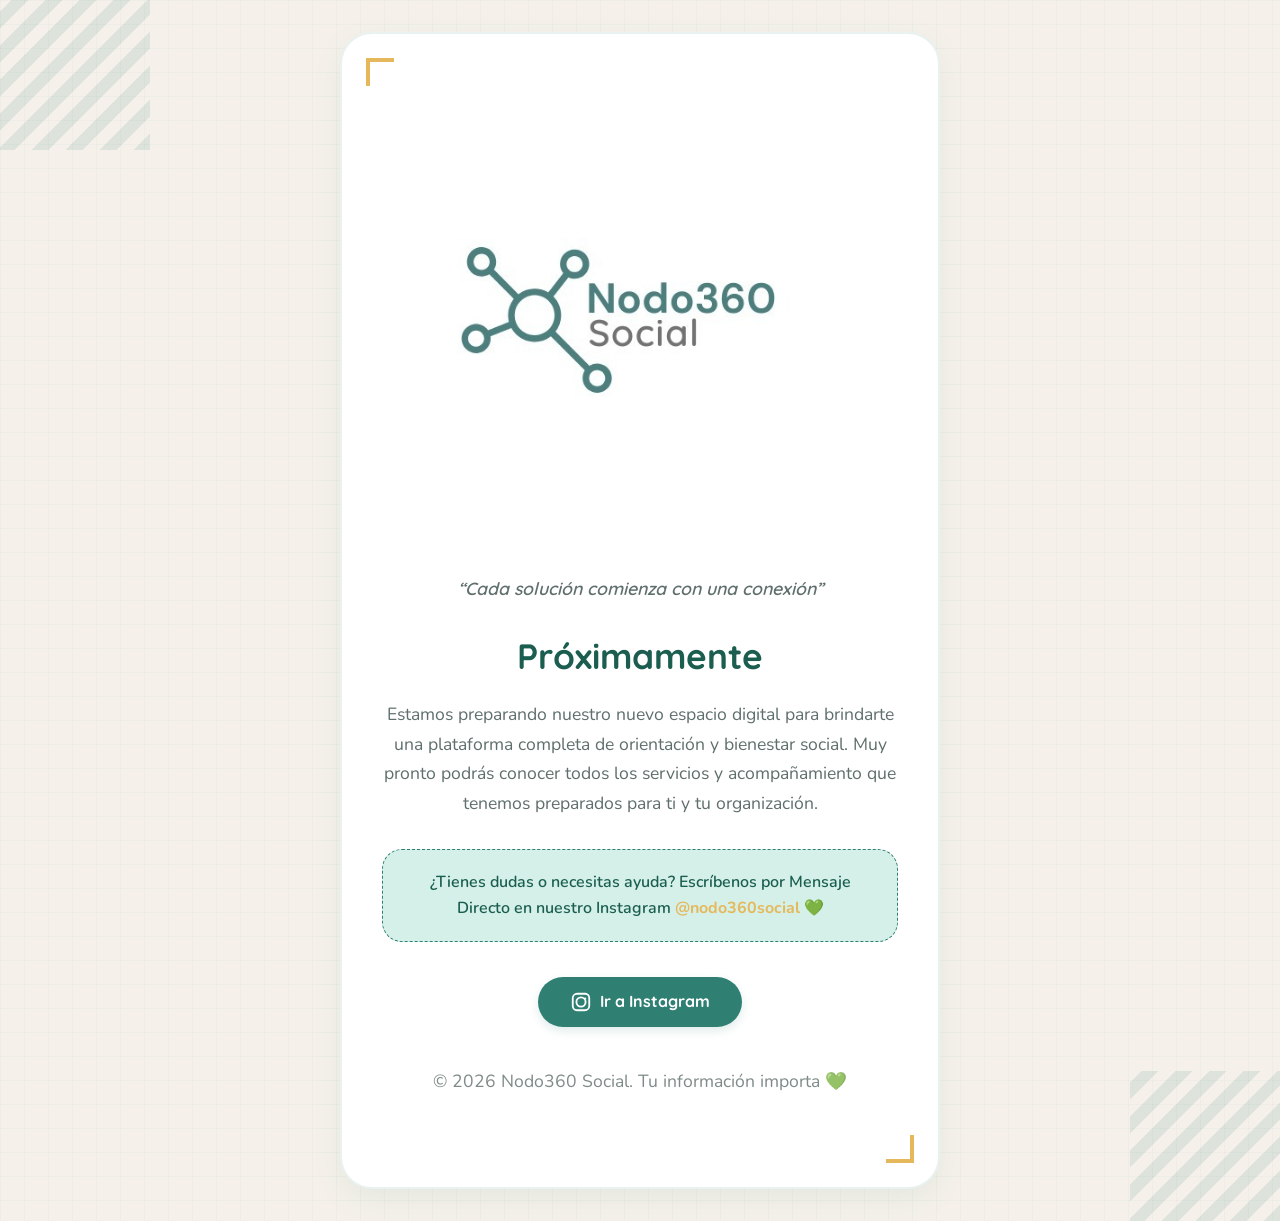
==== index.html @ fc12c1a2 "style: Increase logo size 5x on waiting page" ====
<!DOCTYPE html>
<html lang="es">
<head>
    <meta charset="UTF-8">
    <meta name="viewport" content="width=device-width, initial-scale=1.0">
    <title>Nodo360 Social - Próximamente</title>
    <meta name="description" content="Estamos preparando un espacio dedicado a la orientación y el bienestar social. Muy pronto conocerás todas nuestras novedades.">
    
    <!-- Google Fonts -->
    <link rel="preconnect" href="https://fonts.googleapis.com">
    <link rel="preconnect" href="https://fonts.gstatic.com" crossorigin>
    
    <link rel="stylesheet" href="style.css">
    <link rel="icon" type="image/png" href="assets/logo.png">

    <style>
        .waiting-container {
            min-height: 100vh;
            display: flex;
            align-items: center;
            justify-content: center;
            padding: 2rem;
            position: relative;
            z-index: 2;
        }

        .waiting-card {
            background-color: var(--white);
            border-radius: 32px;
            padding: 60px 40px;
            max-width: 600px;
            width: 100%;
            text-align: center;
            box-shadow: var(--shadow);
            position: relative;
            border: 2px solid rgba(47, 127, 115, 0.1);
        }

        /* L Brackets inside card */
        .waiting-card::before, .waiting-card::after {
            content: '';
            position: absolute;
            width: 24px;
            height: 24px;
            border: 4px solid var(--accent);
        }

        .waiting-card::before {
            top: 24px;
            left: 24px;
            border-right: none;
            border-bottom: none;
        }

        .waiting-card::after {
            bottom: 24px;
            right: 24px;
            border-left: none;
            border-top: none;
        }

        .waiting-logo {
            max-height: 450px;
            width: auto;
            margin: 0 auto 30px;
        }

        .waiting-tagline {
            font-family: 'Quicksand', sans-serif;
            font-size: 1.3rem;
            font-style: italic;
            font-weight: 600;
            color: var(--primary);
            margin-bottom: 20px;
        }

        .waiting-card h1 {
            font-size: 2.2rem;
            margin-bottom: 20px;
            line-height: 1.3;
        }

        .waiting-card p {
            font-size: 1.1rem;
            color: var(--text-color);
            margin-bottom: 30px;
            line-height: 1.7;
        }

        .social-box {
            background-color: var(--light-mint);
            border: 1.5px dashed var(--primary);
            border-radius: 20px;
            padding: 20px;
            margin-bottom: 35px;
            font-weight: 600;
            color: var(--primary-dark);
        }

        .social-box span {
            color: var(--accent);
            font-weight: 700;
        }

        .waiting-footer {
            margin-top: 40px;
            font-size: 0.9rem;
            opacity: 0.8;
        }
    </style>
</head>
<body>

    <div class="waiting-container">
        <div class="diagonal-stripes stripes-top-left"></div>
        <div class="diagonal-stripes stripes-bottom-right"></div>
        
        <div class="waiting-card">
            <img src="./assets/logo.png" alt="Nodo360 Social Logo" class="waiting-logo">
            <p class="waiting-tagline">“Cada solución comienza con una conexión”</p>
            
            <h1>Próximamente</h1>
            
            <p>
                Estamos preparando nuestro nuevo espacio digital para brindarte una plataforma completa de orientación y bienestar social. Muy pronto podrás conocer todos los servicios y acompañamiento que tenemos preparados para ti y tu organización.
            </p>
            
            <div class="social-box">
                ¿Tienes dudas o necesitas ayuda? 
                Escríbenos por Mensaje Directo en nuestro Instagram <span>@nodo360social</span> 💚
            </div>

            <div class="hero-ctas" style="justify-content: center;">
                <a href="https://www.instagram.com/nodo360social/" target="_blank" class="btn btn-primary">
                    <svg class="instagram-icon" viewBox="0 0 24 24" style="margin-right: 8px;"><path fill="currentColor" d="M7.8 2h8.4C19.4 2 22 4.6 22 7.8v8.4a5.8 5.8 0 0 1-5.8 5.8H7.8C4.6 22 2 19.4 2 16.2V7.8A5.8 5.8 0 0 1 7.8 2m-.2 2A3.6 3.6 0 0 0 4 7.6v8.8A3.6 3.6 0 0 0 7.6 20h8.8a3.6 3.6 0 0 0 3.6-3.6V7.6A3.6 3.6 0 0 0 16.4 4H7.6m4.4 2a6 6 0 0 1 6 6 6 6 0 0 1-6 6 6 6 0 0 1-6-6 6 6 0 0 1 6-6m0 2a4 4 0 0 0-4 4 4 4 0 0 0 4 4 4 4 0 0 0 4-4 4 4 0 0 0-4-4m4.5-1A1.25 1.25 0 1 1 15.25 8 1.25 1.25 0 0 1 16.5 7z"/></svg>
                    Ir a Instagram
                </a>
            </div>

            <div class="waiting-footer">
                <p>&copy; 2026 Nodo360 Social. Tu información importa 💚</p>
            </div>
        </div>
    </div>

</body>
</html>
---- style.css ----
/* 
    Nodo360 Social - Global Brand Styles
    Colores Oficiales:
    - Verde Nodo: #2F7F73
    - Verde Suave: #6FAFA3
    - Verde Oscuro: #1B5E50
    - Amarillo Acento (Oro): #E6B85C
    - Fondo Beige: #F5F1EA
    - Menta Claro: #D4F0E8
    - Gris Texto: #5F6F6C
*/

@import url('https://fonts.googleapis.com/css2?family=Nunito:ital,wght@0,300;0,400;0,600;0,700;1,400&family=Quicksand:wght@500;600;700&display=swap');

:root {
    --primary: #2F7F73;
    --primary-soft: #6FAFA3;
    --primary-dark: #1B5E50;
    --accent: #E6B85C;
    --accent-hover: #D4A843;
    --bg-color: #F5F1EA;
    --text-color: #5F6F6C;
    --white: #ffffff;
    --light-mint: #D4F0E8;
    --transition: all 0.3s cubic-bezier(0.25, 0.8, 0.25, 1);
    --container-width: 1200px;
    --shadow: 0 10px 30px rgba(47, 127, 115, 0.08);
    --shadow-hover: 0 20px 40px rgba(47, 127, 115, 0.15);
}

/* Reset & Base */
* {
    margin: 0;
    padding: 0;
    box-sizing: border-box;
}

html {
    scroll-behavior: smooth;
}

body {
    font-family: 'Nunito', sans-serif;
    background-color: var(--bg-color);
    color: var(--text-color);
    line-height: 1.6;
    overflow-x: hidden;
    /* Notebook paper grid pattern */
    background-image: 
        linear-gradient(rgba(47, 127, 115, 0.035) 1px, transparent 1px),
        linear-gradient(90deg, rgba(47, 127, 115, 0.035) 1px, transparent 1px);
    background-size: 24px 24px;
}

h1, h2, h3, h4 {
    font-family: 'Quicksand', sans-serif;
    font-weight: 700;
    color: var(--primary-dark);
}

a {
    text-decoration: none;
    color: inherit;
    transition: var(--transition);
}

ul {
    list-style: none;
}

img {
    max-width: 100%;
    height: auto;
    display: block;
}

.container {
    max-width: var(--container-width);
    margin: 0 auto;
    padding: 0 2rem;
}

.section {
    padding: 100px 0;
    position: relative;
}

.section-bg {
    padding: 100px 0;
    background-color: var(--white);
    position: relative;
    box-shadow: inset 0 20px 40px rgba(0, 0, 0, 0.01), inset 0 -20px 40px rgba(0, 0, 0, 0.01);
}

/* Buttons */
.btn {
    display: inline-flex;
    align-items: center;
    justify-content: center;
    padding: 12px 32px;
    border-radius: 50px;
    font-weight: 700;
    font-family: 'Quicksand', sans-serif;
    cursor: pointer;
    transition: var(--transition);
    border: none;
    font-size: 1rem;
    box-shadow: 0 4px 10px rgba(47, 127, 115, 0.15);
}

.btn-primary {
    background-color: var(--primary);
    color: var(--white);
}

.btn-primary:hover {
    background-color: var(--primary-dark);
    transform: translateY(-3px);
    box-shadow: 0 8px 20px rgba(47, 127, 115, 0.3);
}

.btn-secondary {
    background-color: var(--accent);
    color: var(--white);
}

.btn-secondary:hover {
    background-color: var(--accent-hover);
    transform: translateY(-3px);
    box-shadow: 0 8px 20px rgba(230, 184, 92, 0.3);
}

.btn-outline {
    background-color: transparent;
    color: var(--primary);
    border: 2px solid var(--primary);
    box-shadow: none;
}

.btn-outline:hover {
    background-color: var(--primary);
    color: var(--white);
    transform: translateY(-3px);
}

/* Header & Nav */
header {
    background-color: rgba(245, 241, 234, 0.85);
    backdrop-filter: blur(12px);
    -webkit-backdrop-filter: blur(12px);
    padding: 20px 0;
    position: fixed;
    width: 100%;
    top: 0;
    z-index: 1000;
    box-shadow: 0 2px 20px rgba(47, 127, 115, 0.05);
    transition: var(--transition);
}

header.scrolled {
    padding: 12px 0;
    background-color: rgba(245, 241, 234, 0.95);
    box-shadow: 0 5px 25px rgba(47, 127, 115, 0.08);
}

header nav {
    display: flex;
    justify-content: space-between;
    align-items: center;
}

.logo {
    display: flex;
    align-items: center;
}

.brand-logo {
    max-height: 50px;
    width: auto;
    transition: var(--transition);
}

header.scrolled .brand-logo {
    max-height: 42px;
}

.nav-links {
    display: flex;
    gap: 32px;
    align-items: center;
}

.nav-links li a {
    font-size: 1rem;
    font-weight: 600;
    color: var(--text-color);
    position: relative;
    padding: 6px 0;
}

.nav-links li a:hover {
    color: var(--primary);
}

.nav-links li a::after {
    content: '';
    position: absolute;
    bottom: 0;
    left: 0;
    width: 0;
    height: 3px;
    background-color: var(--accent);
    border-radius: 2px;
    transition: var(--transition);
}

.nav-links li a:hover::after {
    width: 100%;
}

.mobile-menu-icon {
    display: none;
    cursor: pointer;
    width: 30px;
    height: 20px;
    position: relative;
    z-index: 1001;
}

.mobile-menu-icon span {
    display: block;
    position: absolute;
    height: 3px;
    width: 100%;
    background-color: var(--primary-dark);
    border-radius: 9px;
    opacity: 1;
    left: 0;
    transform: rotate(0deg);
    transition: 0.25s ease-in-out;
}

.mobile-menu-icon span:nth-child(1) { top: 0px; }
.mobile-menu-icon span:nth-child(2) { top: 8px; }
.mobile-menu-icon span:nth-child(3) { top: 16px; }

.mobile-menu-icon.active span:nth-child(1) {
    top: 8px;
    transform: rotate(135deg);
}
.mobile-menu-icon.active span:nth-child(2) {
    opacity: 0;
    left: -60px;
}
.mobile-menu-icon.active span:nth-child(3) {
    top: 8px;
    transform: rotate(-135deg);
}

/* Decorative Design Elements */
.diagonal-stripes {
    position: absolute;
    width: 150px;
    height: 150px;
    opacity: 0.12;
    pointer-events: none;
    z-index: 1;
}

.stripes-top-left {
    top: 0;
    left: 0;
    background: repeating-linear-gradient(
        -45deg,
        var(--primary),
        var(--primary) 12px,
        transparent 12px,
        transparent 24px
    );
}

.stripes-bottom-right {
    bottom: 0;
    right: 0;
    background: repeating-linear-gradient(
        -45deg,
        var(--primary),
        var(--primary) 12px,
        transparent 12px,
        transparent 24px
    );
}

.title-with-line {
    position: relative;
    display: inline-block;
    margin-bottom: 35px;
    font-size: 2.5rem;
}

.title-with-line::after {
    content: '';
    position: absolute;
    bottom: -15px;
    left: 50%;
    transform: translateX(-50%);
    width: 140px;
    height: 10px;
    background: url("data:image/svg+xml;utf8,<svg xmlns='http://www.w3.org/2000/svg' viewBox='0 0 100 10' preserveAspectRatio='none'><path d='M0,5 Q50,1 100,5 Q50,9 0,5' fill='%23E6B85C' stroke='%23E6B85C' stroke-width='1'/></svg>") no-repeat;
    background-size: 100% 100%;
}

.title-left .title-with-line::after {
    left: 0;
    transform: translateX(0);
}

/* Hero Section */
#hero {
    min-height: 100vh;
    padding-top: 120px;
    display: flex;
    align-items: center;
    position: relative;
    overflow: hidden;
}

.hero-grid {
    display: grid;
    grid-template-columns: 1.1fr 0.9fr;
    gap: 60px;
    align-items: center;
    position: relative;
    z-index: 2;
}

.accent-badge {
    display: inline-flex;
    align-items: center;
    gap: 8px;
    padding: 6px 16px;
    background-color: var(--light-mint);
    color: var(--primary-dark);
    border-radius: 50px;
    font-size: 0.9rem;
    font-weight: 700;
    font-family: 'Quicksand', sans-serif;
    margin-bottom: 24px;
    border: 1.5px dashed var(--primary);
}

.hero-content h1 {
    font-size: 3.8rem;
    line-height: 1.15;
    margin-bottom: 24px;
}

.hero-content h1 span {
    color: var(--primary);
    position: relative;
}

.hero-content h1 span::after {
    content: '';
    position: absolute;
    bottom: 4px;
    left: 0;
    width: 100%;
    height: 8px;
    background-color: rgba(230, 184, 92, 0.4);
    z-index: -1;
    border-radius: 4px;
}

.hero-tagline {
    font-family: 'Quicksand', sans-serif;
    font-size: 1.4rem;
    font-style: italic;
    font-weight: 600;
    color: var(--primary);
    margin-bottom: 16px;
}

.hero-content p {
    font-size: 1.15rem;
    margin-bottom: 40px;
    max-width: 540px;
    color: var(--text-color);
}

.hero-ctas {
    display: flex;
    align-items: center;
    gap: 24px;
    flex-wrap: wrap;
}

.instagram-link {
    display: inline-flex;
    align-items: center;
    gap: 8px;
    font-weight: 700;
    font-family: 'Quicksand', sans-serif;
    color: var(--primary);
    padding: 10px 0;
    border-bottom: 2px solid transparent;
}

.instagram-link:hover {
    color: var(--accent);
    border-color: var(--accent);
}

.instagram-icon {
    width: 22px;
    height: 22px;
}

.hero-image {
    position: relative;
    display: flex;
    justify-content: center;
    align-items: center;
}

.hero-image::before {
    content: '';
    position: absolute;
    width: 110%;
    height: 110%;
    background-color: var(--light-mint);
    border-radius: 50%;
    filter: blur(40px);
    z-index: -1;
    opacity: 0.6;
}

.floating-img {
    border-radius: 40px;
    box-shadow: 0 20px 50px rgba(47, 127, 115, 0.12);
    animation: float 6s ease-in-out infinite;
    border: 8px solid var(--white);
    max-width: 100%;
}

@keyframes float {
    0%, 100% { transform: translateY(0) rotate(0deg); }
    50% { transform: translateY(-15px) rotate(1deg); }
}

/* About Section */
.about-grid {
    display: grid;
    grid-template-columns: 1fr 1fr;
    gap: 60px;
    align-items: center;
}

.about-text {
    position: relative;
}

.about-highlights {
    display: grid;
    grid-template-columns: 1fr 1fr;
    gap: 24px;
    margin-top: 40px;
}

.highlight-box {
    background-color: var(--white);
    padding: 24px;
    border-radius: 20px;
    box-shadow: var(--shadow);
    border-left: 5px solid var(--primary);
    transition: var(--transition);
}

.highlight-box:hover {
    transform: translateY(-5px);
    box-shadow: var(--shadow-hover);
}

.highlight-box h4 {
    font-size: 1.15rem;
    margin-bottom: 8px;
    color: var(--primary-dark);
}

.highlight-box p {
    font-size: 0.95rem;
}

.about-image {
    position: relative;
}

.collage-container {
    position: relative;
    width: 100%;
    height: 400px;
}

.collage-img {
    position: absolute;
    border-radius: 24px;
    border: 6px solid var(--white);
    box-shadow: var(--shadow);
    transition: var(--transition);
}

.collage-img:hover {
    transform: scale(1.05) translateY(-5px);
    z-index: 10;
}

.collage-img-1 {
    width: 75%;
    top: 0;
    left: 0;
    z-index: 1;
}

.collage-img-2 {
    width: 60%;
    bottom: 0;
    right: 0;
    z-index: 2;
}

/* Audience Toggle / Section Selection */
.audience-tabs {
    display: flex;
    justify-content: center;
    gap: 20px;
    margin-bottom: 50px;
}

.tab-btn {
    padding: 12px 28px;
    border-radius: 50px;
    font-weight: 700;
    font-family: 'Quicksand', sans-serif;
    background-color: var(--white);
    border: 2px solid rgba(47, 127, 115, 0.15);
    color: var(--text-color);
    cursor: pointer;
    font-size: 1.05rem;
    transition: var(--transition);
}

.tab-btn.active, .tab-btn:hover {
    background-color: var(--primary);
    border-color: var(--primary);
    color: var(--white);
    box-shadow: 0 6px 15px rgba(47, 127, 115, 0.2);
}

/* Services Section */
.section-header {
    text-align: center;
    max-width: 700px;
    margin: 0 auto 60px;
}

.section-header h2 {
    font-size: 2.8rem;
    margin-bottom: 16px;
}

.section-header p {
    font-size: 1.15rem;
}

.services-grid {
    display: grid;
    grid-template-columns: repeat(auto-fit, minmax(280px, 1fr));
    gap: 32px;
}

.service-card {
    background-color: var(--white);
    padding: 40px 30px;
    border-radius: 24px;
    position: relative;
    transition: var(--transition);
    border: 2px solid transparent;
    box-shadow: var(--shadow);
}

.service-card::before, .service-card::after {
    content: '';
    position: absolute;
    width: 20px;
    height: 20px;
    border: 3px solid var(--accent);
    opacity: 0;
    transition: var(--transition);
}

.service-card::before {
    top: 20px;
    left: 20px;
    border-right: none;
    border-bottom: none;
}

.service-card::after {
    bottom: 20px;
    right: 20px;
    border-left: none;
    border-top: none;
}

.service-card:hover {
    transform: translateY(-8px);
    box-shadow: var(--shadow-hover);
    border-color: rgba(47, 127, 115, 0.1);
}

.service-card:hover::before, .service-card:hover::after {
    opacity: 1;
}

.icon-wrap {
    width: 65px;
    height: 65px;
    display: inline-flex;
    align-items: center;
    justify-content: center;
    font-size: 2.2rem;
    border-radius: 18px;
    margin-bottom: 24px;
    background-color: var(--light-mint);
    border: 1.5px solid var(--primary-soft);
    transition: var(--transition);
}

.service-card:hover .icon-wrap {
    transform: scale(1.1) rotate(5deg);
    background-color: var(--primary);
    color: var(--white);
    border-color: var(--primary);
}

.service-card h3 {
    font-size: 1.4rem;
    margin-bottom: 14px;
    color: var(--primary-dark);
}

.service-card p {
    font-size: 1rem;
    line-height: 1.6;
}

/* Interactive Mitos y Realidades Section */
.myr-intro {
    text-align: center;
    max-width: 600px;
    margin: 0 auto 50px;
}

.myr-grid {
    display: grid;
    grid-template-columns: repeat(auto-fit, minmax(340px, 1fr));
    gap: 30px;
}

.myr-card {
    background: var(--primary);
    color: var(--white);
    border-radius: 24px;
    padding: 35px;
    position: relative;
    box-shadow: var(--shadow);
    overflow: hidden;
    transition: var(--transition);
    border: 2px solid var(--primary-soft);
}

.myr-card:hover {
    transform: translateY(-5px);
    box-shadow: var(--shadow-hover);
}

.myr-card .badge-mito {
    display: inline-flex;
    align-items: center;
    gap: 6px;
    background-color: rgba(255, 255, 255, 0.15);
    color: var(--white);
    padding: 4px 14px;
    border-radius: 50px;
    font-weight: 700;
    font-family: 'Quicksand', sans-serif;
    font-size: 0.85rem;
    margin-bottom: 16px;
    border: 1px solid rgba(255, 255, 255, 0.3);
}

.myr-card .badge-mito span {
    color: #ff6b6b;
    font-weight: 900;
}

.myr-card h3.myth-text {
    font-family: 'Quicksand', sans-serif;
    font-size: 1.3rem;
    font-weight: 600;
    line-height: 1.5;
    margin-bottom: 25px;
    color: var(--white);
    position: relative;
    display: inline-block;
}

/* Hand drawn circle around myth text */
.myr-card h3.myth-text::before {
    content: '';
    position: absolute;
    top: -5px;
    left: -10px;
    right: -10px;
    bottom: -5px;
    border: 2px solid var(--accent);
    border-radius: 50% / 15%;
    pointer-events: none;
    transform: rotate(-1deg);
    opacity: 0.85;
}

.arrow-divider {
    display: flex;
    justify-content: center;
    margin: 10px 0 20px;
    color: var(--accent);
}

.arrow-divider svg {
    width: 32px;
    height: 32px;
    transform: rotate(90deg);
    filter: drop-shadow(0 2px 5px rgba(0,0,0,0.1));
}

.reality-box {
    background-color: var(--white);
    color: var(--text-color);
    border-radius: 18px;
    padding: 24px;
    position: relative;
    box-shadow: 0 5px 15px rgba(0,0,0,0.1);
}

/* L Brackets inside reality box */
.reality-box::before, .reality-box::after {
    content: '';
    position: absolute;
    width: 14px;
    height: 14px;
    border: 2px solid var(--accent);
}

.reality-box::before {
    top: 10px;
    left: 10px;
    border-right: none;
    border-bottom: none;
}

.reality-box::after {
    bottom: 10px;
    right: 10px;
    border-left: none;
    border-top: none;
}

.reality-box h4 {
    font-size: 1.1rem;
    color: var(--primary);
    margin-bottom: 8px;
    display: flex;
    align-items: center;
    gap: 6px;
    font-weight: 700;
}

.reality-box h4 span {
    color: #2ecc71;
    font-weight: 900;
}

.reality-box p {
    font-size: 0.95rem;
    line-height: 1.5;
}

/* Community / Instagram Section */
#instagram {
    padding-bottom: 100px;
    overflow: hidden;
}

.splide__slide {
    padding: 15px;
}

.ig-card {
    display: block;
    position: relative;
    border-radius: 24px;
    overflow: hidden;
    box-shadow: var(--shadow);
    transition: var(--transition);
    border: 5px solid var(--white);
    background-color: var(--white);
}

.ig-card img {
    width: 100%;
    display: block;
    border-radius: 18px;
    transition: transform 0.5s ease;
}

.ig-view {
    position: absolute;
    bottom: -50px;
    left: 0;
    width: 100%;
    background-color: rgba(47, 127, 115, 0.95);
    color: var(--white);
    text-align: center;
    padding: 12px;
    font-weight: 700;
    font-family: 'Quicksand', sans-serif;
    font-size: 0.95rem;
    transition: var(--transition);
    display: flex;
    align-items: center;
    justify-content: center;
    gap: 8px;
}

.ig-card:hover {
    transform: translateY(-5px) scale(1.01);
    box-shadow: var(--shadow-hover);
}

.ig-card:hover img {
    transform: scale(1.04);
}

.ig-card:hover .ig-view {
    bottom: 0;
}

/* Contact / B2B Form Section */
.contact-box {
    background-color: var(--primary);
    background-image: 
        linear-gradient(rgba(255, 255, 255, 0.05) 1px, transparent 1px),
        linear-gradient(90deg, rgba(255, 255, 255, 0.05) 1px, transparent 1px);
    background-size: 20px 20px;
    border-radius: 40px;
    padding: 80px 60px;
    color: var(--white);
    position: relative;
    box-shadow: 0 20px 50px rgba(47, 127, 115, 0.2);
    overflow: hidden;
}

.contact-box::after {
    content: '';
    position: absolute;
    top: 0;
    right: 0;
    width: 150px;
    height: 150px;
    background: repeating-linear-gradient(
        -45deg,
        rgba(255, 255, 255, 0.1),
        rgba(255, 255, 255, 0.1) 12px,
        transparent 12px,
        transparent 24px
    );
    pointer-events: none;
}

.contact-grid {
    display: grid;
    grid-template-columns: 1fr 1fr;
    gap: 60px;
    align-items: center;
}

.contact-info h2 {
    color: var(--white);
    font-size: 3rem;
    line-height: 1.15;
    margin-bottom: 20px;
}

.contact-info p {
    margin-bottom: 35px;
    font-size: 1.15rem;
    opacity: 0.95;
    line-height: 1.7;
}

.speech-bubble {
    position: relative;
    background-color: rgba(255, 255, 255, 0.12);
    border: 2px dashed rgba(255, 255, 255, 0.3);
    border-radius: 24px;
    padding: 24px;
    color: var(--white);
    font-weight: 600;
    font-size: 1.05rem;
    margin-bottom: 30px;
}

.speech-bubble::after {
    content: '';
    position: absolute;
    bottom: -15px;
    left: 40px;
    border-width: 15px 15px 0;
    border-style: solid;
    border-color: rgba(255, 255, 255, 0.12) transparent;
    display: block;
    width: 0;
}

.speech-bubble span {
    color: var(--accent);
    font-weight: 700;
}

.contact-form-container {
    background-color: var(--white);
    border-radius: 28px;
    padding: 40px;
    box-shadow: 0 15px 35px rgba(0, 0, 0, 0.1);
    color: var(--text-color);
}

.contact-form-container h3 {
    margin-bottom: 24px;
    font-size: 1.5rem;
    text-align: center;
}

.form-group {
    margin-bottom: 20px;
}

.form-group label {
    display: block;
    font-weight: 700;
    font-family: 'Quicksand', sans-serif;
    margin-bottom: 8px;
    color: var(--primary-dark);
}

.form-control {
    width: 100%;
    padding: 12px 18px;
    border-radius: 12px;
    border: 2px solid rgba(47, 127, 115, 0.15);
    font-family: 'Nunito', sans-serif;
    font-size: 1rem;
    transition: var(--transition);
    background-color: #faf9f6;
}

.form-control:focus {
    outline: none;
    border-color: var(--primary);
    background-color: var(--white);
    box-shadow: 0 0 0 4px rgba(47, 127, 115, 0.1);
}

.btn-form {
    width: 100%;
    margin-top: 10px;
}

/* Footer Styling */
footer {
    padding: 80px 0 30px;
    background-color: #1E2E2A;
    color: rgba(255, 255, 255, 0.8);
    position: relative;
}

footer::before {
    content: '';
    position: absolute;
    top: 0;
    left: 0;
    width: 100%;
    height: 6px;
    background-color: var(--accent);
}

.footer-grid {
    display: grid;
    grid-template-columns: 1.5fr 1fr 1fr;
    gap: 50px;
    margin-bottom: 60px;
}

.footer-brand h3 {
    color: var(--white);
    font-size: 1.8rem;
    margin-bottom: 18px;
}

.footer-brand h3 span {
    color: var(--accent);
    font-weight: 300;
}

.footer-brand p {
    font-size: 1.05rem;
    line-height: 1.6;
    max-width: 350px;
    margin-bottom: 20px;
}

.footer-social-links {
    display: flex;
    gap: 15px;
}

.social-icon-btn {
    width: 40px;
    height: 40px;
    border-radius: 50%;
    background-color: rgba(255, 255, 255, 0.08);
    color: var(--white);
    display: flex;
    align-items: center;
    justify-content: center;
    transition: var(--transition);
}

.social-icon-btn:hover {
    background-color: var(--primary);
    transform: translateY(-3px);
}

.footer-links h4 {
    color: var(--white);
    font-size: 1.2rem;
    margin-bottom: 20px;
    position: relative;
    padding-bottom: 8px;
}

.footer-links h4::after {
    content: '';
    position: absolute;
    bottom: 0;
    left: 0;
    width: 40px;
    height: 2px;
    background-color: var(--accent);
}

.footer-links ul li {
    margin-bottom: 12px;
}

.footer-links ul li a {
    transition: var(--transition);
}

.footer-links ul li a:hover {
    color: var(--accent);
    padding-left: 5px;
}

.footer-bottom {
    text-align: center;
    border-top: 1px solid rgba(255, 255, 255, 0.08);
    padding-top: 30px;
    font-size: 0.95rem;
}

.footer-bottom p span {
    color: #2ecc71;
}

/* Mobile Menu Active Class */
.nav-links.active {
    display: flex !important;
    flex-direction: column;
    position: fixed;
    top: 80px;
    left: 0;
    width: 100%;
    background-color: var(--bg-color);
    padding: 40px 20px;
    border-bottom: 4px solid var(--primary);
    box-shadow: 0 15px 30px rgba(0,0,0,0.1);
    z-index: 999;
    animation: slideDown 0.3s ease-out forwards;
}

@keyframes slideDown {
    from { opacity: 0; transform: translateY(-20px); }
    to { opacity: 1; transform: translateY(0); }
}

.nav-links.active li {
    width: 100%;
    text-align: center;
}

.nav-links.active li a {
    font-size: 1.2rem;
    display: block;
    padding: 10px 0;
}

/* Responsive Styles */
@media (max-width: 992px) {
    .hero-grid {
        grid-template-columns: 1fr;
        text-align: center;
        gap: 40px;
    }
    .hero-content h1 {
        font-size: 3rem;
    }
    .hero-content p {
        margin: 0 auto 35px;
    }
    .hero-ctas {
        justify-content: center;
    }
    .hero-image {
        order: -1;
    }
    .hero-image img {
        max-width: 80%;
    }
    .about-grid {
        grid-template-columns: 1fr;
        gap: 40px;
    }
    .collage-container {
        height: 350px;
        max-width: 500px;
        margin: 0 auto;
    }
    .contact-grid {
        grid-template-columns: 1fr;
        gap: 40px;
    }
    .contact-info {
        text-align: center;
    }
    .speech-bubble::after {
        left: 50%;
        transform: translateX(-50%);
    }
    .footer-grid {
        grid-template-columns: 1fr 1fr;
    }
}

@media (max-width: 768px) {
    .nav-links {
        display: none;
    }
    .mobile-menu-icon {
        display: block;
    }
    .section {
        padding: 70px 0;
    }
    .section-bg {
        padding: 70px 0;
    }
    .contact-box {
        padding: 40px 20px;
    }
    .contact-form-container {
        padding: 24px;
    }
    .footer-grid {
        grid-template-columns: 1fr;
        gap: 30px;
    }
}
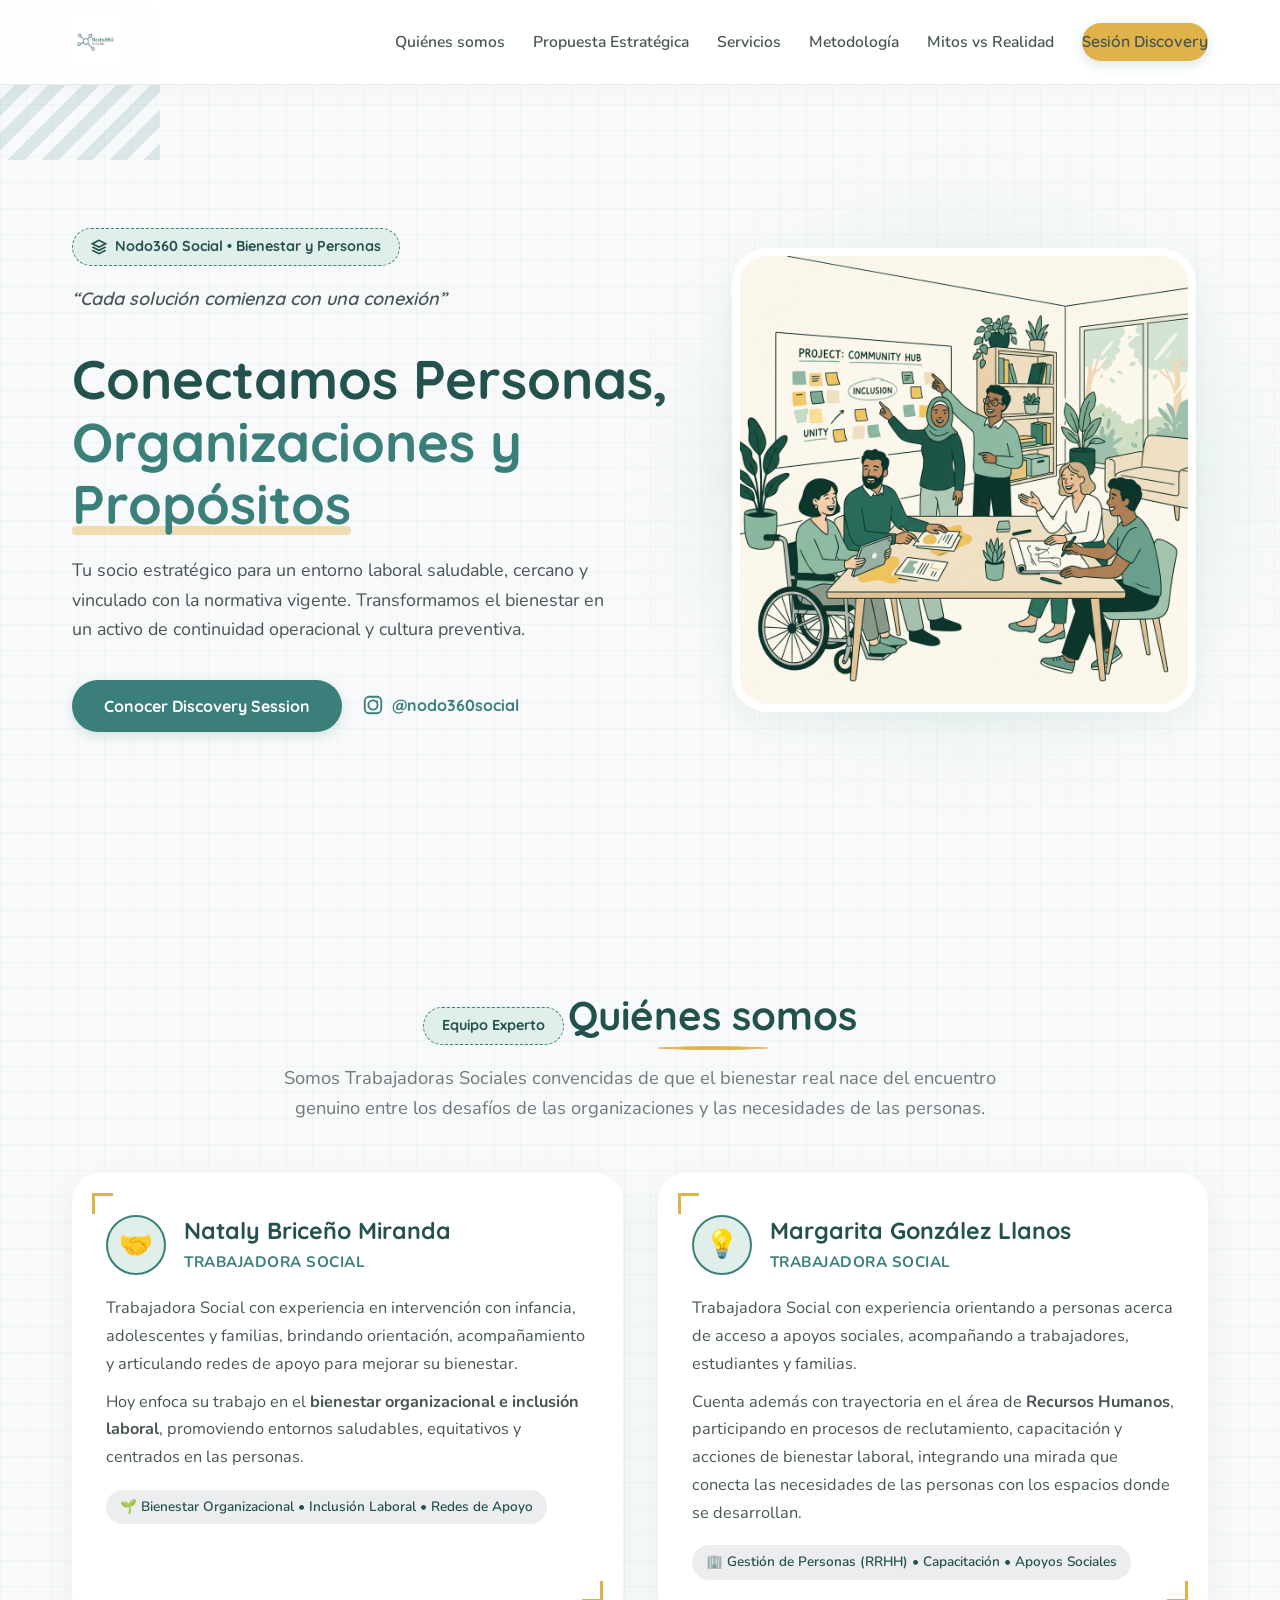
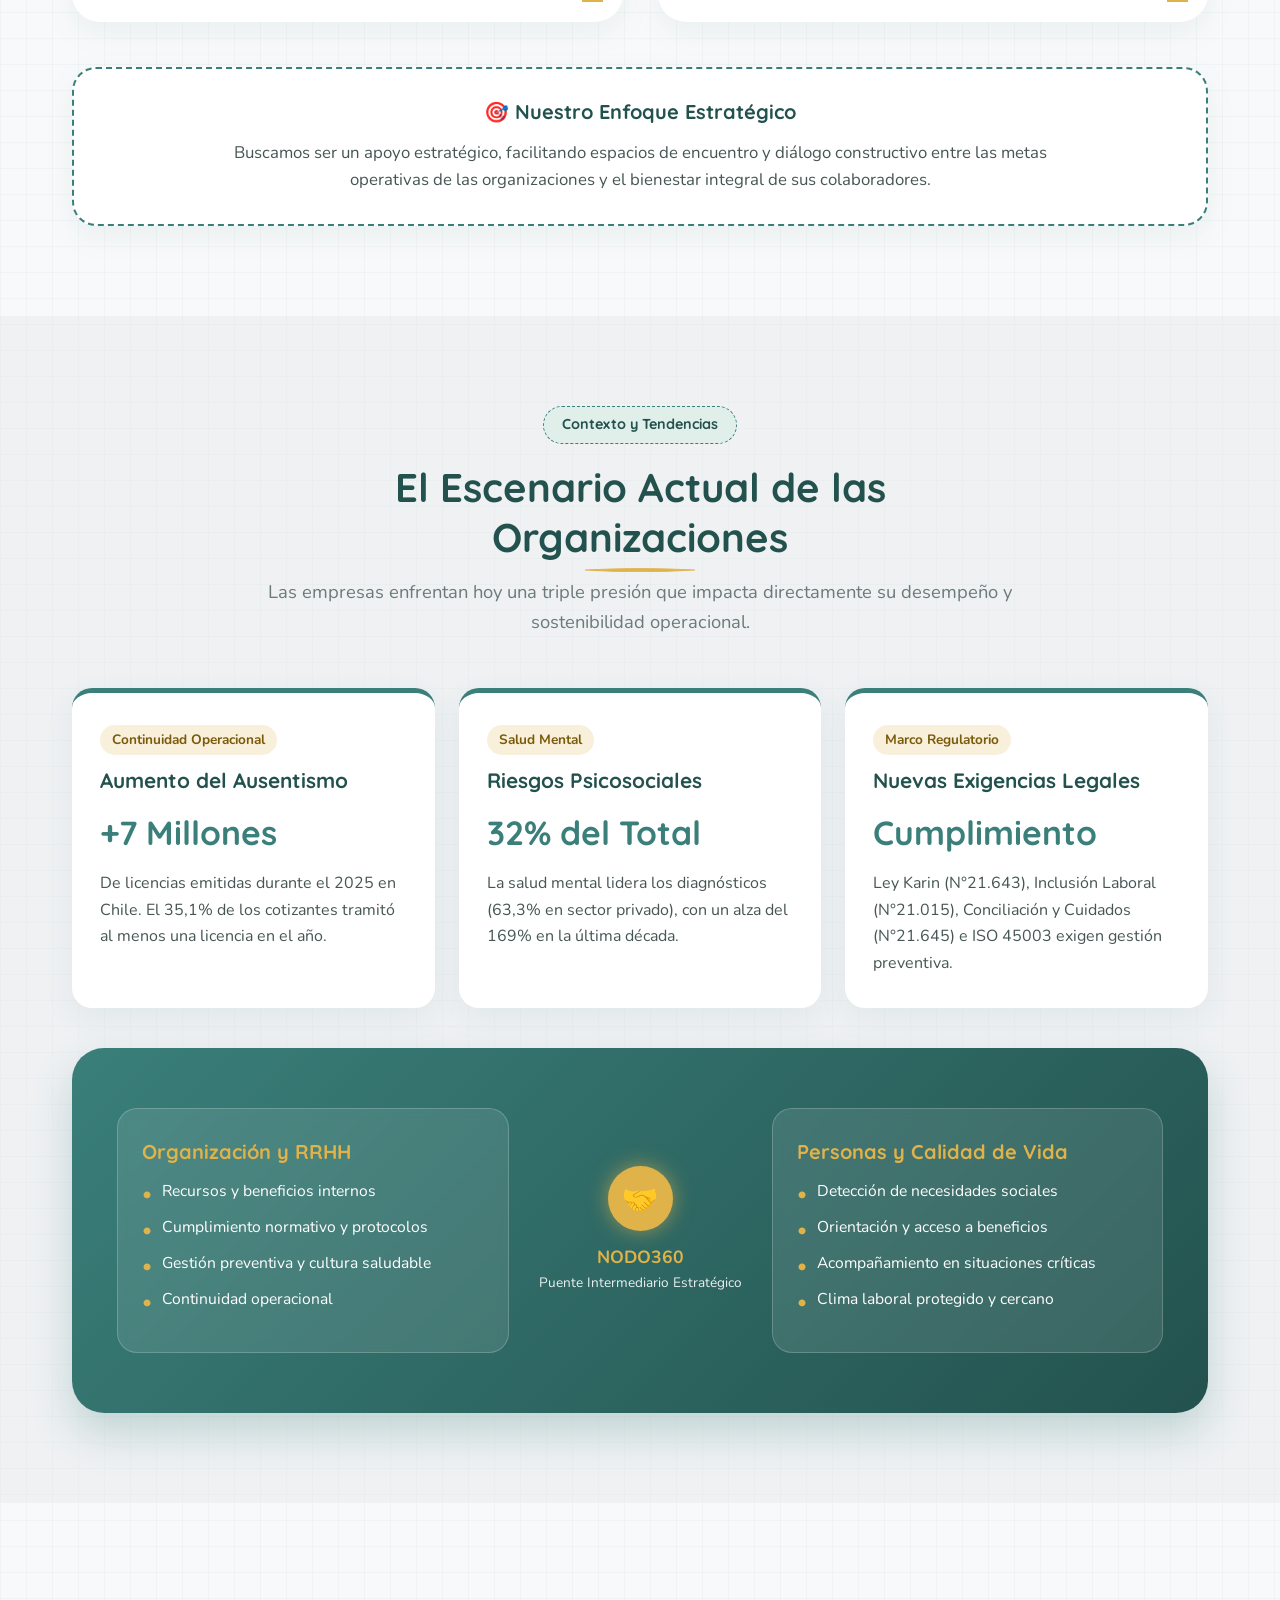
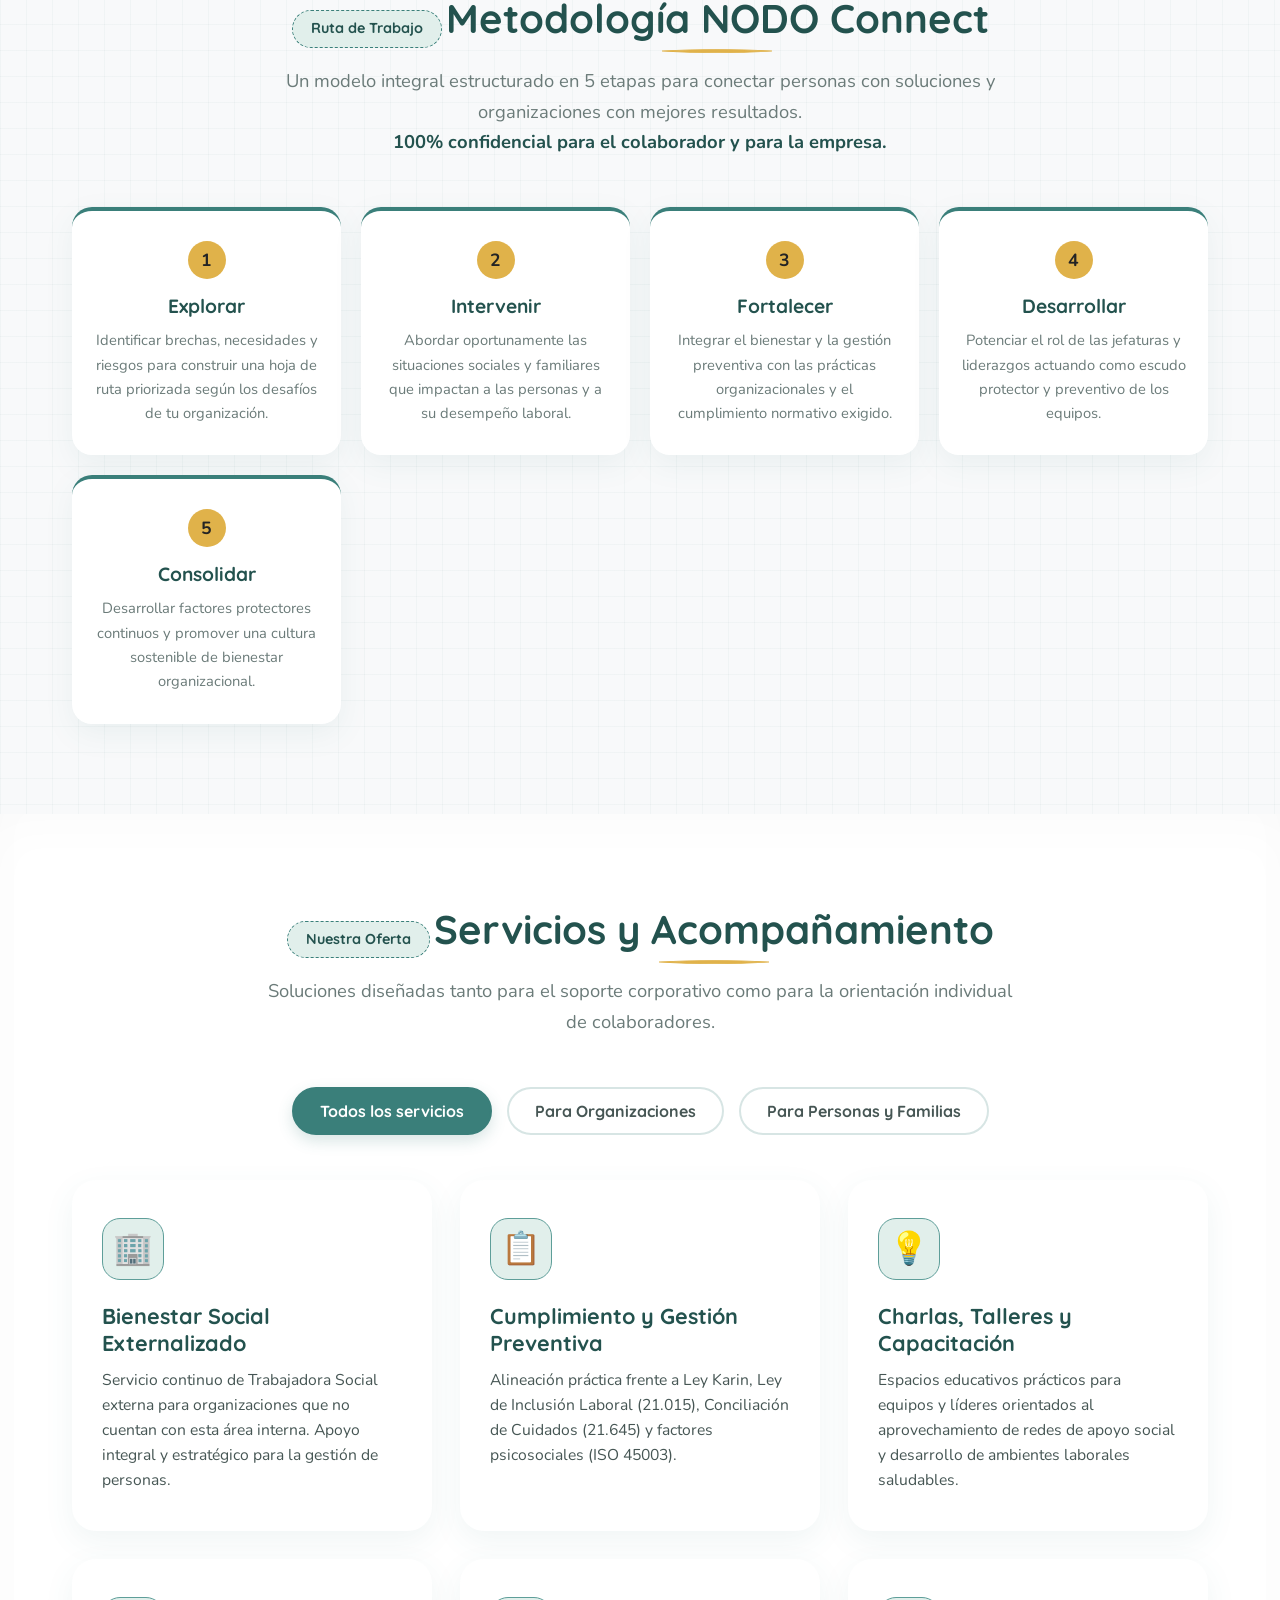
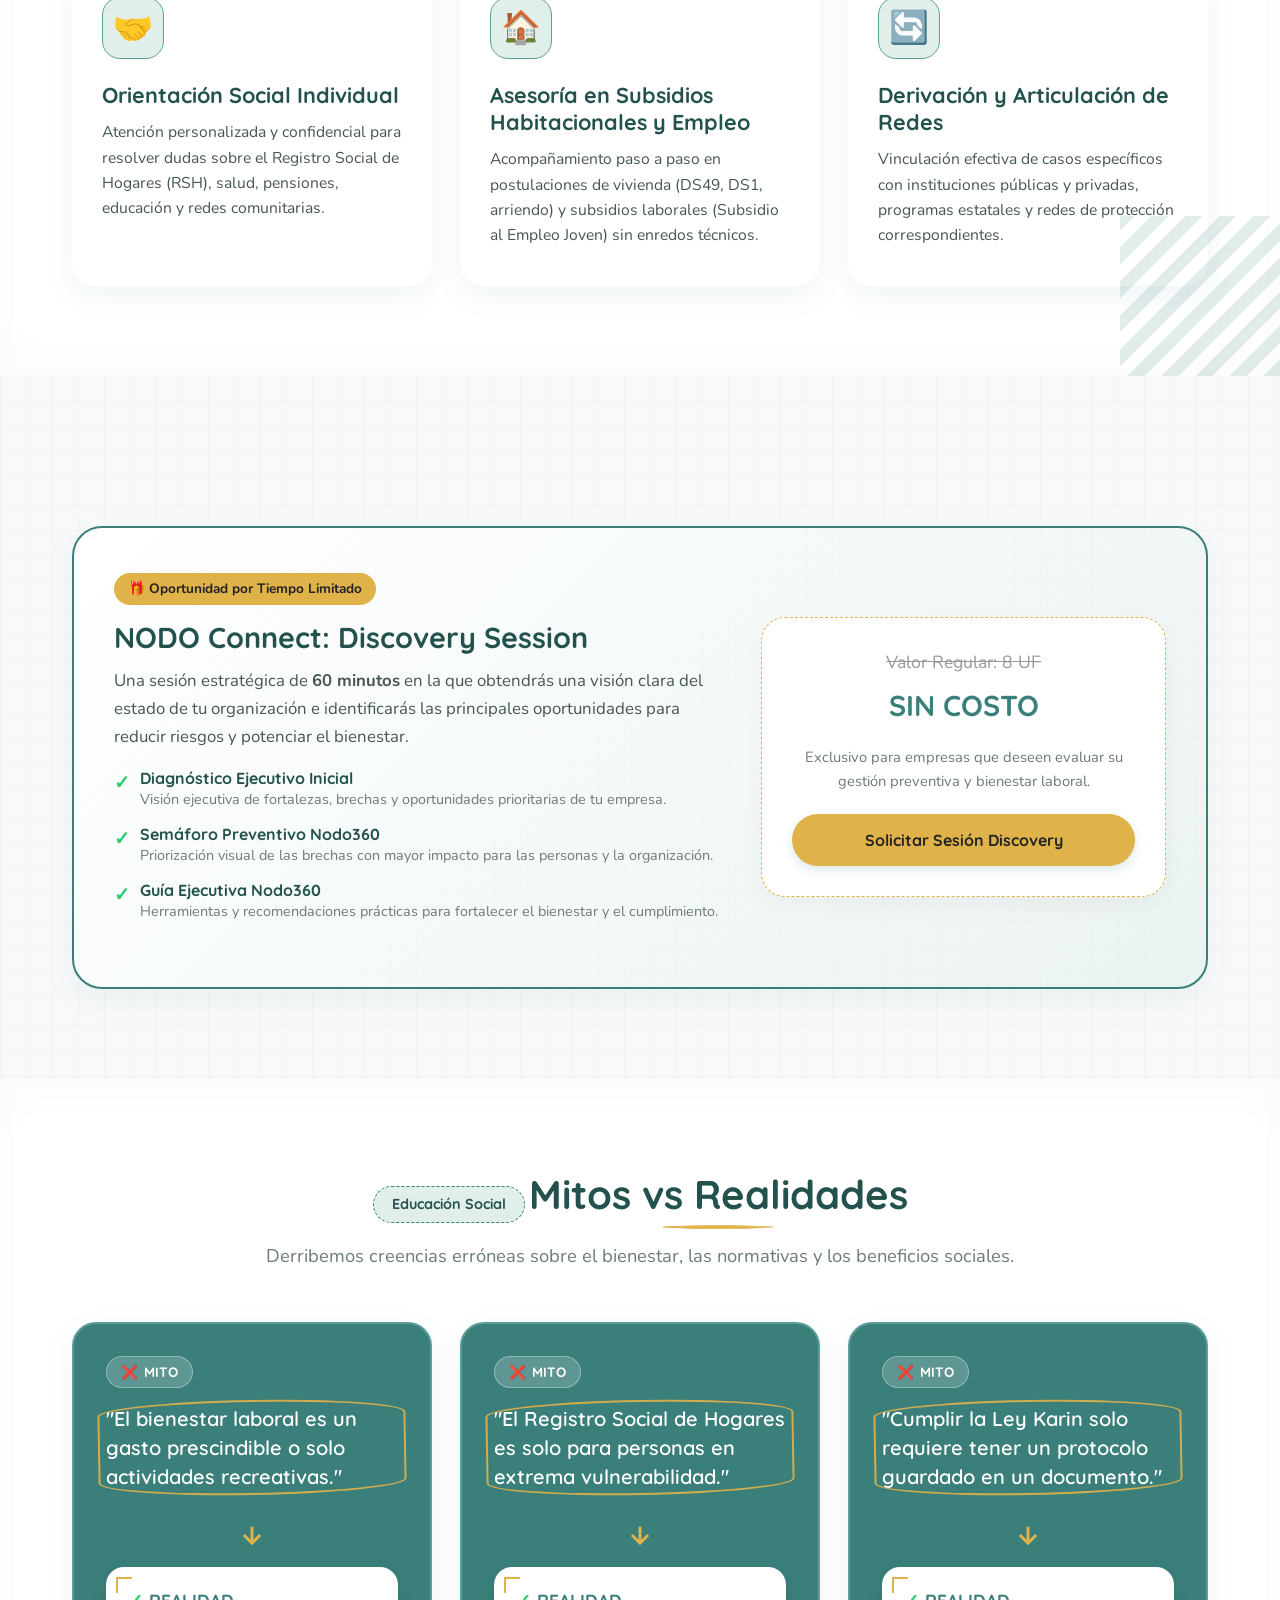
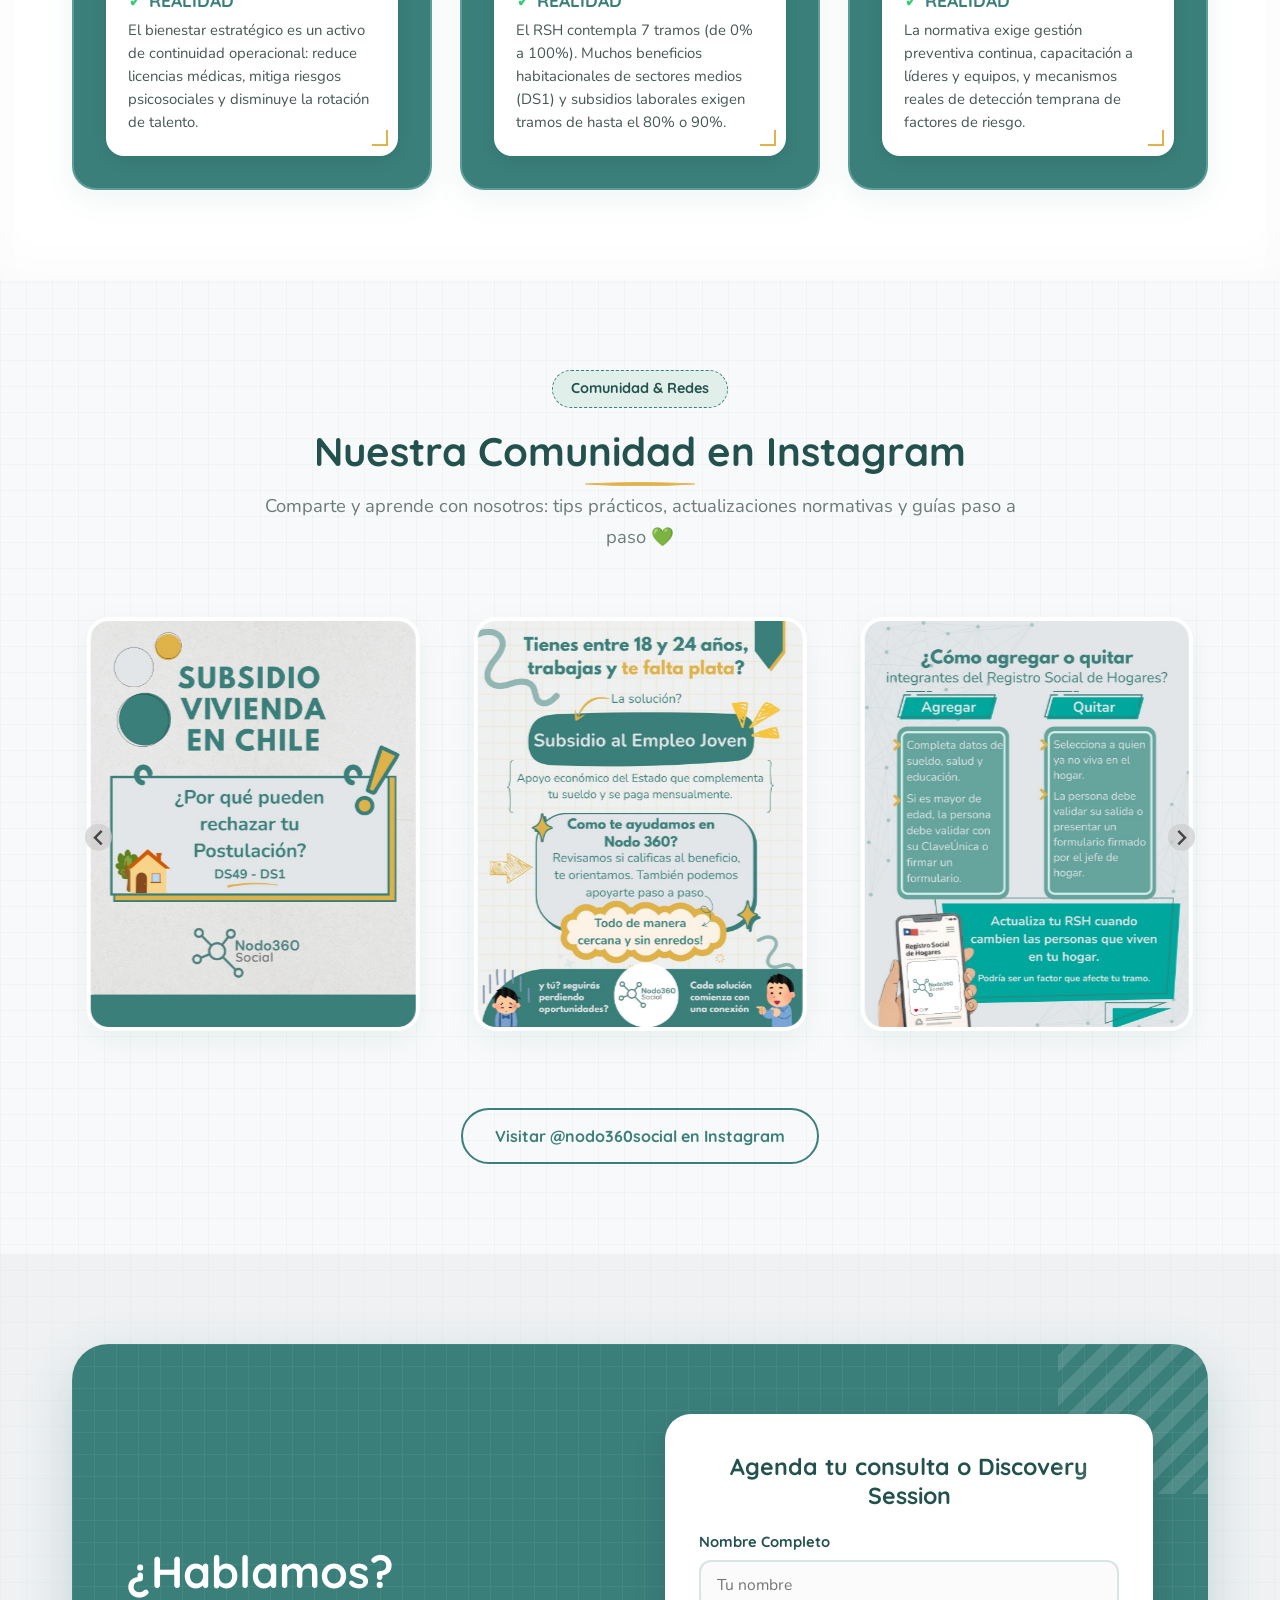
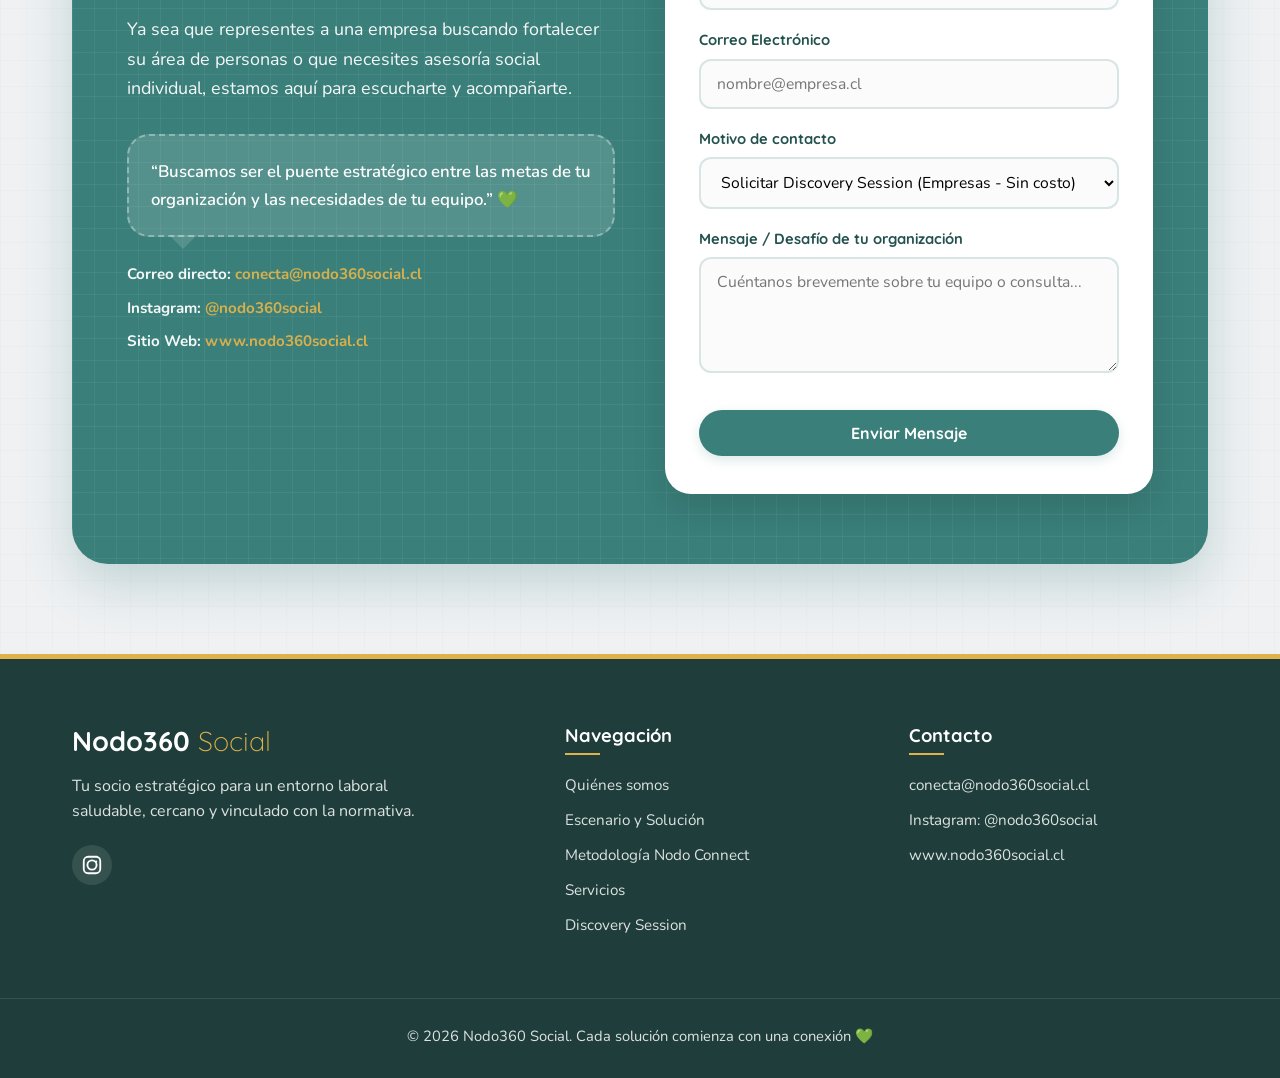
==== commit 1a76a211: "feat: Complete official landing page redesign with Dossier NODO Connect, corporate palette and team " ====
--- a/index.html
+++ b/index.html
@@ -3,145 +3,585 @@
 <head>
     <meta charset="UTF-8">
     <meta name="viewport" content="width=device-width, initial-scale=1.0">
-    <title>Nodo360 Social - Próximamente</title>
-    <meta name="description" content="Estamos preparando un espacio dedicado a la orientación y el bienestar social. Muy pronto conocerás todas nuestras novedades.">
+    <title>Nodo360 Social - Tu Socio Estratégico en Bienestar Laboral</title>
+    <meta name="description" content="Conectamos personas, organizaciones y propósitos. Acompañamiento cercano, humano y estratégico en bienestar laboral y cumplimiento normativo.">
     
     <!-- Google Fonts -->
     <link rel="preconnect" href="https://fonts.googleapis.com">
     <link rel="preconnect" href="https://fonts.gstatic.com" crossorigin>
     
+    <!-- Scroll Animations -->
+    <link rel="stylesheet" href="https://unpkg.com/aos@next/dist/aos.css" />
+    
+    <!-- Splide.js CSS -->
+    <link rel="stylesheet" href="https://cdn.jsdelivr.net/npm/@splidejs/splide@4.1.4/dist/css/splide.min.css">
+    
     <link rel="stylesheet" href="style.css">
     <link rel="icon" type="image/png" href="assets/logo.png">
-
-    <style>
-        .waiting-container {
-            min-height: 100vh;
-            display: flex;
-            align-items: center;
-            justify-content: center;
-            padding: 2rem;
-            position: relative;
-            z-index: 2;
-        }
-
-        .waiting-card {
-            background-color: var(--white);
-            border-radius: 32px;
-            padding: 60px 40px;
-            max-width: 600px;
-            width: 100%;
-            text-align: center;
-            box-shadow: var(--shadow);
-            position: relative;
-            border: 2px solid rgba(47, 127, 115, 0.1);
-        }
-
-        /* L Brackets inside card */
-        .waiting-card::before, .waiting-card::after {
-            content: '';
-            position: absolute;
-            width: 24px;
-            height: 24px;
-            border: 4px solid var(--accent);
-        }
-
-        .waiting-card::before {
-            top: 24px;
-            left: 24px;
-            border-right: none;
-            border-bottom: none;
-        }
-
-        .waiting-card::after {
-            bottom: 24px;
-            right: 24px;
-            border-left: none;
-            border-top: none;
-        }
-
-        .waiting-logo {
-            max-height: 450px;
-            width: auto;
-            margin: 0 auto 30px;
-        }
-
-        .waiting-tagline {
-            font-family: 'Quicksand', sans-serif;
-            font-size: 1.3rem;
-            font-style: italic;
-            font-weight: 600;
-            color: var(--primary);
-            margin-bottom: 20px;
-        }
-
-        .waiting-card h1 {
-            font-size: 2.2rem;
-            margin-bottom: 20px;
-            line-height: 1.3;
-        }
-
-        .waiting-card p {
-            font-size: 1.1rem;
-            color: var(--text-color);
-            margin-bottom: 30px;
-            line-height: 1.7;
-        }
-
-        .social-box {
-            background-color: var(--light-mint);
-            border: 1.5px dashed var(--primary);
-            border-radius: 20px;
-            padding: 20px;
-            margin-bottom: 35px;
-            font-weight: 600;
-            color: var(--primary-dark);
-        }
-
-        .social-box span {
-            color: var(--accent);
-            font-weight: 700;
-        }
-
-        .waiting-footer {
-            margin-top: 40px;
-            font-size: 0.9rem;
-            opacity: 0.8;
-        }
-    </style>
 </head>
 <body>
 
-    <div class="waiting-container">
+    <!-- Header / Nav -->
+    <header id="header">
+        <div class="container">
+            <nav>
+                <a href="#" class="logo">
+                    <img src="./assets/logo.png" alt="Nodo360 Social Logo" class="brand-logo">
+                </a>
+                <ul class="nav-links">
+                    <li><a href="#about">Quiénes somos</a></li>
+                    <li><a href="#solucion">Propuesta Estratégica</a></li>
+                    <li><a href="#services">Servicios</a></li>
+                    <li><a href="#metodologia">Metodología</a></li>
+                    <li><a href="#mitos">Mitos vs Realidad</a></li>
+                    <li><a href="#discovery" class="btn btn-secondary">Sesión Discovery</a></li>
+                </ul>
+                <div class="mobile-menu-icon" id="mobile-menu-toggle">
+                    <span></span>
+                    <span></span>
+                    <span></span>
+                </div>
+            </nav>
+        </div>
+    </header>
+
+    <!-- Hero Section -->
+    <section id="hero">
         <div class="diagonal-stripes stripes-top-left"></div>
+        <div class="container hero-grid">
+            <div class="hero-content" data-aos="fade-right">
+                <span class="accent-badge">
+                    <svg width="16" height="16" viewBox="0 0 24 24" fill="none" stroke="currentColor" stroke-width="2.5"><path d="M12 2L2 7l10 5 10-5-10-5zM2 17l10 5 10-5M2 12l10 5 10-5"/></svg>
+                    Nodo360 Social • Bienestar y Personas
+                </span>
+                <p class="hero-tagline">“Cada solución comienza con una conexión”</p>
+                <h1>Conectamos Personas, <span>Organizaciones y Propósitos</span></h1>
+                <p>
+                    Tu socio estratégico para un entorno laboral saludable, cercano y vinculado con la normativa vigente. Transformamos el bienestar en un activo de continuidad operacional y cultura preventiva.
+                </p>
+                <div class="hero-ctas">
+                    <a href="#discovery" class="btn btn-primary">Conocer Discovery Session</a>
+                    <a href="https://www.instagram.com/nodo360social/" target="_blank" class="instagram-link">
+                        <svg class="instagram-icon" viewBox="0 0 24 24"><path fill="currentColor" d="M7.8 2h8.4C19.4 2 22 4.6 22 7.8v8.4a5.8 5.8 0 0 1-5.8 5.8H7.8C4.6 22 2 19.4 2 16.2V7.8A5.8 5.8 0 0 1 7.8 2m-.2 2A3.6 3.6 0 0 0 4 7.6v8.8A3.6 3.6 0 0 0 7.6 20h8.8a3.6 3.6 0 0 0 3.6-3.6V7.6A3.6 3.6 0 0 0 16.4 4H7.6m4.4 2a6 6 0 0 1 6 6 6 6 0 0 1-6 6 6 6 0 0 1-6-6 6 6 0 0 1 6-6m0 2a4 4 0 0 0-4 4 4 4 0 0 0 4 4 4 4 0 0 0 4-4 4 4 0 0 0-4-4m4.5-1A1.25 1.25 0 1 1 15.25 8 1.25 1.25 0 0 1 16.5 7z"/></svg>
+                        @nodo360social
+                    </a>
+                </div>
+            </div>
+            <div class="hero-image" data-aos="zoom-in" data-aos-delay="100">
+                <img src="./assets/hero-social.png" alt="Acompañamiento y Bienestar Social Nodo360" class="floating-img">
+            </div>
+        </div>
+    </section>
+
+    <!-- Quienes Somos / Equipo Fundador -->
+    <section id="about" class="section">
+        <div class="container">
+            <div class="section-header" data-aos="fade-up">
+                <span class="accent-badge">Equipo Experto</span>
+                <h2 class="title-with-line">Quiénes somos</h2>
+                <p>
+                    Somos Trabajadoras Sociales convencidas de que el bienestar real nace del encuentro genuino entre los desafíos de las organizaciones y las necesidades de las personas.
+                </p>
+            </div>
+
+            <div class="team-grid">
+                <!-- Nataly Briceño Miranda -->
+                <div class="team-card" data-aos="fade-up" data-aos-delay="100">
+                    <div class="team-header">
+                        <div class="team-avatar-badge">🤝</div>
+                        <div>
+                            <h3>Nataly Briceño Miranda</h3>
+                            <span class="team-role">Trabajadora Social</span>
+                        </div>
+                    </div>
+                    <p class="team-bio">
+                        Trabajadora Social con experiencia en intervención con infancia, adolescentes y familias, brindando orientación, acompañamiento y articulando redes de apoyo para mejorar su bienestar.
+                    </p>
+                    <p class="team-bio" style="margin-top: 10px;">
+                        Hoy enfoca su trabajo en el <strong>bienestar organizacional e inclusión laboral</strong>, promoviendo entornos saludables, equitativos y centrados en las personas.
+                    </p>
+                    <span class="team-pill">🌱 Bienestar Organizacional • Inclusión Laboral • Redes de Apoyo</span>
+                </div>
+
+                <!-- Margarita González Llanos -->
+                <div class="team-card" data-aos="fade-up" data-aos-delay="200">
+                    <div class="team-header">
+                        <div class="team-avatar-badge">💡</div>
+                        <div>
+                            <h3>Margarita González Llanos</h3>
+                            <span class="team-role">Trabajadora Social</span>
+                        </div>
+                    </div>
+                    <p class="team-bio">
+                        Trabajadora Social con experiencia orientando a personas acerca de acceso a apoyos sociales, acompañando a trabajadores, estudiantes y familias.
+                    </p>
+                    <p class="team-bio" style="margin-top: 10px;">
+                        Cuenta además con trayectoria en el área de <strong>Recursos Humanos</strong>, participando en procesos de reclutamiento, capacitación y acciones de bienestar laboral, integrando una mirada que conecta las necesidades de las personas con los espacios donde se desarrollan.
+                    </p>
+                    <span class="team-pill">🏢 Gestión de Personas (RRHH) • Capacitación • Apoyos Sociales</span>
+                </div>
+            </div>
+
+            <!-- Filosofía Puente -->
+            <div class="impact-banner" style="margin-top: 45px;" data-aos="fade-up">
+                <h4>🎯 Nuestro Enfoque Estratégico</h4>
+                <p style="max-width: 820px; margin: 0 auto; color: var(--text-color); font-size: 1.05rem;">
+                    Buscamos ser un apoyo estratégico, facilitando espacios de encuentro y diálogo constructivo entre las metas operativas de las organizaciones y el bienestar integral de sus colaboradores.
+                </p>
+            </div>
+        </div>
+    </section>
+
+    <!-- Escenario Actual & Desafíos Organizacionales (Dossier) -->
+    <section id="solucion" class="section-secondary">
+        <div class="container">
+            <div class="section-header" data-aos="fade-up">
+                <span class="accent-badge">Contexto y Tendencias</span>
+                <h2 class="title-with-line">El Escenario Actual de las Organizaciones</h2>
+                <p>Las empresas enfrentan hoy una triple presión que impacta directamente su desempeño y sostenibilidad operacional.</p>
+            </div>
+
+            <div class="pressure-grid">
+                <!-- Ausentismo -->
+                <div class="pressure-card" data-aos="fade-up" data-aos-delay="100">
+                    <span class="pressure-badge">Continuidad Operacional</span>
+                    <h3>Aumento del Ausentismo</h3>
+                    <div class="pressure-stat">+7 Millones</div>
+                    <p>De licencias emitidas durante el 2025 en Chile. El 35,1% de los cotizantes tramitó al menos una licencia en el año.</p>
+                </div>
+
+                <!-- Riesgos Psicosociales -->
+                <div class="pressure-card" data-aos="fade-up" data-aos-delay="200">
+                    <span class="pressure-badge">Salud Mental</span>
+                    <h3>Riesgos Psicosociales</h3>
+                    <div class="pressure-stat">32% del Total</div>
+                    <p>La salud mental lidera los diagnósticos (63,3% en sector privado), con un alza del 169% en la última década.</p>
+                </div>
+
+                <!-- Nuevas Exigencias Regulatorias -->
+                <div class="pressure-card" data-aos="fade-up" data-aos-delay="300">
+                    <span class="pressure-badge">Marco Regulatorio</span>
+                    <h3>Nuevas Exigencias Legales</h3>
+                    <div class="pressure-stat">Cumplimiento</div>
+                    <p>Ley Karin (N°21.643), Inclusión Laboral (N°21.015), Conciliación y Cuidados (N°21.645) e ISO 45003 exigen gestión preventiva.</p>
+                </div>
+            </div>
+
+            <!-- El Puente de Nodo360 -->
+            <div class="bridge-box" data-aos="zoom-in">
+                <div class="bridge-grid">
+                    <div class="bridge-col">
+                        <h4>Organización y RRHH</h4>
+                        <ul>
+                            <li>Recursos y beneficios internos</li>
+                            <li>Cumplimiento normativo y protocolos</li>
+                            <li>Gestión preventiva y cultura saludable</li>
+                            <li>Continuidad operacional</li>
+                        </ul>
+                    </div>
+
+                    <div class="bridge-center">
+                        <div class="bridge-node-icon">🤝</div>
+                        <p style="font-weight: 700; color: var(--accent); font-size: 1.1rem;">NODO360</p>
+                        <p style="font-size: 0.85rem; color: #FFF; opacity: 0.9;">Puente Intermediario Estratégico</p>
+                    </div>
+
+                    <div class="bridge-col">
+                        <h4>Personas y Calidad de Vida</h4>
+                        <ul>
+                            <li>Detección de necesidades sociales</li>
+                            <li>Orientación y acceso a beneficios</li>
+                            <li>Acompañamiento en situaciones críticas</li>
+                            <li>Clima laboral protegido y cercano</li>
+                        </ul>
+                    </div>
+                </div>
+            </div>
+        </div>
+    </section>
+
+    <!-- Metodología NODO Connect -->
+    <section id="metodologia" class="section">
+        <div class="container">
+            <div class="section-header" data-aos="fade-up">
+                <span class="accent-badge">Ruta de Trabajo</span>
+                <h2 class="title-with-line">Metodología NODO Connect</h2>
+                <p>
+                    Un modelo integral estructurado en 5 etapas para conectar personas con soluciones y organizaciones con mejores resultados. 
+                    <br><strong style="color: var(--primary-dark);">100% confidencial para el colaborador y para la empresa.</strong>
+                </p>
+            </div>
+
+            <div class="method-grid">
+                <!-- Paso 1 -->
+                <div class="method-step" data-aos="fade-up" data-aos-delay="100">
+                    <div class="step-num">1</div>
+                    <h4>Explorar</h4>
+                    <p>Identificar brechas, necesidades y riesgos para construir una hoja de ruta priorizada según los desafíos de tu organización.</p>
+                </div>
+
+                <!-- Paso 2 -->
+                <div class="method-step" data-aos="fade-up" data-aos-delay="200">
+                    <div class="step-num">2</div>
+                    <h4>Intervenir</h4>
+                    <p>Abordar oportunamente las situaciones sociales y familiares que impactan a las personas y a su desempeño laboral.</p>
+                </div>
+
+                <!-- Paso 3 -->
+                <div class="method-step" data-aos="fade-up" data-aos-delay="300">
+                    <div class="step-num">3</div>
+                    <h4>Fortalecer</h4>
+                    <p>Integrar el bienestar y la gestión preventiva con las prácticas organizacionales y el cumplimiento normativo exigido.</p>
+                </div>
+
+                <!-- Paso 4 -->
+                <div class="method-step" data-aos="fade-up" data-aos-delay="400">
+                    <div class="step-num">4</div>
+                    <h4>Desarrollar</h4>
+                    <p>Potenciar el rol de las jefaturas y liderazgos actuando como escudo protector y preventivo de los equipos.</p>
+                </div>
+
+                <!-- Paso 5 -->
+                <div class="method-step" data-aos="fade-up" data-aos-delay="500">
+                    <div class="step-num">5</div>
+                    <h4>Consolidar</h4>
+                    <p>Desarrollar factores protectores continuos y promover una cultura sostenible de bienestar organizacional.</p>
+                </div>
+            </div>
+        </div>
+    </section>
+
+    <!-- Servicios Nodo360 -->
+    <section id="services" class="section-bg">
         <div class="diagonal-stripes stripes-bottom-right"></div>
-        
-        <div class="waiting-card">
-            <img src="./assets/logo.png" alt="Nodo360 Social Logo" class="waiting-logo">
-            <p class="waiting-tagline">“Cada solución comienza con una conexión”</p>
+        <div class="container">
+            <div class="section-header" data-aos="fade-up">
+                <span class="accent-badge">Nuestra Oferta</span>
+                <h2 class="title-with-line">Servicios y Acompañamiento</h2>
+                <p>Soluciones diseñadas tanto para el soporte corporativo como para la orientación individual de colaboradores.</p>
+            </div>
             
-            <h1>Próximamente</h1>
+            <div class="audience-tabs" data-aos="fade-up" data-aos-delay="100">
+                <button class="tab-btn active" onclick="filterServices('all')">Todos los servicios</button>
+                <button class="tab-btn" onclick="filterServices('organizaciones')">Para Organizaciones</button>
+                <button class="tab-btn" onclick="filterServices('personas')">Para Personas y Familias</button>
+            </div>
+
+            <div class="services-grid">
+                <!-- Org 1: Bienestar Externalizado -->
+                <div class="service-card" data-service="organizaciones" data-aos="fade-up" data-aos-delay="100">
+                    <div class="icon-wrap">🏢</div>
+                    <h3>Bienestar Social Externalizado</h3>
+                    <p>Servicio continuo de Trabajadora Social externa para organizaciones que no cuentan con esta área interna. Apoyo integral y estratégico para la gestión de personas.</p>
+                </div>
+
+                <!-- Org 2: Gestión Preventiva y Normativa -->
+                <div class="service-card" data-service="organizaciones" data-aos="fade-up" data-aos-delay="200">
+                    <div class="icon-wrap">📋</div>
+                    <h3>Cumplimiento y Gestión Preventiva</h3>
+                    <p>Alineación práctica frente a Ley Karin, Ley de Inclusión Laboral (21.015), Conciliación de Cuidados (21.645) y factores psicosociales (ISO 45003).</p>
+                </div>
+
+                <!-- Org 3: Charlas y Talleres -->
+                <div class="service-card" data-service="organizaciones" data-aos="fade-up" data-aos-delay="300">
+                    <div class="icon-wrap">💡</div>
+                    <h3>Charlas, Talleres y Capacitación</h3>
+                    <p>Espacios educativos prácticos para equipos y líderes orientados al aprovechamiento de redes de apoyo social y desarrollo de ambientes laborales saludables.</p>
+                </div>
+
+                <!-- Persona 1: Diagnóstico y RSH -->
+                <div class="service-card" data-service="personas" data-aos="fade-up" data-aos-delay="100">
+                    <div class="icon-wrap">🤝</div>
+                    <h3>Orientación Social Individual</h3>
+                    <p>Atención personalizada y confidencial para resolver dudas sobre el Registro Social de Hogares (RSH), salud, pensiones, educación y redes comunitarias.</p>
+                </div>
+                
+                <!-- Persona 2: Postulación a Subsidios -->
+                <div class="service-card" data-service="personas" data-aos="fade-up" data-aos-delay="200">
+                    <div class="icon-wrap">🏠</div>
+                    <h3>Asesoría en Subsidios Habitacionales y Empleo</h3>
+                    <p>Acompañamiento paso a paso en postulaciones de vivienda (DS49, DS1, arriendo) y subsidios laborales (Subsidio al Empleo Joven) sin enredos técnicos.</p>
+                </div>
+
+                <!-- Org/Persona: Derivación a Redes -->
+                <div class="service-card" data-service="organizaciones" data-aos="fade-up" data-aos-delay="300">
+                    <div class="icon-wrap">🔄</div>
+                    <h3>Derivación y Articulación de Redes</h3>
+                    <p>Vinculación efectiva de casos específicos con instituciones públicas y privadas, programas estatales y redes de protección correspondientes.</p>
+                </div>
+            </div>
+        </div>
+    </section>
+
+    <!-- Sección Discovery Session (Oferta Especial Dossier) -->
+    <section id="discovery" class="section">
+        <div class="container">
+            <div class="discovery-banner" data-aos="zoom-in">
+                <div class="discovery-content">
+                    <span class="discovery-badge">🎁 Oportunidad por Tiempo Limitado</span>
+                    <h3>NODO Connect: Discovery Session</h3>
+                    <p style="font-size: 1.05rem; color: var(--text-color); margin-bottom: 18px;">
+                        Una sesión estratégica de <strong>60 minutos</strong> en la que obtendrás una visión clara del estado de tu organización e identificarás las principales oportunidades para reducir riesgos y potenciar el bienestar.
+                    </p>
+
+                    <div class="discovery-deliverables">
+                        <div class="discovery-item">
+                            <span class="check">✓</span>
+                            <div>
+                                <h5>Diagnóstico Ejecutivo Inicial</h5>
+                                <p>Visión ejecutiva de fortalezas, brechas y oportunidades prioritarias de tu empresa.</p>
+                            </div>
+                        </div>
+
+                        <div class="discovery-item">
+                            <span class="check">✓</span>
+                            <div>
+                                <h5>Semáforo Preventivo Nodo360</h5>
+                                <p>Priorización visual de las brechas con mayor impacto para las personas y la organización.</p>
+                            </div>
+                        </div>
+
+                        <div class="discovery-item">
+                            <span class="check">✓</span>
+                            <div>
+                                <h5>Guía Ejecutiva Nodo360</h5>
+                                <p>Herramientas y recomendaciones prácticas para fortalecer el bienestar y el cumplimiento.</p>
+                            </div>
+                        </div>
+                    </div>
+                </div>
+
+                <div class="discovery-cta-box">
+                    <span class="price-strike">Valor Regular: 8 UF</span>
+                    <div class="free-tag">SIN COSTO</div>
+                    <p style="font-size: 0.92rem; color: var(--text-muted); margin-bottom: 20px;">
+                        Exclusivo para empresas que deseen evaluar su gestión preventiva y bienestar laboral.
+                    </p>
+                    <a href="#contact" class="btn btn-secondary" style="width: 100%;">Solicitar Sesión Discovery</a>
+                </div>
+            </div>
+        </div>
+    </section>
+
+    <!-- Mitos vs Realidad -->
+    <section id="mitos" class="section-bg">
+        <div class="container">
+            <div class="section-header" data-aos="fade-up">
+                <span class="accent-badge">Educación Social</span>
+                <h2 class="title-with-line">Mitos vs Realidades</h2>
+                <p>Derribemos creencias erróneas sobre el bienestar, las normativas y los beneficios sociales.</p>
+            </div>
+
+            <div class="myr-grid">
+                <!-- Mito 1 -->
+                <div class="myr-card" data-aos="fade-up" data-aos-delay="100">
+                    <div class="badge-mito">
+                        <span>❌</span> MITO
+                    </div>
+                    <h3 class="myth-text">"El bienestar laboral es un gasto prescindible o solo actividades recreativas."</h3>
+                    
+                    <div class="arrow-divider">
+                        <svg viewBox="0 0 24 24" fill="none" stroke="currentColor" stroke-width="2.5"><path d="M5 12h14M12 5l7 7-7 7"/></svg>
+                    </div>
+
+                    <div class="reality-box">
+                        <h4><span>✓</span> REALIDAD</h4>
+                        <p>El bienestar estratégico es un activo de continuidad operacional: reduce licencias médicas, mitiga riesgos psicosociales y disminuye la rotación de talento.</p>
+                    </div>
+                </div>
+
+                <!-- Mito 2 -->
+                <div class="myr-card" data-aos="fade-up" data-aos-delay="200">
+                    <div class="badge-mito">
+                        <span>❌</span> MITO
+                    </div>
+                    <h3 class="myth-text">"El Registro Social de Hogares es solo para personas en extrema vulnerabilidad."</h3>
+                    
+                    <div class="arrow-divider">
+                        <svg viewBox="0 0 24 24" fill="none" stroke="currentColor" stroke-width="2.5"><path d="M5 12h14M12 5l7 7-7 7"/></svg>
+                    </div>
+
+                    <div class="reality-box">
+                        <h4><span>✓</span> REALIDAD</h4>
+                        <p>El RSH contempla 7 tramos (de 0% a 100%). Muchos beneficios habitacionales de sectores medios (DS1) y subsidios laborales exigen tramos de hasta el 80% o 90%.</p>
+                    </div>
+                </div>
+
+                <!-- Mito 3 -->
+                <div class="myr-card" data-aos="fade-up" data-aos-delay="300">
+                    <div class="badge-mito">
+                        <span>❌</span> MITO
+                    </div>
+                    <h3 class="myth-text">"Cumplir la Ley Karin solo requiere tener un protocolo guardado en un documento."</h3>
+                    
+                    <div class="arrow-divider">
+                        <svg viewBox="0 0 24 24" fill="none" stroke="currentColor" stroke-width="2.5"><path d="M5 12h14M12 5l7 7-7 7"/></svg>
+                    </div>
+
+                    <div class="reality-box">
+                        <h4><span>✓</span> REALIDAD</h4>
+                        <p>La normativa exige gestión preventiva continua, capacitación a líderes y equipos, y mecanismos reales de detección temprana de factores de riesgo.</p>
+                    </div>
+                </div>
+            </div>
+        </div>
+    </section>
+
+    <!-- Instagram Community Carousel -->
+    <section id="instagram" class="section">
+        <div class="container">
+            <div class="section-header" data-aos="fade-up">
+                <span class="accent-badge">Comunidad & Redes</span>
+                <h2 class="title-with-line">Nuestra Comunidad en Instagram</h2>
+                <p>Comparte y aprende con nosotros: tips prácticos, actualizaciones normativas y guías paso a paso 💚</p>
+            </div>
             
-            <p>
-                Estamos preparando nuestro nuevo espacio digital para brindarte una plataforma completa de orientación y bienestar social. Muy pronto podrás conocer todos los servicios y acompañamiento que tenemos preparados para ti y tu organización.
-            </p>
-            
-            <div class="social-box">
-                ¿Tienes dudas o necesitas ayuda? 
-                Escríbenos por Mensaje Directo en nuestro Instagram <span>@nodo360social</span> 💚
-            </div>
-
-            <div class="hero-ctas" style="justify-content: center;">
-                <a href="https://www.instagram.com/nodo360social/" target="_blank" class="btn btn-primary">
-                    <svg class="instagram-icon" viewBox="0 0 24 24" style="margin-right: 8px;"><path fill="currentColor" d="M7.8 2h8.4C19.4 2 22 4.6 22 7.8v8.4a5.8 5.8 0 0 1-5.8 5.8H7.8C4.6 22 2 19.4 2 16.2V7.8A5.8 5.8 0 0 1 7.8 2m-.2 2A3.6 3.6 0 0 0 4 7.6v8.8A3.6 3.6 0 0 0 7.6 20h8.8a3.6 3.6 0 0 0 3.6-3.6V7.6A3.6 3.6 0 0 0 16.4 4H7.6m4.4 2a6 6 0 0 1 6 6 6 6 0 0 1-6 6 6 6 0 0 1-6-6 6 6 0 0 1 6-6m0 2a4 4 0 0 0-4 4 4 4 0 0 0 4 4 4 4 0 0 0 4-4 4 4 0 0 0-4-4m4.5-1A1.25 1.25 0 1 1 15.25 8 1.25 1.25 0 0 1 16.5 7z"/></svg>
-                    Ir a Instagram
+            <div id="image-carousel" class="splide" aria-label="Instagram Posts Carousel" data-aos="fade-up" data-aos-delay="100">
+                <div class="splide__track">
+                    <ul class="splide__list">
+                        <li class="splide__slide">
+                            <a href="https://www.instagram.com/nodo360social/" target="_blank" class="ig-card">
+                                <img src="./assets/ig-1.jpg" alt="Post RSH y Orientación">
+                                <span class="ig-view">Ver en Instagram</span>
+                            </a>
+                        </li>
+                        <li class="splide__slide">
+                            <a href="https://www.instagram.com/nodo360social/" target="_blank" class="ig-card">
+                                <img src="./assets/ig-2.jpg" alt="Post Ahorro Vivienda">
+                                <span class="ig-view">Ver en Instagram</span>
+                            </a>
+                        </li>
+                        <li class="splide__slide">
+                            <a href="https://www.instagram.com/nodo360social/" target="_blank" class="ig-card">
+                                <img src="./assets/ig-3.jpg" alt="Post Acompañamiento Social">
+                                <span class="ig-view">Ver en Instagram</span>
+                            </a>
+                        </li>
+                        <li class="splide__slide">
+                            <a href="https://www.instagram.com/nodo360social/" target="_blank" class="ig-card">
+                                <img src="./assets/ig-4.jpg" alt="Post Mitos y Realidades">
+                                <span class="ig-view">Ver en Instagram</span>
+                            </a>
+                        </li>
+                        <li class="splide__slide">
+                            <a href="https://www.instagram.com/nodo360social/" target="_blank" class="ig-card">
+                                <img src="./assets/ig-5.jpg" alt="Post Subsidios 2026">
+                                <span class="ig-view">Ver en Instagram</span>
+                            </a>
+                        </li>
+                        <li class="splide__slide">
+                            <a href="https://www.instagram.com/nodo360social/" target="_blank" class="ig-card">
+                                <img src="./assets/ig-6.jpg" alt="Post Guías de Apoyo">
+                                <span class="ig-view">Ver en Instagram</span>
+                            </a>
+                        </li>
+                    </ul>
+                </div>
+            </div>
+
+            <div style="text-align: center; margin-top: 35px;" data-aos="fade-up">
+                <a href="https://www.instagram.com/nodo360social/" target="_blank" class="btn btn-outline">
+                    Visitar @nodo360social en Instagram
                 </a>
             </div>
-
-            <div class="waiting-footer">
-                <p>&copy; 2026 Nodo360 Social. Tu información importa 💚</p>
-            </div>
-        </div>
-    </div>
-
+        </div>
+    </section>
+
+    <!-- Contact Section -->
+    <section id="contact" class="section-secondary">
+        <div class="container">
+            <div class="contact-box" data-aos="flip-up">
+                <div class="contact-grid">
+                    <div class="contact-info">
+                        <h2>¿Hablamos?</h2>
+                        <p>
+                            Ya sea que representes a una empresa buscando fortalecer su área de personas o que necesites asesoría social individual, estamos aquí para escucharte y acompañarte.
+                        </p>
+                        
+                        <div class="speech-bubble">
+                            “Buscamos ser el puente estratégico entre las metas de tu organización y las necesidades de tu equipo.” 💚
+                        </div>
+
+                        <div class="contact-direct-links">
+                            <p><strong>Correo directo:</strong> <a href="mailto:conecta@nodo360social.cl">conecta@nodo360social.cl</a></p>
+                            <p><strong>Instagram:</strong> <a href="https://www.instagram.com/nodo360social/" target="_blank">@nodo360social</a></p>
+                            <p><strong>Sitio Web:</strong> <a href="https://www.nodo360social.cl" target="_blank">www.nodo360social.cl</a></p>
+                        </div>
+                    </div>
+
+                    <div class="contact-form-container">
+                        <h3>Agenda tu consulta o Discovery Session</h3>
+                        <form id="social-contact-form">
+                            <div class="form-group">
+                                <label for="name">Nombre Completo</label>
+                                <input type="text" id="name" class="form-control" placeholder="Tu nombre" required>
+                            </div>
+                            <div class="form-group">
+                                <label for="email">Correo Electrónico</label>
+                                <input type="email" id="email" class="form-control" placeholder="nombre@empresa.cl" required>
+                            </div>
+                            <div class="form-group">
+                                <label for="type">Motivo de contacto</label>
+                                <select id="type" class="form-control" required>
+                                    <option value="discovery">Solicitar Discovery Session (Empresas - Sin costo)</option>
+                                    <option value="organizacion">Bienestar Externalizado / Capacitación</option>
+                                    <option value="individual">Asesoría Social Individual (RSH / Subsidios)</option>
+                                    <option value="otro">Otro tipo de consulta</option>
+                                </select>
+                            </div>
+                            <div class="form-group">
+                                <label for="message">Mensaje / Desafío de tu organización</label>
+                                <textarea id="message" rows="4" class="form-control" placeholder="Cuéntanos brevemente sobre tu equipo o consulta..." required></textarea>
+                            </div>
+                            <button type="submit" class="btn btn-primary btn-form">Enviar Mensaje</button>
+                        </form>
+                    </div>
+                </div>
+            </div>
+        </div>
+    </section>
+
+    <!-- Footer -->
+    <footer>
+        <div class="container footer-grid">
+            <div class="footer-brand">
+                <h3>Nodo360 <span>Social</span></h3>
+                <p>
+                    Tu socio estratégico para un entorno laboral saludable, cercano y vinculado con la normativa.
+                </p>
+                <div class="footer-social-links">
+                    <a href="https://www.instagram.com/nodo360social/" target="_blank" class="social-icon-btn">
+                        <svg class="instagram-icon" viewBox="0 0 24 24" fill="currentColor"><path d="M7.8 2h8.4C19.4 2 22 4.6 22 7.8v8.4a5.8 5.8 0 0 1-5.8 5.8H7.8C4.6 22 2 19.4 2 16.2V7.8A5.8 5.8 0 0 1 7.8 2m-.2 2A3.6 3.6 0 0 0 4 7.6v8.8A3.6 3.6 0 0 0 7.6 20h8.8a3.6 3.6 0 0 0 3.6-3.6V7.6A3.6 3.6 0 0 0 16.4 4H7.6m4.4 2a6 6 0 0 1 6 6 6 6 0 0 1-6 6 6 6 0 0 1-6-6 6 6 0 0 1 6-6m0 2a4 4 0 0 0-4 4 4 4 0 0 0 4 4 4 4 0 0 0 4-4 4 4 0 0 0-4-4m4.5-1A1.25 1.25 0 1 1 15.25 8 1.25 1.25 0 0 1 16.5 7z"/></svg>
+                    </a>
+                </div>
+            </div>
+            <div class="footer-links">
+                <h4>Navegación</h4>
+                <ul>
+                    <li><a href="#about">Quiénes somos</a></li>
+                    <li><a href="#solucion">Escenario y Solución</a></li>
+                    <li><a href="#metodologia">Metodología Nodo Connect</a></li>
+                    <li><a href="#services">Servicios</a></li>
+                    <li><a href="#discovery">Discovery Session</a></li>
+                </ul>
+            </div>
+            <div class="footer-links">
+                <h4>Contacto</h4>
+                <ul>
+                    <li><a href="mailto:conecta@nodo360social.cl">conecta@nodo360social.cl</a></li>
+                    <li><a href="https://www.instagram.com/nodo360social/" target="_blank">Instagram: @nodo360social</a></li>
+                    <li><a href="https://www.nodo360social.cl" target="_blank">www.nodo360social.cl</a></li>
+                </ul>
+            </div>
+        </div>
+        <div class="footer-bottom">
+            <p>&copy; 2026 Nodo360 Social. Cada solución comienza con una conexión <span>💚</span></p>
+        </div>
+    </footer>
+
+    <!-- Scripts -->
+    <script src="https://unpkg.com/aos@next/dist/aos.js"></script>
+    <script src="https://cdn.jsdelivr.net/npm/@splidejs/splide@4.1.4/dist/js/splide.min.js"></script>
+    <script src="main.js"></script>
 </body>
 </html>
--- a/style.css
+++ b/style.css
@@ -1,31 +1,34 @@
 /* 
     Nodo360 Social - Global Brand Styles
-    Colores Oficiales:
-    - Verde Nodo: #2F7F73
-    - Verde Suave: #6FAFA3
-    - Verde Oscuro: #1B5E50
-    - Amarillo Acento (Oro): #E6B85C
-    - Fondo Beige: #F5F1EA
-    - Menta Claro: #D4F0E8
-    - Gris Texto: #5F6F6C
+    Paleta Oficial Actualizada:
+    - Color Principal: #3A7F7A
+    - Color Secundario (Fondos y superficies neutras): #E3E6E8
+    - Color Detalles Pequeños (Acentos dorados): #E0B24A
+    - Verde Oscuro (Títulos y énfasis): #23524E
+    - Blanco: #FFFFFF
+    - Texto Principal: #465654
+    - Acentos Suaves / Pills: #D2E4E2
 */
 
 @import url('https://fonts.googleapis.com/css2?family=Nunito:ital,wght@0,300;0,400;0,600;0,700;1,400&family=Quicksand:wght@500;600;700&display=swap');
 
 :root {
-    --primary: #2F7F73;
-    --primary-soft: #6FAFA3;
-    --primary-dark: #1B5E50;
-    --accent: #E6B85C;
-    --accent-hover: #D4A843;
-    --bg-color: #F5F1EA;
-    --text-color: #5F6F6C;
-    --white: #ffffff;
-    --light-mint: #D4F0E8;
+    --primary: #3A7F7A;
+    --primary-soft: #5E9E99;
+    --primary-dark: #23524E;
+    --secondary: #E3E6E8;
+    --accent: #E0B24A;
+    --accent-hover: #C99B35;
+    --bg-color: #F8F9FA;
+    --card-bg: #FFFFFF;
+    --text-color: #465654;
+    --text-muted: #6B7B79;
+    --white: #FFFFFF;
+    --light-mint: #E1EFEB;
     --transition: all 0.3s cubic-bezier(0.25, 0.8, 0.25, 1);
     --container-width: 1200px;
-    --shadow: 0 10px 30px rgba(47, 127, 115, 0.08);
-    --shadow-hover: 0 20px 40px rgba(47, 127, 115, 0.15);
+    --shadow: 0 10px 30px rgba(58, 127, 122, 0.08);
+    --shadow-hover: 0 20px 40px rgba(58, 127, 122, 0.16);
 }
 
 /* Reset & Base */
@@ -43,19 +46,20 @@
     font-family: 'Nunito', sans-serif;
     background-color: var(--bg-color);
     color: var(--text-color);
-    line-height: 1.6;
+    line-height: 1.65;
     overflow-x: hidden;
-    /* Notebook paper grid pattern */
+    /* Cuadrícula sutil de cuaderno */
     background-image: 
-        linear-gradient(rgba(47, 127, 115, 0.035) 1px, transparent 1px),
-        linear-gradient(90deg, rgba(47, 127, 115, 0.035) 1px, transparent 1px);
-    background-size: 24px 24px;
-}
-
-h1, h2, h3, h4 {
+        linear-gradient(rgba(58, 127, 122, 0.04) 1px, transparent 1px),
+        linear-gradient(90deg, rgba(58, 127, 122, 0.04) 1px, transparent 1px);
+    background-size: 26px 26px;
+}
+
+h1, h2, h3, h4, h5 {
     font-family: 'Quicksand', sans-serif;
     font-weight: 700;
     color: var(--primary-dark);
+    line-height: 1.25;
 }
 
 a {
@@ -81,15 +85,21 @@
 }
 
 .section {
-    padding: 100px 0;
+    padding: 90px 0;
     position: relative;
 }
 
 .section-bg {
-    padding: 100px 0;
+    padding: 90px 0;
     background-color: var(--white);
     position: relative;
-    box-shadow: inset 0 20px 40px rgba(0, 0, 0, 0.01), inset 0 -20px 40px rgba(0, 0, 0, 0.01);
+    box-shadow: inset 0 20px 40px rgba(0, 0, 0, 0.015), inset 0 -20px 40px rgba(0, 0, 0, 0.015);
+}
+
+.section-secondary {
+    padding: 90px 0;
+    background-color: rgba(227, 230, 232, 0.45);
+    position: relative;
 }
 
 /* Buttons */
@@ -97,7 +107,8 @@
     display: inline-flex;
     align-items: center;
     justify-content: center;
-    padding: 12px 32px;
+    gap: 8px;
+    padding: 13px 32px;
     border-radius: 50px;
     font-weight: 700;
     font-family: 'Quicksand', sans-serif;
@@ -105,7 +116,7 @@
     transition: var(--transition);
     border: none;
     font-size: 1rem;
-    box-shadow: 0 4px 10px rgba(47, 127, 115, 0.15);
+    box-shadow: 0 4px 12px rgba(58, 127, 122, 0.18);
 }
 
 .btn-primary {
@@ -116,18 +127,18 @@
 .btn-primary:hover {
     background-color: var(--primary-dark);
     transform: translateY(-3px);
-    box-shadow: 0 8px 20px rgba(47, 127, 115, 0.3);
+    box-shadow: 0 8px 22px rgba(58, 127, 122, 0.32);
 }
 
 .btn-secondary {
     background-color: var(--accent);
-    color: var(--white);
+    color: #242424;
 }
 
 .btn-secondary:hover {
     background-color: var(--accent-hover);
     transform: translateY(-3px);
-    box-shadow: 0 8px 20px rgba(230, 184, 92, 0.3);
+    box-shadow: 0 8px 20px rgba(224, 178, 74, 0.35);
 }
 
 .btn-outline {
@@ -145,22 +156,23 @@
 
 /* Header & Nav */
 header {
-    background-color: rgba(245, 241, 234, 0.85);
+    background-color: rgba(255, 255, 255, 0.92);
     backdrop-filter: blur(12px);
     -webkit-backdrop-filter: blur(12px);
-    padding: 20px 0;
+    padding: 16px 0;
     position: fixed;
     width: 100%;
     top: 0;
     z-index: 1000;
-    box-shadow: 0 2px 20px rgba(47, 127, 115, 0.05);
+    border-bottom: 1px solid rgba(227, 230, 232, 0.8);
+    box-shadow: 0 2px 18px rgba(58, 127, 122, 0.05);
     transition: var(--transition);
 }
 
 header.scrolled {
-    padding: 12px 0;
-    background-color: rgba(245, 241, 234, 0.95);
-    box-shadow: 0 5px 25px rgba(47, 127, 115, 0.08);
+    padding: 10px 0;
+    background-color: rgba(255, 255, 255, 0.98);
+    box-shadow: 0 4px 20px rgba(58, 127, 122, 0.1);
 }
 
 header nav {
@@ -175,23 +187,23 @@
 }
 
 .brand-logo {
-    max-height: 50px;
+    max-height: 52px;
     width: auto;
     transition: var(--transition);
 }
 
 header.scrolled .brand-logo {
-    max-height: 42px;
+    max-height: 44px;
 }
 
 .nav-links {
     display: flex;
-    gap: 32px;
+    gap: 28px;
     align-items: center;
 }
 
 .nav-links li a {
-    font-size: 1rem;
+    font-size: 0.98rem;
     font-weight: 600;
     color: var(--text-color);
     position: relative;
@@ -260,9 +272,9 @@
 /* Decorative Design Elements */
 .diagonal-stripes {
     position: absolute;
-    width: 150px;
-    height: 150px;
-    opacity: 0.12;
+    width: 160px;
+    height: 160px;
+    opacity: 0.15;
     pointer-events: none;
     z-index: 1;
 }
@@ -294,19 +306,19 @@
 .title-with-line {
     position: relative;
     display: inline-block;
-    margin-bottom: 35px;
-    font-size: 2.5rem;
+    margin-bottom: 28px;
+    font-size: 2.3rem;
 }
 
 .title-with-line::after {
     content: '';
     position: absolute;
-    bottom: -15px;
+    bottom: -12px;
     left: 50%;
     transform: translateX(-50%);
-    width: 140px;
-    height: 10px;
-    background: url("data:image/svg+xml;utf8,<svg xmlns='http://www.w3.org/2000/svg' viewBox='0 0 100 10' preserveAspectRatio='none'><path d='M0,5 Q50,1 100,5 Q50,9 0,5' fill='%23E6B85C' stroke='%23E6B85C' stroke-width='1'/></svg>") no-repeat;
+    width: 110px;
+    height: 8px;
+    background: url("data:image/svg+xml;utf8,<svg xmlns='http://www.w3.org/2000/svg' viewBox='0 0 100 10' preserveAspectRatio='none'><path d='M0,5 Q50,1 100,5 Q50,9 0,5' fill='%23E0B24A' stroke='%23E0B24A' stroke-width='1'/></svg>") no-repeat;
     background-size: 100% 100%;
 }
 
@@ -315,10 +327,28 @@
     transform: translateX(0);
 }
 
+/* Section Header */
+.section-header {
+    text-align: center;
+    max-width: 760px;
+    margin: 0 auto 50px;
+}
+
+.section-header h2 {
+    font-size: 2.5rem;
+    margin-bottom: 15px;
+}
+
+.section-header p {
+    font-size: 1.15rem;
+    color: var(--text-muted);
+}
+
 /* Hero Section */
 #hero {
     min-height: 100vh;
-    padding-top: 120px;
+    padding-top: 130px;
+    padding-bottom: 70px;
     display: flex;
     align-items: center;
     position: relative;
@@ -328,7 +358,7 @@
 .hero-grid {
     display: grid;
     grid-template-columns: 1.1fr 0.9fr;
-    gap: 60px;
+    gap: 50px;
     align-items: center;
     position: relative;
     z-index: 2;
@@ -338,21 +368,21 @@
     display: inline-flex;
     align-items: center;
     gap: 8px;
-    padding: 6px 16px;
+    padding: 6px 18px;
     background-color: var(--light-mint);
     color: var(--primary-dark);
     border-radius: 50px;
     font-size: 0.9rem;
     font-weight: 700;
     font-family: 'Quicksand', sans-serif;
-    margin-bottom: 24px;
+    margin-bottom: 18px;
     border: 1.5px dashed var(--primary);
 }
 
 .hero-content h1 {
-    font-size: 3.8rem;
+    font-size: 3.4rem;
     line-height: 1.15;
-    margin-bottom: 24px;
+    margin-bottom: 20px;
 }
 
 .hero-content h1 span {
@@ -363,18 +393,18 @@
 .hero-content h1 span::after {
     content: '';
     position: absolute;
-    bottom: 4px;
+    bottom: 3px;
     left: 0;
     width: 100%;
-    height: 8px;
-    background-color: rgba(230, 184, 92, 0.4);
+    height: 9px;
+    background-color: rgba(224, 178, 74, 0.4);
     z-index: -1;
     border-radius: 4px;
 }
 
 .hero-tagline {
     font-family: 'Quicksand', sans-serif;
-    font-size: 1.4rem;
+    font-size: 1.35rem;
     font-style: italic;
     font-weight: 600;
     color: var(--primary);
@@ -382,16 +412,16 @@
 }
 
 .hero-content p {
-    font-size: 1.15rem;
-    margin-bottom: 40px;
-    max-width: 540px;
+    font-size: 1.12rem;
+    margin-bottom: 35px;
+    max-width: 550px;
     color: var(--text-color);
 }
 
 .hero-ctas {
     display: flex;
     align-items: center;
-    gap: 24px;
+    gap: 20px;
     flex-wrap: wrap;
 }
 
@@ -407,7 +437,7 @@
 }
 
 .instagram-link:hover {
-    color: var(--accent);
+    color: var(--accent-hover);
     border-color: var(--accent);
 }
 
@@ -426,126 +456,422 @@
 .hero-image::before {
     content: '';
     position: absolute;
-    width: 110%;
-    height: 110%;
+    width: 105%;
+    height: 105%;
     background-color: var(--light-mint);
     border-radius: 50%;
     filter: blur(40px);
     z-index: -1;
-    opacity: 0.6;
+    opacity: 0.7;
 }
 
 .floating-img {
-    border-radius: 40px;
-    box-shadow: 0 20px 50px rgba(47, 127, 115, 0.12);
+    border-radius: 36px;
+    box-shadow: var(--shadow);
     animation: float 6s ease-in-out infinite;
     border: 8px solid var(--white);
-    max-width: 100%;
+    max-width: 95%;
 }
 
 @keyframes float {
     0%, 100% { transform: translateY(0) rotate(0deg); }
-    50% { transform: translateY(-15px) rotate(1deg); }
-}
-
-/* About Section */
-.about-grid {
+    50% { transform: translateY(-12px) rotate(0.8deg); }
+}
+
+/* Escenario Actual (Dossier Pressure Box) */
+.pressure-grid {
     display: grid;
-    grid-template-columns: 1fr 1fr;
-    gap: 60px;
-    align-items: center;
-}
-
-.about-text {
-    position: relative;
-}
-
-.about-highlights {
-    display: grid;
-    grid-template-columns: 1fr 1fr;
+    grid-template-columns: repeat(auto-fit, minmax(300px, 1fr));
     gap: 24px;
-    margin-top: 40px;
-}
-
-.highlight-box {
-    background-color: var(--white);
-    padding: 24px;
+    margin-bottom: 40px;
+}
+
+.pressure-card {
+    background: var(--white);
+    padding: 32px 28px;
     border-radius: 20px;
+    border-top: 5px solid var(--primary);
     box-shadow: var(--shadow);
-    border-left: 5px solid var(--primary);
-    transition: var(--transition);
-}
-
-.highlight-box:hover {
+    transition: var(--transition);
+    position: relative;
+}
+
+.pressure-card:hover {
     transform: translateY(-5px);
     box-shadow: var(--shadow-hover);
 }
 
-.highlight-box h4 {
-    font-size: 1.15rem;
-    margin-bottom: 8px;
+.pressure-badge {
+    display: inline-block;
+    background: rgba(224, 178, 74, 0.2);
+    color: #7A5B0B;
+    font-weight: 700;
+    font-size: 0.85rem;
+    padding: 4px 12px;
+    border-radius: 20px;
+    margin-bottom: 12px;
+}
+
+.pressure-card h3 {
+    font-size: 1.3rem;
+    margin-bottom: 12px;
     color: var(--primary-dark);
 }
 
-.highlight-box p {
+.pressure-stat {
+    font-size: 2.1rem;
+    font-weight: 700;
+    color: var(--primary);
+    font-family: 'Quicksand', sans-serif;
+    margin: 10px 0;
+}
+
+.impact-banner {
+    background: var(--white);
+    border: 2px dashed var(--primary);
+    border-radius: 24px;
+    padding: 30px;
+    text-align: center;
+    box-shadow: var(--shadow);
+}
+
+.impact-banner h4 {
+    font-size: 1.25rem;
+    color: var(--primary-dark);
+    margin-bottom: 15px;
+}
+
+.impact-tags {
+    display: flex;
+    justify-content: center;
+    gap: 12px;
+    flex-wrap: wrap;
+}
+
+.impact-tag {
+    background: var(--light-mint);
+    color: var(--primary-dark);
+    font-weight: 600;
+    padding: 8px 18px;
+    border-radius: 50px;
     font-size: 0.95rem;
 }
 
-.about-image {
-    position: relative;
-}
-
-.collage-container {
-    position: relative;
-    width: 100%;
-    height: 400px;
-}
-
-.collage-img {
+/* Puente Estratégico (Value Proposition) */
+.bridge-box {
+    background: linear-gradient(135deg, var(--primary) 0%, var(--primary-dark) 100%);
+    color: var(--white);
+    border-radius: 32px;
+    padding: 60px 45px;
+    position: relative;
+    box-shadow: 0 20px 40px rgba(58, 127, 122, 0.25);
+    margin-top: 40px;
+}
+
+.bridge-grid {
+    display: grid;
+    grid-template-columns: 1fr auto 1fr;
+    gap: 30px;
+    align-items: center;
+}
+
+.bridge-col {
+    background: rgba(255, 255, 255, 0.1);
+    backdrop-filter: blur(5px);
+    border-radius: 20px;
+    padding: 30px 24px;
+    border: 1px solid rgba(255, 255, 255, 0.2);
+}
+
+.bridge-col h4 {
+    color: var(--accent);
+    font-size: 1.25rem;
+    margin-bottom: 15px;
+}
+
+.bridge-col ul li {
+    margin-bottom: 10px;
+    padding-left: 20px;
+    position: relative;
+    font-size: 0.98rem;
+}
+
+.bridge-col ul li::before {
+    content: '•';
     position: absolute;
+    left: 0;
+    color: var(--accent);
+    font-weight: bold;
+    font-size: 1.2rem;
+}
+
+.bridge-center {
+    text-align: center;
+}
+
+.bridge-node-icon {
+    width: 65px;
+    height: 65px;
+    background: var(--accent);
+    color: var(--primary-dark);
+    border-radius: 50%;
+    display: flex;
+    align-items: center;
+    justify-content: center;
+    font-size: 1.8rem;
+    font-weight: bold;
+    margin: 0 auto 12px;
+    box-shadow: 0 0 20px rgba(224, 178, 74, 0.6);
+}
+
+/* Quienes Somos (Team Profiles) */
+.team-grid {
+    display: grid;
+    grid-template-columns: repeat(auto-fit, minmax(360px, 1fr));
+    gap: 35px;
+    margin-top: 30px;
+}
+
+.team-card {
+    background: var(--white);
+    border-radius: 28px;
+    padding: 40px 32px;
+    box-shadow: var(--shadow);
+    transition: var(--transition);
+    border: 2px solid transparent;
+    position: relative;
+}
+
+.team-card:hover {
+    transform: translateY(-6px);
+    box-shadow: var(--shadow-hover);
+    border-color: rgba(58, 127, 122, 0.2);
+}
+
+/* Corner bracket accents */
+.team-card::before, .team-card::after {
+    content: '';
+    position: absolute;
+    width: 18px;
+    height: 18px;
+    border: 3px solid var(--accent);
+    transition: var(--transition);
+}
+
+.team-card::before {
+    top: 18px;
+    left: 18px;
+    border-right: none;
+    border-bottom: none;
+}
+
+.team-card::after {
+    bottom: 18px;
+    right: 18px;
+    border-left: none;
+    border-top: none;
+}
+
+.team-header {
+    display: flex;
+    align-items: center;
+    gap: 18px;
+    margin-bottom: 20px;
+}
+
+.team-avatar-badge {
+    width: 60px;
+    height: 60px;
+    border-radius: 50%;
+    background: var(--light-mint);
+    color: var(--primary);
+    display: flex;
+    align-items: center;
+    justify-content: center;
+    font-size: 1.7rem;
+    border: 2px solid var(--primary);
+}
+
+.team-header h3 {
+    font-size: 1.45rem;
+    color: var(--primary-dark);
+    margin-bottom: 4px;
+}
+
+.team-role {
+    font-size: 0.95rem;
+    font-weight: 700;
+    color: var(--primary);
+    text-transform: uppercase;
+    letter-spacing: 0.5px;
+}
+
+.team-bio {
+    font-size: 1.02rem;
+    line-height: 1.7;
+    color: var(--text-color);
+}
+
+.team-pill {
+    display: inline-block;
+    background: rgba(227, 230, 232, 0.7);
+    color: var(--primary-dark);
+    font-weight: 600;
+    font-size: 0.85rem;
+    padding: 6px 14px;
+    border-radius: 20px;
+    margin-top: 18px;
+}
+
+/* Metodología Nodo Connect */
+.method-grid {
+    display: grid;
+    grid-template-columns: repeat(auto-fit, minmax(220px, 1fr));
+    gap: 20px;
+    margin-top: 40px;
+}
+
+.method-step {
+    background: var(--white);
+    border-radius: 20px;
+    padding: 30px 22px;
+    text-align: center;
+    box-shadow: var(--shadow);
+    position: relative;
+    border-top: 4px solid var(--primary);
+    transition: var(--transition);
+}
+
+.method-step:hover {
+    transform: translateY(-5px);
+    box-shadow: var(--shadow-hover);
+}
+
+.step-num {
+    width: 38px;
+    height: 38px;
+    background: var(--accent);
+    color: #242424;
+    font-weight: 700;
+    border-radius: 50%;
+    display: flex;
+    align-items: center;
+    justify-content: center;
+    margin: 0 auto 15px;
+    font-size: 1.1rem;
+}
+
+.method-step h4 {
+    font-size: 1.2rem;
+    color: var(--primary-dark);
+    margin-bottom: 10px;
+}
+
+.method-step p {
+    font-size: 0.92rem;
+    color: var(--text-muted);
+}
+
+/* Discovery Session Banner (Dossier Call to Action) */
+.discovery-banner {
+    background: linear-gradient(135deg, var(--white) 0%, rgba(225, 239, 235, 0.6) 100%);
+    border: 2px solid var(--primary);
+    border-radius: 30px;
+    padding: 45px 40px;
+    box-shadow: var(--shadow);
+    margin-top: 60px;
+    display: grid;
+    grid-template-columns: 1.2fr 0.8fr;
+    gap: 40px;
+    align-items: center;
+}
+
+.discovery-content h3 {
+    font-size: 1.8rem;
+    color: var(--primary-dark);
+    margin-bottom: 12px;
+}
+
+.discovery-badge {
+    display: inline-block;
+    background: var(--accent);
+    color: #242424;
+    font-weight: 700;
+    font-size: 0.85rem;
+    padding: 5px 14px;
+    border-radius: 20px;
+    margin-bottom: 14px;
+}
+
+.discovery-deliverables {
+    margin: 18px 0;
+}
+
+.discovery-item {
+    display: flex;
+    align-items: flex-start;
+    gap: 10px;
+    margin-bottom: 12px;
+}
+
+.discovery-item span.check {
+    color: #2ECC71;
+    font-weight: 900;
+    font-size: 1.2rem;
+}
+
+.discovery-item h5 {
+    font-size: 1rem;
+    color: var(--primary-dark);
+}
+
+.discovery-item p {
+    font-size: 0.9rem;
+    color: var(--text-muted);
+}
+
+.discovery-cta-box {
+    background: var(--white);
     border-radius: 24px;
-    border: 6px solid var(--white);
-    box-shadow: var(--shadow);
-    transition: var(--transition);
-}
-
-.collage-img:hover {
-    transform: scale(1.05) translateY(-5px);
-    z-index: 10;
-}
-
-.collage-img-1 {
-    width: 75%;
-    top: 0;
-    left: 0;
-    z-index: 1;
-}
-
-.collage-img-2 {
-    width: 60%;
-    bottom: 0;
-    right: 0;
-    z-index: 2;
-}
-
-/* Audience Toggle / Section Selection */
+    padding: 30px;
+    text-align: center;
+    border: 1.5px dashed var(--accent);
+    box-shadow: 0 8px 20px rgba(0,0,0,0.04);
+}
+
+.discovery-cta-box .price-strike {
+    text-decoration: line-through;
+    color: #999;
+    font-size: 1.1rem;
+}
+
+.discovery-cta-box .free-tag {
+    font-size: 1.8rem;
+    font-weight: 800;
+    color: var(--primary);
+    font-family: 'Quicksand', sans-serif;
+    margin: 5px 0 15px;
+}
+
+/* Services Tabs */
 .audience-tabs {
     display: flex;
     justify-content: center;
-    gap: 20px;
-    margin-bottom: 50px;
+    gap: 15px;
+    margin-bottom: 45px;
+    flex-wrap: wrap;
 }
 
 .tab-btn {
-    padding: 12px 28px;
+    padding: 12px 26px;
     border-radius: 50px;
     font-weight: 700;
     font-family: 'Quicksand', sans-serif;
     background-color: var(--white);
-    border: 2px solid rgba(47, 127, 115, 0.15);
+    border: 2px solid rgba(58, 127, 122, 0.2);
     color: var(--text-color);
     cursor: pointer;
-    font-size: 1.05rem;
+    font-size: 1rem;
     transition: var(--transition);
 }
 
@@ -553,34 +879,18 @@
     background-color: var(--primary);
     border-color: var(--primary);
     color: var(--white);
-    box-shadow: 0 6px 15px rgba(47, 127, 115, 0.2);
-}
-
-/* Services Section */
-.section-header {
-    text-align: center;
-    max-width: 700px;
-    margin: 0 auto 60px;
-}
-
-.section-header h2 {
-    font-size: 2.8rem;
-    margin-bottom: 16px;
-}
-
-.section-header p {
-    font-size: 1.15rem;
+    box-shadow: 0 6px 15px rgba(58, 127, 122, 0.2);
 }
 
 .services-grid {
     display: grid;
-    grid-template-columns: repeat(auto-fit, minmax(280px, 1fr));
-    gap: 32px;
+    grid-template-columns: repeat(auto-fit, minmax(270px, 1fr));
+    gap: 28px;
 }
 
 .service-card {
     background-color: var(--white);
-    padding: 40px 30px;
+    padding: 36px 28px;
     border-radius: 24px;
     position: relative;
     transition: var(--transition);
@@ -588,90 +898,55 @@
     box-shadow: var(--shadow);
 }
 
-.service-card::before, .service-card::after {
-    content: '';
-    position: absolute;
-    width: 20px;
-    height: 20px;
-    border: 3px solid var(--accent);
-    opacity: 0;
-    transition: var(--transition);
-}
-
-.service-card::before {
-    top: 20px;
-    left: 20px;
-    border-right: none;
-    border-bottom: none;
-}
-
-.service-card::after {
-    bottom: 20px;
-    right: 20px;
-    border-left: none;
-    border-top: none;
-}
-
 .service-card:hover {
-    transform: translateY(-8px);
+    transform: translateY(-7px);
     box-shadow: var(--shadow-hover);
-    border-color: rgba(47, 127, 115, 0.1);
-}
-
-.service-card:hover::before, .service-card:hover::after {
-    opacity: 1;
+    border-color: rgba(58, 127, 122, 0.15);
 }
 
 .icon-wrap {
-    width: 65px;
-    height: 65px;
+    width: 62px;
+    height: 62px;
     display: inline-flex;
     align-items: center;
     justify-content: center;
-    font-size: 2.2rem;
+    font-size: 2rem;
     border-radius: 18px;
-    margin-bottom: 24px;
+    margin-bottom: 22px;
     background-color: var(--light-mint);
     border: 1.5px solid var(--primary-soft);
     transition: var(--transition);
 }
 
 .service-card:hover .icon-wrap {
-    transform: scale(1.1) rotate(5deg);
+    transform: scale(1.08) rotate(4deg);
     background-color: var(--primary);
     color: var(--white);
-    border-color: var(--primary);
 }
 
 .service-card h3 {
-    font-size: 1.4rem;
-    margin-bottom: 14px;
+    font-size: 1.35rem;
+    margin-bottom: 12px;
     color: var(--primary-dark);
 }
 
 .service-card p {
-    font-size: 1rem;
+    font-size: 0.98rem;
     line-height: 1.6;
 }
 
-/* Interactive Mitos y Realidades Section */
-.myr-intro {
-    text-align: center;
-    max-width: 600px;
-    margin: 0 auto 50px;
-}
-
+/* Mitos y Realidades Section */
 .myr-grid {
     display: grid;
-    grid-template-columns: repeat(auto-fit, minmax(340px, 1fr));
-    gap: 30px;
+    grid-template-columns: repeat(auto-fit, minmax(320px, 1fr));
+    gap: 28px;
 }
 
 .myr-card {
     background: var(--primary);
     color: var(--white);
     border-radius: 24px;
-    padding: 35px;
+    padding: 32px;
     position: relative;
     box-shadow: var(--shadow);
     overflow: hidden;
@@ -688,7 +963,7 @@
     display: inline-flex;
     align-items: center;
     gap: 6px;
-    background-color: rgba(255, 255, 255, 0.15);
+    background-color: rgba(255, 255, 255, 0.18);
     color: var(--white);
     padding: 4px 14px;
     border-radius: 50px;
@@ -696,64 +971,61 @@
     font-family: 'Quicksand', sans-serif;
     font-size: 0.85rem;
     margin-bottom: 16px;
-    border: 1px solid rgba(255, 255, 255, 0.3);
+    border: 1px solid rgba(255, 255, 255, 0.35);
 }
 
 .myr-card .badge-mito span {
-    color: #ff6b6b;
+    color: #FF7675;
     font-weight: 900;
 }
 
 .myr-card h3.myth-text {
     font-family: 'Quicksand', sans-serif;
-    font-size: 1.3rem;
+    font-size: 1.25rem;
     font-weight: 600;
-    line-height: 1.5;
-    margin-bottom: 25px;
+    line-height: 1.45;
+    margin-bottom: 22px;
     color: var(--white);
     position: relative;
     display: inline-block;
 }
 
-/* Hand drawn circle around myth text */
 .myr-card h3.myth-text::before {
     content: '';
     position: absolute;
-    top: -5px;
-    left: -10px;
-    right: -10px;
-    bottom: -5px;
+    top: -4px;
+    left: -8px;
+    right: -8px;
+    bottom: -4px;
     border: 2px solid var(--accent);
     border-radius: 50% / 15%;
     pointer-events: none;
     transform: rotate(-1deg);
-    opacity: 0.85;
+    opacity: 0.9;
 }
 
 .arrow-divider {
     display: flex;
     justify-content: center;
-    margin: 10px 0 20px;
+    margin: 8px 0 18px;
     color: var(--accent);
 }
 
 .arrow-divider svg {
-    width: 32px;
-    height: 32px;
+    width: 28px;
+    height: 28px;
     transform: rotate(90deg);
-    filter: drop-shadow(0 2px 5px rgba(0,0,0,0.1));
 }
 
 .reality-box {
     background-color: var(--white);
     color: var(--text-color);
     border-radius: 18px;
-    padding: 24px;
-    position: relative;
-    box-shadow: 0 5px 15px rgba(0,0,0,0.1);
-}
-
-/* L Brackets inside reality box */
+    padding: 22px;
+    position: relative;
+    box-shadow: 0 4px 15px rgba(0,0,0,0.08);
+}
+
 .reality-box::before, .reality-box::after {
     content: '';
     position: absolute;
@@ -787,18 +1059,18 @@
 }
 
 .reality-box h4 span {
-    color: #2ecc71;
+    color: #2ECC71;
     font-weight: 900;
 }
 
 .reality-box p {
-    font-size: 0.95rem;
-    line-height: 1.5;
-}
-
-/* Community / Instagram Section */
+    font-size: 0.93rem;
+    line-height: 1.55;
+}
+
+/* Instagram Carousel */
 #instagram {
-    padding-bottom: 100px;
+    padding-bottom: 90px;
     overflow: hidden;
 }
 
@@ -809,18 +1081,18 @@
 .ig-card {
     display: block;
     position: relative;
-    border-radius: 24px;
+    border-radius: 22px;
     overflow: hidden;
     box-shadow: var(--shadow);
     transition: var(--transition);
-    border: 5px solid var(--white);
+    border: 4px solid var(--white);
     background-color: var(--white);
 }
 
 .ig-card img {
     width: 100%;
     display: block;
-    border-radius: 18px;
+    border-radius: 16px;
     transition: transform 0.5s ease;
 }
 
@@ -829,7 +1101,7 @@
     bottom: -50px;
     left: 0;
     width: 100%;
-    background-color: rgba(47, 127, 115, 0.95);
+    background-color: rgba(58, 127, 122, 0.95);
     color: var(--white);
     text-align: center;
     padding: 12px;
@@ -844,7 +1116,7 @@
 }
 
 .ig-card:hover {
-    transform: translateY(-5px) scale(1.01);
+    transform: translateY(-5px);
     box-shadow: var(--shadow-hover);
 }
 
@@ -856,18 +1128,18 @@
     bottom: 0;
 }
 
-/* Contact / B2B Form Section */
+/* Contact Section */
 .contact-box {
     background-color: var(--primary);
     background-image: 
         linear-gradient(rgba(255, 255, 255, 0.05) 1px, transparent 1px),
         linear-gradient(90deg, rgba(255, 255, 255, 0.05) 1px, transparent 1px);
-    background-size: 20px 20px;
-    border-radius: 40px;
-    padding: 80px 60px;
+    background-size: 22px 22px;
+    border-radius: 36px;
+    padding: 70px 55px;
     color: var(--white);
     position: relative;
-    box-shadow: 0 20px 50px rgba(47, 127, 115, 0.2);
+    box-shadow: 0 20px 50px rgba(58, 127, 122, 0.25);
     overflow: hidden;
 }
 
@@ -880,8 +1152,8 @@
     height: 150px;
     background: repeating-linear-gradient(
         -45deg,
-        rgba(255, 255, 255, 0.1),
-        rgba(255, 255, 255, 0.1) 12px,
+        rgba(255, 255, 255, 0.12),
+        rgba(255, 255, 255, 0.12) 12px,
         transparent 12px,
         transparent 24px
     );
@@ -891,44 +1163,44 @@
 .contact-grid {
     display: grid;
     grid-template-columns: 1fr 1fr;
-    gap: 60px;
+    gap: 50px;
     align-items: center;
 }
 
 .contact-info h2 {
     color: var(--white);
-    font-size: 3rem;
+    font-size: 2.8rem;
     line-height: 1.15;
-    margin-bottom: 20px;
+    margin-bottom: 18px;
 }
 
 .contact-info p {
-    margin-bottom: 35px;
-    font-size: 1.15rem;
+    margin-bottom: 30px;
+    font-size: 1.12rem;
     opacity: 0.95;
-    line-height: 1.7;
+    line-height: 1.65;
 }
 
 .speech-bubble {
     position: relative;
-    background-color: rgba(255, 255, 255, 0.12);
-    border: 2px dashed rgba(255, 255, 255, 0.3);
-    border-radius: 24px;
-    padding: 24px;
+    background-color: rgba(255, 255, 255, 0.14);
+    border: 2px dashed rgba(255, 255, 255, 0.35);
+    border-radius: 22px;
+    padding: 22px;
     color: var(--white);
     font-weight: 600;
     font-size: 1.05rem;
-    margin-bottom: 30px;
+    margin-bottom: 25px;
 }
 
 .speech-bubble::after {
     content: '';
     position: absolute;
-    bottom: -15px;
+    bottom: -14px;
     left: 40px;
-    border-width: 15px 15px 0;
+    border-width: 14px 14px 0;
     border-style: solid;
-    border-color: rgba(255, 255, 255, 0.12) transparent;
+    border-color: rgba(255, 255, 255, 0.14) transparent;
     display: block;
     width: 0;
 }
@@ -938,48 +1210,64 @@
     font-weight: 700;
 }
 
+.contact-direct-links {
+    margin-top: 25px;
+}
+
+.contact-direct-links p {
+    font-size: 0.95rem;
+    margin-bottom: 8px;
+}
+
+.contact-direct-links a {
+    color: var(--accent);
+    font-weight: 700;
+}
+
 .contact-form-container {
     background-color: var(--white);
-    border-radius: 28px;
-    padding: 40px;
-    box-shadow: 0 15px 35px rgba(0, 0, 0, 0.1);
+    border-radius: 26px;
+    padding: 38px 34px;
+    box-shadow: 0 15px 35px rgba(0, 0, 0, 0.12);
     color: var(--text-color);
 }
 
 .contact-form-container h3 {
-    margin-bottom: 24px;
-    font-size: 1.5rem;
+    margin-bottom: 20px;
+    font-size: 1.45rem;
     text-align: center;
+    color: var(--primary-dark);
 }
 
 .form-group {
-    margin-bottom: 20px;
+    margin-bottom: 18px;
 }
 
 .form-group label {
     display: block;
     font-weight: 700;
     font-family: 'Quicksand', sans-serif;
-    margin-bottom: 8px;
+    margin-bottom: 6px;
+    font-size: 0.92rem;
     color: var(--primary-dark);
 }
 
 .form-control {
     width: 100%;
-    padding: 12px 18px;
+    padding: 12px 16px;
     border-radius: 12px;
-    border: 2px solid rgba(47, 127, 115, 0.15);
+    border: 2px solid rgba(58, 127, 122, 0.18);
     font-family: 'Nunito', sans-serif;
-    font-size: 1rem;
-    transition: var(--transition);
-    background-color: #faf9f6;
+    font-size: 0.98rem;
+    transition: var(--transition);
+    background-color: #FBFBFC;
 }
 
 .form-control:focus {
     outline: none;
     border-color: var(--primary);
     background-color: var(--white);
-    box-shadow: 0 0 0 4px rgba(47, 127, 115, 0.1);
+    box-shadow: 0 0 0 4px rgba(58, 127, 122, 0.12);
 }
 
 .btn-form {
@@ -989,9 +1277,9 @@
 
 /* Footer Styling */
 footer {
-    padding: 80px 0 30px;
-    background-color: #1E2E2A;
-    color: rgba(255, 255, 255, 0.8);
+    padding: 70px 0 30px;
+    background-color: #1F3E3B;
+    color: rgba(255, 255, 255, 0.85);
     position: relative;
 }
 
@@ -1001,21 +1289,21 @@
     top: 0;
     left: 0;
     width: 100%;
-    height: 6px;
+    height: 5px;
     background-color: var(--accent);
 }
 
 .footer-grid {
     display: grid;
     grid-template-columns: 1.5fr 1fr 1fr;
-    gap: 50px;
-    margin-bottom: 60px;
+    gap: 45px;
+    margin-bottom: 50px;
 }
 
 .footer-brand h3 {
     color: var(--white);
-    font-size: 1.8rem;
-    margin-bottom: 18px;
+    font-size: 1.7rem;
+    margin-bottom: 16px;
 }
 
 .footer-brand h3 span {
@@ -1024,22 +1312,22 @@
 }
 
 .footer-brand p {
-    font-size: 1.05rem;
+    font-size: 1rem;
     line-height: 1.6;
-    max-width: 350px;
+    max-width: 360px;
     margin-bottom: 20px;
 }
 
 .footer-social-links {
     display: flex;
-    gap: 15px;
+    gap: 12px;
 }
 
 .social-icon-btn {
     width: 40px;
     height: 40px;
     border-radius: 50%;
-    background-color: rgba(255, 255, 255, 0.08);
+    background-color: rgba(255, 255, 255, 0.1);
     color: var(--white);
     display: flex;
     align-items: center;
@@ -1048,14 +1336,15 @@
 }
 
 .social-icon-btn:hover {
-    background-color: var(--primary);
+    background-color: var(--accent);
+    color: #242424;
     transform: translateY(-3px);
 }
 
 .footer-links h4 {
     color: var(--white);
-    font-size: 1.2rem;
-    margin-bottom: 20px;
+    font-size: 1.15rem;
+    margin-bottom: 18px;
     position: relative;
     padding-bottom: 8px;
 }
@@ -1065,13 +1354,14 @@
     position: absolute;
     bottom: 0;
     left: 0;
-    width: 40px;
+    width: 35px;
     height: 2px;
     background-color: var(--accent);
 }
 
 .footer-links ul li {
-    margin-bottom: 12px;
+    margin-bottom: 10px;
+    font-size: 0.95rem;
 }
 
 .footer-links ul li a {
@@ -1080,18 +1370,18 @@
 
 .footer-links ul li a:hover {
     color: var(--accent);
-    padding-left: 5px;
+    padding-left: 4px;
 }
 
 .footer-bottom {
     text-align: center;
-    border-top: 1px solid rgba(255, 255, 255, 0.08);
-    padding-top: 30px;
-    font-size: 0.95rem;
+    border-top: 1px solid rgba(255, 255, 255, 0.1);
+    padding-top: 25px;
+    font-size: 0.92rem;
 }
 
 .footer-bottom p span {
-    color: #2ecc71;
+    color: var(--accent);
 }
 
 /* Mobile Menu Active Class */
@@ -1099,11 +1389,11 @@
     display: flex !important;
     flex-direction: column;
     position: fixed;
-    top: 80px;
+    top: 75px;
     left: 0;
     width: 100%;
-    background-color: var(--bg-color);
-    padding: 40px 20px;
+    background-color: var(--white);
+    padding: 35px 20px;
     border-bottom: 4px solid var(--primary);
     box-shadow: 0 15px 30px rgba(0,0,0,0.1);
     z-index: 999;
@@ -1111,7 +1401,7 @@
 }
 
 @keyframes slideDown {
-    from { opacity: 0; transform: translateY(-20px); }
+    from { opacity: 0; transform: translateY(-15px); }
     to { opacity: 1; transform: translateY(0); }
 }
 
@@ -1121,7 +1411,7 @@
 }
 
 .nav-links.active li a {
-    font-size: 1.2rem;
+    font-size: 1.15rem;
     display: block;
     padding: 10px 0;
 }
@@ -1131,13 +1421,13 @@
     .hero-grid {
         grid-template-columns: 1fr;
         text-align: center;
-        gap: 40px;
+        gap: 35px;
     }
     .hero-content h1 {
-        font-size: 3rem;
+        font-size: 2.8rem;
     }
     .hero-content p {
-        margin: 0 auto 35px;
+        margin: 0 auto 30px;
     }
     .hero-ctas {
         justify-content: center;
@@ -1148,14 +1438,11 @@
     .hero-image img {
         max-width: 80%;
     }
-    .about-grid {
+    .bridge-grid {
         grid-template-columns: 1fr;
-        gap: 40px;
-    }
-    .collage-container {
-        height: 350px;
-        max-width: 500px;
-        margin: 0 auto;
+    }
+    .discovery-banner {
+        grid-template-columns: 1fr;
     }
     .contact-grid {
         grid-template-columns: 1fr;
@@ -1180,20 +1467,17 @@
     .mobile-menu-icon {
         display: block;
     }
-    .section {
-        padding: 70px 0;
-    }
-    .section-bg {
-        padding: 70px 0;
+    .section, .section-bg, .section-secondary {
+        padding: 65px 0;
     }
     .contact-box {
-        padding: 40px 20px;
+        padding: 40px 22px;
     }
     .contact-form-container {
-        padding: 24px;
+        padding: 24px 18px;
     }
     .footer-grid {
         grid-template-columns: 1fr;
-        gap: 30px;
-    }
-}
+        gap: 25px;
+    }
+}
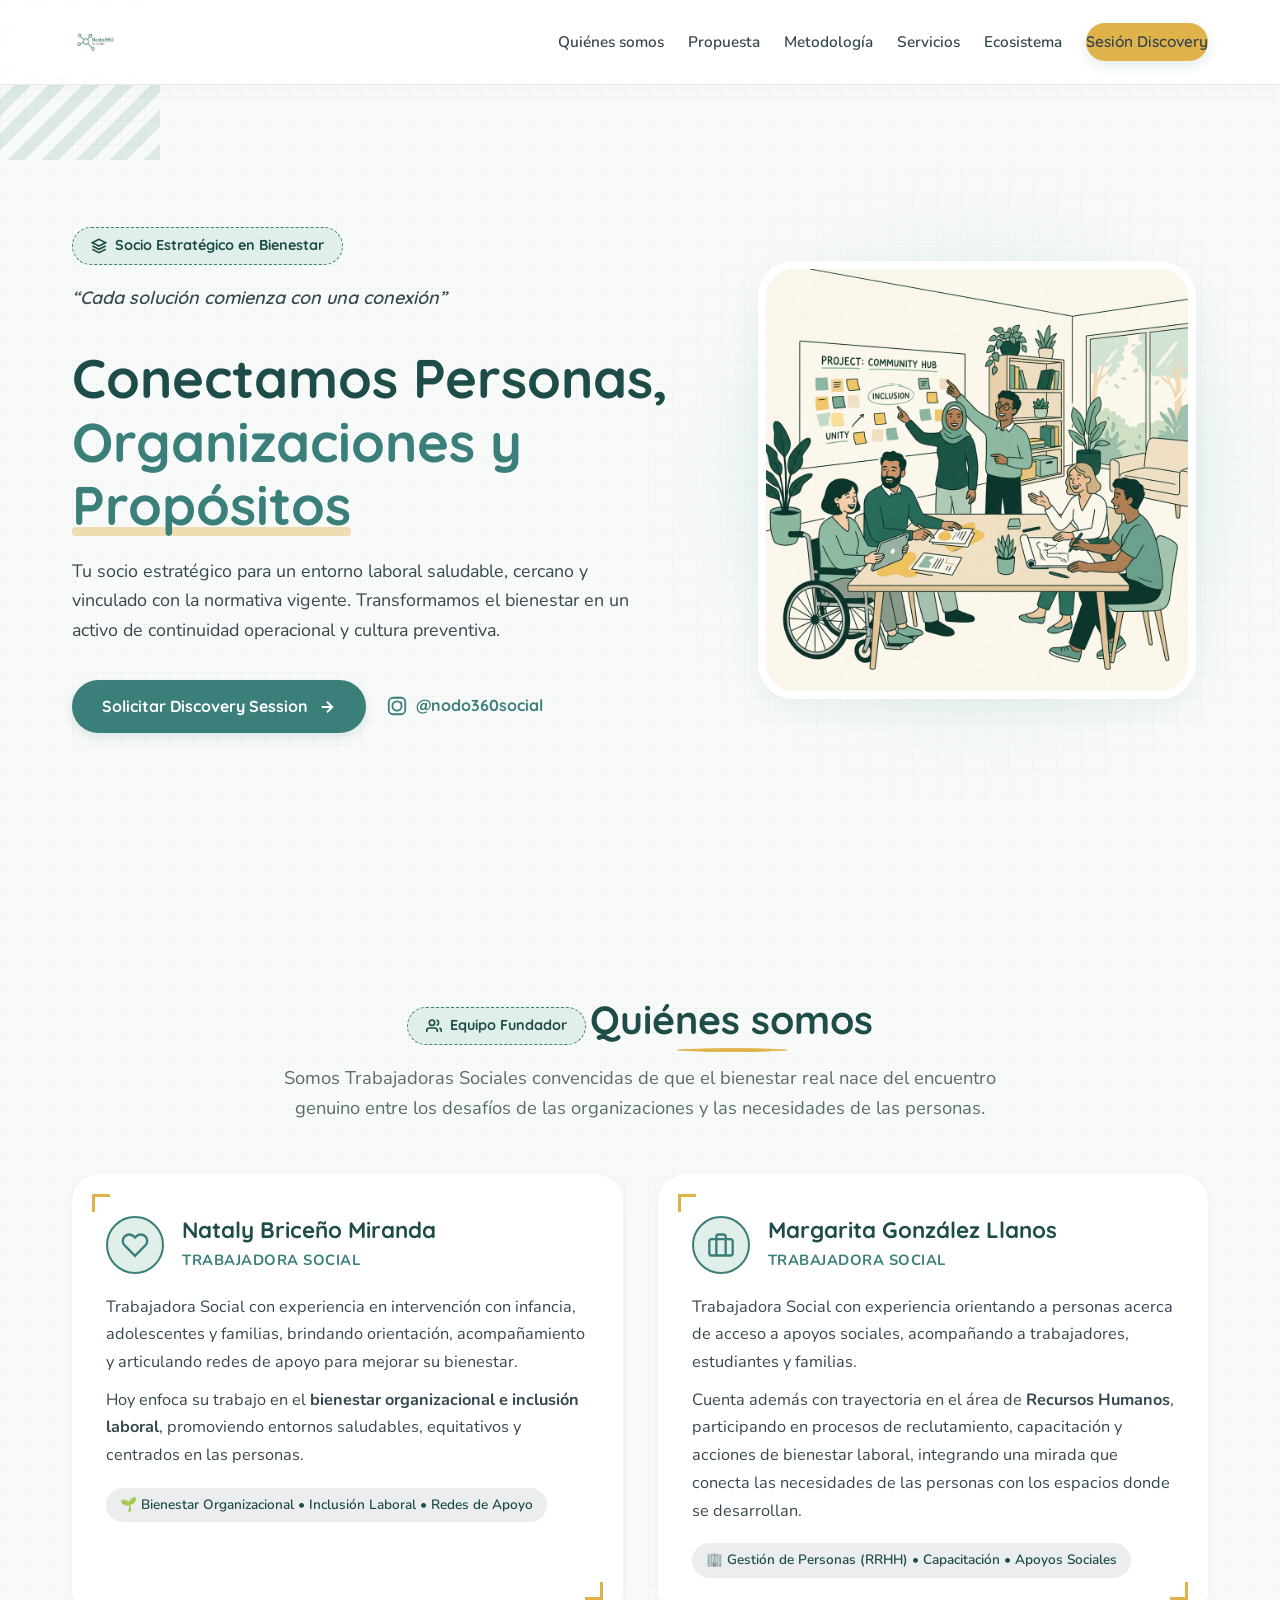
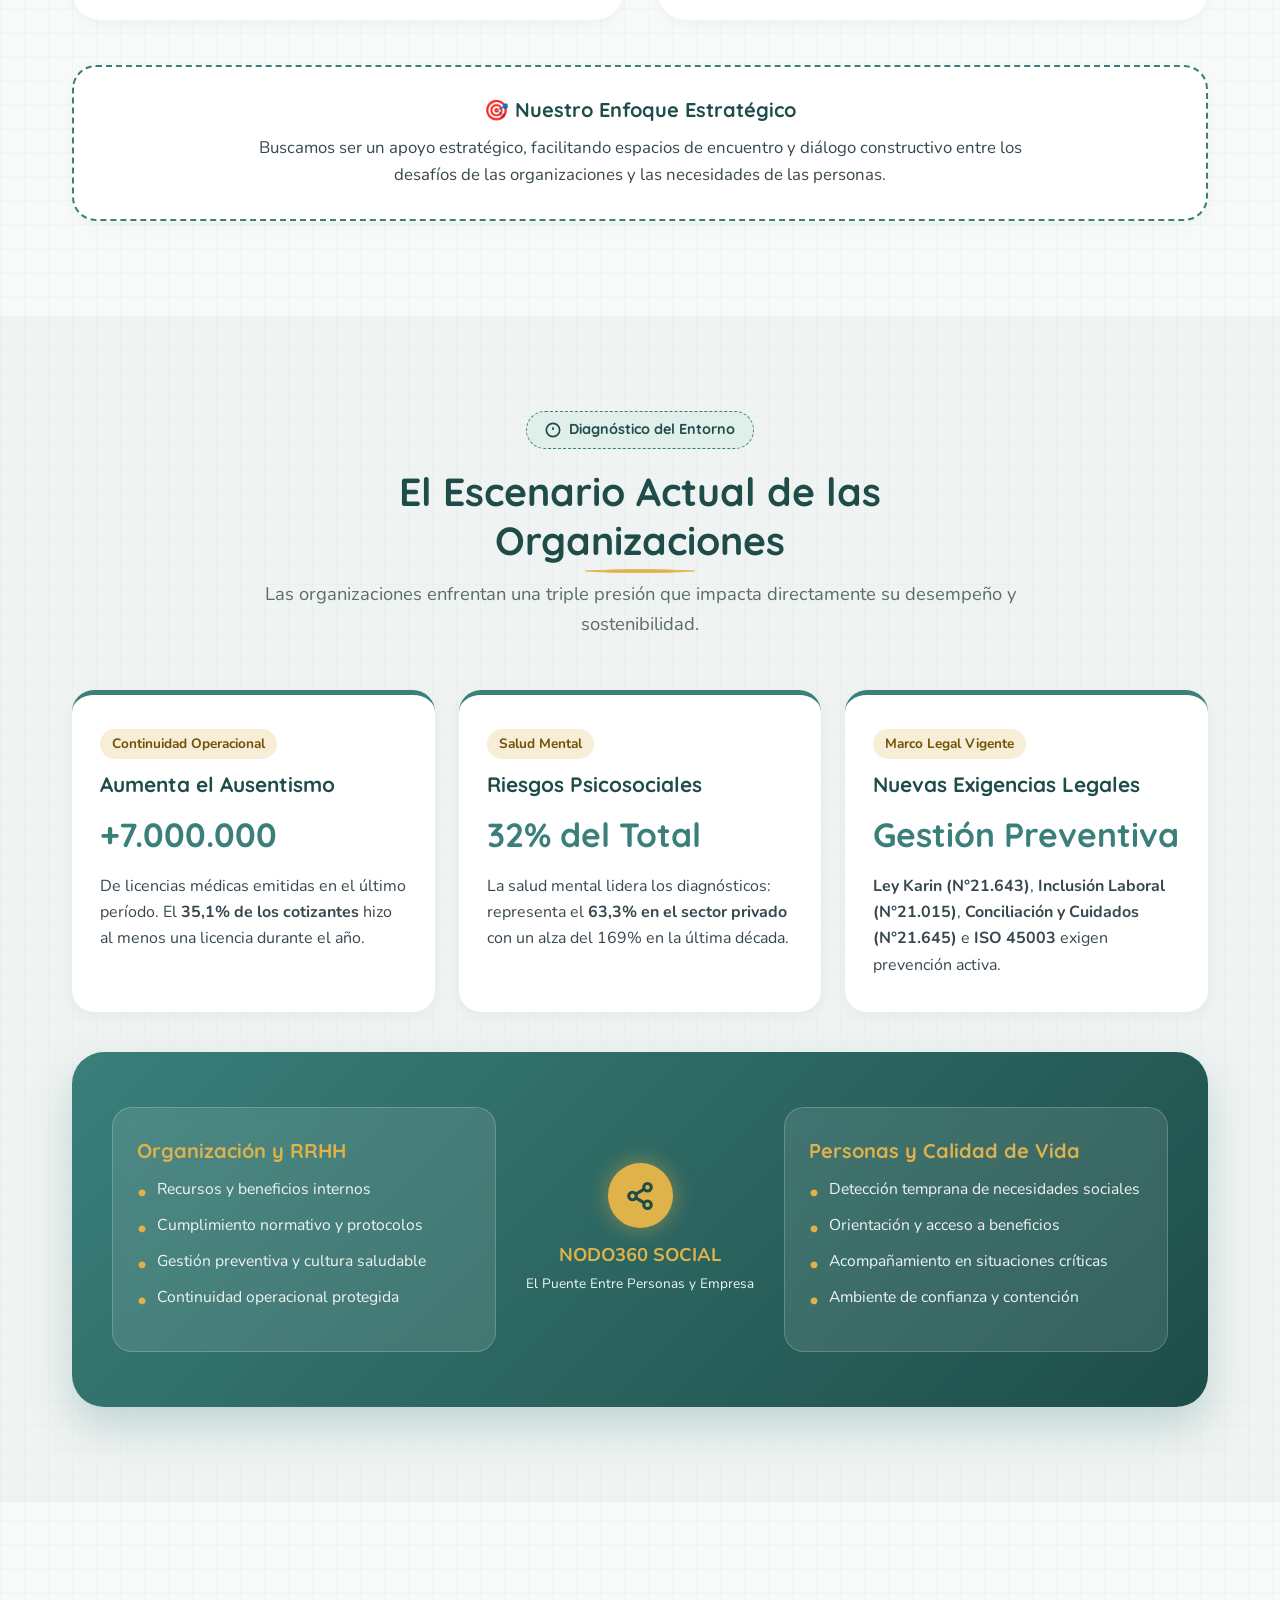
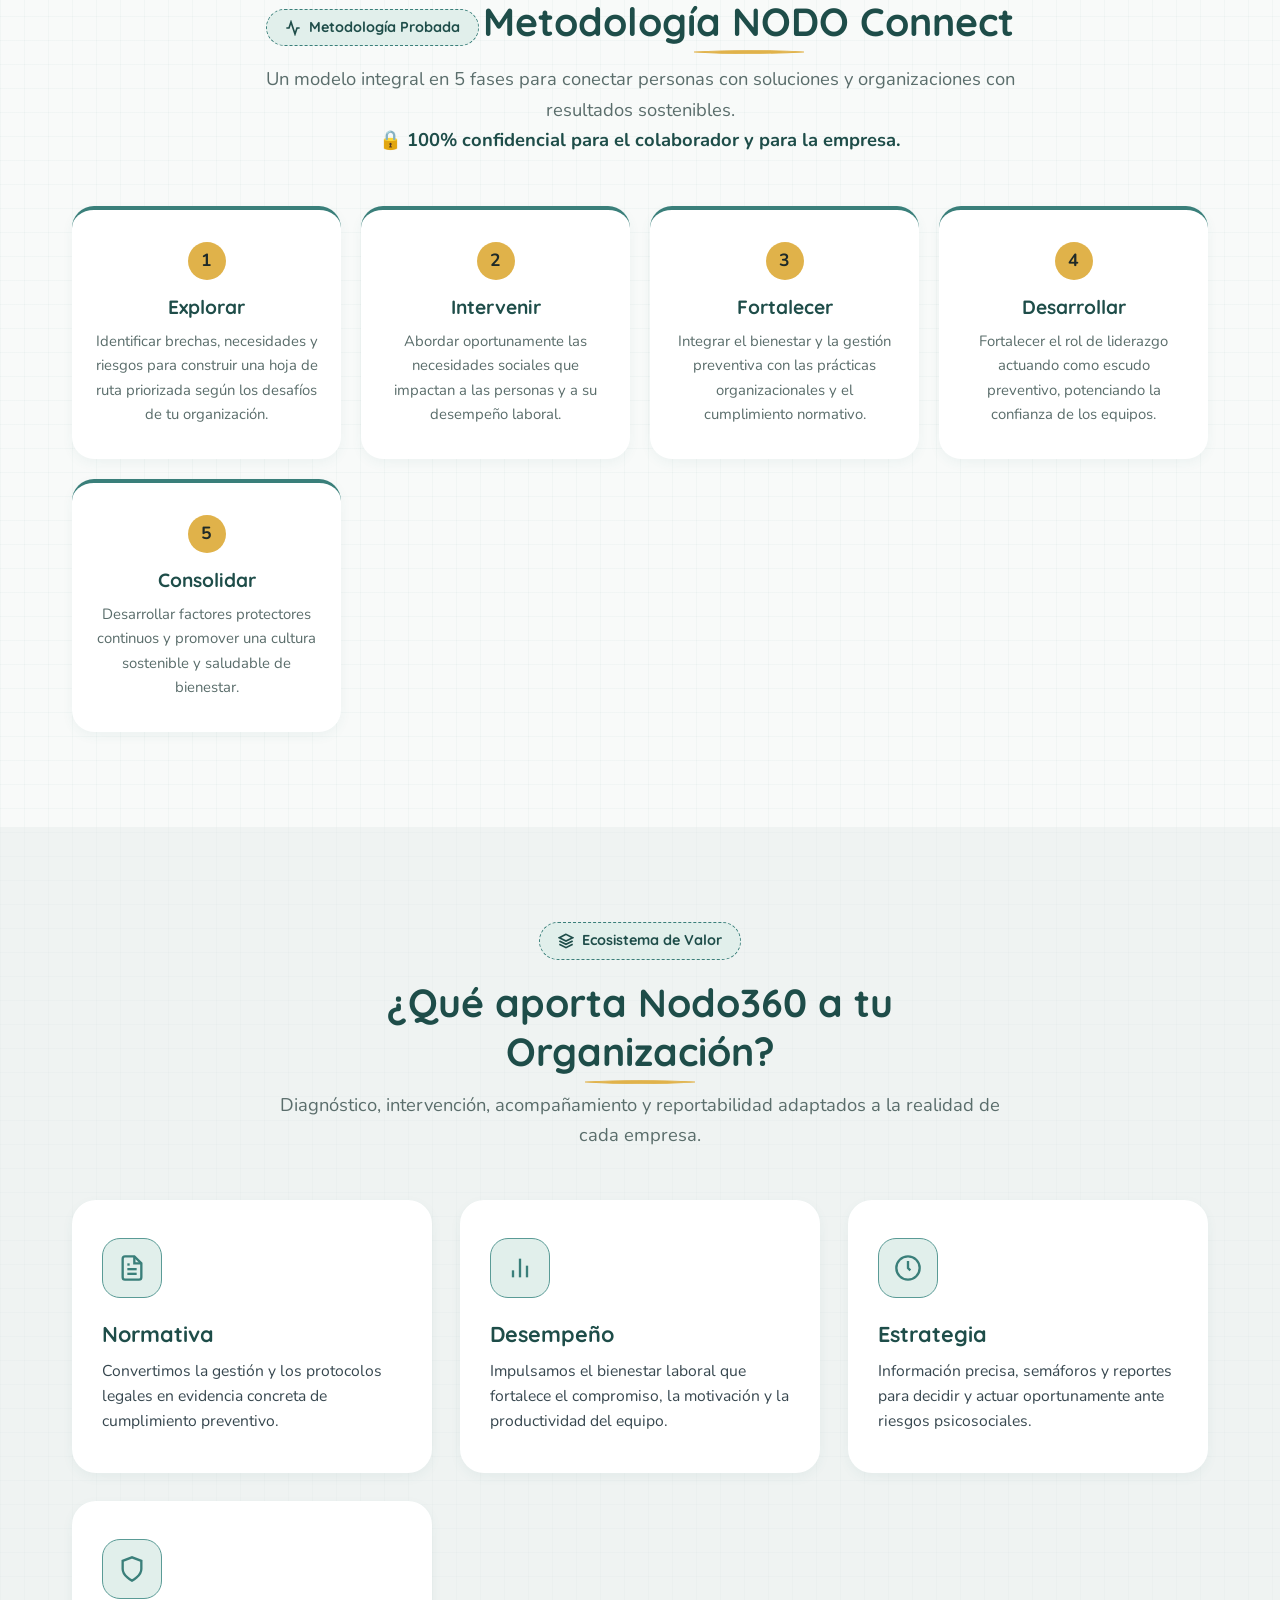
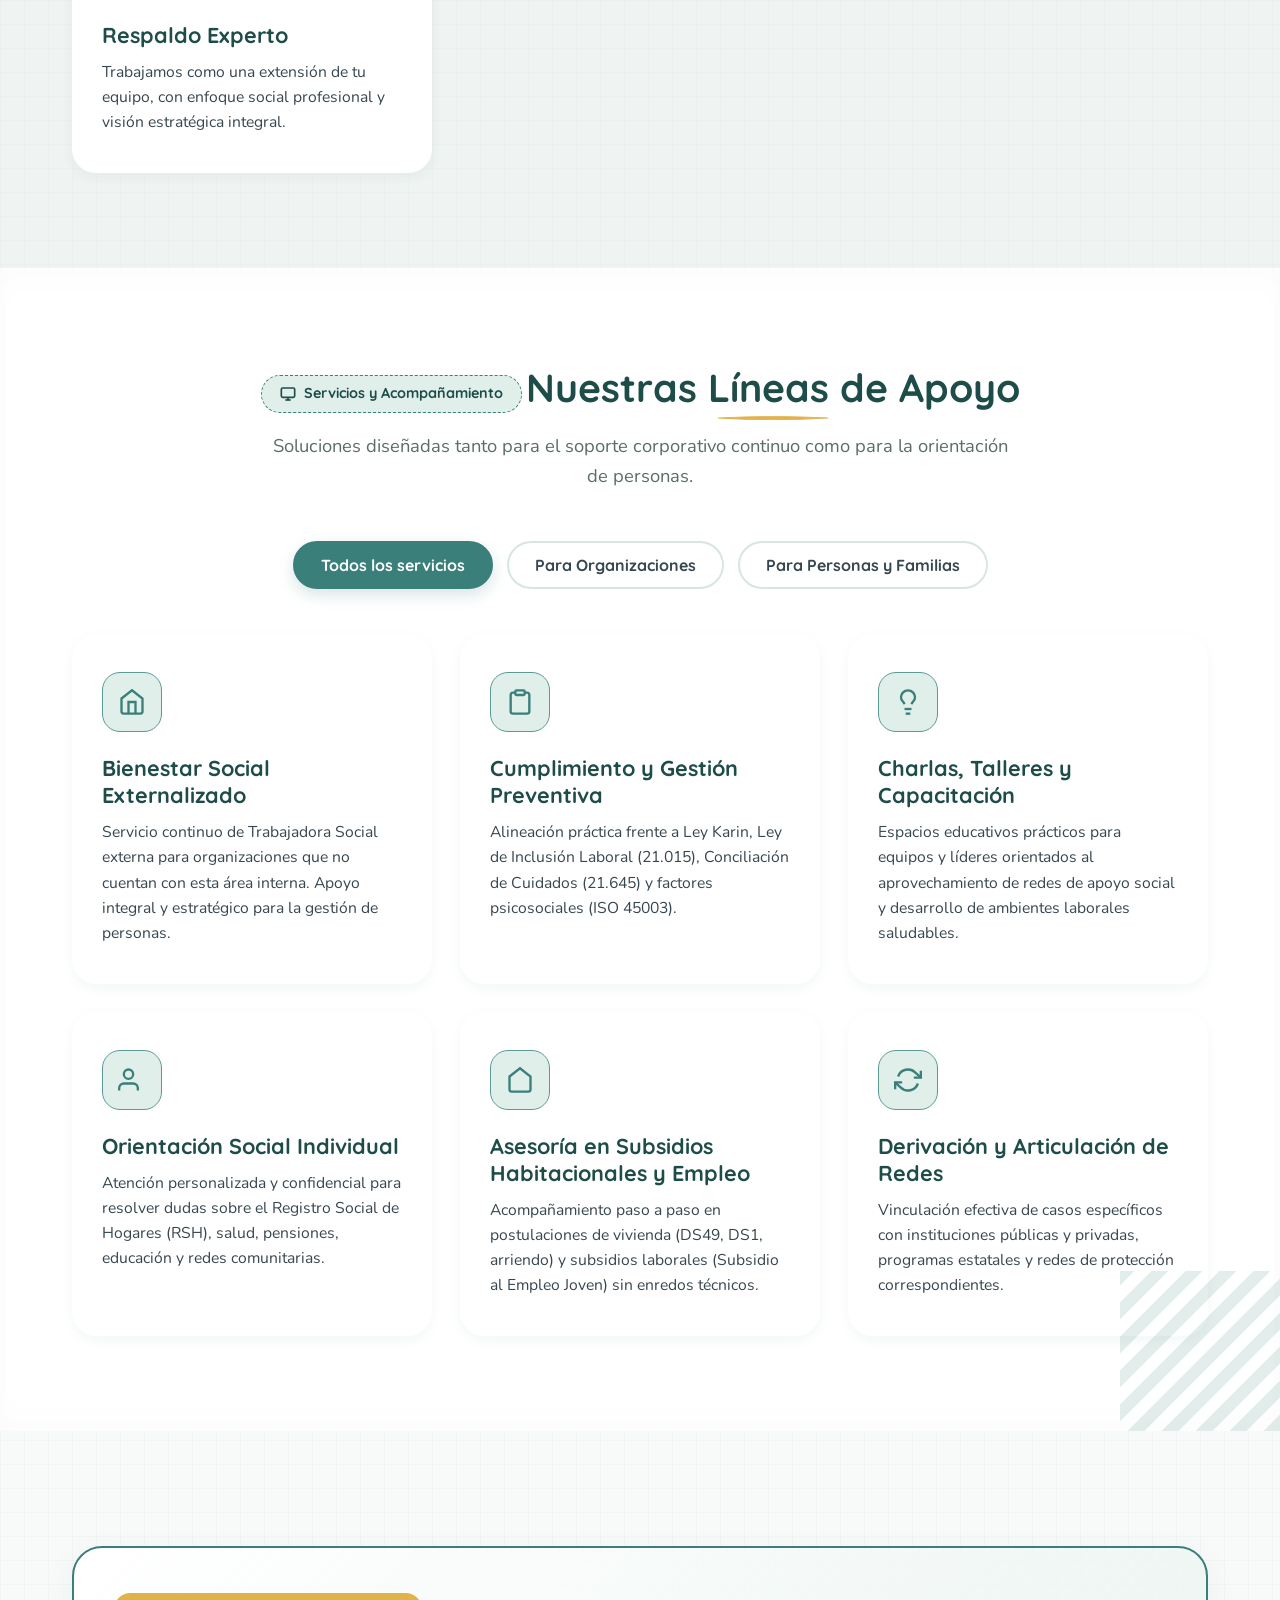
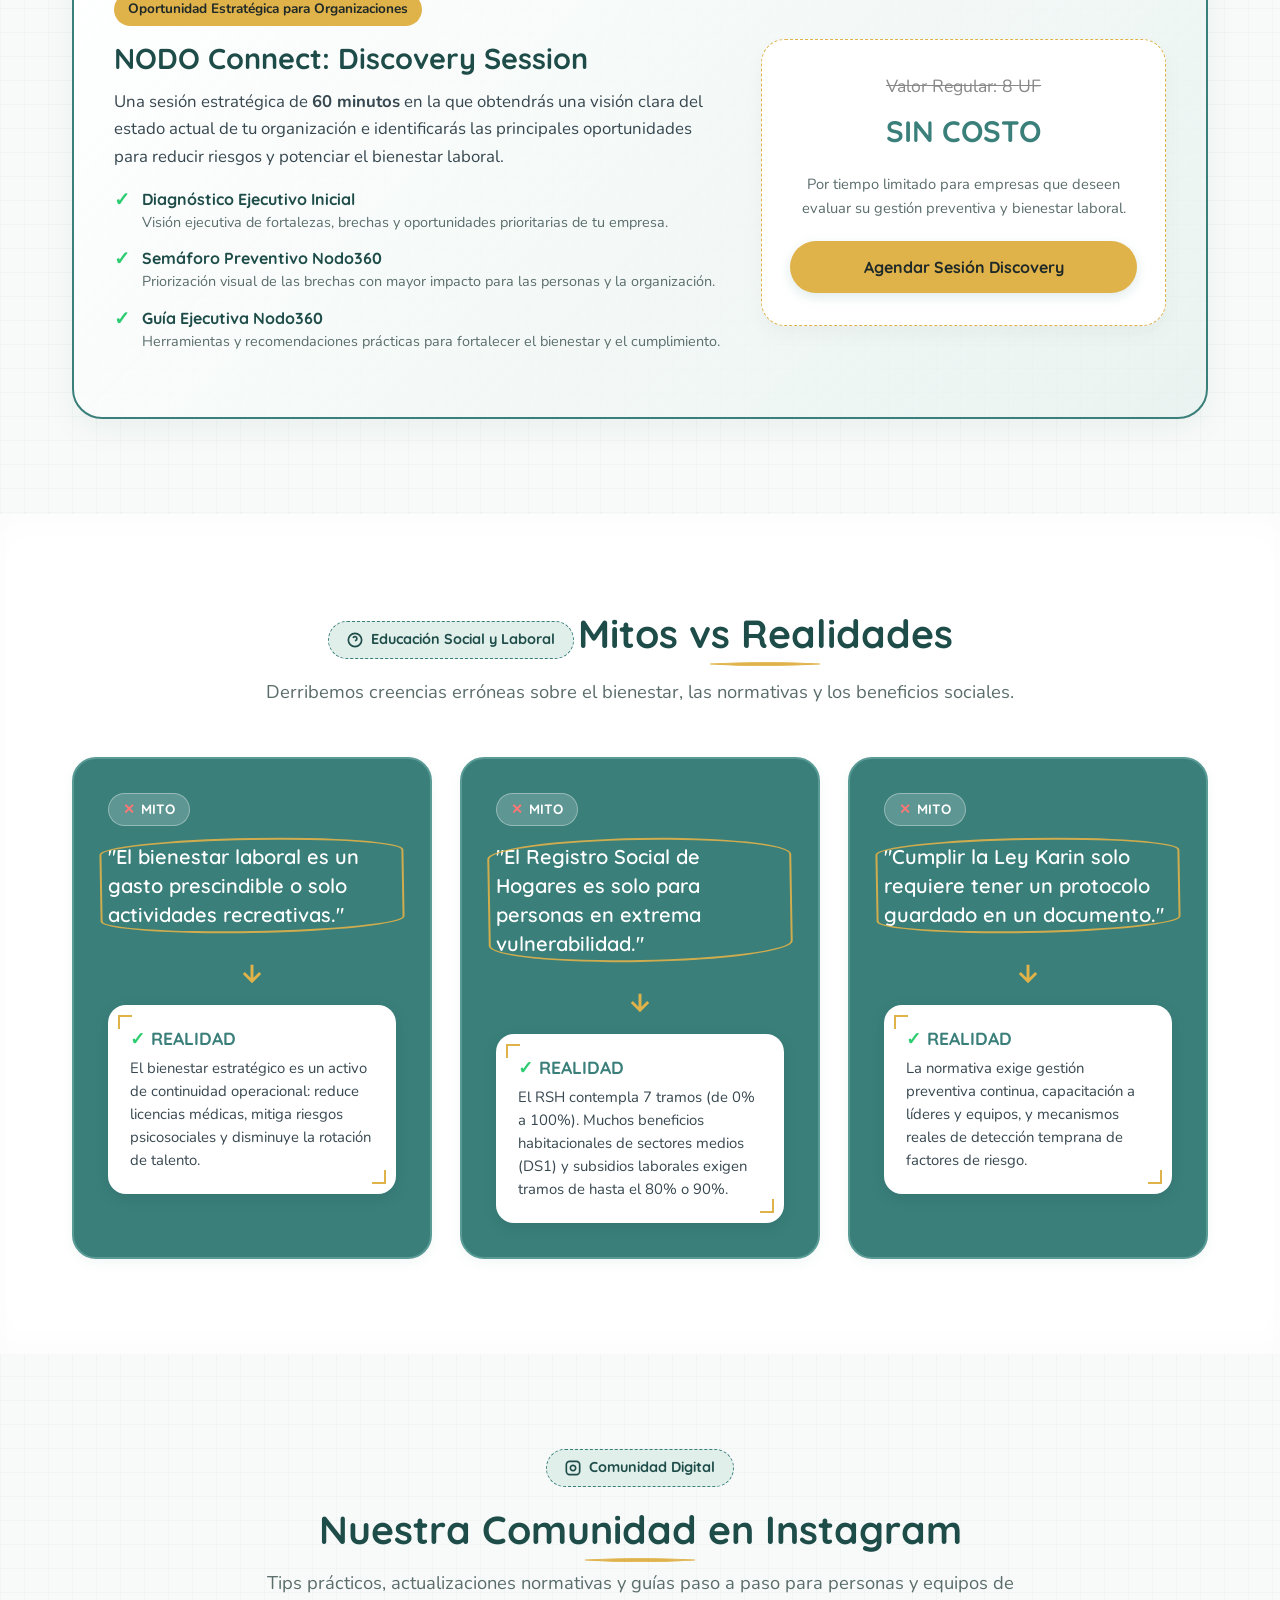
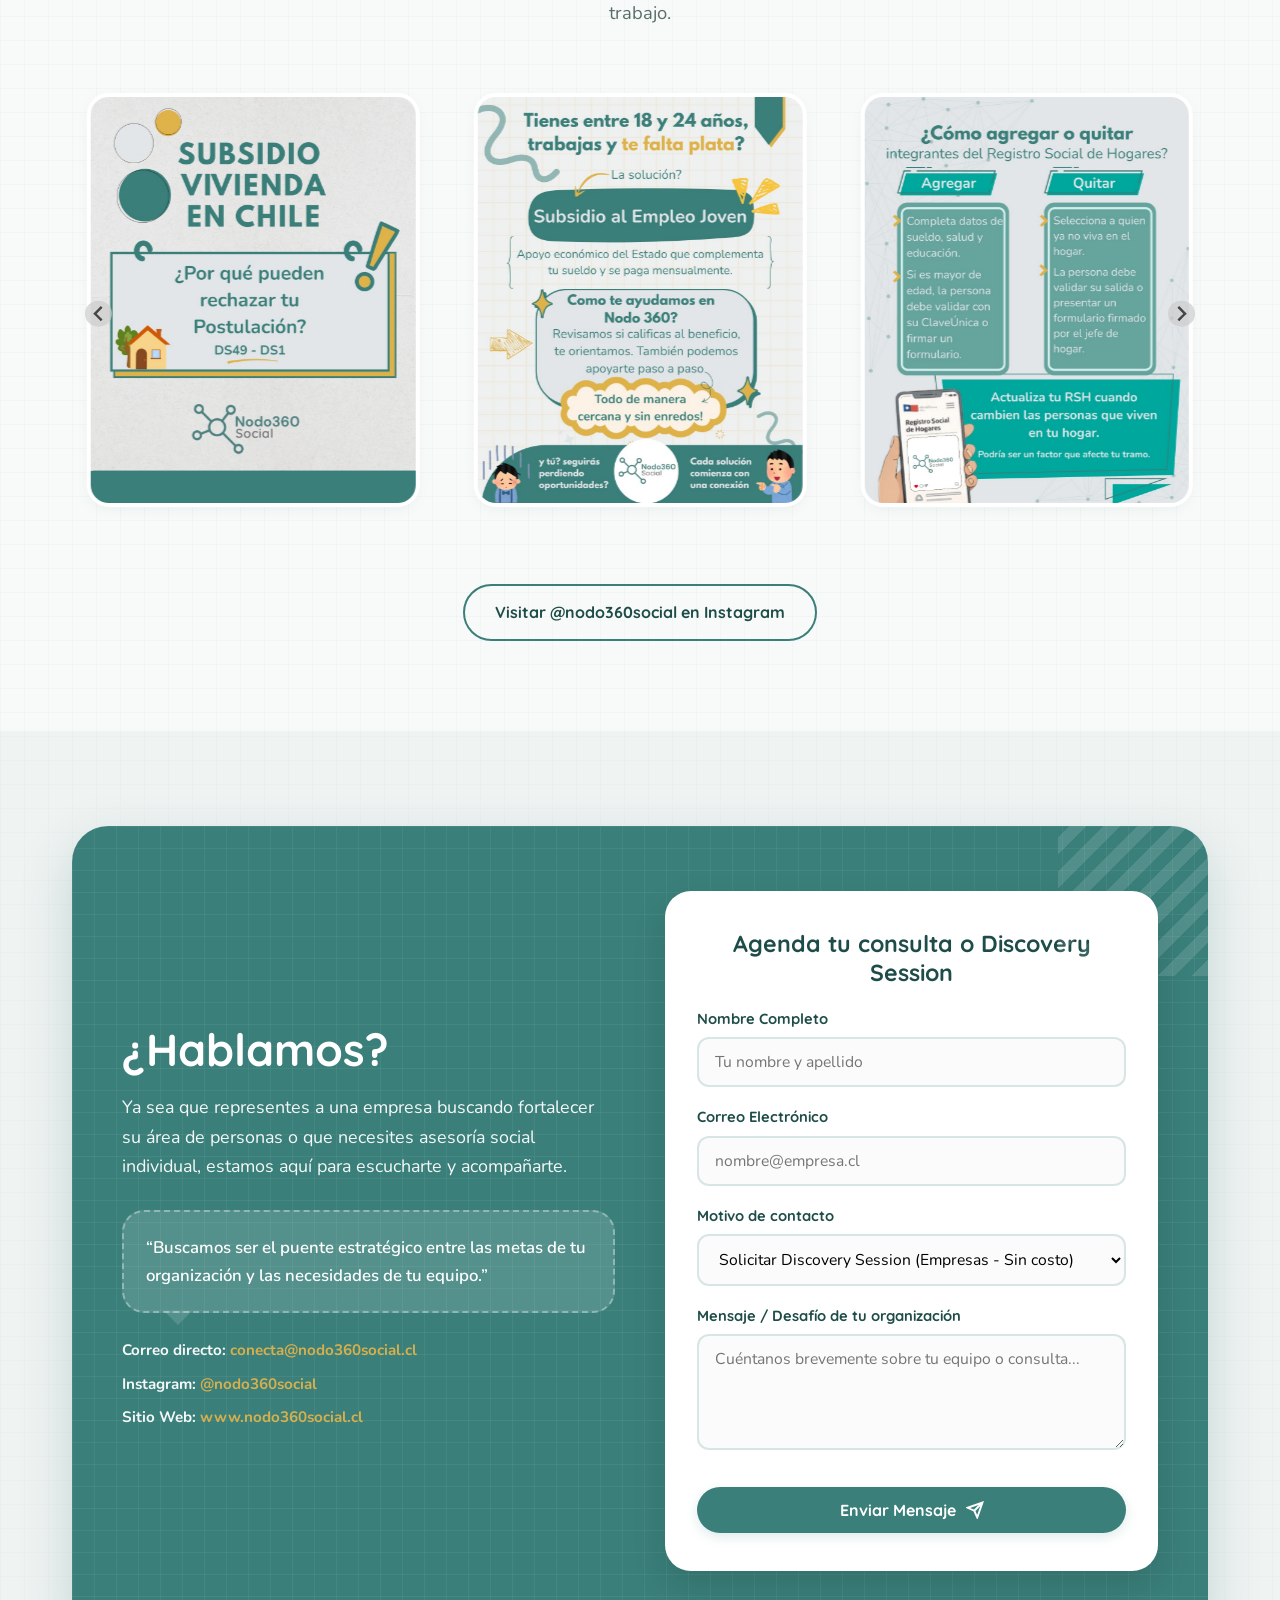
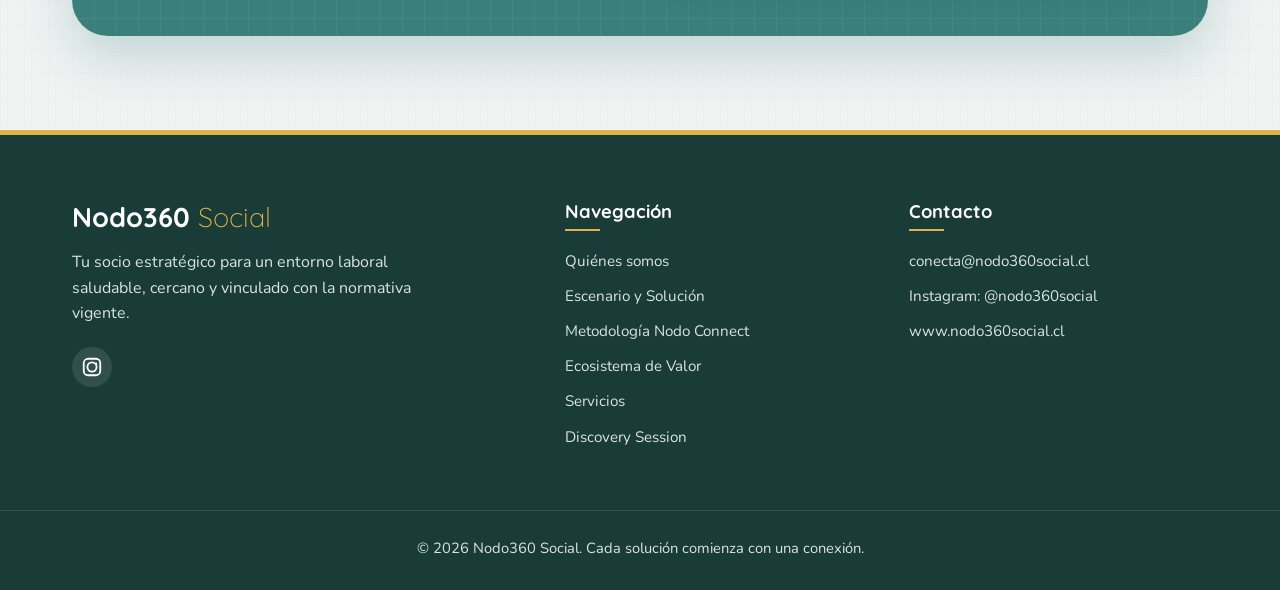
==== commit a4c657d0: "refactor: Apply UI/UX Pro Max design intelligence, complete Dossier alignment and SVG icon system" ====
--- a/index.html
+++ b/index.html
@@ -4,16 +4,17 @@
     <meta charset="UTF-8">
     <meta name="viewport" content="width=device-width, initial-scale=1.0">
     <title>Nodo360 Social - Tu Socio Estratégico en Bienestar Laboral</title>
-    <meta name="description" content="Conectamos personas, organizaciones y propósitos. Acompañamiento cercano, humano y estratégico en bienestar laboral y cumplimiento normativo.">
+    <meta name="description" content="Conectamos personas, organizaciones y propósitos. Acompañamiento cercano, humano y estratégico en bienestar laboral, gestión preventiva y cumplimiento normativo.">
     
-    <!-- Google Fonts -->
+    <!-- Google Fonts: Quicksand (Encabezados amigables) + Nunito (Cuerpo legible) -->
     <link rel="preconnect" href="https://fonts.googleapis.com">
     <link rel="preconnect" href="https://fonts.gstatic.com" crossorigin>
+    <link href="https://fonts.googleapis.com/css2?family=Nunito:ital,wght@0,300;0,400;0,600;0,700;1,400&family=Quicksand:wght@500;600;700&display=swap" rel="stylesheet">
     
-    <!-- Scroll Animations -->
+    <!-- Scroll Animations (AOS) -->
     <link rel="stylesheet" href="https://unpkg.com/aos@next/dist/aos.css" />
     
-    <!-- Splide.js CSS -->
+    <!-- Splide.js CSS (Carousel) -->
     <link rel="stylesheet" href="https://cdn.jsdelivr.net/npm/@splidejs/splide@4.1.4/dist/css/splide.min.css">
     
     <link rel="stylesheet" href="style.css">
@@ -21,537 +22,638 @@
 </head>
 <body>
 
-    <!-- Header / Nav -->
-    <header id="header">
+    <!-- Header / Navbar Accesible y Sticky -->
+    <header id="header" role="banner">
         <div class="container">
-            <nav>
-                <a href="#" class="logo">
-                    <img src="./assets/logo.png" alt="Nodo360 Social Logo" class="brand-logo">
+            <nav role="navigation" aria-label="Navegación principal">
+                <a href="#" class="logo" aria-label="Nodo360 Social Inicio">
+                    <img src="./assets/logo.png" alt="Logotipo oficial de Nodo360 Social" class="brand-logo">
                 </a>
-                <ul class="nav-links">
+                <ul class="nav-links" id="main-nav-links">
                     <li><a href="#about">Quiénes somos</a></li>
-                    <li><a href="#solucion">Propuesta Estratégica</a></li>
+                    <li><a href="#solucion">Propuesta</a></li>
+                    <li><a href="#metodologia">Metodología</a></li>
                     <li><a href="#services">Servicios</a></li>
-                    <li><a href="#metodologia">Metodología</a></li>
-                    <li><a href="#mitos">Mitos vs Realidad</a></li>
+                    <li><a href="#ecosistema">Ecosistema</a></li>
                     <li><a href="#discovery" class="btn btn-secondary">Sesión Discovery</a></li>
                 </ul>
-                <div class="mobile-menu-icon" id="mobile-menu-toggle">
+                <button class="mobile-menu-icon" id="mobile-menu-toggle" aria-label="Abrir o cerrar menú de navegación" aria-expanded="false" aria-controls="main-nav-links">
                     <span></span>
                     <span></span>
                     <span></span>
-                </div>
+                </button>
             </nav>
         </div>
     </header>
 
-    <!-- Hero Section -->
-    <section id="hero">
-        <div class="diagonal-stripes stripes-top-left"></div>
-        <div class="container hero-grid">
-            <div class="hero-content" data-aos="fade-right">
-                <span class="accent-badge">
-                    <svg width="16" height="16" viewBox="0 0 24 24" fill="none" stroke="currentColor" stroke-width="2.5"><path d="M12 2L2 7l10 5 10-5-10-5zM2 17l10 5 10-5M2 12l10 5 10-5"/></svg>
-                    Nodo360 Social • Bienestar y Personas
-                </span>
-                <p class="hero-tagline">“Cada solución comienza con una conexión”</p>
-                <h1>Conectamos Personas, <span>Organizaciones y Propósitos</span></h1>
-                <p>
-                    Tu socio estratégico para un entorno laboral saludable, cercano y vinculado con la normativa vigente. Transformamos el bienestar en un activo de continuidad operacional y cultura preventiva.
-                </p>
-                <div class="hero-ctas">
-                    <a href="#discovery" class="btn btn-primary">Conocer Discovery Session</a>
-                    <a href="https://www.instagram.com/nodo360social/" target="_blank" class="instagram-link">
-                        <svg class="instagram-icon" viewBox="0 0 24 24"><path fill="currentColor" d="M7.8 2h8.4C19.4 2 22 4.6 22 7.8v8.4a5.8 5.8 0 0 1-5.8 5.8H7.8C4.6 22 2 19.4 2 16.2V7.8A5.8 5.8 0 0 1 7.8 2m-.2 2A3.6 3.6 0 0 0 4 7.6v8.8A3.6 3.6 0 0 0 7.6 20h8.8a3.6 3.6 0 0 0 3.6-3.6V7.6A3.6 3.6 0 0 0 16.4 4H7.6m4.4 2a6 6 0 0 1 6 6 6 6 0 0 1-6 6 6 6 0 0 1-6-6 6 6 0 0 1 6-6m0 2a4 4 0 0 0-4 4 4 4 0 0 0 4 4 4 4 0 0 0 4-4 4 4 0 0 0-4-4m4.5-1A1.25 1.25 0 1 1 15.25 8 1.25 1.25 0 0 1 16.5 7z"/></svg>
-                        @nodo360social
+    <!-- Main Content -->
+    <main id="main-content">
+
+        <!-- Hero Section: Conexión Estratégica -->
+        <section id="hero" class="section-hero">
+            <div class="diagonal-stripes stripes-top-left" aria-hidden="true"></div>
+            <div class="container hero-grid">
+                <div class="hero-content" data-aos="fade-right">
+                    <div class="accent-badge">
+                        <svg class="ui-icon" width="16" height="16" viewBox="0 0 24 24" fill="none" stroke="currentColor" stroke-width="2.5" aria-hidden="true"><path d="M12 2L2 7l10 5 10-5-10-5zM2 17l10 5 10-5M2 12l10 5 10-5"/></svg>
+                        <span>Socio Estratégico en Bienestar</span>
+                    </div>
+                    <p class="hero-tagline">“Cada solución comienza con una conexión”</p>
+                    <h1>Conectamos Personas, <span>Organizaciones y Propósitos</span></h1>
+                    <p>
+                        Tu socio estratégico para un entorno laboral saludable, cercano y vinculado con la normativa vigente. Transformamos el bienestar en un activo de continuidad operacional y cultura preventiva.
+                    </p>
+                    <div class="hero-ctas">
+                        <a href="#discovery" class="btn btn-primary">
+                            <span>Solicitar Discovery Session</span>
+                            <svg class="ui-icon" width="18" height="18" viewBox="0 0 24 24" fill="none" stroke="currentColor" stroke-width="2.5" aria-hidden="true"><path d="M5 12h14M12 5l7 7-7 7"/></svg>
+                        </a>
+                        <a href="https://www.instagram.com/nodo360social/" target="_blank" rel="noopener noreferrer" class="instagram-link" aria-label="Visitar perfil de Instagram @nodo360social">
+                            <svg class="instagram-icon" viewBox="0 0 24 24" aria-hidden="true"><path fill="currentColor" d="M7.8 2h8.4C19.4 2 22 4.6 22 7.8v8.4a5.8 5.8 0 0 1-5.8 5.8H7.8C4.6 22 2 19.4 2 16.2V7.8A5.8 5.8 0 0 1 7.8 2m-.2 2A3.6 3.6 0 0 0 4 7.6v8.8A3.6 3.6 0 0 0 7.6 20h8.8a3.6 3.6 0 0 0 3.6-3.6V7.6A3.6 3.6 0 0 0 16.4 4H7.6m4.4 2a6 6 0 0 1 6 6 6 6 0 0 1-6 6 6 6 0 0 1-6-6 6 6 0 0 1 6-6m0 2a4 4 0 0 0-4 4 4 4 0 0 0 4 4 4 4 0 0 0 4-4 4 4 0 0 0-4-4m4.5-1A1.25 1.25 0 1 1 15.25 8 1.25 1.25 0 0 1 16.5 7z"/></svg>
+                            <span>@nodo360social</span>
+                        </a>
+                    </div>
+                </div>
+                <div class="hero-image" data-aos="zoom-in" data-aos-delay="100">
+                    <img src="./assets/hero-social.png" alt="Ilustración representativa de acompañamiento y orientación social en Nodo360" class="floating-img">
+                </div>
+            </div>
+        </section>
+
+        <!-- Quienes Somos: Nataly & Margarita -->
+        <section id="about" class="section">
+            <div class="container">
+                <div class="section-header" data-aos="fade-up">
+                    <div class="accent-badge">
+                        <svg class="ui-icon" width="16" height="16" viewBox="0 0 24 24" fill="none" stroke="currentColor" stroke-width="2.5" aria-hidden="true"><path d="M17 21v-2a4 4 0 0 0-4-4H5a4 4 0 0 0-4 4v2"></path><circle cx="9" cy="7" r="4"></circle><path d="M23 21v-2a4 4 0 0 0-3-3.87"></path><path d="M16 3.13a4 4 0 0 1 0 7.75"></path></svg>
+                        <span>Equipo Fundador</span>
+                    </div>
+                    <h2 class="title-with-line">Quiénes somos</h2>
+                    <p>
+                        Somos Trabajadoras Sociales convencidas de que el bienestar real nace del encuentro genuino entre los desafíos de las organizaciones y las necesidades de las personas.
+                    </p>
+                </div>
+
+                <div class="team-grid">
+                    <!-- Perfil 1: Nataly Briceño Miranda -->
+                    <article class="team-card" data-aos="fade-up" data-aos-delay="100">
+                        <div class="team-header">
+                            <div class="team-avatar-badge" aria-hidden="true">
+                                <svg class="ui-icon" width="28" height="28" viewBox="0 0 24 24" fill="none" stroke="currentColor" stroke-width="2"><path d="M20.84 4.61a5.5 5.5 0 0 0-7.78 0L12 5.67l-1.06-1.06a5.5 5.5 0 0 0-7.78 7.78l1.06 1.06L12 21.23l7.78-7.78 1.06-1.06a5.5 5.5 0 0 0 0-7.78z"></path></svg>
+                            </div>
+                            <div>
+                                <h3>Nataly Briceño Miranda</h3>
+                                <span class="team-role">Trabajadora Social</span>
+                            </div>
+                        </div>
+                        <p class="team-bio">
+                            Trabajadora Social con experiencia en intervención con infancia, adolescentes y familias, brindando orientación, acompañamiento y articulando redes de apoyo para mejorar su bienestar.
+                        </p>
+                        <p class="team-bio" style="margin-top: 10px;">
+                            Hoy enfoca su trabajo en el <strong>bienestar organizacional e inclusión laboral</strong>, promoviendo entornos saludables, equitativos y centrados en las personas.
+                        </p>
+                        <div class="team-pill">
+                            <span>🌱 Bienestar Organizacional • Inclusión Laboral • Redes de Apoyo</span>
+                        </div>
+                    </article>
+
+                    <!-- Perfil 2: Margarita González Llanos -->
+                    <article class="team-card" data-aos="fade-up" data-aos-delay="200">
+                        <div class="team-header">
+                            <div class="team-avatar-badge" aria-hidden="true">
+                                <svg class="ui-icon" width="28" height="28" viewBox="0 0 24 24" fill="none" stroke="currentColor" stroke-width="2"><rect x="2" y="7" width="20" height="14" rx="2" ry="2"></rect><path d="M16 21V5a2 2 0 0 0-2-2h-4a2 2 0 0 0-2 2v16"></path></svg>
+                            </div>
+                            <div>
+                                <h3>Margarita González Llanos</h3>
+                                <span class="team-role">Trabajadora Social</span>
+                            </div>
+                        </div>
+                        <p class="team-bio">
+                            Trabajadora Social con experiencia orientando a personas acerca de acceso a apoyos sociales, acompañando a trabajadores, estudiantes y familias.
+                        </p>
+                        <p class="team-bio" style="margin-top: 10px;">
+                            Cuenta además con trayectoria en el área de <strong>Recursos Humanos</strong>, participando en procesos de reclutamiento, capacitación y acciones de bienestar laboral, integrando una mirada que conecta las necesidades de las personas con los espacios donde se desarrollan.
+                        </p>
+                        <div class="team-pill">
+                            <span>🏢 Gestión de Personas (RRHH) • Capacitación • Apoyos Sociales</span>
+                        </div>
+                    </article>
+                </div>
+
+                <!-- Enfoque Puente -->
+                <div class="impact-banner" style="margin-top: 45px;" data-aos="fade-up">
+                    <h4>🎯 Nuestro Enfoque Estratégico</h4>
+                    <p style="max-width: 820px; margin: 0 auto; color: var(--text-color); font-size: 1.05rem;">
+                        Buscamos ser un apoyo estratégico, facilitando espacios de encuentro y diálogo constructivo entre los desafíos de las organizaciones y las necesidades de las personas.
+                    </p>
+                </div>
+            </div>
+        </section>
+
+        <!-- Escenario Actual: Triple Presión Organizacional (Dossier) -->
+        <section id="solucion" class="section-secondary">
+            <div class="container">
+                <div class="section-header" data-aos="fade-up">
+                    <div class="accent-badge">
+                        <svg class="ui-icon" width="16" height="16" viewBox="0 0 24 24" fill="none" stroke="currentColor" stroke-width="2.5" aria-hidden="true"><circle cx="12" cy="12" r="10"></circle><line x1="12" y1="8" x2="12" y2="12"></line><line x1="12" y1="16" x2="12.01" y2="16"></line></svg>
+                        <span>Diagnóstico del Entorno</span>
+                    </div>
+                    <h2 class="title-with-line">El Escenario Actual de las Organizaciones</h2>
+                    <p>Las organizaciones enfrentan una triple presión que impacta directamente su desempeño y sostenibilidad.</p>
+                </div>
+
+                <div class="pressure-grid">
+                    <!-- Ausentismo -->
+                    <article class="pressure-card" data-aos="fade-up" data-aos-delay="100">
+                        <span class="pressure-badge">Continuidad Operacional</span>
+                        <h3>Aumenta el Ausentismo</h3>
+                        <div class="pressure-stat">+7.000.000</div>
+                        <p>De licencias médicas emitidas en el último período. El <strong>35,1% de los cotizantes</strong> hizo al menos una licencia durante el año.</p>
+                    </article>
+
+                    <!-- Riesgos Psicosociales -->
+                    <article class="pressure-card" data-aos="fade-up" data-aos-delay="200">
+                        <span class="pressure-badge">Salud Mental</span>
+                        <h3>Riesgos Psicosociales</h3>
+                        <div class="pressure-stat">32% del Total</div>
+                        <p>La salud mental lidera los diagnósticos: representa el <strong>63,3% en el sector privado</strong> con un alza del 169% en la última década.</p>
+                    </article>
+
+                    <!-- Exigencias Regulatorias -->
+                    <article class="pressure-card" data-aos="fade-up" data-aos-delay="300">
+                        <span class="pressure-badge">Marco Legal Vigente</span>
+                        <h3>Nuevas Exigencias Legales</h3>
+                        <div class="pressure-stat">Gestión Preventiva</div>
+                        <p><strong>Ley Karin (N°21.643)</strong>, <strong>Inclusión Laboral (N°21.015)</strong>, <strong>Conciliación y Cuidados (N°21.645)</strong> e <strong>ISO 45003</strong> exigen prevención activa.</p>
+                    </article>
+                </div>
+
+                <!-- Puente Estratégico Nodo360 -->
+                <div class="bridge-box" data-aos="zoom-in">
+                    <div class="bridge-grid">
+                        <div class="bridge-col">
+                            <h4>Organización y RRHH</h4>
+                            <ul>
+                                <li>Recursos y beneficios internos</li>
+                                <li>Cumplimiento normativo y protocolos</li>
+                                <li>Gestión preventiva y cultura saludable</li>
+                                <li>Continuidad operacional protegida</li>
+                            </ul>
+                        </div>
+
+                        <div class="bridge-center">
+                            <div class="bridge-node-icon" aria-hidden="true">
+                                <svg class="ui-icon" width="30" height="30" viewBox="0 0 24 24" fill="none" stroke="currentColor" stroke-width="2.5"><circle cx="18" cy="5" r="3"></circle><circle cx="6" cy="12" r="3"></circle><circle cx="18" cy="19" r="3"></circle><line x1="8.59" y1="13.51" x2="15.42" y2="17.49"></line><line x1="15.41" y1="6.51" x2="8.59" y2="10.49"></line></svg>
+                            </div>
+                            <p style="font-weight: 700; color: var(--accent); font-size: 1.15rem; margin-bottom: 2px;">NODO360 SOCIAL</p>
+                            <p style="font-size: 0.85rem; color: #FFF; opacity: 0.95;">El Puente Entre Personas y Empresa</p>
+                        </div>
+
+                        <div class="bridge-col">
+                            <h4>Personas y Calidad de Vida</h4>
+                            <ul>
+                                <li>Detección temprana de necesidades sociales</li>
+                                <li>Orientación y acceso a beneficios</li>
+                                <li>Acompañamiento en situaciones críticas</li>
+                                <li>Ambiente de confianza y contención</li>
+                            </ul>
+                        </div>
+                    </div>
+                </div>
+            </div>
+        </section>
+
+        <!-- Metodología NODO Connect -->
+        <section id="metodologia" class="section">
+            <div class="container">
+                <div class="section-header" data-aos="fade-up">
+                    <div class="accent-badge">
+                        <svg class="ui-icon" width="16" height="16" viewBox="0 0 24 24" fill="none" stroke="currentColor" stroke-width="2.5" aria-hidden="true"><polyline points="22 12 18 12 15 21 9 3 6 12 2 12"></polyline></svg>
+                        <span>Metodología Probada</span>
+                    </div>
+                    <h2 class="title-with-line">Metodología NODO Connect</h2>
+                    <p>
+                        Un modelo integral en 5 fases para conectar personas con soluciones y organizaciones con resultados sostenibles.
+                        <br><strong style="color: var(--primary-dark);">🔒 100% confidencial para el colaborador y para la empresa.</strong>
+                    </p>
+                </div>
+
+                <div class="method-grid">
+                    <!-- Fase 1 -->
+                    <div class="method-step" data-aos="fade-up" data-aos-delay="100">
+                        <div class="step-num" aria-hidden="true">1</div>
+                        <h4>Explorar</h4>
+                        <p>Identificar brechas, necesidades y riesgos para construir una hoja de ruta priorizada según los desafíos de tu organización.</p>
+                    </div>
+
+                    <!-- Fase 2 -->
+                    <div class="method-step" data-aos="fade-up" data-aos-delay="200">
+                        <div class="step-num" aria-hidden="true">2</div>
+                        <h4>Intervenir</h4>
+                        <p>Abordar oportunamente las necesidades sociales que impactan a las personas y a su desempeño laboral.</p>
+                    </div>
+
+                    <!-- Fase 3 -->
+                    <div class="method-step" data-aos="fade-up" data-aos-delay="300">
+                        <div class="step-num" aria-hidden="true">3</div>
+                        <h4>Fortalecer</h4>
+                        <p>Integrar el bienestar y la gestión preventiva con las prácticas organizacionales y el cumplimiento normativo.</p>
+                    </div>
+
+                    <!-- Fase 4 -->
+                    <div class="method-step" data-aos="fade-up" data-aos-delay="400">
+                        <div class="step-num" aria-hidden="true">4</div>
+                        <h4>Desarrollar</h4>
+                        <p>Fortalecer el rol de liderazgo actuando como escudo preventivo, potenciando la confianza de los equipos.</p>
+                    </div>
+
+                    <!-- Fase 5 -->
+                    <div class="method-step" data-aos="fade-up" data-aos-delay="500">
+                        <div class="step-num" aria-hidden="true">5</div>
+                        <h4>Consolidar</h4>
+                        <p>Desarrollar factores protectores continuos y promover una cultura sostenible y saludable de bienestar.</p>
+                    </div>
+                </div>
+            </div>
+        </section>
+
+        <!-- Ecosistema de Valor Nodo360 (Dossier Page 6) -->
+        <section id="ecosistema" class="section-secondary">
+            <div class="container">
+                <div class="section-header" data-aos="fade-up">
+                    <div class="accent-badge">
+                        <svg class="ui-icon" width="16" height="16" viewBox="0 0 24 24" fill="none" stroke="currentColor" stroke-width="2.5" aria-hidden="true"><polygon points="12 2 2 7 12 12 22 7 12 2"></polygon><polyline points="2 17 12 22 22 17"></polyline><polyline points="2 12 12 17 22 12"></polyline></svg>
+                        <span>Ecosistema de Valor</span>
+                    </div>
+                    <h2 class="title-with-line">¿Qué aporta Nodo360 a tu Organización?</h2>
+                    <p>Diagnóstico, intervención, acompañamiento y reportabilidad adaptados a la realidad de cada empresa.</p>
+                </div>
+
+                <div class="services-grid">
+                    <div class="service-card" data-aos="fade-up" data-aos-delay="100">
+                        <div class="icon-wrap" aria-hidden="true">
+                            <svg class="ui-icon" width="28" height="28" viewBox="0 0 24 24" fill="none" stroke="currentColor" stroke-width="2"><path d="M14 2H6a2 2 0 0 0-2 2v16a2 2 0 0 0 2 2h12a2 2 0 0 0 2-2V8z"></path><polyline points="14 2 14 8 20 8"></polyline><line x1="16" y1="13" x2="8" y2="13"></line><line x1="16" y1="17" x2="8" y2="17"></line><polyline points="10 9 9 9 8 9"></polyline></svg>
+                        </div>
+                        <h3>Normativa</h3>
+                        <p>Convertimos la gestión y los protocolos legales en evidencia concreta de cumplimiento preventivo.</p>
+                    </div>
+
+                    <div class="service-card" data-aos="fade-up" data-aos-delay="200">
+                        <div class="icon-wrap" aria-hidden="true">
+                            <svg class="ui-icon" width="28" height="28" viewBox="0 0 24 24" fill="none" stroke="currentColor" stroke-width="2"><line x1="18" y1="20" x2="18" y2="10"></line><line x1="12" y1="20" x2="12" y2="4"></line><line x1="6" y1="20" x2="6" y2="14"></line></svg>
+                        </div>
+                        <h3>Desempeño</h3>
+                        <p>Impulsamos el bienestar laboral que fortalece el compromiso, la motivación y la productividad del equipo.</p>
+                    </div>
+
+                    <div class="service-card" data-aos="fade-up" data-aos-delay="300">
+                        <div class="icon-wrap" aria-hidden="true">
+                            <svg class="ui-icon" width="28" height="28" viewBox="0 0 24 24" fill="none" stroke="currentColor" stroke-width="2"><circle cx="12" cy="12" r="10"></circle><polyline points="12 6 12 12 14 14"></polyline></svg>
+                        </div>
+                        <h3>Estrategia</h3>
+                        <p>Información precisa, semáforos y reportes para decidir y actuar oportunamente ante riesgos psicosociales.</p>
+                    </div>
+
+                    <div class="service-card" data-aos="fade-up" data-aos-delay="400">
+                        <div class="icon-wrap" aria-hidden="true">
+                            <svg class="ui-icon" width="28" height="28" viewBox="0 0 24 24" fill="none" stroke="currentColor" stroke-width="2"><path d="M12 22s8-4 8-10V5l-8-3-8 3v7c0 6 8 10 8 10z"></path></svg>
+                        </div>
+                        <h3>Respaldo Experto</h3>
+                        <p>Trabajamos como una extensión de tu equipo, con enfoque social profesional y visión estratégica integral.</p>
+                    </div>
+                </div>
+            </div>
+        </section>
+
+        <!-- Servicios Nodo360 -->
+        <section id="services" class="section-bg">
+            <div class="diagonal-stripes stripes-bottom-right" aria-hidden="true"></div>
+            <div class="container">
+                <div class="section-header" data-aos="fade-up">
+                    <div class="accent-badge">
+                        <svg class="ui-icon" width="16" height="16" viewBox="0 0 24 24" fill="none" stroke="currentColor" stroke-width="2.5" aria-hidden="true"><rect x="2" y="3" width="20" height="14" rx="2" ry="2"></rect><line x1="8" y1="21" x2="16" y2="21"></line><line x1="12" y1="17" x2="12" y2="21"></line></svg>
+                        <span>Servicios y Acompañamiento</span>
+                    </div>
+                    <h2 class="title-with-line">Nuestras Líneas de Apoyo</h2>
+                    <p>Soluciones diseñadas tanto para el soporte corporativo continuo como para la orientación de personas.</p>
+                </div>
+                
+                <div class="audience-tabs" data-aos="fade-up" data-aos-delay="100" role="tablist" aria-label="Filtrar servicios">
+                    <button class="tab-btn active" role="tab" aria-selected="true" onclick="filterServices('all')">Todos los servicios</button>
+                    <button class="tab-btn" role="tab" aria-selected="false" onclick="filterServices('organizaciones')">Para Organizaciones</button>
+                    <button class="tab-btn" role="tab" aria-selected="false" onclick="filterServices('personas')">Para Personas y Familias</button>
+                </div>
+
+                <div class="services-grid">
+                    <!-- Org 1: Bienestar Externalizado -->
+                    <div class="service-card" data-service="organizaciones" data-aos="fade-up" data-aos-delay="100">
+                        <div class="icon-wrap" aria-hidden="true">
+                            <svg class="ui-icon" width="28" height="28" viewBox="0 0 24 24" fill="none" stroke="currentColor" stroke-width="2"><path d="M3 9l9-7 9 7v11a2 2 0 0 1-2 2H5a2 2 0 0 1-2-2z"></path><polyline points="9 22 9 12 15 12 15 22"></polyline></svg>
+                        </div>
+                        <h3>Bienestar Social Externalizado</h3>
+                        <p>Servicio continuo de Trabajadora Social externa para organizaciones que no cuentan con esta área interna. Apoyo integral y estratégico para la gestión de personas.</p>
+                    </div>
+
+                    <!-- Org 2: Gestión Preventiva y Normativa -->
+                    <div class="service-card" data-service="organizaciones" data-aos="fade-up" data-aos-delay="200">
+                        <div class="icon-wrap" aria-hidden="true">
+                            <svg class="ui-icon" width="28" height="28" viewBox="0 0 24 24" fill="none" stroke="currentColor" stroke-width="2"><path d="M16 4h2a2 2 0 0 1 2 2v14a2 2 0 0 1-2 2H6a2 2 0 0 1-2-2V6a2 2 0 0 1 2-2h2"></path><rect x="8" y="2" width="8" height="4" rx="1" ry="1"></rect></svg>
+                        </div>
+                        <h3>Cumplimiento y Gestión Preventiva</h3>
+                        <p>Alineación práctica frente a Ley Karin, Ley de Inclusión Laboral (21.015), Conciliación de Cuidados (21.645) y factores psicosociales (ISO 45003).</p>
+                    </div>
+
+                    <!-- Org 3: Charlas y Talleres -->
+                    <div class="service-card" data-service="organizaciones" data-aos="fade-up" data-aos-delay="300">
+                        <div class="icon-wrap" aria-hidden="true">
+                            <svg class="ui-icon" width="28" height="28" viewBox="0 0 24 24" fill="none" stroke="currentColor" stroke-width="2"><line x1="9" y1="18" x2="15" y2="18"></line><line x1="10" y1="22" x2="14" y2="22"></line><path d="M15.09 14c.18-.98.65-1.74 1.41-2.5A4.65 4.65 0 0 0 18 8 6 6 0 0 0 6 8c0 1 .23 2.23 1.5 3.5A4.61 4.61 0 0 1 8.91 14"></path></svg>
+                        </div>
+                        <h3>Charlas, Talleres y Capacitación</h3>
+                        <p>Espacios educativos prácticos para equipos y líderes orientados al aprovechamiento de redes de apoyo social y desarrollo de ambientes laborales saludables.</p>
+                    </div>
+
+                    <!-- Persona 1: Diagnóstico y RSH -->
+                    <div class="service-card" data-service="personas" data-aos="fade-up" data-aos-delay="100">
+                        <div class="icon-wrap" aria-hidden="true">
+                            <svg class="ui-icon" width="28" height="28" viewBox="0 0 24 24" fill="none" stroke="currentColor" stroke-width="2"><path d="M17 21v-2a4 4 0 0 0-4-4H5a4 4 0 0 0-4 4v2"></path><circle cx="9" cy="7" r="4"></circle></svg>
+                        </div>
+                        <h3>Orientación Social Individual</h3>
+                        <p>Atención personalizada y confidencial para resolver dudas sobre el Registro Social de Hogares (RSH), salud, pensiones, educación y redes comunitarias.</p>
+                    </div>
+                    
+                    <!-- Persona 2: Postulación a Subsidios -->
+                    <div class="service-card" data-service="personas" data-aos="fade-up" data-aos-delay="200">
+                        <div class="icon-wrap" aria-hidden="true">
+                            <svg class="ui-icon" width="28" height="28" viewBox="0 0 24 24" fill="none" stroke="currentColor" stroke-width="2"><path d="M3 9l9-7 9 7v11a2 2 0 0 1-2 2H5a2 2 0 0 1-2-2z"></path></svg>
+                        </div>
+                        <h3>Asesoría en Subsidios Habitacionales y Empleo</h3>
+                        <p>Acompañamiento paso a paso en postulaciones de vivienda (DS49, DS1, arriendo) y subsidios laborales (Subsidio al Empleo Joven) sin enredos técnicos.</p>
+                    </div>
+
+                    <!-- Org/Persona: Derivación a Redes -->
+                    <div class="service-card" data-service="organizaciones" data-aos="fade-up" data-aos-delay="300">
+                        <div class="icon-wrap" aria-hidden="true">
+                            <svg class="ui-icon" width="28" height="28" viewBox="0 0 24 24" fill="none" stroke="currentColor" stroke-width="2"><polyline points="23 4 23 10 17 10"></polyline><polyline points="1 20 1 14 7 14"></polyline><path d="M3.51 9a9 9 0 0 1 14.85-3.36L23 10M1 14l4.64 4.36A9 9 0 0 0 20.49 15"></path></svg>
+                        </div>
+                        <h3>Derivación y Articulación de Redes</h3>
+                        <p>Vinculación efectiva de casos específicos con instituciones públicas y privadas, programas estatales y redes de protección correspondientes.</p>
+                    </div>
+                </div>
+            </div>
+        </section>
+
+        <!-- Discovery Session (Dossier Page 7) -->
+        <section id="discovery" class="section">
+            <div class="container">
+                <div class="discovery-banner" data-aos="zoom-in">
+                    <div class="discovery-content">
+                        <span class="discovery-badge">Oportunidad Estratégica para Organizaciones</span>
+                        <h3>NODO Connect: Discovery Session</h3>
+                        <p style="font-size: 1.05rem; color: var(--text-color); margin-bottom: 18px;">
+                            Una sesión estratégica de <strong>60 minutos</strong> en la que obtendrás una visión clara del estado actual de tu organización e identificarás las principales oportunidades para reducir riesgos y potenciar el bienestar laboral.
+                        </p>
+
+                        <div class="discovery-deliverables">
+                            <div class="discovery-item">
+                                <span class="check" aria-hidden="true">✓</span>
+                                <div>
+                                    <h5>Diagnóstico Ejecutivo Inicial</h5>
+                                    <p>Visión ejecutiva de fortalezas, brechas y oportunidades prioritarias de tu empresa.</p>
+                                </div>
+                            </div>
+
+                            <div class="discovery-item">
+                                <span class="check" aria-hidden="true">✓</span>
+                                <div>
+                                    <h5>Semáforo Preventivo Nodo360</h5>
+                                    <p>Priorización visual de las brechas con mayor impacto para las personas y la organización.</p>
+                                </div>
+                            </div>
+
+                            <div class="discovery-item">
+                                <span class="check" aria-hidden="true">✓</span>
+                                <div>
+                                    <h5>Guía Ejecutiva Nodo360</h5>
+                                    <p>Herramientas y recomendaciones prácticas para fortalecer el bienestar y el cumplimiento.</p>
+                                </div>
+                            </div>
+                        </div>
+                    </div>
+
+                    <div class="discovery-cta-box">
+                        <span class="price-strike">Valor Regular: 8 UF</span>
+                        <div class="free-tag">SIN COSTO</div>
+                        <p style="font-size: 0.92rem; color: var(--text-muted); margin-bottom: 20px;">
+                            Por tiempo limitado para empresas que deseen evaluar su gestión preventiva y bienestar laboral.
+                        </p>
+                        <a href="#contact" class="btn btn-secondary" style="width: 100%;">
+                            <span>Agendar Sesión Discovery</span>
+                        </a>
+                    </div>
+                </div>
+            </div>
+        </section>
+
+        <!-- Mitos vs Realidades -->
+        <section id="mitos" class="section-bg">
+            <div class="container">
+                <div class="section-header" data-aos="fade-up">
+                    <div class="accent-badge">
+                        <svg class="ui-icon" width="16" height="16" viewBox="0 0 24 24" fill="none" stroke="currentColor" stroke-width="2.5" aria-hidden="true"><circle cx="12" cy="12" r="10"></circle><path d="M9.09 9a3 3 0 0 1 5.83 1c0 2-3 3-3 3"></path><line x1="12" y1="17" x2="12.01" y2="17"></line></svg>
+                        <span>Educación Social y Laboral</span>
+                    </div>
+                    <h2 class="title-with-line">Mitos vs Realidades</h2>
+                    <p>Derribemos creencias erróneas sobre el bienestar, las normativas y los beneficios sociales.</p>
+                </div>
+
+                <div class="myr-grid">
+                    <!-- Mito 1 -->
+                    <div class="myr-card" data-aos="fade-up" data-aos-delay="100">
+                        <div class="badge-mito">
+                            <span>✕</span> MITO
+                        </div>
+                        <h3 class="myth-text">"El bienestar laboral es un gasto prescindible o solo actividades recreativas."</h3>
+                        
+                        <div class="arrow-divider" aria-hidden="true">
+                            <svg viewBox="0 0 24 24" fill="none" stroke="currentColor" stroke-width="2.5"><path d="M5 12h14M12 5l7 7-7 7"/></svg>
+                        </div>
+
+                        <div class="reality-box">
+                            <h4><span>✓</span> REALIDAD</h4>
+                            <p>El bienestar estratégico es un activo de continuidad operacional: reduce licencias médicas, mitiga riesgos psicosociales y disminuye la rotación de talento.</p>
+                        </div>
+                    </div>
+
+                    <!-- Mito 2 -->
+                    <div class="myr-card" data-aos="fade-up" data-aos-delay="200">
+                        <div class="badge-mito">
+                            <span>✕</span> MITO
+                        </div>
+                        <h3 class="myth-text">"El Registro Social de Hogares es solo para personas en extrema vulnerabilidad."</h3>
+                        
+                        <div class="arrow-divider" aria-hidden="true">
+                            <svg viewBox="0 0 24 24" fill="none" stroke="currentColor" stroke-width="2.5"><path d="M5 12h14M12 5l7 7-7 7"/></svg>
+                        </div>
+
+                        <div class="reality-box">
+                            <h4><span>✓</span> REALIDAD</h4>
+                            <p>El RSH contempla 7 tramos (de 0% a 100%). Muchos beneficios habitacionales de sectores medios (DS1) y subsidios laborales exigen tramos de hasta el 80% o 90%.</p>
+                        </div>
+                    </div>
+
+                    <!-- Mito 3 -->
+                    <div class="myr-card" data-aos="fade-up" data-aos-delay="300">
+                        <div class="badge-mito">
+                            <span>✕</span> MITO
+                        </div>
+                        <h3 class="myth-text">"Cumplir la Ley Karin solo requiere tener un protocolo guardado en un documento."</h3>
+                        
+                        <div class="arrow-divider" aria-hidden="true">
+                            <svg viewBox="0 0 24 24" fill="none" stroke="currentColor" stroke-width="2.5"><path d="M5 12h14M12 5l7 7-7 7"/></svg>
+                        </div>
+
+                        <div class="reality-box">
+                            <h4><span>✓</span> REALIDAD</h4>
+                            <p>La normativa exige gestión preventiva continua, capacitación a líderes y equipos, y mecanismos reales de detección temprana de factores de riesgo.</p>
+                        </div>
+                    </div>
+                </div>
+            </div>
+        </section>
+
+        <!-- Instagram Carousel -->
+        <section id="instagram" class="section">
+            <div class="container">
+                <div class="section-header" data-aos="fade-up">
+                    <div class="accent-badge">
+                        <svg class="ui-icon" width="16" height="16" viewBox="0 0 24 24" fill="none" stroke="currentColor" stroke-width="2.5" aria-hidden="true"><rect x="2" y="2" width="20" height="20" rx="5" ry="5"></rect><path d="M16 11.37A4 4 0 1 1 12.63 8 4 4 0 0 1 16 11.37z"></path><line x1="17.5" y1="6.5" x2="17.51" y2="6.5"></line></svg>
+                        <span>Comunidad Digital</span>
+                    </div>
+                    <h2 class="title-with-line">Nuestra Comunidad en Instagram</h2>
+                    <p>Tips prácticos, actualizaciones normativas y guías paso a paso para personas y equipos de trabajo.</p>
+                </div>
+                
+                <div id="image-carousel" class="splide" aria-label="Carrusel de publicaciones de Instagram" data-aos="fade-up" data-aos-delay="100">
+                    <div class="splide__track">
+                        <ul class="splide__list">
+                            <li class="splide__slide">
+                                <a href="https://www.instagram.com/nodo360social/" target="_blank" rel="noopener noreferrer" class="ig-card" aria-label="Ver post sobre Orientación RSH en Instagram">
+                                    <img src="./assets/ig-1.jpg" alt="Infografía sobre Registro Social de Hogares y tramos de vulnerabilidad">
+                                    <span class="ig-view">Ver en Instagram</span>
+                                </a>
+                            </li>
+                            <li class="splide__slide">
+                                <a href="https://www.instagram.com/nodo360social/" target="_blank" rel="noopener noreferrer" class="ig-card" aria-label="Ver post sobre Ahorro para Vivienda en Instagram">
+                                    <img src="./assets/ig-2.jpg" alt="Guía sobre cuentas de ahorro para la vivienda y subsidios habitacionales">
+                                    <span class="ig-view">Ver en Instagram</span>
+                                </a>
+                            </li>
+                            <li class="splide__slide">
+                                <a href="https://www.instagram.com/nodo360social/" target="_blank" rel="noopener noreferrer" class="ig-card" aria-label="Ver post sobre Acompañamiento Social en Instagram">
+                                    <img src="./assets/ig-3.jpg" alt="Acompañamiento y orientación social paso a paso">
+                                    <span class="ig-view">Ver en Instagram</span>
+                                </a>
+                            </li>
+                            <li class="splide__slide">
+                                <a href="https://www.instagram.com/nodo360social/" target="_blank" rel="noopener noreferrer" class="ig-card" aria-label="Ver post sobre Mitos y Realidades en Instagram">
+                                    <img src="./assets/ig-4.jpg" alt="Serie educativa de Mitos y Realidades en materias sociales">
+                                    <span class="ig-view">Ver en Instagram</span>
+                                </a>
+                            </li>
+                            <li class="splide__slide">
+                                <a href="https://www.instagram.com/nodo360social/" target="_blank" rel="noopener noreferrer" class="ig-card" aria-label="Ver post sobre Subsidios 2026 en Instagram">
+                                    <img src="./assets/ig-5.jpg" alt="Calendario y requisitos para subsidios habitacionales en Chile">
+                                    <span class="ig-view">Ver en Instagram</span>
+                                </a>
+                            </li>
+                            <li class="splide__slide">
+                                <a href="https://www.instagram.com/nodo360social/" target="_blank" rel="noopener noreferrer" class="ig-card" aria-label="Ver post sobre Guías de Apoyo en Instagram">
+                                    <img src="./assets/ig-6.jpg" alt="Consejos de ahorro y postulación sin rechazos">
+                                    <span class="ig-view">Ver en Instagram</span>
+                                </a>
+                            </li>
+                        </ul>
+                    </div>
+                </div>
+
+                <div style="text-align: center; margin-top: 35px;" data-aos="fade-up">
+                    <a href="https://www.instagram.com/nodo360social/" target="_blank" rel="noopener noreferrer" class="btn btn-outline">
+                        <span>Visitar @nodo360social en Instagram</span>
                     </a>
                 </div>
             </div>
-            <div class="hero-image" data-aos="zoom-in" data-aos-delay="100">
-                <img src="./assets/hero-social.png" alt="Acompañamiento y Bienestar Social Nodo360" class="floating-img">
-            </div>
-        </div>
-    </section>
-
-    <!-- Quienes Somos / Equipo Fundador -->
-    <section id="about" class="section">
-        <div class="container">
-            <div class="section-header" data-aos="fade-up">
-                <span class="accent-badge">Equipo Experto</span>
-                <h2 class="title-with-line">Quiénes somos</h2>
-                <p>
-                    Somos Trabajadoras Sociales convencidas de que el bienestar real nace del encuentro genuino entre los desafíos de las organizaciones y las necesidades de las personas.
-                </p>
-            </div>
-
-            <div class="team-grid">
-                <!-- Nataly Briceño Miranda -->
-                <div class="team-card" data-aos="fade-up" data-aos-delay="100">
-                    <div class="team-header">
-                        <div class="team-avatar-badge">🤝</div>
-                        <div>
-                            <h3>Nataly Briceño Miranda</h3>
-                            <span class="team-role">Trabajadora Social</span>
-                        </div>
-                    </div>
-                    <p class="team-bio">
-                        Trabajadora Social con experiencia en intervención con infancia, adolescentes y familias, brindando orientación, acompañamiento y articulando redes de apoyo para mejorar su bienestar.
-                    </p>
-                    <p class="team-bio" style="margin-top: 10px;">
-                        Hoy enfoca su trabajo en el <strong>bienestar organizacional e inclusión laboral</strong>, promoviendo entornos saludables, equitativos y centrados en las personas.
-                    </p>
-                    <span class="team-pill">🌱 Bienestar Organizacional • Inclusión Laboral • Redes de Apoyo</span>
-                </div>
-
-                <!-- Margarita González Llanos -->
-                <div class="team-card" data-aos="fade-up" data-aos-delay="200">
-                    <div class="team-header">
-                        <div class="team-avatar-badge">💡</div>
-                        <div>
-                            <h3>Margarita González Llanos</h3>
-                            <span class="team-role">Trabajadora Social</span>
-                        </div>
-                    </div>
-                    <p class="team-bio">
-                        Trabajadora Social con experiencia orientando a personas acerca de acceso a apoyos sociales, acompañando a trabajadores, estudiantes y familias.
-                    </p>
-                    <p class="team-bio" style="margin-top: 10px;">
-                        Cuenta además con trayectoria en el área de <strong>Recursos Humanos</strong>, participando en procesos de reclutamiento, capacitación y acciones de bienestar laboral, integrando una mirada que conecta las necesidades de las personas con los espacios donde se desarrollan.
-                    </p>
-                    <span class="team-pill">🏢 Gestión de Personas (RRHH) • Capacitación • Apoyos Sociales</span>
-                </div>
-            </div>
-
-            <!-- Filosofía Puente -->
-            <div class="impact-banner" style="margin-top: 45px;" data-aos="fade-up">
-                <h4>🎯 Nuestro Enfoque Estratégico</h4>
-                <p style="max-width: 820px; margin: 0 auto; color: var(--text-color); font-size: 1.05rem;">
-                    Buscamos ser un apoyo estratégico, facilitando espacios de encuentro y diálogo constructivo entre las metas operativas de las organizaciones y el bienestar integral de sus colaboradores.
-                </p>
-            </div>
-        </div>
-    </section>
-
-    <!-- Escenario Actual & Desafíos Organizacionales (Dossier) -->
-    <section id="solucion" class="section-secondary">
-        <div class="container">
-            <div class="section-header" data-aos="fade-up">
-                <span class="accent-badge">Contexto y Tendencias</span>
-                <h2 class="title-with-line">El Escenario Actual de las Organizaciones</h2>
-                <p>Las empresas enfrentan hoy una triple presión que impacta directamente su desempeño y sostenibilidad operacional.</p>
-            </div>
-
-            <div class="pressure-grid">
-                <!-- Ausentismo -->
-                <div class="pressure-card" data-aos="fade-up" data-aos-delay="100">
-                    <span class="pressure-badge">Continuidad Operacional</span>
-                    <h3>Aumento del Ausentismo</h3>
-                    <div class="pressure-stat">+7 Millones</div>
-                    <p>De licencias emitidas durante el 2025 en Chile. El 35,1% de los cotizantes tramitó al menos una licencia en el año.</p>
-                </div>
-
-                <!-- Riesgos Psicosociales -->
-                <div class="pressure-card" data-aos="fade-up" data-aos-delay="200">
-                    <span class="pressure-badge">Salud Mental</span>
-                    <h3>Riesgos Psicosociales</h3>
-                    <div class="pressure-stat">32% del Total</div>
-                    <p>La salud mental lidera los diagnósticos (63,3% en sector privado), con un alza del 169% en la última década.</p>
-                </div>
-
-                <!-- Nuevas Exigencias Regulatorias -->
-                <div class="pressure-card" data-aos="fade-up" data-aos-delay="300">
-                    <span class="pressure-badge">Marco Regulatorio</span>
-                    <h3>Nuevas Exigencias Legales</h3>
-                    <div class="pressure-stat">Cumplimiento</div>
-                    <p>Ley Karin (N°21.643), Inclusión Laboral (N°21.015), Conciliación y Cuidados (N°21.645) e ISO 45003 exigen gestión preventiva.</p>
-                </div>
-            </div>
-
-            <!-- El Puente de Nodo360 -->
-            <div class="bridge-box" data-aos="zoom-in">
-                <div class="bridge-grid">
-                    <div class="bridge-col">
-                        <h4>Organización y RRHH</h4>
-                        <ul>
-                            <li>Recursos y beneficios internos</li>
-                            <li>Cumplimiento normativo y protocolos</li>
-                            <li>Gestión preventiva y cultura saludable</li>
-                            <li>Continuidad operacional</li>
-                        </ul>
-                    </div>
-
-                    <div class="bridge-center">
-                        <div class="bridge-node-icon">🤝</div>
-                        <p style="font-weight: 700; color: var(--accent); font-size: 1.1rem;">NODO360</p>
-                        <p style="font-size: 0.85rem; color: #FFF; opacity: 0.9;">Puente Intermediario Estratégico</p>
-                    </div>
-
-                    <div class="bridge-col">
-                        <h4>Personas y Calidad de Vida</h4>
-                        <ul>
-                            <li>Detección de necesidades sociales</li>
-                            <li>Orientación y acceso a beneficios</li>
-                            <li>Acompañamiento en situaciones críticas</li>
-                            <li>Clima laboral protegido y cercano</li>
-                        </ul>
-                    </div>
-                </div>
-            </div>
-        </div>
-    </section>
-
-    <!-- Metodología NODO Connect -->
-    <section id="metodologia" class="section">
-        <div class="container">
-            <div class="section-header" data-aos="fade-up">
-                <span class="accent-badge">Ruta de Trabajo</span>
-                <h2 class="title-with-line">Metodología NODO Connect</h2>
-                <p>
-                    Un modelo integral estructurado en 5 etapas para conectar personas con soluciones y organizaciones con mejores resultados. 
-                    <br><strong style="color: var(--primary-dark);">100% confidencial para el colaborador y para la empresa.</strong>
-                </p>
-            </div>
-
-            <div class="method-grid">
-                <!-- Paso 1 -->
-                <div class="method-step" data-aos="fade-up" data-aos-delay="100">
-                    <div class="step-num">1</div>
-                    <h4>Explorar</h4>
-                    <p>Identificar brechas, necesidades y riesgos para construir una hoja de ruta priorizada según los desafíos de tu organización.</p>
-                </div>
-
-                <!-- Paso 2 -->
-                <div class="method-step" data-aos="fade-up" data-aos-delay="200">
-                    <div class="step-num">2</div>
-                    <h4>Intervenir</h4>
-                    <p>Abordar oportunamente las situaciones sociales y familiares que impactan a las personas y a su desempeño laboral.</p>
-                </div>
-
-                <!-- Paso 3 -->
-                <div class="method-step" data-aos="fade-up" data-aos-delay="300">
-                    <div class="step-num">3</div>
-                    <h4>Fortalecer</h4>
-                    <p>Integrar el bienestar y la gestión preventiva con las prácticas organizacionales y el cumplimiento normativo exigido.</p>
-                </div>
-
-                <!-- Paso 4 -->
-                <div class="method-step" data-aos="fade-up" data-aos-delay="400">
-                    <div class="step-num">4</div>
-                    <h4>Desarrollar</h4>
-                    <p>Potenciar el rol de las jefaturas y liderazgos actuando como escudo protector y preventivo de los equipos.</p>
-                </div>
-
-                <!-- Paso 5 -->
-                <div class="method-step" data-aos="fade-up" data-aos-delay="500">
-                    <div class="step-num">5</div>
-                    <h4>Consolidar</h4>
-                    <p>Desarrollar factores protectores continuos y promover una cultura sostenible de bienestar organizacional.</p>
-                </div>
-            </div>
-        </div>
-    </section>
-
-    <!-- Servicios Nodo360 -->
-    <section id="services" class="section-bg">
-        <div class="diagonal-stripes stripes-bottom-right"></div>
-        <div class="container">
-            <div class="section-header" data-aos="fade-up">
-                <span class="accent-badge">Nuestra Oferta</span>
-                <h2 class="title-with-line">Servicios y Acompañamiento</h2>
-                <p>Soluciones diseñadas tanto para el soporte corporativo como para la orientación individual de colaboradores.</p>
-            </div>
-            
-            <div class="audience-tabs" data-aos="fade-up" data-aos-delay="100">
-                <button class="tab-btn active" onclick="filterServices('all')">Todos los servicios</button>
-                <button class="tab-btn" onclick="filterServices('organizaciones')">Para Organizaciones</button>
-                <button class="tab-btn" onclick="filterServices('personas')">Para Personas y Familias</button>
-            </div>
-
-            <div class="services-grid">
-                <!-- Org 1: Bienestar Externalizado -->
-                <div class="service-card" data-service="organizaciones" data-aos="fade-up" data-aos-delay="100">
-                    <div class="icon-wrap">🏢</div>
-                    <h3>Bienestar Social Externalizado</h3>
-                    <p>Servicio continuo de Trabajadora Social externa para organizaciones que no cuentan con esta área interna. Apoyo integral y estratégico para la gestión de personas.</p>
-                </div>
-
-                <!-- Org 2: Gestión Preventiva y Normativa -->
-                <div class="service-card" data-service="organizaciones" data-aos="fade-up" data-aos-delay="200">
-                    <div class="icon-wrap">📋</div>
-                    <h3>Cumplimiento y Gestión Preventiva</h3>
-                    <p>Alineación práctica frente a Ley Karin, Ley de Inclusión Laboral (21.015), Conciliación de Cuidados (21.645) y factores psicosociales (ISO 45003).</p>
-                </div>
-
-                <!-- Org 3: Charlas y Talleres -->
-                <div class="service-card" data-service="organizaciones" data-aos="fade-up" data-aos-delay="300">
-                    <div class="icon-wrap">💡</div>
-                    <h3>Charlas, Talleres y Capacitación</h3>
-                    <p>Espacios educativos prácticos para equipos y líderes orientados al aprovechamiento de redes de apoyo social y desarrollo de ambientes laborales saludables.</p>
-                </div>
-
-                <!-- Persona 1: Diagnóstico y RSH -->
-                <div class="service-card" data-service="personas" data-aos="fade-up" data-aos-delay="100">
-                    <div class="icon-wrap">🤝</div>
-                    <h3>Orientación Social Individual</h3>
-                    <p>Atención personalizada y confidencial para resolver dudas sobre el Registro Social de Hogares (RSH), salud, pensiones, educación y redes comunitarias.</p>
-                </div>
-                
-                <!-- Persona 2: Postulación a Subsidios -->
-                <div class="service-card" data-service="personas" data-aos="fade-up" data-aos-delay="200">
-                    <div class="icon-wrap">🏠</div>
-                    <h3>Asesoría en Subsidios Habitacionales y Empleo</h3>
-                    <p>Acompañamiento paso a paso en postulaciones de vivienda (DS49, DS1, arriendo) y subsidios laborales (Subsidio al Empleo Joven) sin enredos técnicos.</p>
-                </div>
-
-                <!-- Org/Persona: Derivación a Redes -->
-                <div class="service-card" data-service="organizaciones" data-aos="fade-up" data-aos-delay="300">
-                    <div class="icon-wrap">🔄</div>
-                    <h3>Derivación y Articulación de Redes</h3>
-                    <p>Vinculación efectiva de casos específicos con instituciones públicas y privadas, programas estatales y redes de protección correspondientes.</p>
-                </div>
-            </div>
-        </div>
-    </section>
-
-    <!-- Sección Discovery Session (Oferta Especial Dossier) -->
-    <section id="discovery" class="section">
-        <div class="container">
-            <div class="discovery-banner" data-aos="zoom-in">
-                <div class="discovery-content">
-                    <span class="discovery-badge">🎁 Oportunidad por Tiempo Limitado</span>
-                    <h3>NODO Connect: Discovery Session</h3>
-                    <p style="font-size: 1.05rem; color: var(--text-color); margin-bottom: 18px;">
-                        Una sesión estratégica de <strong>60 minutos</strong> en la que obtendrás una visión clara del estado de tu organización e identificarás las principales oportunidades para reducir riesgos y potenciar el bienestar.
-                    </p>
-
-                    <div class="discovery-deliverables">
-                        <div class="discovery-item">
-                            <span class="check">✓</span>
-                            <div>
-                                <h5>Diagnóstico Ejecutivo Inicial</h5>
-                                <p>Visión ejecutiva de fortalezas, brechas y oportunidades prioritarias de tu empresa.</p>
-                            </div>
-                        </div>
-
-                        <div class="discovery-item">
-                            <span class="check">✓</span>
-                            <div>
-                                <h5>Semáforo Preventivo Nodo360</h5>
-                                <p>Priorización visual de las brechas con mayor impacto para las personas y la organización.</p>
-                            </div>
-                        </div>
-
-                        <div class="discovery-item">
-                            <span class="check">✓</span>
-                            <div>
-                                <h5>Guía Ejecutiva Nodo360</h5>
-                                <p>Herramientas y recomendaciones prácticas para fortalecer el bienestar y el cumplimiento.</p>
-                            </div>
-                        </div>
-                    </div>
-                </div>
-
-                <div class="discovery-cta-box">
-                    <span class="price-strike">Valor Regular: 8 UF</span>
-                    <div class="free-tag">SIN COSTO</div>
-                    <p style="font-size: 0.92rem; color: var(--text-muted); margin-bottom: 20px;">
-                        Exclusivo para empresas que deseen evaluar su gestión preventiva y bienestar laboral.
-                    </p>
-                    <a href="#contact" class="btn btn-secondary" style="width: 100%;">Solicitar Sesión Discovery</a>
-                </div>
-            </div>
-        </div>
-    </section>
-
-    <!-- Mitos vs Realidad -->
-    <section id="mitos" class="section-bg">
-        <div class="container">
-            <div class="section-header" data-aos="fade-up">
-                <span class="accent-badge">Educación Social</span>
-                <h2 class="title-with-line">Mitos vs Realidades</h2>
-                <p>Derribemos creencias erróneas sobre el bienestar, las normativas y los beneficios sociales.</p>
-            </div>
-
-            <div class="myr-grid">
-                <!-- Mito 1 -->
-                <div class="myr-card" data-aos="fade-up" data-aos-delay="100">
-                    <div class="badge-mito">
-                        <span>❌</span> MITO
-                    </div>
-                    <h3 class="myth-text">"El bienestar laboral es un gasto prescindible o solo actividades recreativas."</h3>
-                    
-                    <div class="arrow-divider">
-                        <svg viewBox="0 0 24 24" fill="none" stroke="currentColor" stroke-width="2.5"><path d="M5 12h14M12 5l7 7-7 7"/></svg>
-                    </div>
-
-                    <div class="reality-box">
-                        <h4><span>✓</span> REALIDAD</h4>
-                        <p>El bienestar estratégico es un activo de continuidad operacional: reduce licencias médicas, mitiga riesgos psicosociales y disminuye la rotación de talento.</p>
-                    </div>
-                </div>
-
-                <!-- Mito 2 -->
-                <div class="myr-card" data-aos="fade-up" data-aos-delay="200">
-                    <div class="badge-mito">
-                        <span>❌</span> MITO
-                    </div>
-                    <h3 class="myth-text">"El Registro Social de Hogares es solo para personas en extrema vulnerabilidad."</h3>
-                    
-                    <div class="arrow-divider">
-                        <svg viewBox="0 0 24 24" fill="none" stroke="currentColor" stroke-width="2.5"><path d="M5 12h14M12 5l7 7-7 7"/></svg>
-                    </div>
-
-                    <div class="reality-box">
-                        <h4><span>✓</span> REALIDAD</h4>
-                        <p>El RSH contempla 7 tramos (de 0% a 100%). Muchos beneficios habitacionales de sectores medios (DS1) y subsidios laborales exigen tramos de hasta el 80% o 90%.</p>
-                    </div>
-                </div>
-
-                <!-- Mito 3 -->
-                <div class="myr-card" data-aos="fade-up" data-aos-delay="300">
-                    <div class="badge-mito">
-                        <span>❌</span> MITO
-                    </div>
-                    <h3 class="myth-text">"Cumplir la Ley Karin solo requiere tener un protocolo guardado en un documento."</h3>
-                    
-                    <div class="arrow-divider">
-                        <svg viewBox="0 0 24 24" fill="none" stroke="currentColor" stroke-width="2.5"><path d="M5 12h14M12 5l7 7-7 7"/></svg>
-                    </div>
-
-                    <div class="reality-box">
-                        <h4><span>✓</span> REALIDAD</h4>
-                        <p>La normativa exige gestión preventiva continua, capacitación a líderes y equipos, y mecanismos reales de detección temprana de factores de riesgo.</p>
-                    </div>
-                </div>
-            </div>
-        </div>
-    </section>
-
-    <!-- Instagram Community Carousel -->
-    <section id="instagram" class="section">
-        <div class="container">
-            <div class="section-header" data-aos="fade-up">
-                <span class="accent-badge">Comunidad & Redes</span>
-                <h2 class="title-with-line">Nuestra Comunidad en Instagram</h2>
-                <p>Comparte y aprende con nosotros: tips prácticos, actualizaciones normativas y guías paso a paso 💚</p>
-            </div>
-            
-            <div id="image-carousel" class="splide" aria-label="Instagram Posts Carousel" data-aos="fade-up" data-aos-delay="100">
-                <div class="splide__track">
-                    <ul class="splide__list">
-                        <li class="splide__slide">
-                            <a href="https://www.instagram.com/nodo360social/" target="_blank" class="ig-card">
-                                <img src="./assets/ig-1.jpg" alt="Post RSH y Orientación">
-                                <span class="ig-view">Ver en Instagram</span>
-                            </a>
-                        </li>
-                        <li class="splide__slide">
-                            <a href="https://www.instagram.com/nodo360social/" target="_blank" class="ig-card">
-                                <img src="./assets/ig-2.jpg" alt="Post Ahorro Vivienda">
-                                <span class="ig-view">Ver en Instagram</span>
-                            </a>
-                        </li>
-                        <li class="splide__slide">
-                            <a href="https://www.instagram.com/nodo360social/" target="_blank" class="ig-card">
-                                <img src="./assets/ig-3.jpg" alt="Post Acompañamiento Social">
-                                <span class="ig-view">Ver en Instagram</span>
-                            </a>
-                        </li>
-                        <li class="splide__slide">
-                            <a href="https://www.instagram.com/nodo360social/" target="_blank" class="ig-card">
-                                <img src="./assets/ig-4.jpg" alt="Post Mitos y Realidades">
-                                <span class="ig-view">Ver en Instagram</span>
-                            </a>
-                        </li>
-                        <li class="splide__slide">
-                            <a href="https://www.instagram.com/nodo360social/" target="_blank" class="ig-card">
-                                <img src="./assets/ig-5.jpg" alt="Post Subsidios 2026">
-                                <span class="ig-view">Ver en Instagram</span>
-                            </a>
-                        </li>
-                        <li class="splide__slide">
-                            <a href="https://www.instagram.com/nodo360social/" target="_blank" class="ig-card">
-                                <img src="./assets/ig-6.jpg" alt="Post Guías de Apoyo">
-                                <span class="ig-view">Ver en Instagram</span>
-                            </a>
-                        </li>
-                    </ul>
-                </div>
-            </div>
-
-            <div style="text-align: center; margin-top: 35px;" data-aos="fade-up">
-                <a href="https://www.instagram.com/nodo360social/" target="_blank" class="btn btn-outline">
-                    Visitar @nodo360social en Instagram
-                </a>
-            </div>
-        </div>
-    </section>
-
-    <!-- Contact Section -->
-    <section id="contact" class="section-secondary">
-        <div class="container">
-            <div class="contact-box" data-aos="flip-up">
-                <div class="contact-grid">
-                    <div class="contact-info">
-                        <h2>¿Hablamos?</h2>
-                        <p>
-                            Ya sea que representes a una empresa buscando fortalecer su área de personas o que necesites asesoría social individual, estamos aquí para escucharte y acompañarte.
-                        </p>
-                        
-                        <div class="speech-bubble">
-                            “Buscamos ser el puente estratégico entre las metas de tu organización y las necesidades de tu equipo.” 💚
-                        </div>
-
-                        <div class="contact-direct-links">
-                            <p><strong>Correo directo:</strong> <a href="mailto:conecta@nodo360social.cl">conecta@nodo360social.cl</a></p>
-                            <p><strong>Instagram:</strong> <a href="https://www.instagram.com/nodo360social/" target="_blank">@nodo360social</a></p>
-                            <p><strong>Sitio Web:</strong> <a href="https://www.nodo360social.cl" target="_blank">www.nodo360social.cl</a></p>
-                        </div>
-                    </div>
-
-                    <div class="contact-form-container">
-                        <h3>Agenda tu consulta o Discovery Session</h3>
-                        <form id="social-contact-form">
-                            <div class="form-group">
-                                <label for="name">Nombre Completo</label>
-                                <input type="text" id="name" class="form-control" placeholder="Tu nombre" required>
-                            </div>
-                            <div class="form-group">
-                                <label for="email">Correo Electrónico</label>
-                                <input type="email" id="email" class="form-control" placeholder="nombre@empresa.cl" required>
-                            </div>
-                            <div class="form-group">
-                                <label for="type">Motivo de contacto</label>
-                                <select id="type" class="form-control" required>
-                                    <option value="discovery">Solicitar Discovery Session (Empresas - Sin costo)</option>
-                                    <option value="organizacion">Bienestar Externalizado / Capacitación</option>
-                                    <option value="individual">Asesoría Social Individual (RSH / Subsidios)</option>
-                                    <option value="otro">Otro tipo de consulta</option>
-                                </select>
-                            </div>
-                            <div class="form-group">
-                                <label for="message">Mensaje / Desafío de tu organización</label>
-                                <textarea id="message" rows="4" class="form-control" placeholder="Cuéntanos brevemente sobre tu equipo o consulta..." required></textarea>
-                            </div>
-                            <button type="submit" class="btn btn-primary btn-form">Enviar Mensaje</button>
-                        </form>
-                    </div>
-                </div>
-            </div>
-        </div>
-    </section>
+        </section>
+
+        <!-- Contact Section -->
+        <section id="contact" class="section-secondary">
+            <div class="container">
+                <div class="contact-box" data-aos="flip-up">
+                    <div class="contact-grid">
+                        <div class="contact-info">
+                            <h2>¿Hablamos?</h2>
+                            <p>
+                                Ya sea que representes a una empresa buscando fortalecer su área de personas o que necesites asesoría social individual, estamos aquí para escucharte y acompañarte.
+                            </p>
+                            
+                            <div class="speech-bubble">
+                                “Buscamos ser el puente estratégico entre las metas de tu organización y las necesidades de tu equipo.”
+                            </div>
+
+                            <div class="contact-direct-links">
+                                <p><strong>Correo directo:</strong> <a href="mailto:conecta@nodo360social.cl">conecta@nodo360social.cl</a></p>
+                                <p><strong>Instagram:</strong> <a href="https://www.instagram.com/nodo360social/" target="_blank" rel="noopener noreferrer">@nodo360social</a></p>
+                                <p><strong>Sitio Web:</strong> <a href="https://www.nodo360social.cl" target="_blank" rel="noopener noreferrer">www.nodo360social.cl</a></p>
+                            </div>
+                        </div>
+
+                        <div class="contact-form-container">
+                            <h3>Agenda tu consulta o Discovery Session</h3>
+                            <form id="social-contact-form" novalidate>
+                                <div class="form-group">
+                                    <label for="name">Nombre Completo</label>
+                                    <input type="text" id="name" class="form-control" placeholder="Tu nombre y apellido" required aria-required="true">
+                                </div>
+                                <div class="form-group">
+                                    <label for="email">Correo Electrónico</label>
+                                    <input type="email" id="email" class="form-control" placeholder="nombre@empresa.cl" required aria-required="true">
+                                </div>
+                                <div class="form-group">
+                                    <label for="type">Motivo de contacto</label>
+                                    <select id="type" class="form-control" required aria-required="true">
+                                        <option value="discovery">Solicitar Discovery Session (Empresas - Sin costo)</option>
+                                        <option value="organizacion">Bienestar Externalizado / Capacitación</option>
+                                        <option value="individual">Asesoría Social Individual (RSH / Subsidios)</option>
+                                        <option value="otro">Otro tipo de consulta</option>
+                                    </select>
+                                </div>
+                                <div class="form-group">
+                                    <label for="message">Mensaje / Desafío de tu organización</label>
+                                    <textarea id="message" rows="4" class="form-control" placeholder="Cuéntanos brevemente sobre tu equipo o consulta..." required aria-required="true"></textarea>
+                                </div>
+                                <button type="submit" class="btn btn-primary btn-form">
+                                    <span>Enviar Mensaje</span>
+                                    <svg class="ui-icon" width="18" height="18" viewBox="0 0 24 24" fill="none" stroke="currentColor" stroke-width="2.5" aria-hidden="true"><line x1="22" y1="2" x2="11" y2="13"></line><polygon points="22 2 15 22 11 13 2 9 22 2"></polygon></svg>
+                                </button>
+                            </form>
+                        </div>
+                    </div>
+                </div>
+            </div>
+        </section>
+
+    </main>
 
     <!-- Footer -->
-    <footer>
+    <footer role="contentinfo">
         <div class="container footer-grid">
             <div class="footer-brand">
                 <h3>Nodo360 <span>Social</span></h3>
                 <p>
-                    Tu socio estratégico para un entorno laboral saludable, cercano y vinculado con la normativa.
+                    Tu socio estratégico para un entorno laboral saludable, cercano y vinculado con la normativa vigente.
                 </p>
                 <div class="footer-social-links">
-                    <a href="https://www.instagram.com/nodo360social/" target="_blank" class="social-icon-btn">
-                        <svg class="instagram-icon" viewBox="0 0 24 24" fill="currentColor"><path d="M7.8 2h8.4C19.4 2 22 4.6 22 7.8v8.4a5.8 5.8 0 0 1-5.8 5.8H7.8C4.6 22 2 19.4 2 16.2V7.8A5.8 5.8 0 0 1 7.8 2m-.2 2A3.6 3.6 0 0 0 4 7.6v8.8A3.6 3.6 0 0 0 7.6 20h8.8a3.6 3.6 0 0 0 3.6-3.6V7.6A3.6 3.6 0 0 0 16.4 4H7.6m4.4 2a6 6 0 0 1 6 6 6 6 0 0 1-6 6 6 6 0 0 1-6-6 6 6 0 0 1 6-6m0 2a4 4 0 0 0-4 4 4 4 0 0 0 4 4 4 4 0 0 0 4-4 4 4 0 0 0-4-4m4.5-1A1.25 1.25 0 1 1 15.25 8 1.25 1.25 0 0 1 16.5 7z"/></svg>
+                    <a href="https://www.instagram.com/nodo360social/" target="_blank" rel="noopener noreferrer" class="social-icon-btn" aria-label="Instagram Nodo360 Social">
+                        <svg class="instagram-icon" viewBox="0 0 24 24" fill="currentColor" aria-hidden="true"><path d="M7.8 2h8.4C19.4 2 22 4.6 22 7.8v8.4a5.8 5.8 0 0 1-5.8 5.8H7.8C4.6 22 2 19.4 2 16.2V7.8A5.8 5.8 0 0 1 7.8 2m-.2 2A3.6 3.6 0 0 0 4 7.6v8.8A3.6 3.6 0 0 0 7.6 20h8.8a3.6 3.6 0 0 0 3.6-3.6V7.6A3.6 3.6 0 0 0 16.4 4H7.6m4.4 2a6 6 0 0 1 6 6 6 6 0 0 1-6 6 6 6 0 0 1-6-6 6 6 0 0 1 6-6m0 2a4 4 0 0 0-4 4 4 4 0 0 0 4 4 4 4 0 0 0 4-4 4 4 0 0 0-4-4m4.5-1A1.25 1.25 0 1 1 15.25 8 1.25 1.25 0 0 1 16.5 7z"/></svg>
                     </a>
                 </div>
             </div>
@@ -561,6 +663,7 @@
                     <li><a href="#about">Quiénes somos</a></li>
                     <li><a href="#solucion">Escenario y Solución</a></li>
                     <li><a href="#metodologia">Metodología Nodo Connect</a></li>
+                    <li><a href="#ecosistema">Ecosistema de Valor</a></li>
                     <li><a href="#services">Servicios</a></li>
                     <li><a href="#discovery">Discovery Session</a></li>
                 </ul>
@@ -569,13 +672,13 @@
                 <h4>Contacto</h4>
                 <ul>
                     <li><a href="mailto:conecta@nodo360social.cl">conecta@nodo360social.cl</a></li>
-                    <li><a href="https://www.instagram.com/nodo360social/" target="_blank">Instagram: @nodo360social</a></li>
-                    <li><a href="https://www.nodo360social.cl" target="_blank">www.nodo360social.cl</a></li>
+                    <li><a href="https://www.instagram.com/nodo360social/" target="_blank" rel="noopener noreferrer">Instagram: @nodo360social</a></li>
+                    <li><a href="https://www.nodo360social.cl" target="_blank" rel="noopener noreferrer">www.nodo360social.cl</a></li>
                 </ul>
             </div>
         </div>
         <div class="footer-bottom">
-            <p>&copy; 2026 Nodo360 Social. Cada solución comienza con una conexión <span>💚</span></p>
+            <p>&copy; 2026 Nodo360 Social. Cada solución comienza con una conexión.</p>
         </div>
     </footer>
 
--- a/style.css
+++ b/style.css
@@ -1,38 +1,41 @@
 /* 
-    Nodo360 Social - Global Brand Styles
-    Paleta Oficial Actualizada:
+    Nodo360 Social - Global Brand & UI/UX Pro Styles
+    Paleta Oficial:
     - Color Principal: #3A7F7A
-    - Color Secundario (Fondos y superficies neutras): #E3E6E8
-    - Color Detalles Pequeños (Acentos dorados): #E0B24A
-    - Verde Oscuro (Títulos y énfasis): #23524E
-    - Blanco: #FFFFFF
-    - Texto Principal: #465654
-    - Acentos Suaves / Pills: #D2E4E2
+    - Color Secundario: #E3E6E8
+    - Color Acento / Detalles: #E0B24A
+    - Dark Teal (Títulos): #1E4D49
+    - Background Tint: #F8FAF9
+    - White Card: #FFFFFF
+    - Text Main: #37474F (WCAG AAA 7.2:1 contrast)
+    - Text Muted: #5A6D6B (WCAG AA 4.6:1 contrast)
 */
 
 @import url('https://fonts.googleapis.com/css2?family=Nunito:ital,wght@0,300;0,400;0,600;0,700;1,400&family=Quicksand:wght@500;600;700&display=swap');
 
 :root {
     --primary: #3A7F7A;
-    --primary-soft: #5E9E99;
-    --primary-dark: #23524E;
+    --primary-soft: #5A9B96;
+    --primary-dark: #1E4D49;
     --secondary: #E3E6E8;
     --accent: #E0B24A;
     --accent-hover: #C99B35;
-    --bg-color: #F8F9FA;
+    --bg-color: #F8FAF9;
     --card-bg: #FFFFFF;
-    --text-color: #465654;
-    --text-muted: #6B7B79;
+    --text-color: #37474F;
+    --text-muted: #5A6D6B;
     --white: #FFFFFF;
     --light-mint: #E1EFEB;
-    --transition: all 0.3s cubic-bezier(0.25, 0.8, 0.25, 1);
+    --border-color: rgba(58, 127, 122, 0.16);
+    --transition: all 0.25s cubic-bezier(0.2, 0.8, 0.2, 1);
     --container-width: 1200px;
-    --shadow: 0 10px 30px rgba(58, 127, 122, 0.08);
-    --shadow-hover: 0 20px 40px rgba(58, 127, 122, 0.16);
-}
-
-/* Reset & Base */
-* {
+    --shadow-sm: 0 4px 12px rgba(58, 127, 122, 0.06);
+    --shadow-md: 0 10px 30px rgba(58, 127, 122, 0.08);
+    --shadow-hover: 0 16px 36px rgba(58, 127, 122, 0.16);
+}
+
+/* Reset & Base Accesible */
+*, *::before, *::after {
     margin: 0;
     padding: 0;
     box-sizing: border-box;
@@ -40,6 +43,18 @@
 
 html {
     scroll-behavior: smooth;
+    font-size: 16px;
+}
+
+@media (prefers-reduced-motion: reduce) {
+    html {
+        scroll-behavior: auto;
+    }
+    *, *::before, *::after {
+        animation-duration: 0.01ms !important;
+        animation-iteration-count: 1 !important;
+        transition-duration: 0.01ms !important;
+    }
 }
 
 body {
@@ -48,11 +63,11 @@
     color: var(--text-color);
     line-height: 1.65;
     overflow-x: hidden;
-    /* Cuadrícula sutil de cuaderno */
+    /* Grid Notebook sutil */
     background-image: 
-        linear-gradient(rgba(58, 127, 122, 0.04) 1px, transparent 1px),
-        linear-gradient(90deg, rgba(58, 127, 122, 0.04) 1px, transparent 1px);
-    background-size: 26px 26px;
+        linear-gradient(rgba(58, 127, 122, 0.035) 1px, transparent 1px),
+        linear-gradient(90deg, rgba(58, 127, 122, 0.035) 1px, transparent 1px);
+    background-size: 24px 24px;
 }
 
 h1, h2, h3, h4, h5 {
@@ -68,6 +83,11 @@
     transition: var(--transition);
 }
 
+a:focus-visible, button:focus-visible, input:focus-visible, select:focus-visible, textarea:focus-visible {
+    outline: 3px solid var(--accent);
+    outline-offset: 3px;
+}
+
 ul {
     list-style: none;
 }
@@ -85,21 +105,28 @@
 }
 
 .section {
-    padding: 90px 0;
+    padding: 95px 0;
     position: relative;
 }
 
 .section-bg {
-    padding: 90px 0;
+    padding: 95px 0;
     background-color: var(--white);
     position: relative;
-    box-shadow: inset 0 20px 40px rgba(0, 0, 0, 0.015), inset 0 -20px 40px rgba(0, 0, 0, 0.015);
+    box-shadow: inset 0 15px 30px rgba(0, 0, 0, 0.01), inset 0 -15px 30px rgba(0, 0, 0, 0.01);
 }
 
 .section-secondary {
-    padding: 90px 0;
-    background-color: rgba(227, 230, 232, 0.45);
-    position: relative;
+    padding: 95px 0;
+    background-color: rgba(227, 230, 232, 0.42);
+    position: relative;
+}
+
+/* UI Icons */
+.ui-icon {
+    display: inline-block;
+    vertical-align: middle;
+    flex-shrink: 0;
 }
 
 /* Buttons */
@@ -107,8 +134,8 @@
     display: inline-flex;
     align-items: center;
     justify-content: center;
-    gap: 8px;
-    padding: 13px 32px;
+    gap: 10px;
+    padding: 13px 30px;
     border-radius: 50px;
     font-weight: 700;
     font-family: 'Quicksand', sans-serif;
@@ -116,7 +143,7 @@
     transition: var(--transition);
     border: none;
     font-size: 1rem;
-    box-shadow: 0 4px 12px rgba(58, 127, 122, 0.18);
+    box-shadow: 0 4px 12px rgba(58, 127, 122, 0.16);
 }
 
 .btn-primary {
@@ -126,24 +153,24 @@
 
 .btn-primary:hover {
     background-color: var(--primary-dark);
-    transform: translateY(-3px);
-    box-shadow: 0 8px 22px rgba(58, 127, 122, 0.32);
+    transform: translateY(-2px);
+    box-shadow: 0 8px 22px rgba(58, 127, 122, 0.28);
 }
 
 .btn-secondary {
     background-color: var(--accent);
-    color: #242424;
+    color: #1F2A28;
 }
 
 .btn-secondary:hover {
     background-color: var(--accent-hover);
-    transform: translateY(-3px);
+    transform: translateY(-2px);
     box-shadow: 0 8px 20px rgba(224, 178, 74, 0.35);
 }
 
 .btn-outline {
     background-color: transparent;
-    color: var(--primary);
+    color: var(--primary-dark);
     border: 2px solid var(--primary);
     box-shadow: none;
 }
@@ -151,12 +178,12 @@
 .btn-outline:hover {
     background-color: var(--primary);
     color: var(--white);
-    transform: translateY(-3px);
+    transform: translateY(-2px);
 }
 
 /* Header & Nav */
 header {
-    background-color: rgba(255, 255, 255, 0.92);
+    background-color: rgba(255, 255, 255, 0.94);
     backdrop-filter: blur(12px);
     -webkit-backdrop-filter: blur(12px);
     padding: 16px 0;
@@ -164,8 +191,8 @@
     width: 100%;
     top: 0;
     z-index: 1000;
-    border-bottom: 1px solid rgba(227, 230, 232, 0.8);
-    box-shadow: 0 2px 18px rgba(58, 127, 122, 0.05);
+    border-bottom: 1px solid rgba(227, 230, 232, 0.85);
+    box-shadow: 0 2px 16px rgba(58, 127, 122, 0.05);
     transition: var(--transition);
 }
 
@@ -198,12 +225,12 @@
 
 .nav-links {
     display: flex;
-    gap: 28px;
+    gap: 24px;
     align-items: center;
 }
 
 .nav-links li a {
-    font-size: 0.98rem;
+    font-size: 0.96rem;
     font-weight: 600;
     color: var(--text-color);
     position: relative;
@@ -232,9 +259,11 @@
 
 .mobile-menu-icon {
     display: none;
+    background: transparent;
+    border: none;
     cursor: pointer;
-    width: 30px;
-    height: 20px;
+    width: 32px;
+    height: 22px;
     position: relative;
     z-index: 1001;
 }
@@ -253,19 +282,19 @@
 }
 
 .mobile-menu-icon span:nth-child(1) { top: 0px; }
-.mobile-menu-icon span:nth-child(2) { top: 8px; }
-.mobile-menu-icon span:nth-child(3) { top: 16px; }
+.mobile-menu-icon span:nth-child(2) { top: 9px; }
+.mobile-menu-icon span:nth-child(3) { top: 18px; }
 
 .mobile-menu-icon.active span:nth-child(1) {
-    top: 8px;
+    top: 9px;
     transform: rotate(135deg);
 }
 .mobile-menu-icon.active span:nth-child(2) {
     opacity: 0;
-    left: -60px;
+    left: -40px;
 }
 .mobile-menu-icon.active span:nth-child(3) {
-    top: 8px;
+    top: 9px;
     transform: rotate(-135deg);
 }
 
@@ -274,7 +303,7 @@
     position: absolute;
     width: 160px;
     height: 160px;
-    opacity: 0.15;
+    opacity: 0.14;
     pointer-events: none;
     z-index: 1;
 }
@@ -306,14 +335,14 @@
 .title-with-line {
     position: relative;
     display: inline-block;
-    margin-bottom: 28px;
+    margin-bottom: 26px;
     font-size: 2.3rem;
 }
 
 .title-with-line::after {
     content: '';
     position: absolute;
-    bottom: -12px;
+    bottom: -10px;
     left: 50%;
     transform: translateX(-50%);
     width: 110px;
@@ -322,11 +351,6 @@
     background-size: 100% 100%;
 }
 
-.title-left .title-with-line::after {
-    left: 0;
-    transform: translateX(0);
-}
-
 /* Section Header */
 .section-header {
     text-align: center;
@@ -335,8 +359,8 @@
 }
 
 .section-header h2 {
-    font-size: 2.5rem;
-    margin-bottom: 15px;
+    font-size: 2.45rem;
+    margin-bottom: 14px;
 }
 
 .section-header p {
@@ -345,7 +369,7 @@
 }
 
 /* Hero Section */
-#hero {
+.section-hero {
     min-height: 100vh;
     padding-top: 130px;
     padding-bottom: 70px;
@@ -357,7 +381,7 @@
 
 .hero-grid {
     display: grid;
-    grid-template-columns: 1.1fr 0.9fr;
+    grid-template-columns: 1.15fr 0.85fr;
     gap: 50px;
     align-items: center;
     position: relative;
@@ -381,7 +405,7 @@
 
 .hero-content h1 {
     font-size: 3.4rem;
-    line-height: 1.15;
+    line-height: 1.16;
     margin-bottom: 20px;
 }
 
@@ -414,7 +438,7 @@
 .hero-content p {
     font-size: 1.12rem;
     margin-bottom: 35px;
-    max-width: 550px;
+    max-width: 560px;
     color: var(--text-color);
 }
 
@@ -467,7 +491,7 @@
 
 .floating-img {
     border-radius: 36px;
-    box-shadow: var(--shadow);
+    box-shadow: var(--shadow-md);
     animation: float 6s ease-in-out infinite;
     border: 8px solid var(--white);
     max-width: 95%;
@@ -478,7 +502,7 @@
     50% { transform: translateY(-12px) rotate(0.8deg); }
 }
 
-/* Escenario Actual (Dossier Pressure Box) */
+/* Escenario Actual (Pressure Grid) */
 .pressure-grid {
     display: grid;
     grid-template-columns: repeat(auto-fit, minmax(300px, 1fr));
@@ -488,23 +512,23 @@
 
 .pressure-card {
     background: var(--white);
-    padding: 32px 28px;
-    border-radius: 20px;
+    padding: 34px 28px;
+    border-radius: 22px;
     border-top: 5px solid var(--primary);
-    box-shadow: var(--shadow);
+    box-shadow: var(--shadow-sm);
     transition: var(--transition);
     position: relative;
 }
 
 .pressure-card:hover {
-    transform: translateY(-5px);
+    transform: translateY(-4px);
     box-shadow: var(--shadow-hover);
 }
 
 .pressure-badge {
     display: inline-block;
-    background: rgba(224, 178, 74, 0.2);
-    color: #7A5B0B;
+    background: rgba(224, 178, 74, 0.22);
+    color: #705206;
     font-weight: 700;
     font-size: 0.85rem;
     padding: 4px 12px;
@@ -514,7 +538,7 @@
 
 .pressure-card h3 {
     font-size: 1.3rem;
-    margin-bottom: 12px;
+    margin-bottom: 10px;
     color: var(--primary-dark);
 }
 
@@ -532,37 +556,21 @@
     border-radius: 24px;
     padding: 30px;
     text-align: center;
-    box-shadow: var(--shadow);
+    box-shadow: var(--shadow-sm);
 }
 
 .impact-banner h4 {
     font-size: 1.25rem;
     color: var(--primary-dark);
-    margin-bottom: 15px;
-}
-
-.impact-tags {
-    display: flex;
-    justify-content: center;
-    gap: 12px;
-    flex-wrap: wrap;
-}
-
-.impact-tag {
-    background: var(--light-mint);
-    color: var(--primary-dark);
-    font-weight: 600;
-    padding: 8px 18px;
-    border-radius: 50px;
-    font-size: 0.95rem;
-}
-
-/* Puente Estratégico (Value Proposition) */
+    margin-bottom: 12px;
+}
+
+/* Puente Estratégico */
 .bridge-box {
     background: linear-gradient(135deg, var(--primary) 0%, var(--primary-dark) 100%);
     color: var(--white);
     border-radius: 32px;
-    padding: 60px 45px;
+    padding: 55px 40px;
     position: relative;
     box-shadow: 0 20px 40px rgba(58, 127, 122, 0.25);
     margin-top: 40px;
@@ -586,7 +594,7 @@
 .bridge-col h4 {
     color: var(--accent);
     font-size: 1.25rem;
-    margin-bottom: 15px;
+    margin-bottom: 14px;
 }
 
 .bridge-col ul li {
@@ -594,6 +602,7 @@
     padding-left: 20px;
     position: relative;
     font-size: 0.98rem;
+    color: #F0F5F4;
 }
 
 .bridge-col ul li::before {
@@ -618,13 +627,11 @@
     display: flex;
     align-items: center;
     justify-content: center;
-    font-size: 1.8rem;
-    font-weight: bold;
     margin: 0 auto 12px;
-    box-shadow: 0 0 20px rgba(224, 178, 74, 0.6);
-}
-
-/* Quienes Somos (Team Profiles) */
+    box-shadow: 0 0 22px rgba(224, 178, 74, 0.5);
+}
+
+/* Quienes Somos: Team Profiles */
 .team-grid {
     display: grid;
     grid-template-columns: repeat(auto-fit, minmax(360px, 1fr));
@@ -636,19 +643,18 @@
     background: var(--white);
     border-radius: 28px;
     padding: 40px 32px;
-    box-shadow: var(--shadow);
+    box-shadow: var(--shadow-sm);
     transition: var(--transition);
     border: 2px solid transparent;
     position: relative;
 }
 
 .team-card:hover {
-    transform: translateY(-6px);
+    transform: translateY(-5px);
     box-shadow: var(--shadow-hover);
     border-color: rgba(58, 127, 122, 0.2);
 }
 
-/* Corner bracket accents */
 .team-card::before, .team-card::after {
     content: '';
     position: absolute;
@@ -680,26 +686,26 @@
 }
 
 .team-avatar-badge {
-    width: 60px;
-    height: 60px;
+    width: 58px;
+    height: 58px;
     border-radius: 50%;
     background: var(--light-mint);
     color: var(--primary);
     display: flex;
     align-items: center;
     justify-content: center;
-    font-size: 1.7rem;
     border: 2px solid var(--primary);
+    flex-shrink: 0;
 }
 
 .team-header h3 {
-    font-size: 1.45rem;
+    font-size: 1.4rem;
     color: var(--primary-dark);
-    margin-bottom: 4px;
+    margin-bottom: 3px;
 }
 
 .team-role {
-    font-size: 0.95rem;
+    font-size: 0.92rem;
     font-weight: 700;
     color: var(--primary);
     text-transform: uppercase;
@@ -723,27 +729,27 @@
     margin-top: 18px;
 }
 
-/* Metodología Nodo Connect */
+/* Metodología NODO Connect */
 .method-grid {
     display: grid;
     grid-template-columns: repeat(auto-fit, minmax(220px, 1fr));
     gap: 20px;
-    margin-top: 40px;
+    margin-top: 35px;
 }
 
 .method-step {
     background: var(--white);
-    border-radius: 20px;
-    padding: 30px 22px;
+    border-radius: 22px;
+    padding: 32px 22px;
     text-align: center;
-    box-shadow: var(--shadow);
+    box-shadow: var(--shadow-sm);
     position: relative;
     border-top: 4px solid var(--primary);
     transition: var(--transition);
 }
 
 .method-step:hover {
-    transform: translateY(-5px);
+    transform: translateY(-4px);
     box-shadow: var(--shadow-hover);
 }
 
@@ -751,7 +757,7 @@
     width: 38px;
     height: 38px;
     background: var(--accent);
-    color: #242424;
+    color: #1F2A28;
     font-weight: 700;
     border-radius: 50%;
     display: flex;
@@ -768,18 +774,18 @@
 }
 
 .method-step p {
-    font-size: 0.92rem;
+    font-size: 0.93rem;
     color: var(--text-muted);
 }
 
-/* Discovery Session Banner (Dossier Call to Action) */
+/* Discovery Session Banner */
 .discovery-banner {
-    background: linear-gradient(135deg, var(--white) 0%, rgba(225, 239, 235, 0.6) 100%);
+    background: linear-gradient(135deg, var(--white) 0%, rgba(225, 239, 235, 0.65) 100%);
     border: 2px solid var(--primary);
     border-radius: 30px;
     padding: 45px 40px;
-    box-shadow: var(--shadow);
-    margin-top: 60px;
+    box-shadow: var(--shadow-md);
+    margin-top: 20px;
     display: grid;
     grid-template-columns: 1.2fr 0.8fr;
     gap: 40px;
@@ -795,7 +801,7 @@
 .discovery-badge {
     display: inline-block;
     background: var(--accent);
-    color: #242424;
+    color: #1F2A28;
     font-weight: 700;
     font-size: 0.85rem;
     padding: 5px 14px;
@@ -810,19 +816,21 @@
 .discovery-item {
     display: flex;
     align-items: flex-start;
-    gap: 10px;
-    margin-bottom: 12px;
+    gap: 12px;
+    margin-bottom: 14px;
 }
 
 .discovery-item span.check {
     color: #2ECC71;
     font-weight: 900;
     font-size: 1.2rem;
+    line-height: 1.2;
 }
 
 .discovery-item h5 {
     font-size: 1rem;
     color: var(--primary-dark);
+    margin-bottom: 2px;
 }
 
 .discovery-item p {
@@ -833,7 +841,7 @@
 .discovery-cta-box {
     background: var(--white);
     border-radius: 24px;
-    padding: 30px;
+    padding: 32px 28px;
     text-align: center;
     border: 1.5px dashed var(--accent);
     box-shadow: 0 8px 20px rgba(0,0,0,0.04);
@@ -841,23 +849,23 @@
 
 .discovery-cta-box .price-strike {
     text-decoration: line-through;
-    color: #999;
+    color: #888;
     font-size: 1.1rem;
 }
 
 .discovery-cta-box .free-tag {
-    font-size: 1.8rem;
+    font-size: 1.85rem;
     font-weight: 800;
     color: var(--primary);
     font-family: 'Quicksand', sans-serif;
-    margin: 5px 0 15px;
-}
-
-/* Services Tabs */
+    margin: 6px 0 16px;
+}
+
+/* Services Section */
 .audience-tabs {
     display: flex;
     justify-content: center;
-    gap: 15px;
+    gap: 14px;
     margin-bottom: 45px;
     flex-wrap: wrap;
 }
@@ -895,31 +903,31 @@
     position: relative;
     transition: var(--transition);
     border: 2px solid transparent;
-    box-shadow: var(--shadow);
+    box-shadow: var(--shadow-sm);
 }
 
 .service-card:hover {
-    transform: translateY(-7px);
+    transform: translateY(-5px);
     box-shadow: var(--shadow-hover);
-    border-color: rgba(58, 127, 122, 0.15);
+    border-color: rgba(58, 127, 122, 0.18);
 }
 
 .icon-wrap {
-    width: 62px;
-    height: 62px;
+    width: 60px;
+    height: 60px;
     display: inline-flex;
     align-items: center;
     justify-content: center;
-    font-size: 2rem;
     border-radius: 18px;
     margin-bottom: 22px;
     background-color: var(--light-mint);
+    color: var(--primary);
     border: 1.5px solid var(--primary-soft);
     transition: var(--transition);
 }
 
 .service-card:hover .icon-wrap {
-    transform: scale(1.08) rotate(4deg);
+    transform: scale(1.08) rotate(3deg);
     background-color: var(--primary);
     color: var(--white);
 }
@@ -933,9 +941,10 @@
 .service-card p {
     font-size: 0.98rem;
     line-height: 1.6;
-}
-
-/* Mitos y Realidades Section */
+    color: var(--text-color);
+}
+
+/* Mitos y Realidades */
 .myr-grid {
     display: grid;
     grid-template-columns: repeat(auto-fit, minmax(320px, 1fr));
@@ -946,16 +955,16 @@
     background: var(--primary);
     color: var(--white);
     border-radius: 24px;
-    padding: 32px;
-    position: relative;
-    box-shadow: var(--shadow);
+    padding: 34px;
+    position: relative;
+    box-shadow: var(--shadow-sm);
     overflow: hidden;
     transition: var(--transition);
     border: 2px solid var(--primary-soft);
 }
 
 .myr-card:hover {
-    transform: translateY(-5px);
+    transform: translateY(-4px);
     box-shadow: var(--shadow-hover);
 }
 
@@ -1066,6 +1075,7 @@
 .reality-box p {
     font-size: 0.93rem;
     line-height: 1.55;
+    color: var(--text-color);
 }
 
 /* Instagram Carousel */
@@ -1083,7 +1093,7 @@
     position: relative;
     border-radius: 22px;
     overflow: hidden;
-    box-shadow: var(--shadow);
+    box-shadow: var(--shadow-sm);
     transition: var(--transition);
     border: 4px solid var(--white);
     background-color: var(--white);
@@ -1093,7 +1103,7 @@
     width: 100%;
     display: block;
     border-radius: 16px;
-    transition: transform 0.5s ease;
+    transition: transform 0.4s ease;
 }
 
 .ig-view {
@@ -1116,7 +1126,7 @@
 }
 
 .ig-card:hover {
-    transform: translateY(-5px);
+    transform: translateY(-4px);
     box-shadow: var(--shadow-hover);
 }
 
@@ -1136,7 +1146,7 @@
         linear-gradient(90deg, rgba(255, 255, 255, 0.05) 1px, transparent 1px);
     background-size: 22px 22px;
     border-radius: 36px;
-    padding: 70px 55px;
+    padding: 65px 50px;
     color: var(--white);
     position: relative;
     box-shadow: 0 20px 50px rgba(58, 127, 122, 0.25);
@@ -1175,7 +1185,7 @@
 }
 
 .contact-info p {
-    margin-bottom: 30px;
+    margin-bottom: 28px;
     font-size: 1.12rem;
     opacity: 0.95;
     line-height: 1.65;
@@ -1205,15 +1215,6 @@
     width: 0;
 }
 
-.speech-bubble span {
-    color: var(--accent);
-    font-weight: 700;
-}
-
-.contact-direct-links {
-    margin-top: 25px;
-}
-
 .contact-direct-links p {
     font-size: 0.95rem;
     margin-bottom: 8px;
@@ -1227,7 +1228,7 @@
 .contact-form-container {
     background-color: var(--white);
     border-radius: 26px;
-    padding: 38px 34px;
+    padding: 38px 32px;
     box-shadow: 0 15px 35px rgba(0, 0, 0, 0.12);
     color: var(--text-color);
 }
@@ -1278,7 +1279,7 @@
 /* Footer Styling */
 footer {
     padding: 70px 0 30px;
-    background-color: #1F3E3B;
+    background-color: #1A3C38;
     color: rgba(255, 255, 255, 0.85);
     position: relative;
 }
@@ -1337,7 +1338,7 @@
 
 .social-icon-btn:hover {
     background-color: var(--accent);
-    color: #242424;
+    color: #1F2A28;
     transform: translateY(-3px);
 }
 
@@ -1378,10 +1379,6 @@
     border-top: 1px solid rgba(255, 255, 255, 0.1);
     padding-top: 25px;
     font-size: 0.92rem;
-}
-
-.footer-bottom p span {
-    color: var(--accent);
 }
 
 /* Mobile Menu Active Class */
@@ -1416,7 +1413,7 @@
     padding: 10px 0;
 }
 
-/* Responsive Styles */
+/* Responsive Breakpoints UI/UX Pro */
 @media (max-width: 992px) {
     .hero-grid {
         grid-template-columns: 1fr;
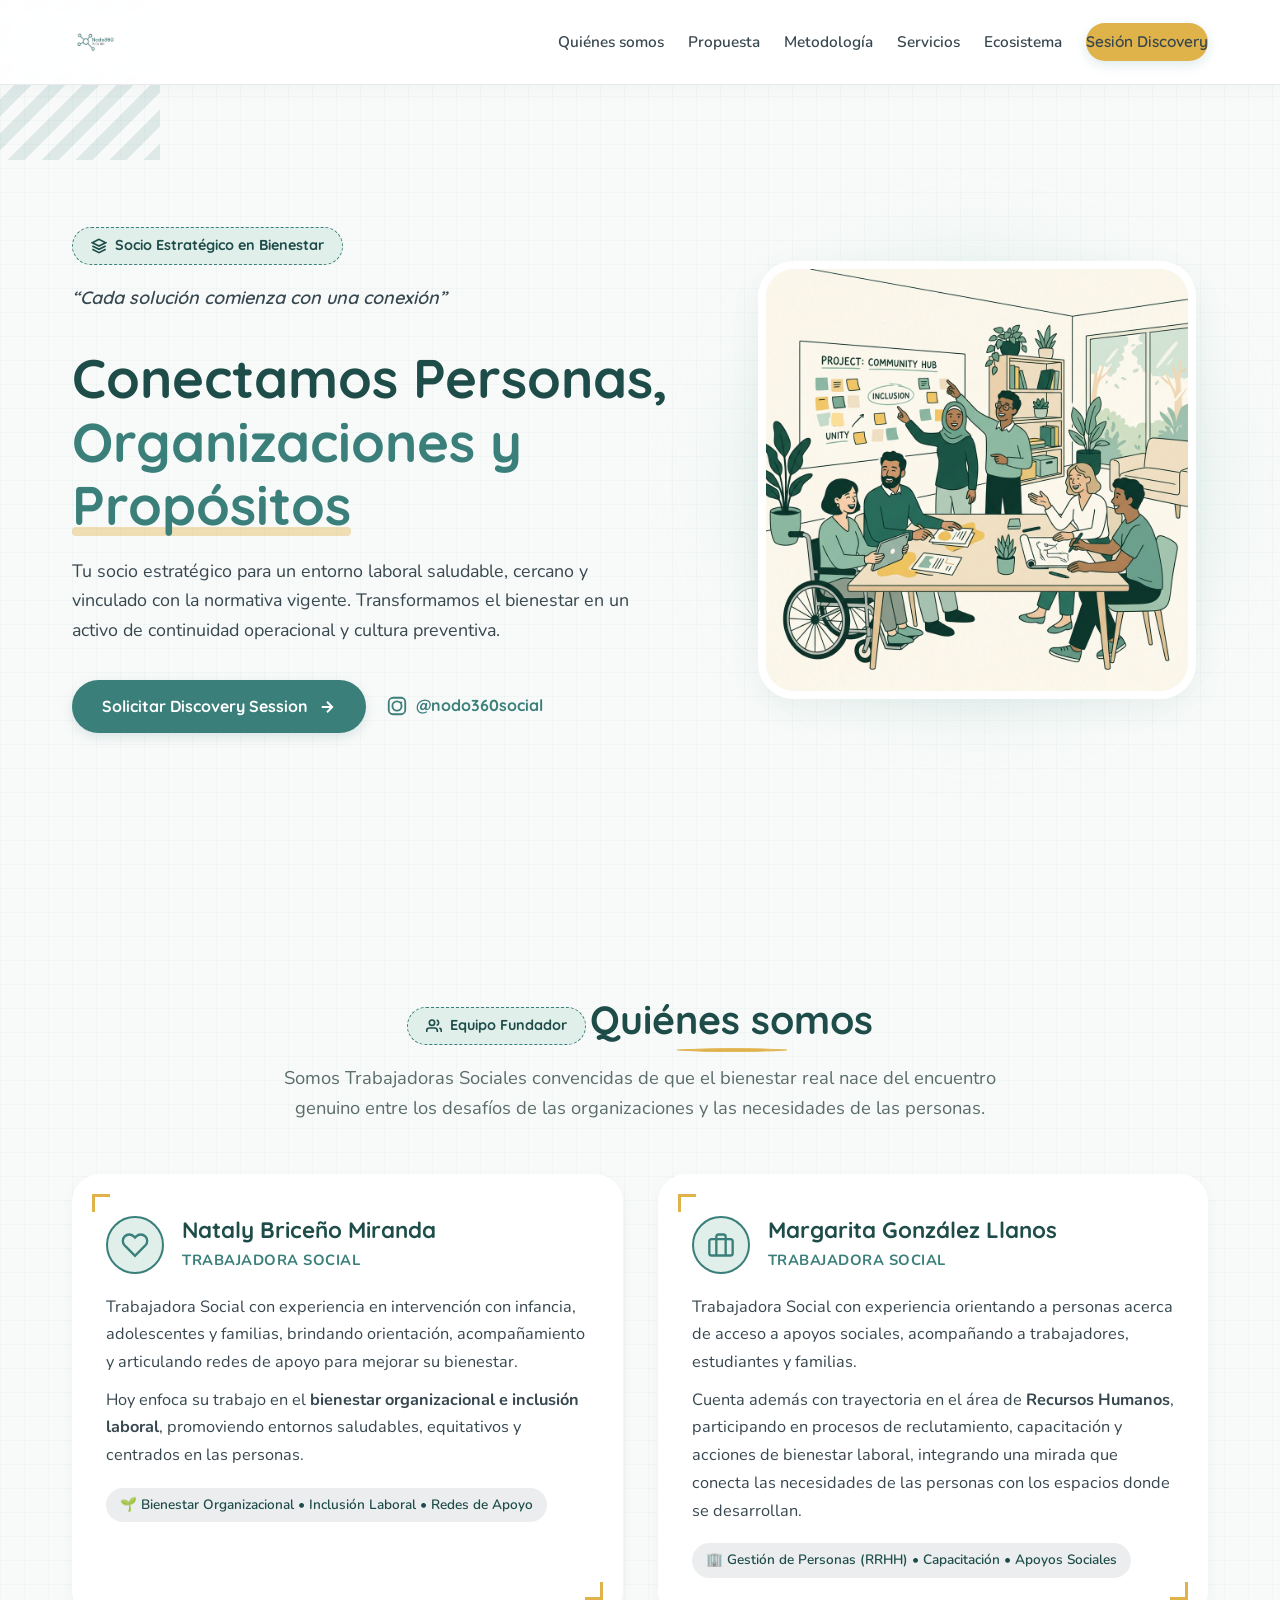
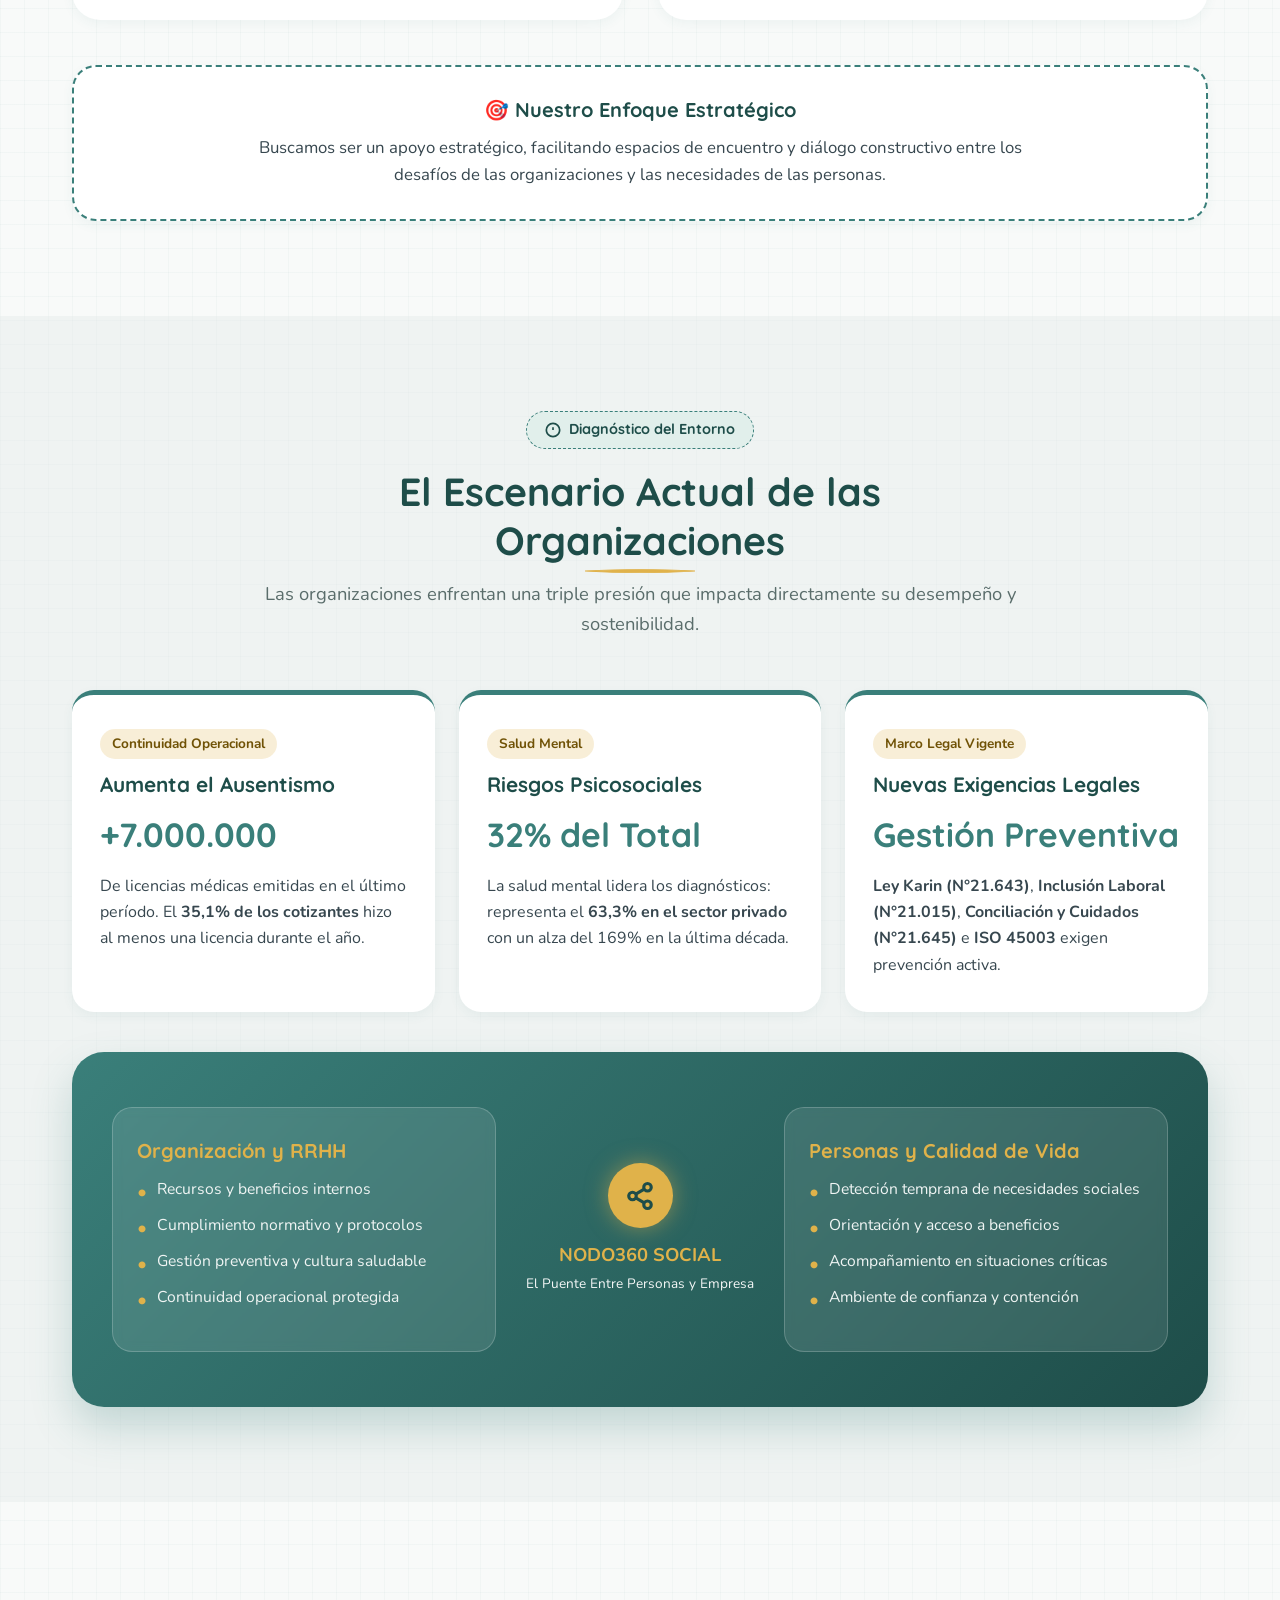
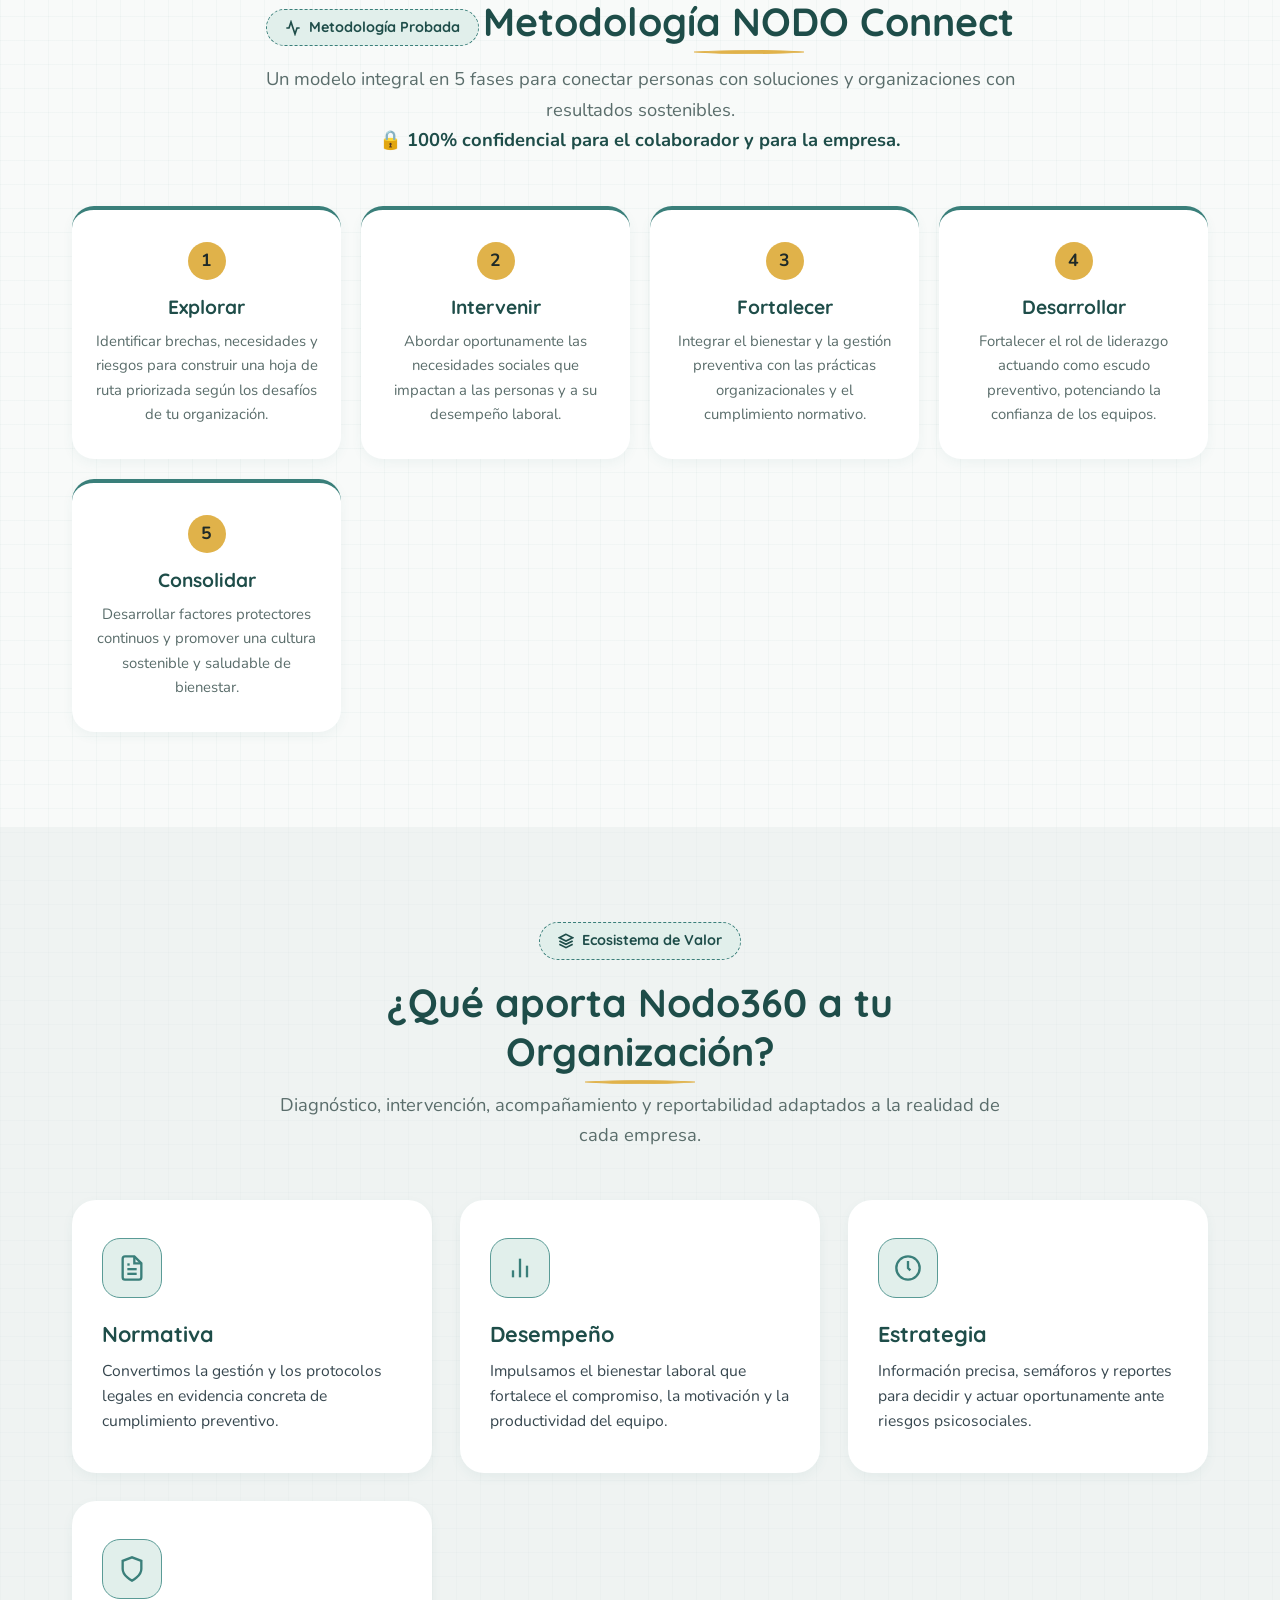
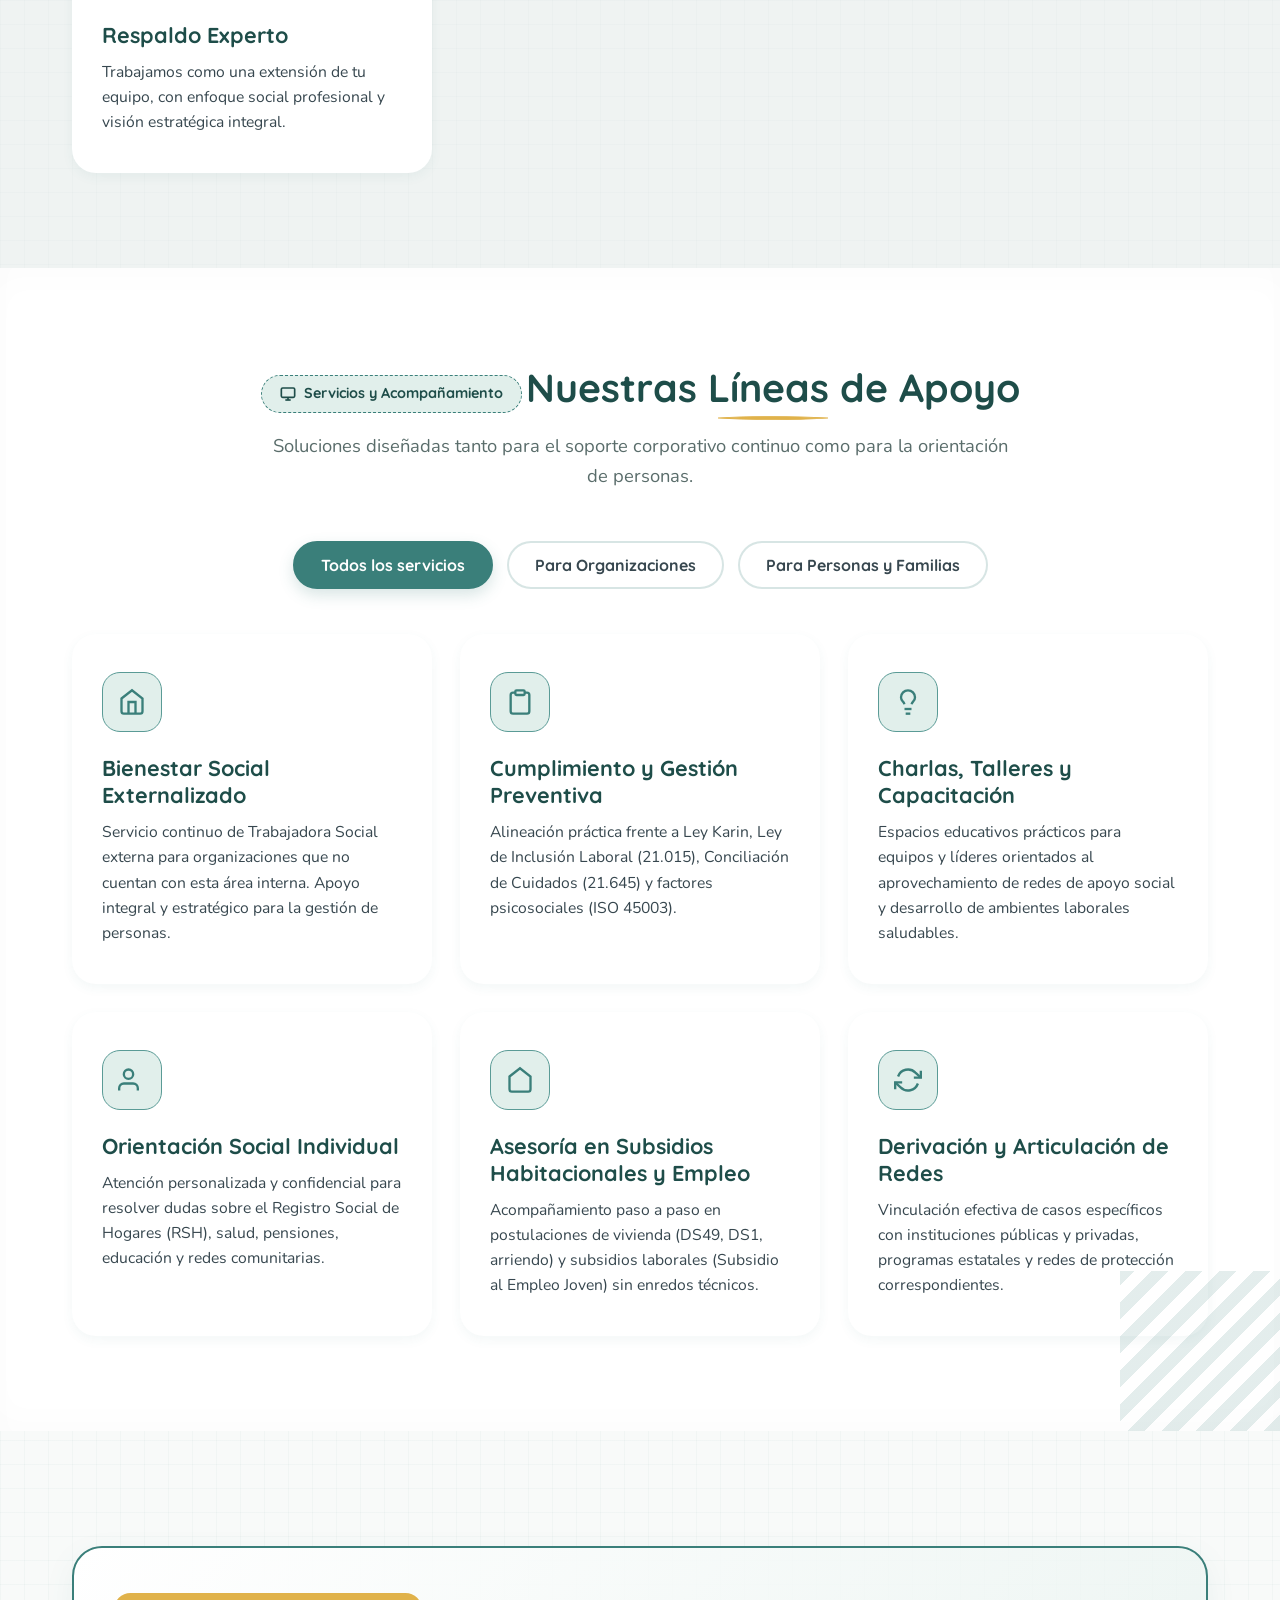
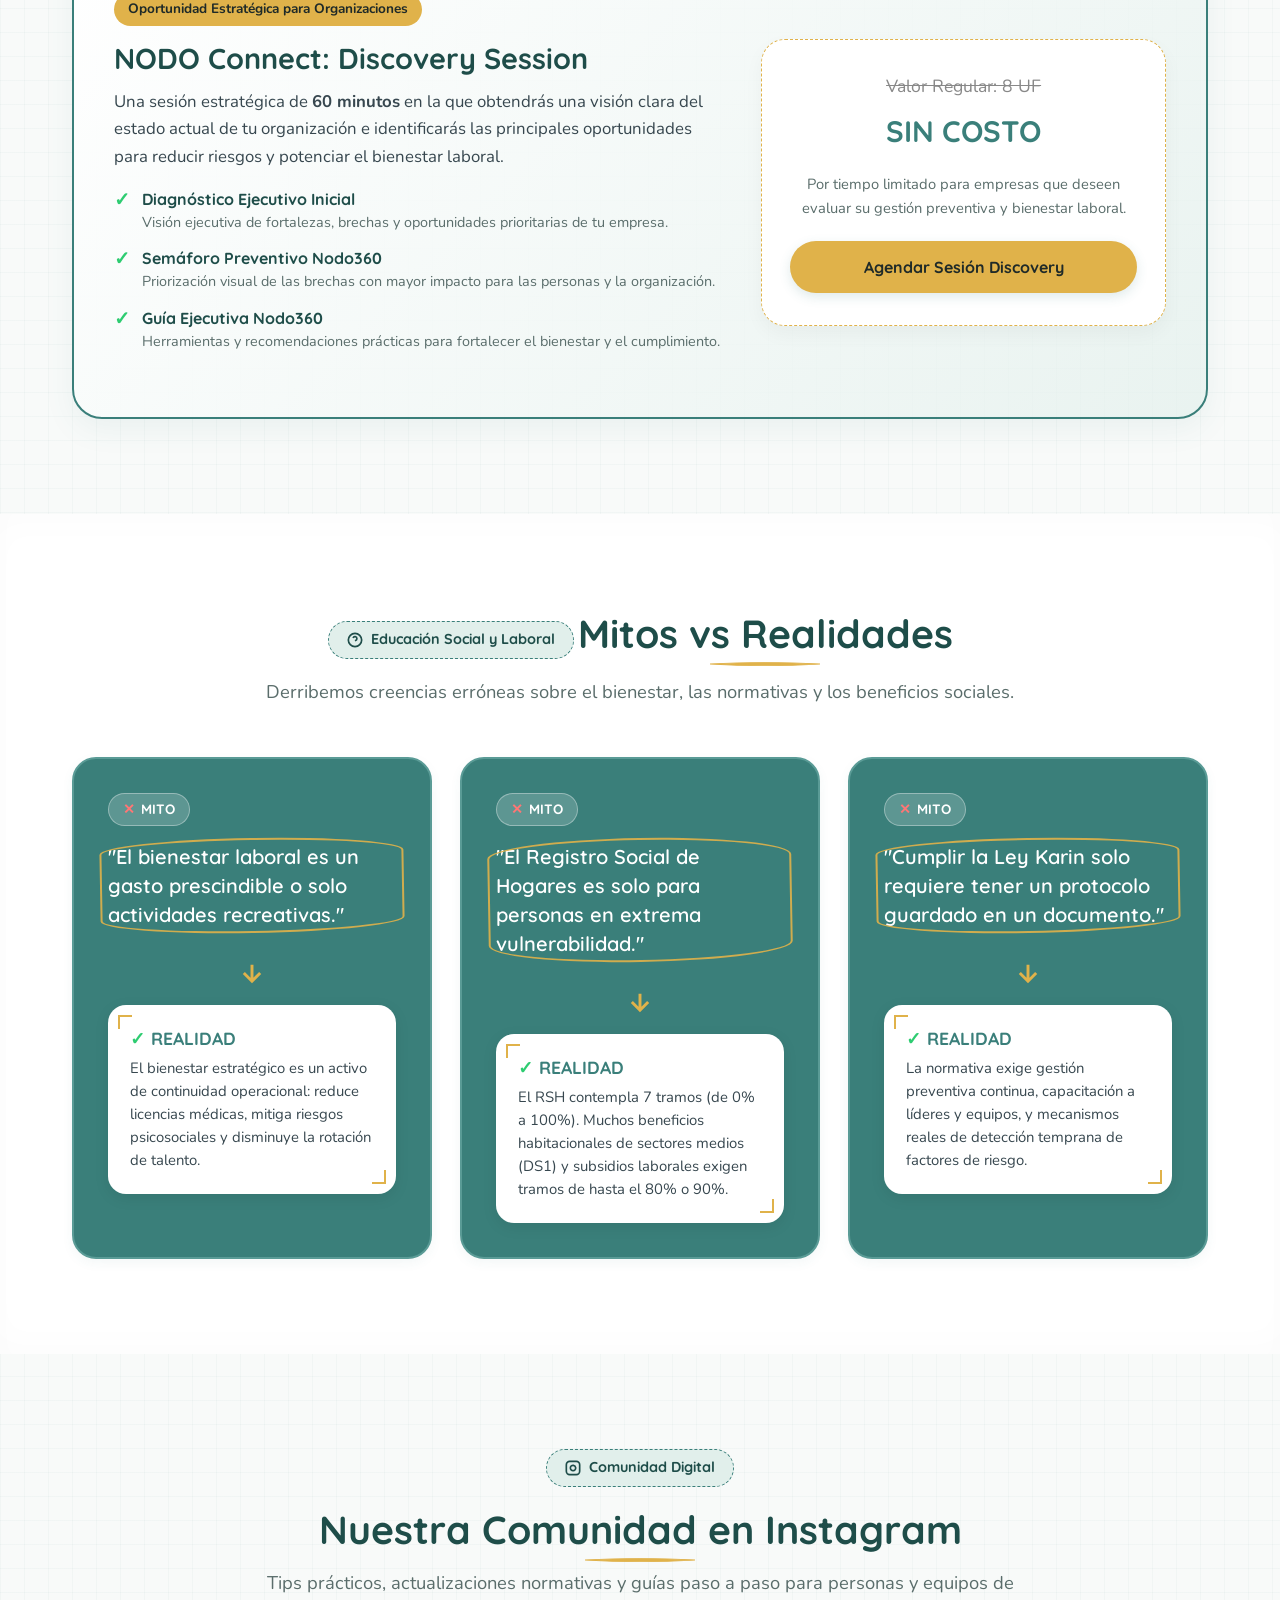
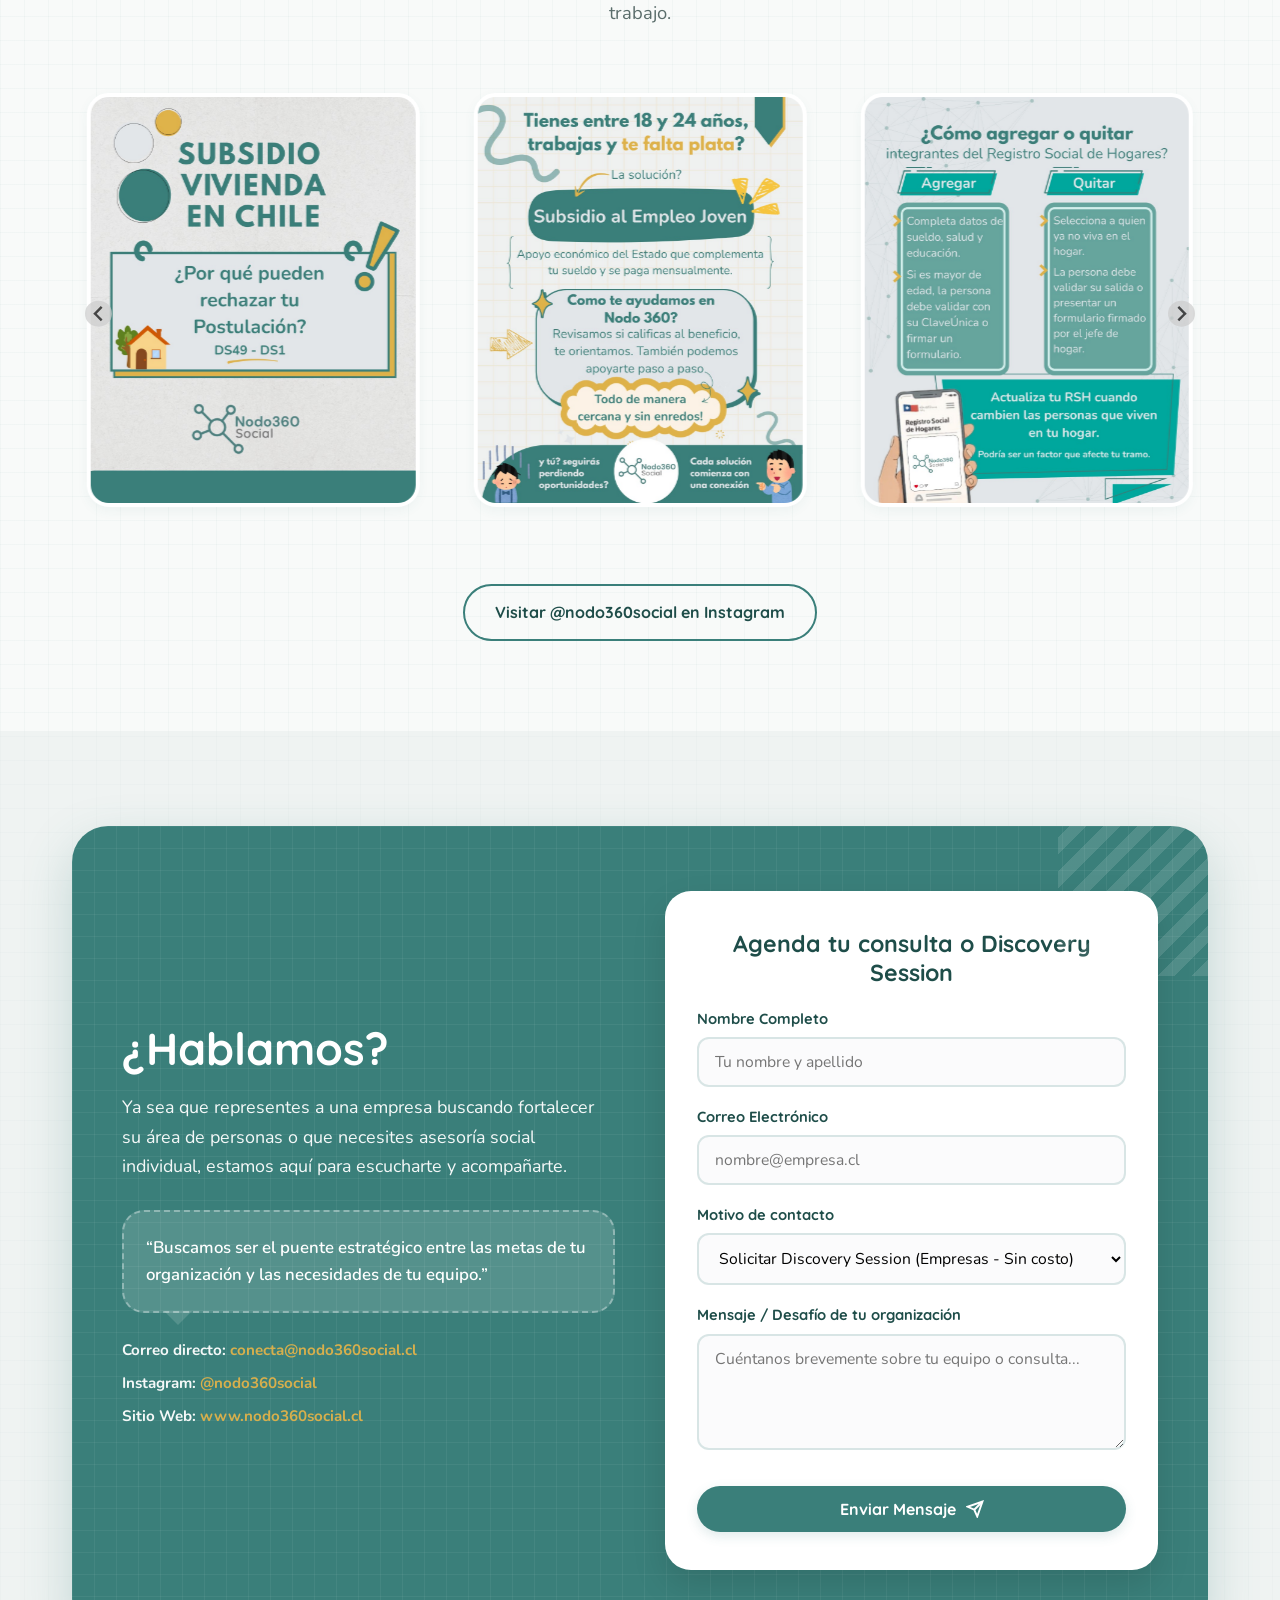
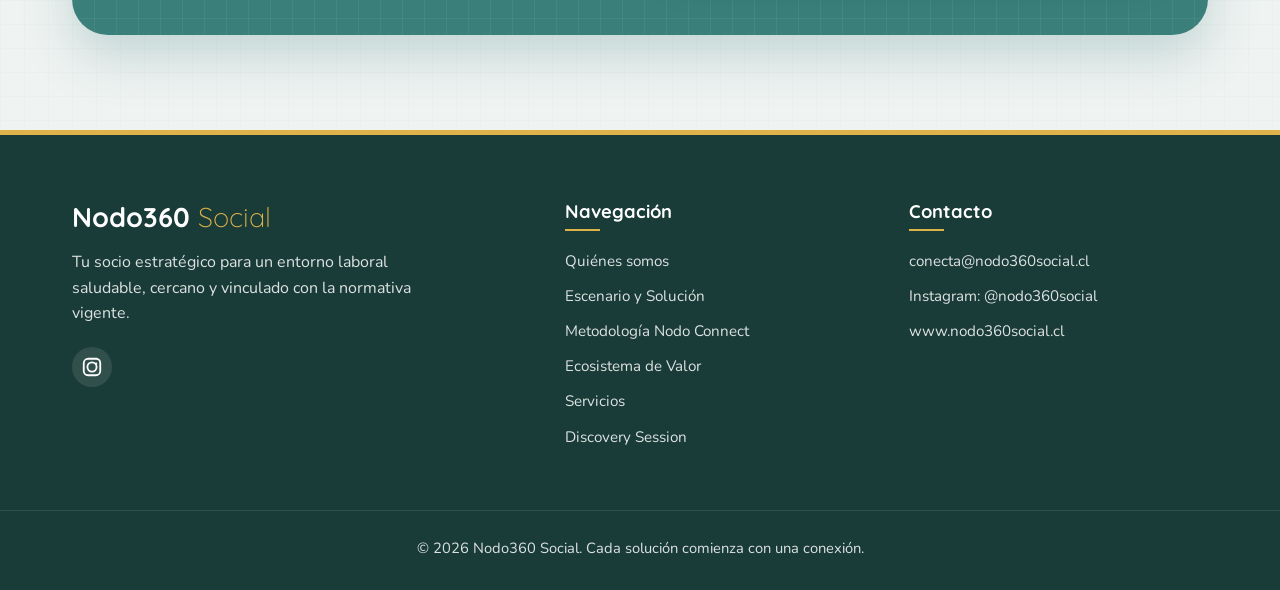
==== commit 91b4494f: "fix: Remove AOS script dependency and reveal all sections instantly" ====
--- a/index.html
+++ b/index.html
@@ -12,8 +12,6 @@
     <link href="https://fonts.googleapis.com/css2?family=Nunito:ital,wght@0,300;0,400;0,600;0,700;1,400&family=Quicksand:wght@500;600;700&display=swap" rel="stylesheet">
     
     <!-- Scroll Animations (AOS) -->
-    <link rel="stylesheet" href="https://unpkg.com/aos@next/dist/aos.css" />
-    
     <!-- Splide.js CSS (Carousel) -->
     <link rel="stylesheet" href="https://cdn.jsdelivr.net/npm/@splidejs/splide@4.1.4/dist/css/splide.min.css">
     
@@ -53,7 +51,7 @@
         <section id="hero" class="section-hero">
             <div class="diagonal-stripes stripes-top-left" aria-hidden="true"></div>
             <div class="container hero-grid">
-                <div class="hero-content" data-aos="fade-right">
+                <div class="hero-content">
                     <div class="accent-badge">
                         <svg class="ui-icon" width="16" height="16" viewBox="0 0 24 24" fill="none" stroke="currentColor" stroke-width="2.5" aria-hidden="true"><path d="M12 2L2 7l10 5 10-5-10-5zM2 17l10 5 10-5M2 12l10 5 10-5"/></svg>
                         <span>Socio Estratégico en Bienestar</span>
@@ -74,7 +72,7 @@
                         </a>
                     </div>
                 </div>
-                <div class="hero-image" data-aos="zoom-in" data-aos-delay="100">
+                <div class="hero-image">
                     <img src="./assets/hero-social.png" alt="Ilustración representativa de acompañamiento y orientación social en Nodo360" class="floating-img">
                 </div>
             </div>
@@ -83,7 +81,7 @@
         <!-- Quienes Somos: Nataly & Margarita -->
         <section id="about" class="section">
             <div class="container">
-                <div class="section-header" data-aos="fade-up">
+                <div class="section-header">
                     <div class="accent-badge">
                         <svg class="ui-icon" width="16" height="16" viewBox="0 0 24 24" fill="none" stroke="currentColor" stroke-width="2.5" aria-hidden="true"><path d="M17 21v-2a4 4 0 0 0-4-4H5a4 4 0 0 0-4 4v2"></path><circle cx="9" cy="7" r="4"></circle><path d="M23 21v-2a4 4 0 0 0-3-3.87"></path><path d="M16 3.13a4 4 0 0 1 0 7.75"></path></svg>
                         <span>Equipo Fundador</span>
@@ -96,7 +94,7 @@
 
                 <div class="team-grid">
                     <!-- Perfil 1: Nataly Briceño Miranda -->
-                    <article class="team-card" data-aos="fade-up" data-aos-delay="100">
+                    <article class="team-card">
                         <div class="team-header">
                             <div class="team-avatar-badge" aria-hidden="true">
                                 <svg class="ui-icon" width="28" height="28" viewBox="0 0 24 24" fill="none" stroke="currentColor" stroke-width="2"><path d="M20.84 4.61a5.5 5.5 0 0 0-7.78 0L12 5.67l-1.06-1.06a5.5 5.5 0 0 0-7.78 7.78l1.06 1.06L12 21.23l7.78-7.78 1.06-1.06a5.5 5.5 0 0 0 0-7.78z"></path></svg>
@@ -118,7 +116,7 @@
                     </article>
 
                     <!-- Perfil 2: Margarita González Llanos -->
-                    <article class="team-card" data-aos="fade-up" data-aos-delay="200">
+                    <article class="team-card">
                         <div class="team-header">
                             <div class="team-avatar-badge" aria-hidden="true">
                                 <svg class="ui-icon" width="28" height="28" viewBox="0 0 24 24" fill="none" stroke="currentColor" stroke-width="2"><rect x="2" y="7" width="20" height="14" rx="2" ry="2"></rect><path d="M16 21V5a2 2 0 0 0-2-2h-4a2 2 0 0 0-2 2v16"></path></svg>
@@ -141,7 +139,7 @@
                 </div>
 
                 <!-- Enfoque Puente -->
-                <div class="impact-banner" style="margin-top: 45px;" data-aos="fade-up">
+                <div class="impact-banner" style="margin-top: 45px;">
                     <h4>🎯 Nuestro Enfoque Estratégico</h4>
                     <p style="max-width: 820px; margin: 0 auto; color: var(--text-color); font-size: 1.05rem;">
                         Buscamos ser un apoyo estratégico, facilitando espacios de encuentro y diálogo constructivo entre los desafíos de las organizaciones y las necesidades de las personas.
@@ -153,7 +151,7 @@
         <!-- Escenario Actual: Triple Presión Organizacional (Dossier) -->
         <section id="solucion" class="section-secondary">
             <div class="container">
-                <div class="section-header" data-aos="fade-up">
+                <div class="section-header">
                     <div class="accent-badge">
                         <svg class="ui-icon" width="16" height="16" viewBox="0 0 24 24" fill="none" stroke="currentColor" stroke-width="2.5" aria-hidden="true"><circle cx="12" cy="12" r="10"></circle><line x1="12" y1="8" x2="12" y2="12"></line><line x1="12" y1="16" x2="12.01" y2="16"></line></svg>
                         <span>Diagnóstico del Entorno</span>
@@ -164,7 +162,7 @@
 
                 <div class="pressure-grid">
                     <!-- Ausentismo -->
-                    <article class="pressure-card" data-aos="fade-up" data-aos-delay="100">
+                    <article class="pressure-card">
                         <span class="pressure-badge">Continuidad Operacional</span>
                         <h3>Aumenta el Ausentismo</h3>
                         <div class="pressure-stat">+7.000.000</div>
@@ -172,7 +170,7 @@
                     </article>
 
                     <!-- Riesgos Psicosociales -->
-                    <article class="pressure-card" data-aos="fade-up" data-aos-delay="200">
+                    <article class="pressure-card">
                         <span class="pressure-badge">Salud Mental</span>
                         <h3>Riesgos Psicosociales</h3>
                         <div class="pressure-stat">32% del Total</div>
@@ -180,7 +178,7 @@
                     </article>
 
                     <!-- Exigencias Regulatorias -->
-                    <article class="pressure-card" data-aos="fade-up" data-aos-delay="300">
+                    <article class="pressure-card">
                         <span class="pressure-badge">Marco Legal Vigente</span>
                         <h3>Nuevas Exigencias Legales</h3>
                         <div class="pressure-stat">Gestión Preventiva</div>
@@ -189,7 +187,7 @@
                 </div>
 
                 <!-- Puente Estratégico Nodo360 -->
-                <div class="bridge-box" data-aos="zoom-in">
+                <div class="bridge-box">
                     <div class="bridge-grid">
                         <div class="bridge-col">
                             <h4>Organización y RRHH</h4>
@@ -226,7 +224,7 @@
         <!-- Metodología NODO Connect -->
         <section id="metodologia" class="section">
             <div class="container">
-                <div class="section-header" data-aos="fade-up">
+                <div class="section-header">
                     <div class="accent-badge">
                         <svg class="ui-icon" width="16" height="16" viewBox="0 0 24 24" fill="none" stroke="currentColor" stroke-width="2.5" aria-hidden="true"><polyline points="22 12 18 12 15 21 9 3 6 12 2 12"></polyline></svg>
                         <span>Metodología Probada</span>
@@ -240,35 +238,35 @@
 
                 <div class="method-grid">
                     <!-- Fase 1 -->
-                    <div class="method-step" data-aos="fade-up" data-aos-delay="100">
+                    <div class="method-step">
                         <div class="step-num" aria-hidden="true">1</div>
                         <h4>Explorar</h4>
                         <p>Identificar brechas, necesidades y riesgos para construir una hoja de ruta priorizada según los desafíos de tu organización.</p>
                     </div>
 
                     <!-- Fase 2 -->
-                    <div class="method-step" data-aos="fade-up" data-aos-delay="200">
+                    <div class="method-step">
                         <div class="step-num" aria-hidden="true">2</div>
                         <h4>Intervenir</h4>
                         <p>Abordar oportunamente las necesidades sociales que impactan a las personas y a su desempeño laboral.</p>
                     </div>
 
                     <!-- Fase 3 -->
-                    <div class="method-step" data-aos="fade-up" data-aos-delay="300">
+                    <div class="method-step">
                         <div class="step-num" aria-hidden="true">3</div>
                         <h4>Fortalecer</h4>
                         <p>Integrar el bienestar y la gestión preventiva con las prácticas organizacionales y el cumplimiento normativo.</p>
                     </div>
 
                     <!-- Fase 4 -->
-                    <div class="method-step" data-aos="fade-up" data-aos-delay="400">
+                    <div class="method-step">
                         <div class="step-num" aria-hidden="true">4</div>
                         <h4>Desarrollar</h4>
                         <p>Fortalecer el rol de liderazgo actuando como escudo preventivo, potenciando la confianza de los equipos.</p>
                     </div>
 
                     <!-- Fase 5 -->
-                    <div class="method-step" data-aos="fade-up" data-aos-delay="500">
+                    <div class="method-step">
                         <div class="step-num" aria-hidden="true">5</div>
                         <h4>Consolidar</h4>
                         <p>Desarrollar factores protectores continuos y promover una cultura sostenible y saludable de bienestar.</p>
@@ -280,7 +278,7 @@
         <!-- Ecosistema de Valor Nodo360 (Dossier Page 6) -->
         <section id="ecosistema" class="section-secondary">
             <div class="container">
-                <div class="section-header" data-aos="fade-up">
+                <div class="section-header">
                     <div class="accent-badge">
                         <svg class="ui-icon" width="16" height="16" viewBox="0 0 24 24" fill="none" stroke="currentColor" stroke-width="2.5" aria-hidden="true"><polygon points="12 2 2 7 12 12 22 7 12 2"></polygon><polyline points="2 17 12 22 22 17"></polyline><polyline points="2 12 12 17 22 12"></polyline></svg>
                         <span>Ecosistema de Valor</span>
@@ -290,7 +288,7 @@
                 </div>
 
                 <div class="services-grid">
-                    <div class="service-card" data-aos="fade-up" data-aos-delay="100">
+                    <div class="service-card">
                         <div class="icon-wrap" aria-hidden="true">
                             <svg class="ui-icon" width="28" height="28" viewBox="0 0 24 24" fill="none" stroke="currentColor" stroke-width="2"><path d="M14 2H6a2 2 0 0 0-2 2v16a2 2 0 0 0 2 2h12a2 2 0 0 0 2-2V8z"></path><polyline points="14 2 14 8 20 8"></polyline><line x1="16" y1="13" x2="8" y2="13"></line><line x1="16" y1="17" x2="8" y2="17"></line><polyline points="10 9 9 9 8 9"></polyline></svg>
                         </div>
@@ -298,7 +296,7 @@
                         <p>Convertimos la gestión y los protocolos legales en evidencia concreta de cumplimiento preventivo.</p>
                     </div>
 
-                    <div class="service-card" data-aos="fade-up" data-aos-delay="200">
+                    <div class="service-card">
                         <div class="icon-wrap" aria-hidden="true">
                             <svg class="ui-icon" width="28" height="28" viewBox="0 0 24 24" fill="none" stroke="currentColor" stroke-width="2"><line x1="18" y1="20" x2="18" y2="10"></line><line x1="12" y1="20" x2="12" y2="4"></line><line x1="6" y1="20" x2="6" y2="14"></line></svg>
                         </div>
@@ -306,7 +304,7 @@
                         <p>Impulsamos el bienestar laboral que fortalece el compromiso, la motivación y la productividad del equipo.</p>
                     </div>
 
-                    <div class="service-card" data-aos="fade-up" data-aos-delay="300">
+                    <div class="service-card">
                         <div class="icon-wrap" aria-hidden="true">
                             <svg class="ui-icon" width="28" height="28" viewBox="0 0 24 24" fill="none" stroke="currentColor" stroke-width="2"><circle cx="12" cy="12" r="10"></circle><polyline points="12 6 12 12 14 14"></polyline></svg>
                         </div>
@@ -314,7 +312,7 @@
                         <p>Información precisa, semáforos y reportes para decidir y actuar oportunamente ante riesgos psicosociales.</p>
                     </div>
 
-                    <div class="service-card" data-aos="fade-up" data-aos-delay="400">
+                    <div class="service-card">
                         <div class="icon-wrap" aria-hidden="true">
                             <svg class="ui-icon" width="28" height="28" viewBox="0 0 24 24" fill="none" stroke="currentColor" stroke-width="2"><path d="M12 22s8-4 8-10V5l-8-3-8 3v7c0 6 8 10 8 10z"></path></svg>
                         </div>
@@ -329,7 +327,7 @@
         <section id="services" class="section-bg">
             <div class="diagonal-stripes stripes-bottom-right" aria-hidden="true"></div>
             <div class="container">
-                <div class="section-header" data-aos="fade-up">
+                <div class="section-header">
                     <div class="accent-badge">
                         <svg class="ui-icon" width="16" height="16" viewBox="0 0 24 24" fill="none" stroke="currentColor" stroke-width="2.5" aria-hidden="true"><rect x="2" y="3" width="20" height="14" rx="2" ry="2"></rect><line x1="8" y1="21" x2="16" y2="21"></line><line x1="12" y1="17" x2="12" y2="21"></line></svg>
                         <span>Servicios y Acompañamiento</span>
@@ -338,7 +336,7 @@
                     <p>Soluciones diseñadas tanto para el soporte corporativo continuo como para la orientación de personas.</p>
                 </div>
                 
-                <div class="audience-tabs" data-aos="fade-up" data-aos-delay="100" role="tablist" aria-label="Filtrar servicios">
+                <div class="audience-tabs" role="tablist" aria-label="Filtrar servicios">
                     <button class="tab-btn active" role="tab" aria-selected="true" onclick="filterServices('all')">Todos los servicios</button>
                     <button class="tab-btn" role="tab" aria-selected="false" onclick="filterServices('organizaciones')">Para Organizaciones</button>
                     <button class="tab-btn" role="tab" aria-selected="false" onclick="filterServices('personas')">Para Personas y Familias</button>
@@ -346,7 +344,7 @@
 
                 <div class="services-grid">
                     <!-- Org 1: Bienestar Externalizado -->
-                    <div class="service-card" data-service="organizaciones" data-aos="fade-up" data-aos-delay="100">
+                    <div class="service-card" data-service="organizaciones">
                         <div class="icon-wrap" aria-hidden="true">
                             <svg class="ui-icon" width="28" height="28" viewBox="0 0 24 24" fill="none" stroke="currentColor" stroke-width="2"><path d="M3 9l9-7 9 7v11a2 2 0 0 1-2 2H5a2 2 0 0 1-2-2z"></path><polyline points="9 22 9 12 15 12 15 22"></polyline></svg>
                         </div>
@@ -355,7 +353,7 @@
                     </div>
 
                     <!-- Org 2: Gestión Preventiva y Normativa -->
-                    <div class="service-card" data-service="organizaciones" data-aos="fade-up" data-aos-delay="200">
+                    <div class="service-card" data-service="organizaciones">
                         <div class="icon-wrap" aria-hidden="true">
                             <svg class="ui-icon" width="28" height="28" viewBox="0 0 24 24" fill="none" stroke="currentColor" stroke-width="2"><path d="M16 4h2a2 2 0 0 1 2 2v14a2 2 0 0 1-2 2H6a2 2 0 0 1-2-2V6a2 2 0 0 1 2-2h2"></path><rect x="8" y="2" width="8" height="4" rx="1" ry="1"></rect></svg>
                         </div>
@@ -364,7 +362,7 @@
                     </div>
 
                     <!-- Org 3: Charlas y Talleres -->
-                    <div class="service-card" data-service="organizaciones" data-aos="fade-up" data-aos-delay="300">
+                    <div class="service-card" data-service="organizaciones">
                         <div class="icon-wrap" aria-hidden="true">
                             <svg class="ui-icon" width="28" height="28" viewBox="0 0 24 24" fill="none" stroke="currentColor" stroke-width="2"><line x1="9" y1="18" x2="15" y2="18"></line><line x1="10" y1="22" x2="14" y2="22"></line><path d="M15.09 14c.18-.98.65-1.74 1.41-2.5A4.65 4.65 0 0 0 18 8 6 6 0 0 0 6 8c0 1 .23 2.23 1.5 3.5A4.61 4.61 0 0 1 8.91 14"></path></svg>
                         </div>
@@ -373,7 +371,7 @@
                     </div>
 
                     <!-- Persona 1: Diagnóstico y RSH -->
-                    <div class="service-card" data-service="personas" data-aos="fade-up" data-aos-delay="100">
+                    <div class="service-card" data-service="personas">
                         <div class="icon-wrap" aria-hidden="true">
                             <svg class="ui-icon" width="28" height="28" viewBox="0 0 24 24" fill="none" stroke="currentColor" stroke-width="2"><path d="M17 21v-2a4 4 0 0 0-4-4H5a4 4 0 0 0-4 4v2"></path><circle cx="9" cy="7" r="4"></circle></svg>
                         </div>
@@ -382,7 +380,7 @@
                     </div>
                     
                     <!-- Persona 2: Postulación a Subsidios -->
-                    <div class="service-card" data-service="personas" data-aos="fade-up" data-aos-delay="200">
+                    <div class="service-card" data-service="personas">
                         <div class="icon-wrap" aria-hidden="true">
                             <svg class="ui-icon" width="28" height="28" viewBox="0 0 24 24" fill="none" stroke="currentColor" stroke-width="2"><path d="M3 9l9-7 9 7v11a2 2 0 0 1-2 2H5a2 2 0 0 1-2-2z"></path></svg>
                         </div>
@@ -391,7 +389,7 @@
                     </div>
 
                     <!-- Org/Persona: Derivación a Redes -->
-                    <div class="service-card" data-service="organizaciones" data-aos="fade-up" data-aos-delay="300">
+                    <div class="service-card" data-service="organizaciones">
                         <div class="icon-wrap" aria-hidden="true">
                             <svg class="ui-icon" width="28" height="28" viewBox="0 0 24 24" fill="none" stroke="currentColor" stroke-width="2"><polyline points="23 4 23 10 17 10"></polyline><polyline points="1 20 1 14 7 14"></polyline><path d="M3.51 9a9 9 0 0 1 14.85-3.36L23 10M1 14l4.64 4.36A9 9 0 0 0 20.49 15"></path></svg>
                         </div>
@@ -405,7 +403,7 @@
         <!-- Discovery Session (Dossier Page 7) -->
         <section id="discovery" class="section">
             <div class="container">
-                <div class="discovery-banner" data-aos="zoom-in">
+                <div class="discovery-banner">
                     <div class="discovery-content">
                         <span class="discovery-badge">Oportunidad Estratégica para Organizaciones</span>
                         <h3>NODO Connect: Discovery Session</h3>
@@ -457,7 +455,7 @@
         <!-- Mitos vs Realidades -->
         <section id="mitos" class="section-bg">
             <div class="container">
-                <div class="section-header" data-aos="fade-up">
+                <div class="section-header">
                     <div class="accent-badge">
                         <svg class="ui-icon" width="16" height="16" viewBox="0 0 24 24" fill="none" stroke="currentColor" stroke-width="2.5" aria-hidden="true"><circle cx="12" cy="12" r="10"></circle><path d="M9.09 9a3 3 0 0 1 5.83 1c0 2-3 3-3 3"></path><line x1="12" y1="17" x2="12.01" y2="17"></line></svg>
                         <span>Educación Social y Laboral</span>
@@ -468,7 +466,7 @@
 
                 <div class="myr-grid">
                     <!-- Mito 1 -->
-                    <div class="myr-card" data-aos="fade-up" data-aos-delay="100">
+                    <div class="myr-card">
                         <div class="badge-mito">
                             <span>✕</span> MITO
                         </div>
@@ -485,7 +483,7 @@
                     </div>
 
                     <!-- Mito 2 -->
-                    <div class="myr-card" data-aos="fade-up" data-aos-delay="200">
+                    <div class="myr-card">
                         <div class="badge-mito">
                             <span>✕</span> MITO
                         </div>
@@ -502,7 +500,7 @@
                     </div>
 
                     <!-- Mito 3 -->
-                    <div class="myr-card" data-aos="fade-up" data-aos-delay="300">
+                    <div class="myr-card">
                         <div class="badge-mito">
                             <span>✕</span> MITO
                         </div>
@@ -524,7 +522,7 @@
         <!-- Instagram Carousel -->
         <section id="instagram" class="section">
             <div class="container">
-                <div class="section-header" data-aos="fade-up">
+                <div class="section-header">
                     <div class="accent-badge">
                         <svg class="ui-icon" width="16" height="16" viewBox="0 0 24 24" fill="none" stroke="currentColor" stroke-width="2.5" aria-hidden="true"><rect x="2" y="2" width="20" height="20" rx="5" ry="5"></rect><path d="M16 11.37A4 4 0 1 1 12.63 8 4 4 0 0 1 16 11.37z"></path><line x1="17.5" y1="6.5" x2="17.51" y2="6.5"></line></svg>
                         <span>Comunidad Digital</span>
@@ -533,7 +531,7 @@
                     <p>Tips prácticos, actualizaciones normativas y guías paso a paso para personas y equipos de trabajo.</p>
                 </div>
                 
-                <div id="image-carousel" class="splide" aria-label="Carrusel de publicaciones de Instagram" data-aos="fade-up" data-aos-delay="100">
+                <div id="image-carousel" class="splide" aria-label="Carrusel de publicaciones de Instagram">
                     <div class="splide__track">
                         <ul class="splide__list">
                             <li class="splide__slide">
@@ -576,7 +574,7 @@
                     </div>
                 </div>
 
-                <div style="text-align: center; margin-top: 35px;" data-aos="fade-up">
+                <div style="text-align: center; margin-top: 35px;">
                     <a href="https://www.instagram.com/nodo360social/" target="_blank" rel="noopener noreferrer" class="btn btn-outline">
                         <span>Visitar @nodo360social en Instagram</span>
                     </a>
@@ -587,7 +585,7 @@
         <!-- Contact Section -->
         <section id="contact" class="section-secondary">
             <div class="container">
-                <div class="contact-box" data-aos="flip-up">
+                <div class="contact-box">
                     <div class="contact-grid">
                         <div class="contact-info">
                             <h2>¿Hablamos?</h2>
@@ -683,7 +681,6 @@
     </footer>
 
     <!-- Scripts -->
-    <script src="https://unpkg.com/aos@next/dist/aos.js"></script>
     <script src="https://cdn.jsdelivr.net/npm/@splidejs/splide@4.1.4/dist/js/splide.min.js"></script>
     <script src="main.js"></script>
 </body>
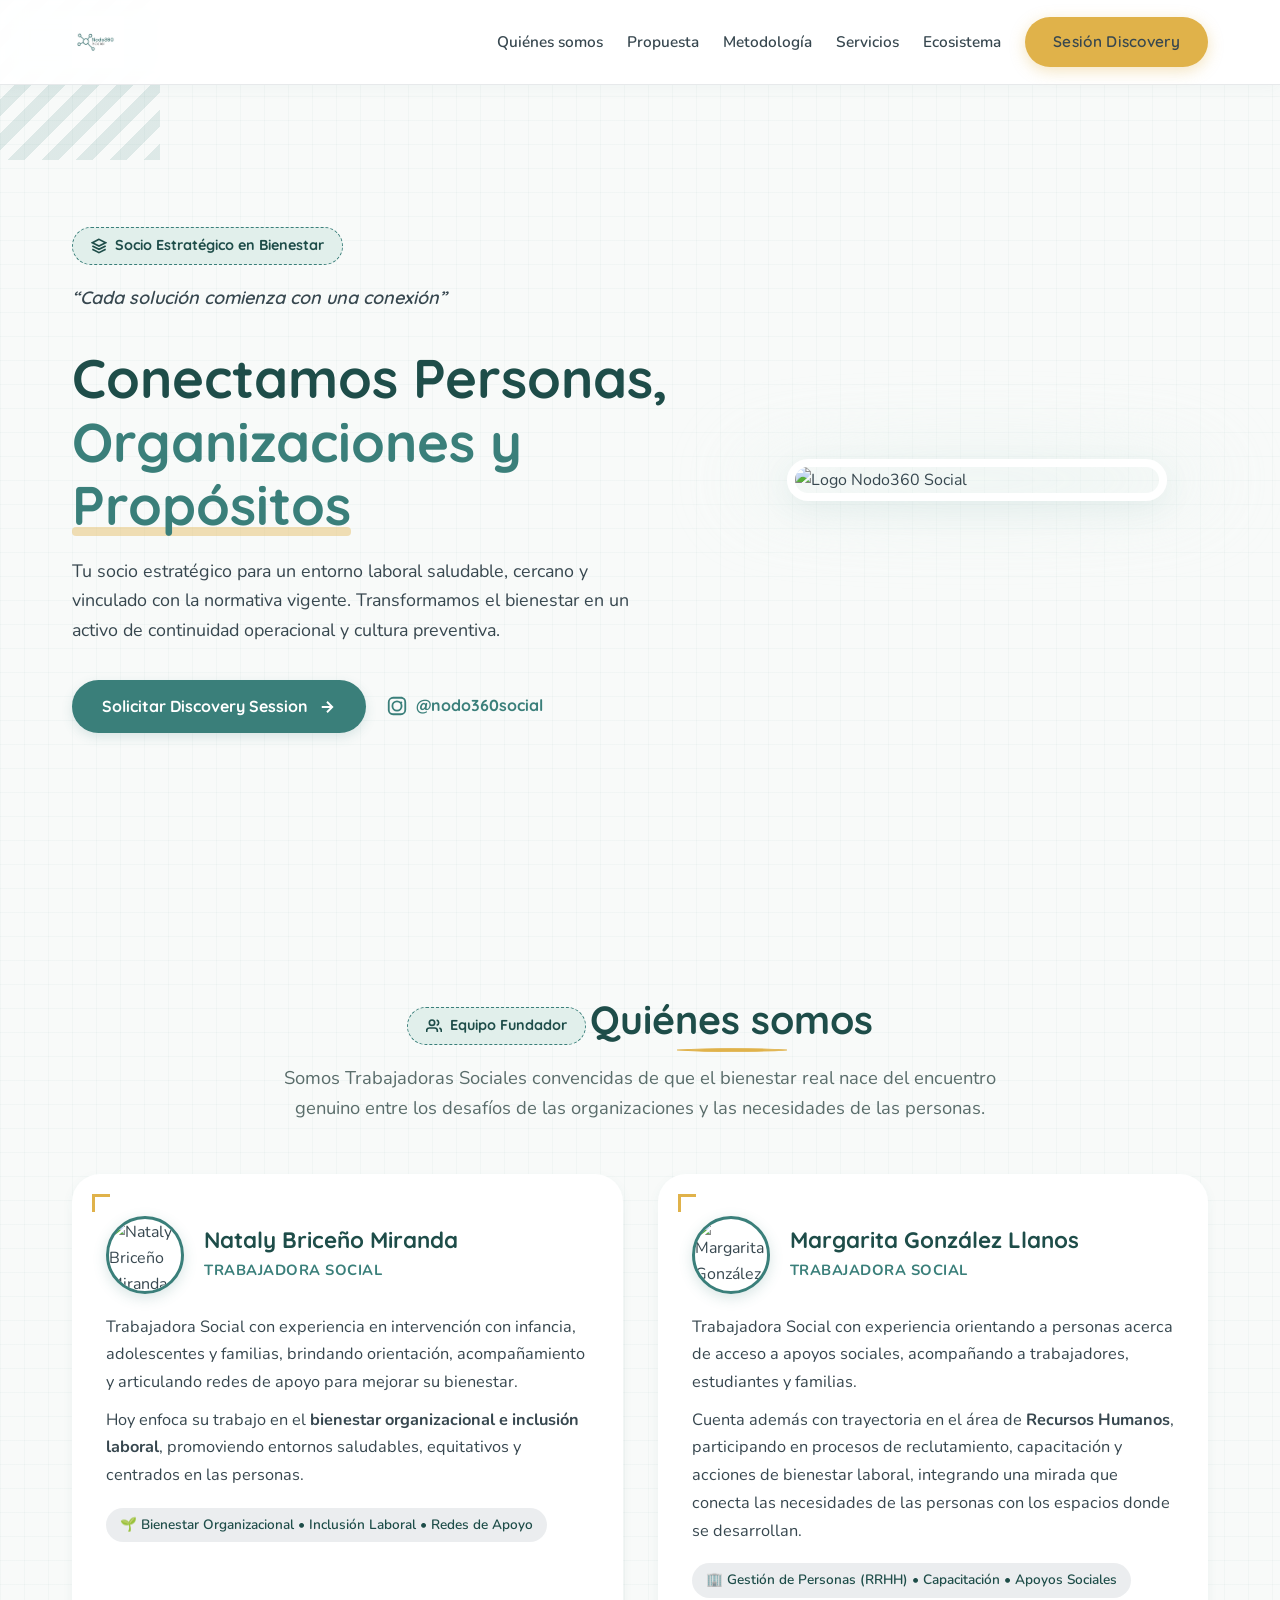
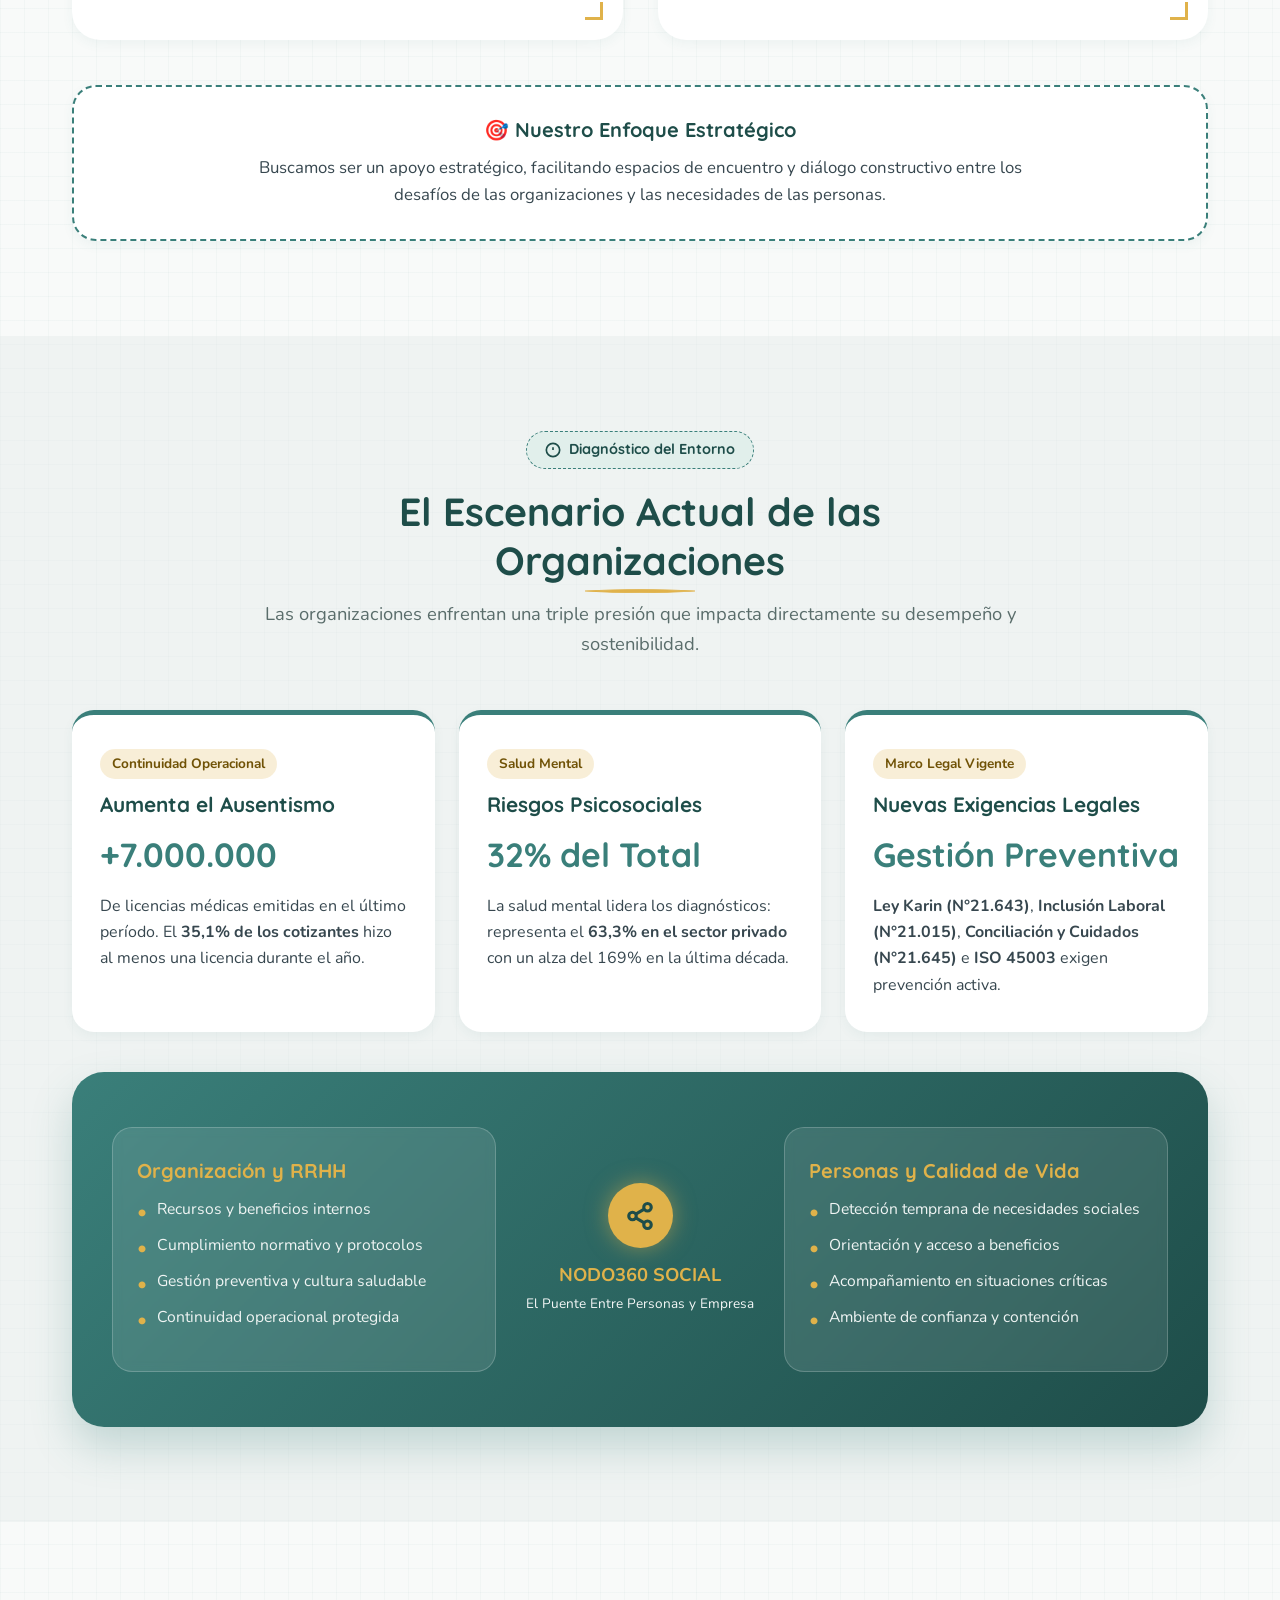
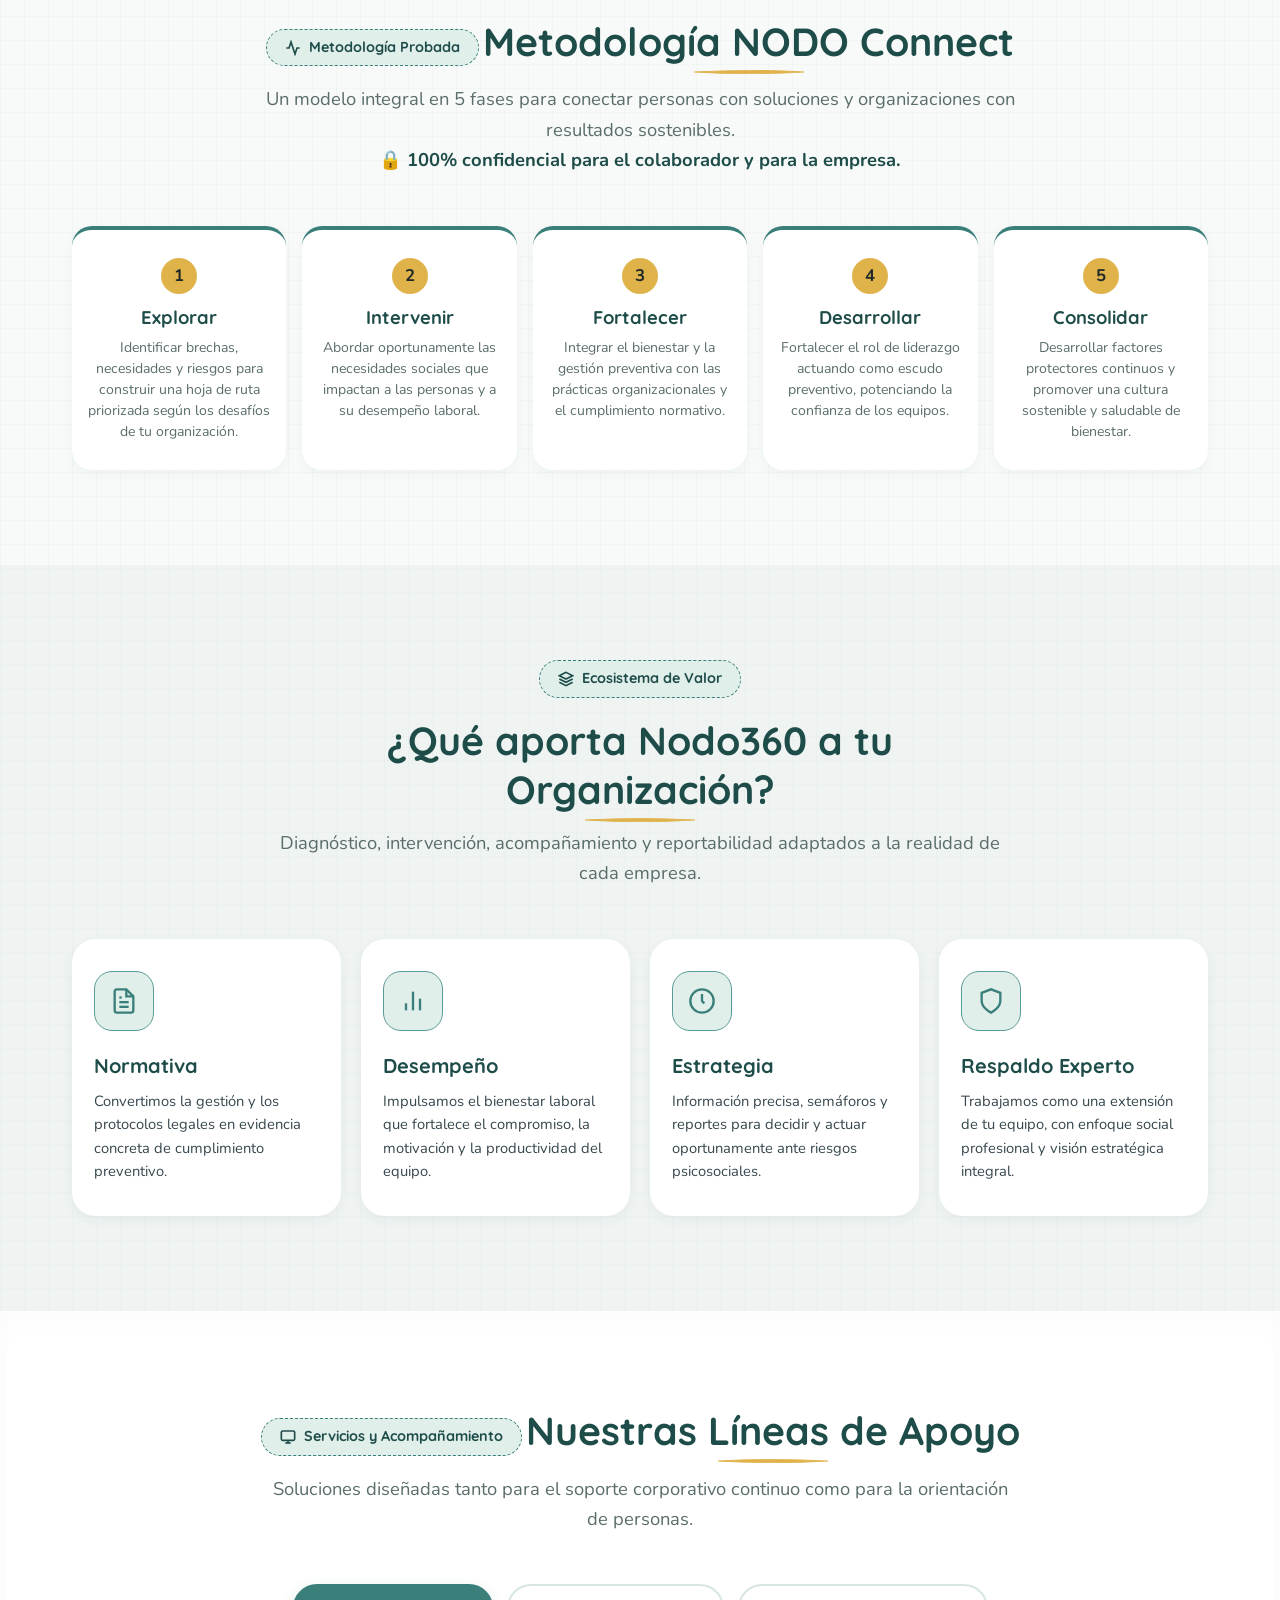
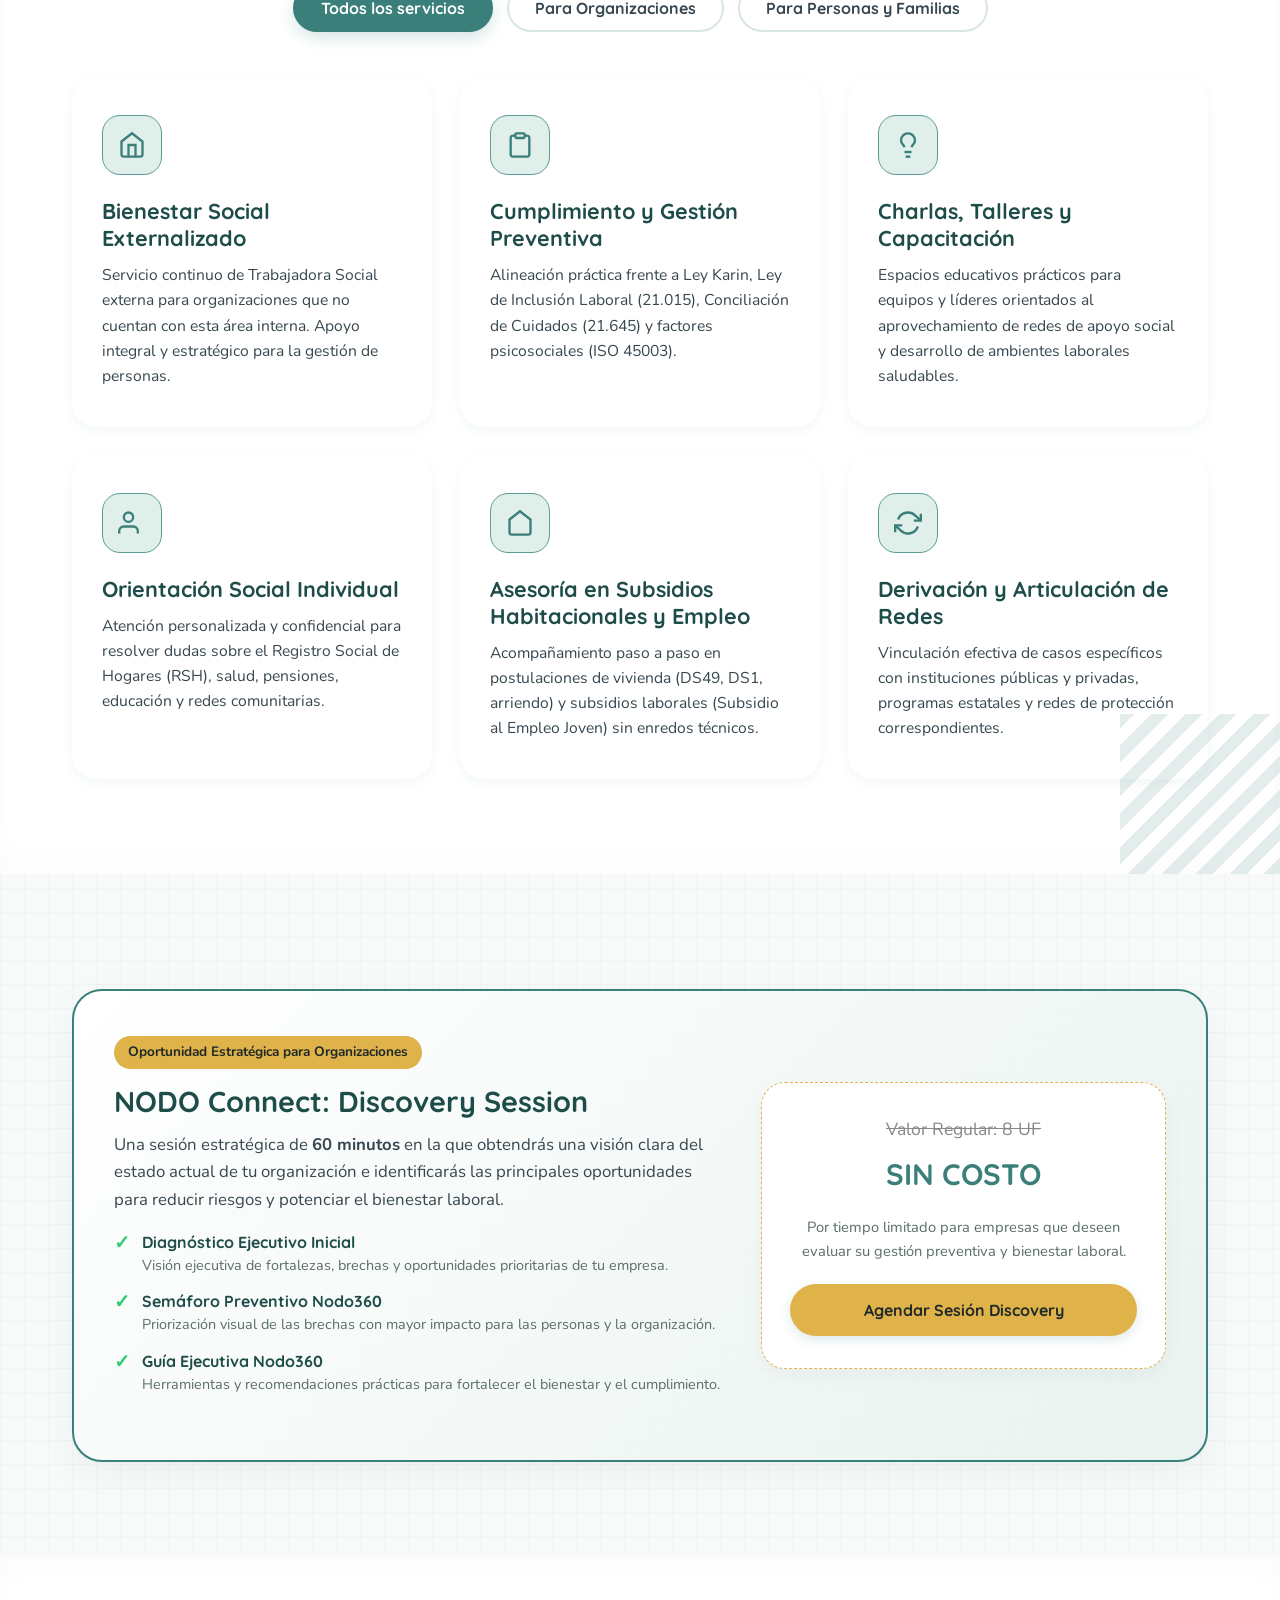
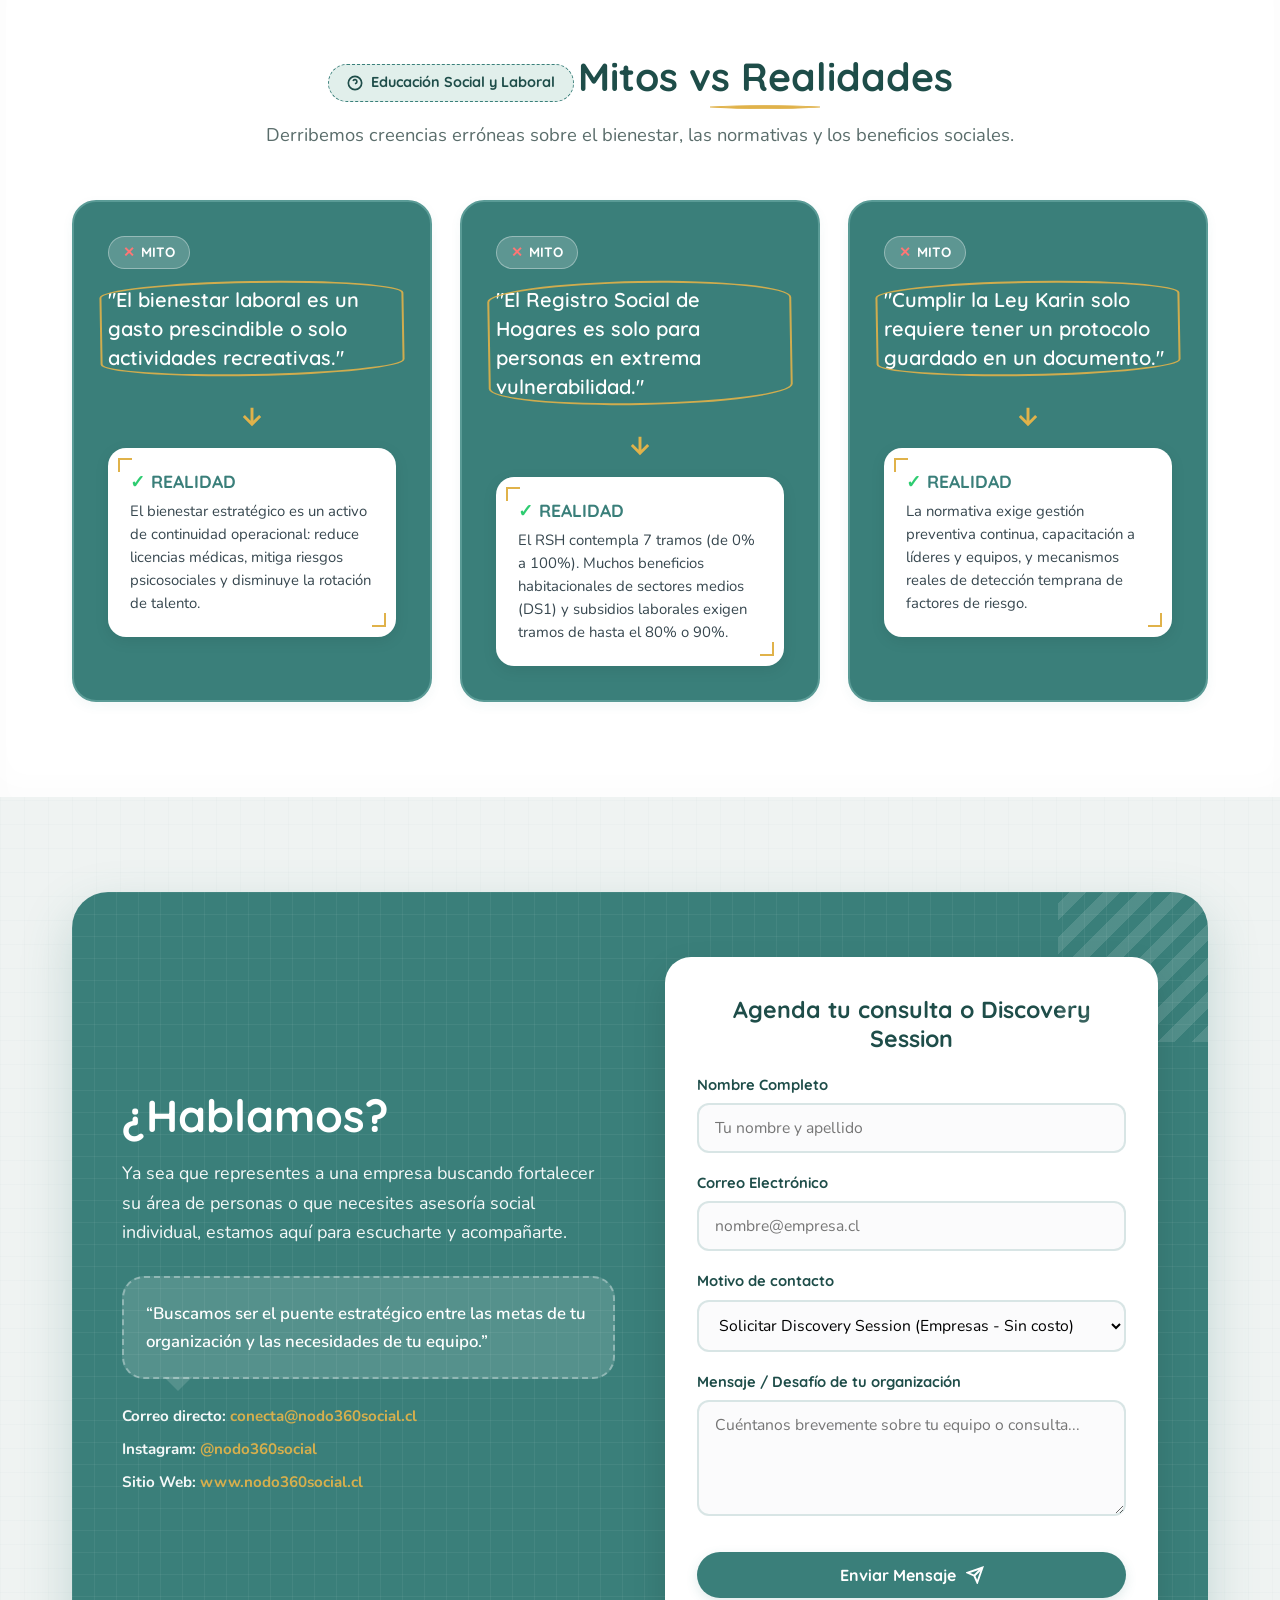
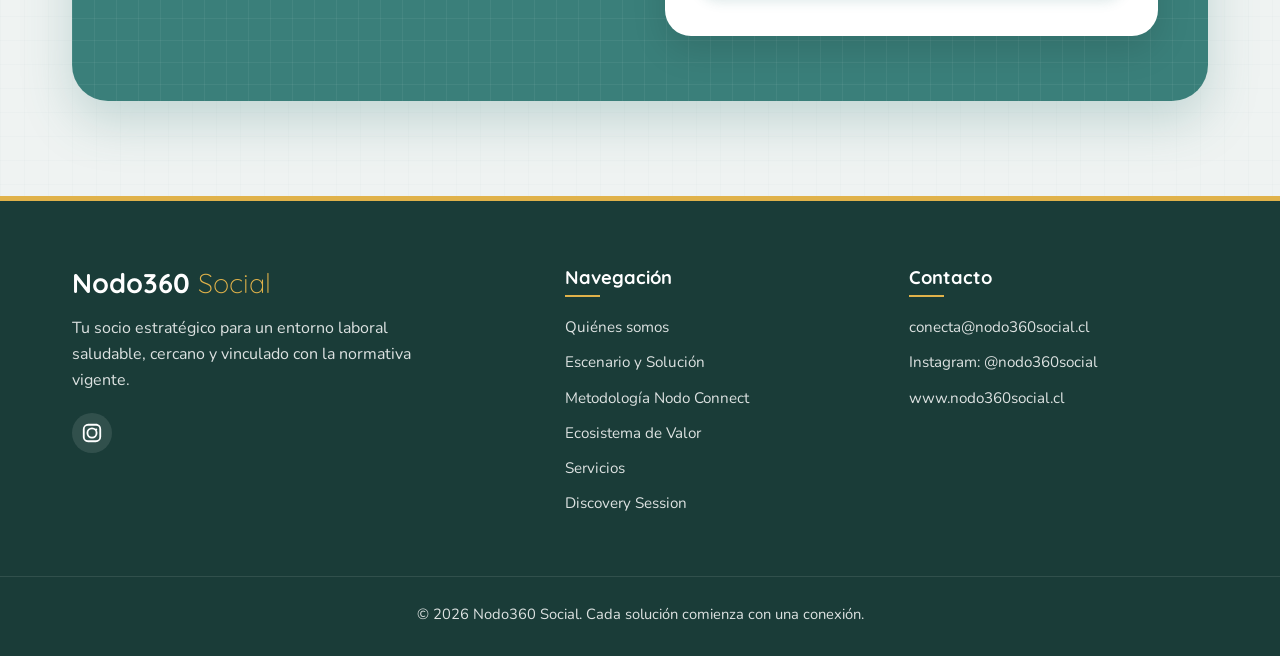
==== commit b67c09c2: "feat: Update team photos, logo hero, 5-in-row method, 4-in-row ecosystem, larger discovery button an" ====
--- a/index.html
+++ b/index.html
@@ -33,7 +33,7 @@
                     <li><a href="#metodologia">Metodología</a></li>
                     <li><a href="#services">Servicios</a></li>
                     <li><a href="#ecosistema">Ecosistema</a></li>
-                    <li><a href="#discovery" class="btn btn-secondary">Sesión Discovery</a></li>
+                    <li><a href="#discovery" class="btn btn-secondary btn-nav-discovery">Sesión Discovery</a></li>
                 </ul>
                 <button class="mobile-menu-icon" id="mobile-menu-toggle" aria-label="Abrir o cerrar menú de navegación" aria-expanded="false" aria-controls="main-nav-links">
                     <span></span>
@@ -73,7 +73,7 @@
                     </div>
                 </div>
                 <div class="hero-image">
-                    <img src="./assets/hero-social.png" alt="Ilustración representativa de acompañamiento y orientación social en Nodo360" class="floating-img">
+                    <img src="./assets/Logo Cuadrado.jpeg" alt="Logo Nodo360 Social" class="floating-img brand-hero-logo">
                 </div>
             </div>
         </section>
@@ -96,9 +96,7 @@
                     <!-- Perfil 1: Nataly Briceño Miranda -->
                     <article class="team-card">
                         <div class="team-header">
-                            <div class="team-avatar-badge" aria-hidden="true">
-                                <svg class="ui-icon" width="28" height="28" viewBox="0 0 24 24" fill="none" stroke="currentColor" stroke-width="2"><path d="M20.84 4.61a5.5 5.5 0 0 0-7.78 0L12 5.67l-1.06-1.06a5.5 5.5 0 0 0-7.78 7.78l1.06 1.06L12 21.23l7.78-7.78 1.06-1.06a5.5 5.5 0 0 0 0-7.78z"></path></svg>
-                            </div>
+                            <img src="./assets/Nataly.jpeg" alt="Nataly Briceño Miranda - Trabajadora Social" class="team-avatar-img">
                             <div>
                                 <h3>Nataly Briceño Miranda</h3>
                                 <span class="team-role">Trabajadora Social</span>
@@ -118,9 +116,7 @@
                     <!-- Perfil 2: Margarita González Llanos -->
                     <article class="team-card">
                         <div class="team-header">
-                            <div class="team-avatar-badge" aria-hidden="true">
-                                <svg class="ui-icon" width="28" height="28" viewBox="0 0 24 24" fill="none" stroke="currentColor" stroke-width="2"><rect x="2" y="7" width="20" height="14" rx="2" ry="2"></rect><path d="M16 21V5a2 2 0 0 0-2-2h-4a2 2 0 0 0-2 2v16"></path></svg>
-                            </div>
+                            <img src="./assets/Margarita.jpeg" alt="Margarita González Llanos - Trabajadora Social" class="team-avatar-img">
                             <div>
                                 <h3>Margarita González Llanos</h3>
                                 <span class="team-role">Trabajadora Social</span>
@@ -287,7 +283,7 @@
                     <p>Diagnóstico, intervención, acompañamiento y reportabilidad adaptados a la realidad de cada empresa.</p>
                 </div>
 
-                <div class="services-grid">
+                <div class="ecosystem-grid">
                     <div class="service-card">
                         <div class="icon-wrap" aria-hidden="true">
                             <svg class="ui-icon" width="28" height="28" viewBox="0 0 24 24" fill="none" stroke="currentColor" stroke-width="2"><path d="M14 2H6a2 2 0 0 0-2 2v16a2 2 0 0 0 2 2h12a2 2 0 0 0 2-2V8z"></path><polyline points="14 2 14 8 20 8"></polyline><line x1="16" y1="13" x2="8" y2="13"></line><line x1="16" y1="17" x2="8" y2="17"></line><polyline points="10 9 9 9 8 9"></polyline></svg>
@@ -515,69 +511,6 @@
                             <p>La normativa exige gestión preventiva continua, capacitación a líderes y equipos, y mecanismos reales de detección temprana de factores de riesgo.</p>
                         </div>
                     </div>
-                </div>
-            </div>
-        </section>
-
-        <!-- Instagram Carousel -->
-        <section id="instagram" class="section">
-            <div class="container">
-                <div class="section-header">
-                    <div class="accent-badge">
-                        <svg class="ui-icon" width="16" height="16" viewBox="0 0 24 24" fill="none" stroke="currentColor" stroke-width="2.5" aria-hidden="true"><rect x="2" y="2" width="20" height="20" rx="5" ry="5"></rect><path d="M16 11.37A4 4 0 1 1 12.63 8 4 4 0 0 1 16 11.37z"></path><line x1="17.5" y1="6.5" x2="17.51" y2="6.5"></line></svg>
-                        <span>Comunidad Digital</span>
-                    </div>
-                    <h2 class="title-with-line">Nuestra Comunidad en Instagram</h2>
-                    <p>Tips prácticos, actualizaciones normativas y guías paso a paso para personas y equipos de trabajo.</p>
-                </div>
-                
-                <div id="image-carousel" class="splide" aria-label="Carrusel de publicaciones de Instagram">
-                    <div class="splide__track">
-                        <ul class="splide__list">
-                            <li class="splide__slide">
-                                <a href="https://www.instagram.com/nodo360social/" target="_blank" rel="noopener noreferrer" class="ig-card" aria-label="Ver post sobre Orientación RSH en Instagram">
-                                    <img src="./assets/ig-1.jpg" alt="Infografía sobre Registro Social de Hogares y tramos de vulnerabilidad">
-                                    <span class="ig-view">Ver en Instagram</span>
-                                </a>
-                            </li>
-                            <li class="splide__slide">
-                                <a href="https://www.instagram.com/nodo360social/" target="_blank" rel="noopener noreferrer" class="ig-card" aria-label="Ver post sobre Ahorro para Vivienda en Instagram">
-                                    <img src="./assets/ig-2.jpg" alt="Guía sobre cuentas de ahorro para la vivienda y subsidios habitacionales">
-                                    <span class="ig-view">Ver en Instagram</span>
-                                </a>
-                            </li>
-                            <li class="splide__slide">
-                                <a href="https://www.instagram.com/nodo360social/" target="_blank" rel="noopener noreferrer" class="ig-card" aria-label="Ver post sobre Acompañamiento Social en Instagram">
-                                    <img src="./assets/ig-3.jpg" alt="Acompañamiento y orientación social paso a paso">
-                                    <span class="ig-view">Ver en Instagram</span>
-                                </a>
-                            </li>
-                            <li class="splide__slide">
-                                <a href="https://www.instagram.com/nodo360social/" target="_blank" rel="noopener noreferrer" class="ig-card" aria-label="Ver post sobre Mitos y Realidades en Instagram">
-                                    <img src="./assets/ig-4.jpg" alt="Serie educativa de Mitos y Realidades en materias sociales">
-                                    <span class="ig-view">Ver en Instagram</span>
-                                </a>
-                            </li>
-                            <li class="splide__slide">
-                                <a href="https://www.instagram.com/nodo360social/" target="_blank" rel="noopener noreferrer" class="ig-card" aria-label="Ver post sobre Subsidios 2026 en Instagram">
-                                    <img src="./assets/ig-5.jpg" alt="Calendario y requisitos para subsidios habitacionales en Chile">
-                                    <span class="ig-view">Ver en Instagram</span>
-                                </a>
-                            </li>
-                            <li class="splide__slide">
-                                <a href="https://www.instagram.com/nodo360social/" target="_blank" rel="noopener noreferrer" class="ig-card" aria-label="Ver post sobre Guías de Apoyo en Instagram">
-                                    <img src="./assets/ig-6.jpg" alt="Consejos de ahorro y postulación sin rechazos">
-                                    <span class="ig-view">Ver en Instagram</span>
-                                </a>
-                            </li>
-                        </ul>
-                    </div>
-                </div>
-
-                <div style="text-align: center; margin-top: 35px;">
-                    <a href="https://www.instagram.com/nodo360social/" target="_blank" rel="noopener noreferrer" class="btn btn-outline">
-                        <span>Visitar @nodo360social en Instagram</span>
-                    </a>
                 </div>
             </div>
         </section>
--- a/style.css
+++ b/style.css
@@ -631,6 +631,24 @@
     box-shadow: 0 0 22px rgba(224, 178, 74, 0.5);
 }
 
+.btn-nav-discovery {
+    padding: 12px 28px !important;
+    white-space: nowrap;
+    font-size: 0.96rem;
+    letter-spacing: 0.3px;
+    box-shadow: 0 4px 15px rgba(224, 178, 74, 0.35);
+}
+
+.brand-hero-logo {
+    max-width: 380px !important;
+    width: 100%;
+    height: auto;
+    object-fit: contain;
+    border-radius: 36px;
+    box-shadow: var(--shadow-md);
+    border: 8px solid var(--white);
+}
+
 /* Quienes Somos: Team Profiles */
 .team-grid {
     display: grid;
@@ -681,20 +699,17 @@
 .team-header {
     display: flex;
     align-items: center;
-    gap: 18px;
+    gap: 20px;
     margin-bottom: 20px;
 }
 
-.team-avatar-badge {
-    width: 58px;
-    height: 58px;
+.team-avatar-img {
+    width: 78px;
+    height: 78px;
     border-radius: 50%;
-    background: var(--light-mint);
-    color: var(--primary);
-    display: flex;
-    align-items: center;
-    justify-content: center;
-    border: 2px solid var(--primary);
+    object-fit: cover;
+    border: 3px solid var(--primary);
+    box-shadow: 0 4px 14px rgba(58, 127, 122, 0.2);
     flex-shrink: 0;
 }
 
@@ -729,23 +744,26 @@
     margin-top: 18px;
 }
 
-/* Metodología NODO Connect */
+/* Metodología NODO Connect (5 cajas en una sola línea en Desktop) */
 .method-grid {
     display: grid;
-    grid-template-columns: repeat(auto-fit, minmax(220px, 1fr));
-    gap: 20px;
+    grid-template-columns: repeat(5, 1fr);
+    gap: 16px;
     margin-top: 35px;
 }
 
 .method-step {
     background: var(--white);
-    border-radius: 22px;
-    padding: 32px 22px;
+    border-radius: 20px;
+    padding: 28px 16px;
     text-align: center;
     box-shadow: var(--shadow-sm);
     position: relative;
     border-top: 4px solid var(--primary);
     transition: var(--transition);
+    display: flex;
+    flex-direction: column;
+    align-items: center;
 }
 
 .method-step:hover {
@@ -754,8 +772,8 @@
 }
 
 .step-num {
-    width: 38px;
-    height: 38px;
+    width: 36px;
+    height: 36px;
     background: var(--accent);
     color: #1F2A28;
     font-weight: 700;
@@ -763,19 +781,39 @@
     display: flex;
     align-items: center;
     justify-content: center;
-    margin: 0 auto 15px;
-    font-size: 1.1rem;
+    margin: 0 auto 12px;
+    font-size: 1.05rem;
 }
 
 .method-step h4 {
-    font-size: 1.2rem;
+    font-size: 1.15rem;
     color: var(--primary-dark);
-    margin-bottom: 10px;
+    margin-bottom: 8px;
 }
 
 .method-step p {
-    font-size: 0.93rem;
+    font-size: 0.88rem;
+    line-height: 1.5;
     color: var(--text-muted);
+}
+
+/* Ecosistema de Valor (4 cajas en una sola línea en Desktop) */
+.ecosystem-grid {
+    display: grid;
+    grid-template-columns: repeat(4, 1fr);
+    gap: 20px;
+}
+
+.ecosystem-grid .service-card {
+    padding: 30px 20px;
+}
+
+.ecosystem-grid .service-card h3 {
+    font-size: 1.25rem;
+}
+
+.ecosystem-grid .service-card p {
+    font-size: 0.92rem;
 }
 
 /* Discovery Session Banner */
@@ -1455,6 +1493,12 @@
     .footer-grid {
         grid-template-columns: 1fr 1fr;
     }
+    .method-grid {
+        grid-template-columns: repeat(3, 1fr);
+    }
+    .ecosystem-grid {
+        grid-template-columns: repeat(2, 1fr);
+    }
 }
 
 @media (max-width: 768px) {
@@ -1467,6 +1511,9 @@
     .section, .section-bg, .section-secondary {
         padding: 65px 0;
     }
+    .method-grid, .ecosystem-grid {
+        grid-template-columns: 1fr;
+    }
     .contact-box {
         padding: 40px 22px;
     }
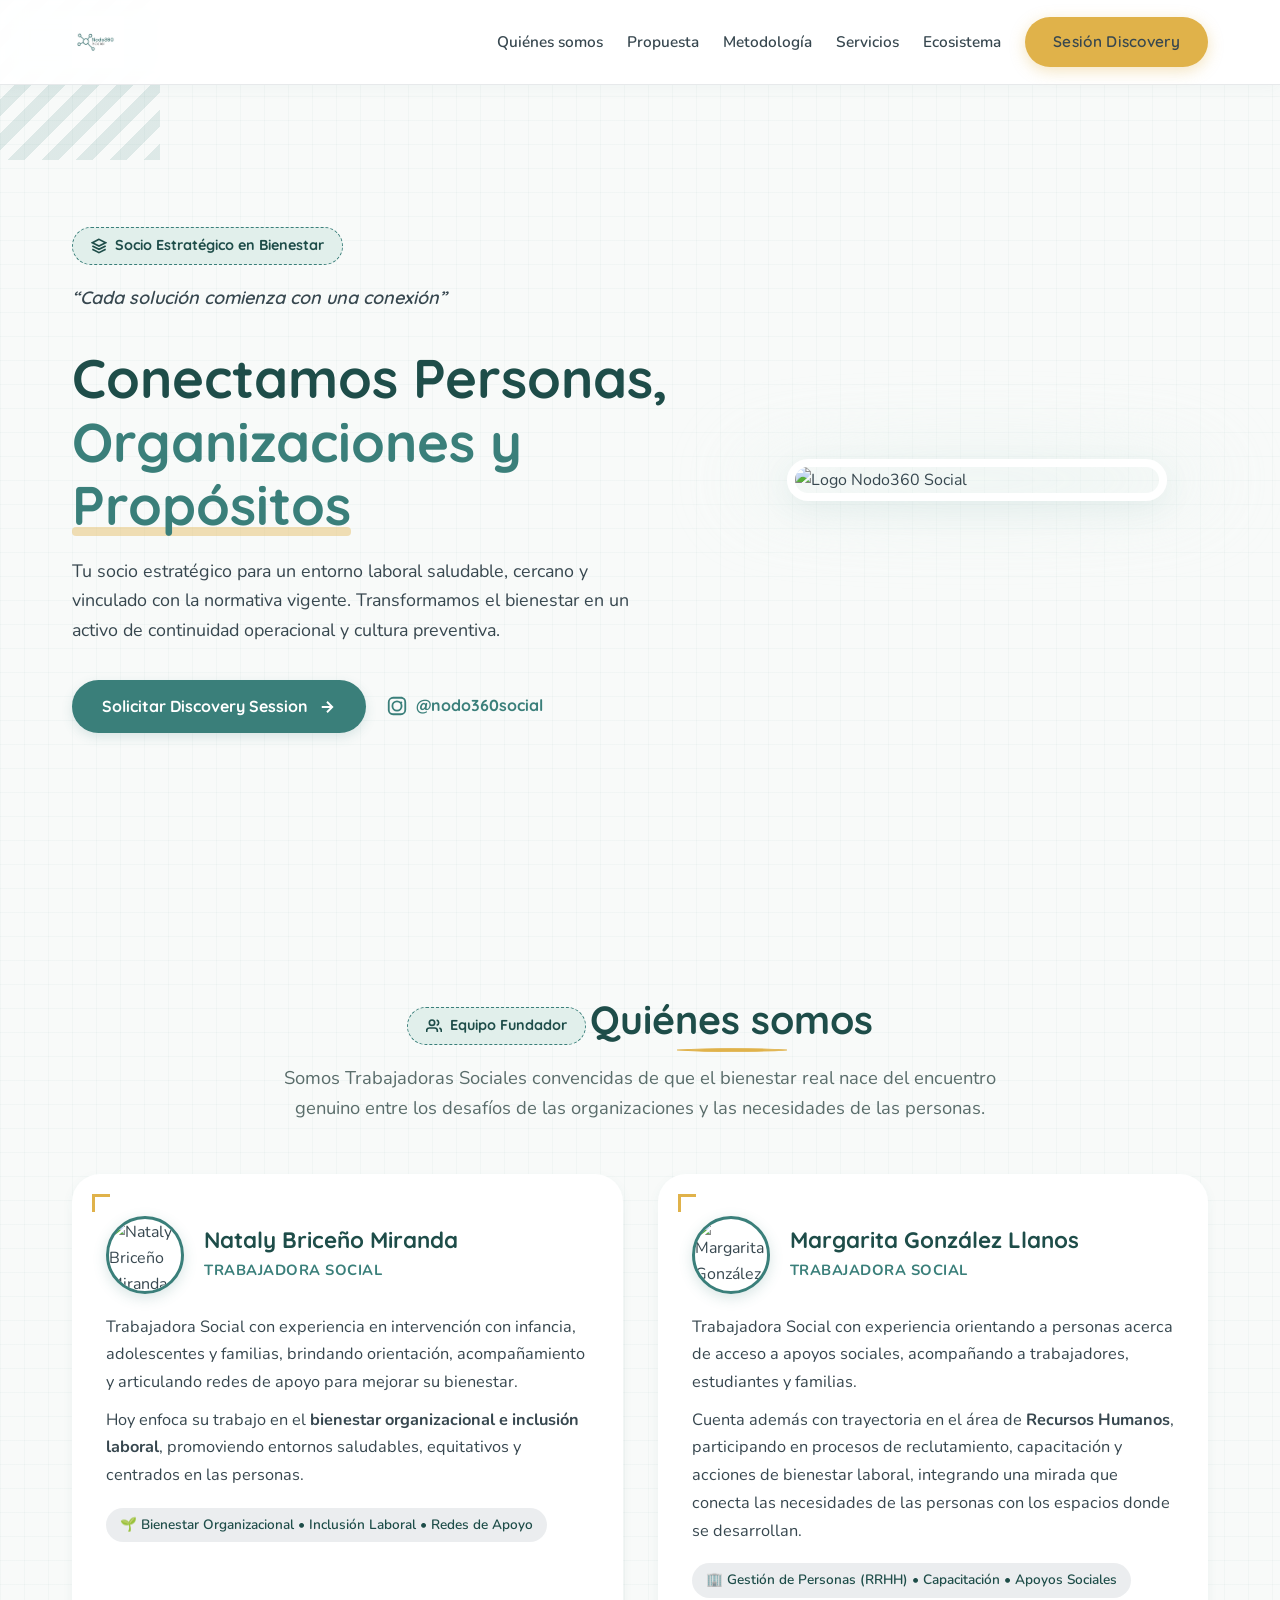
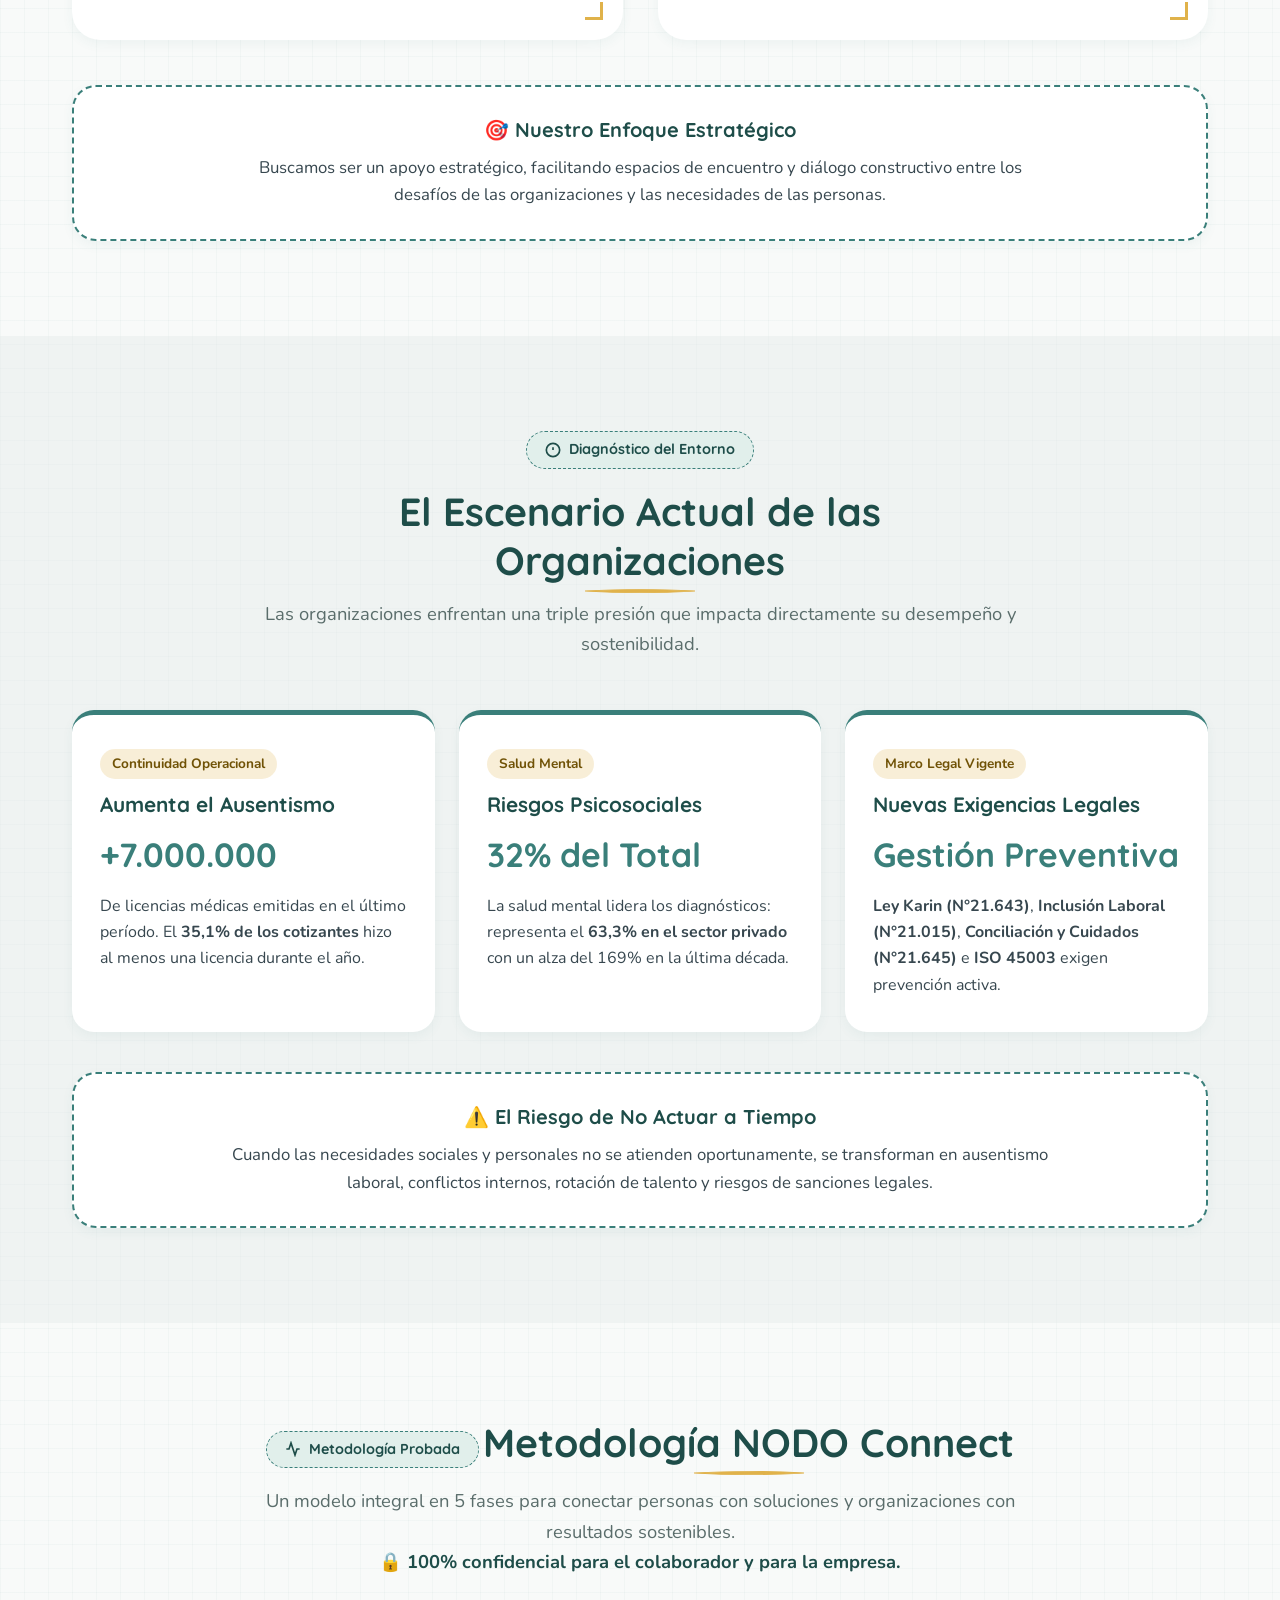
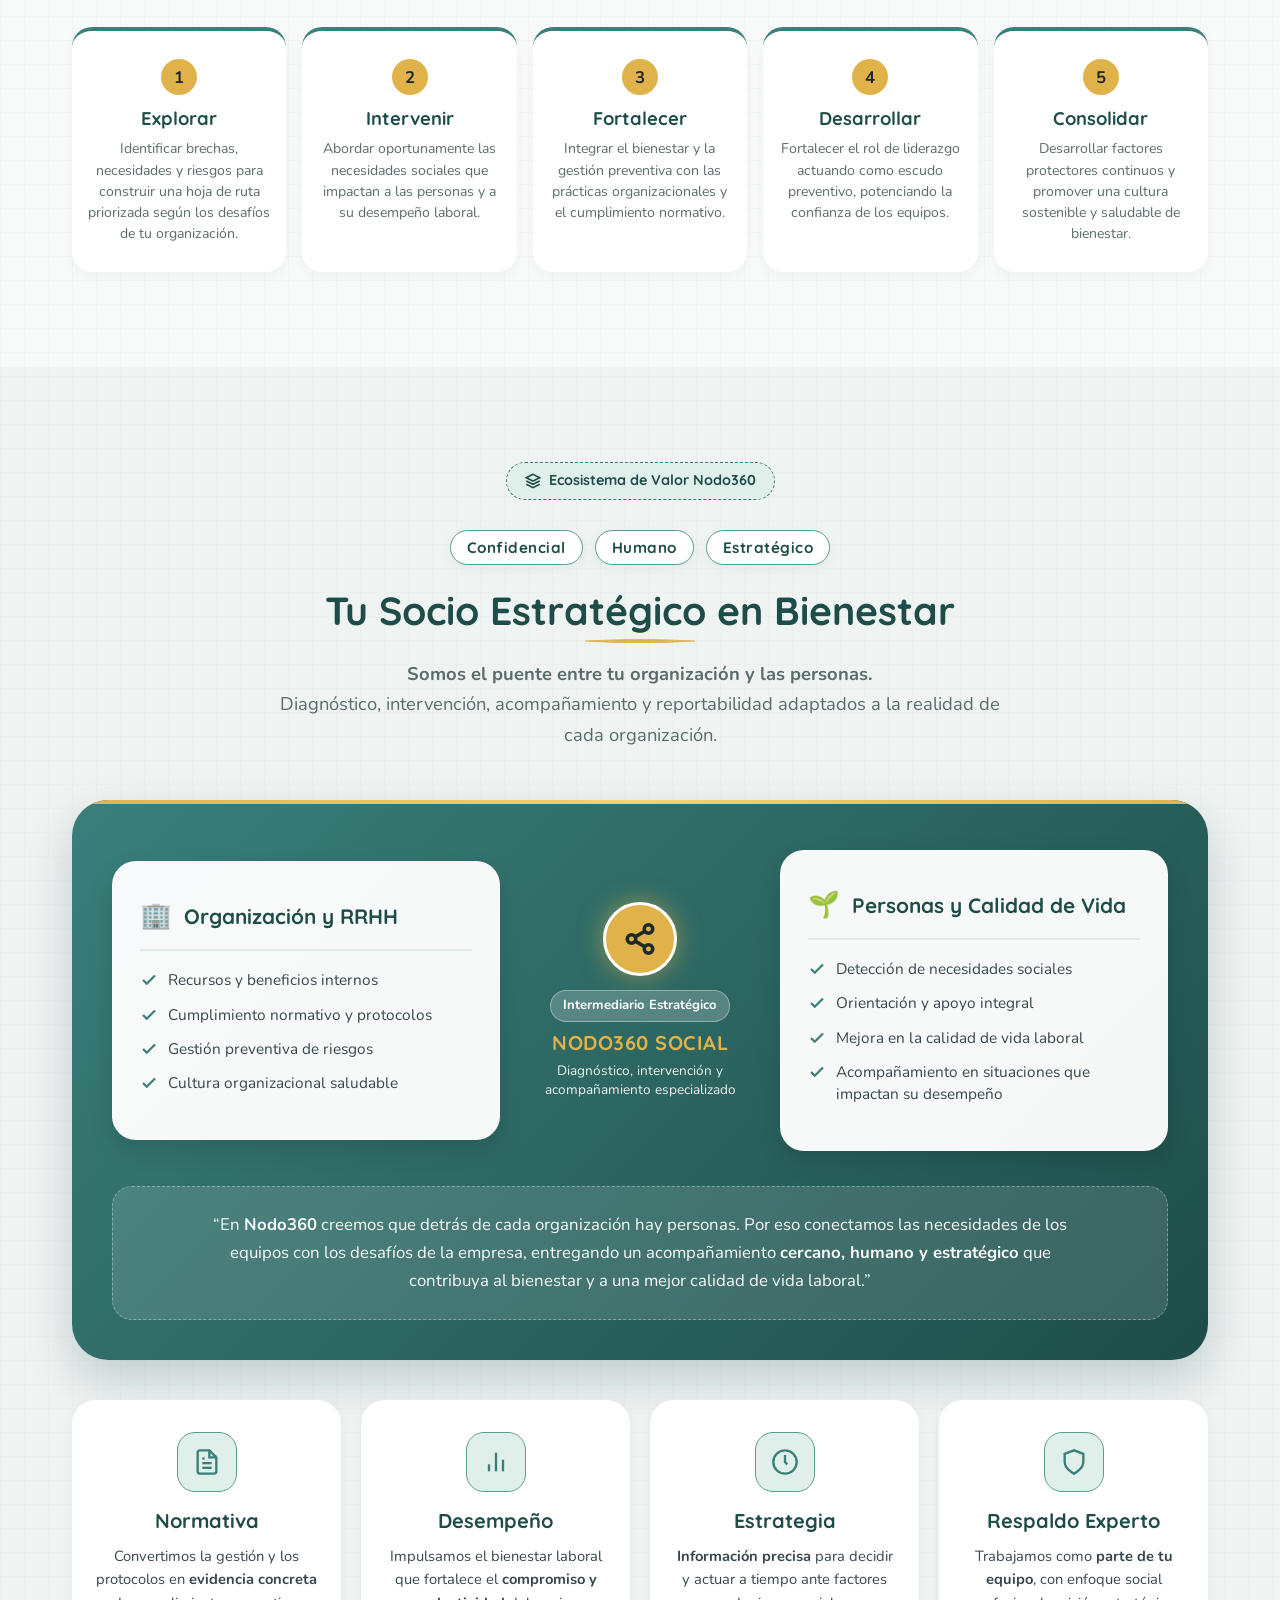
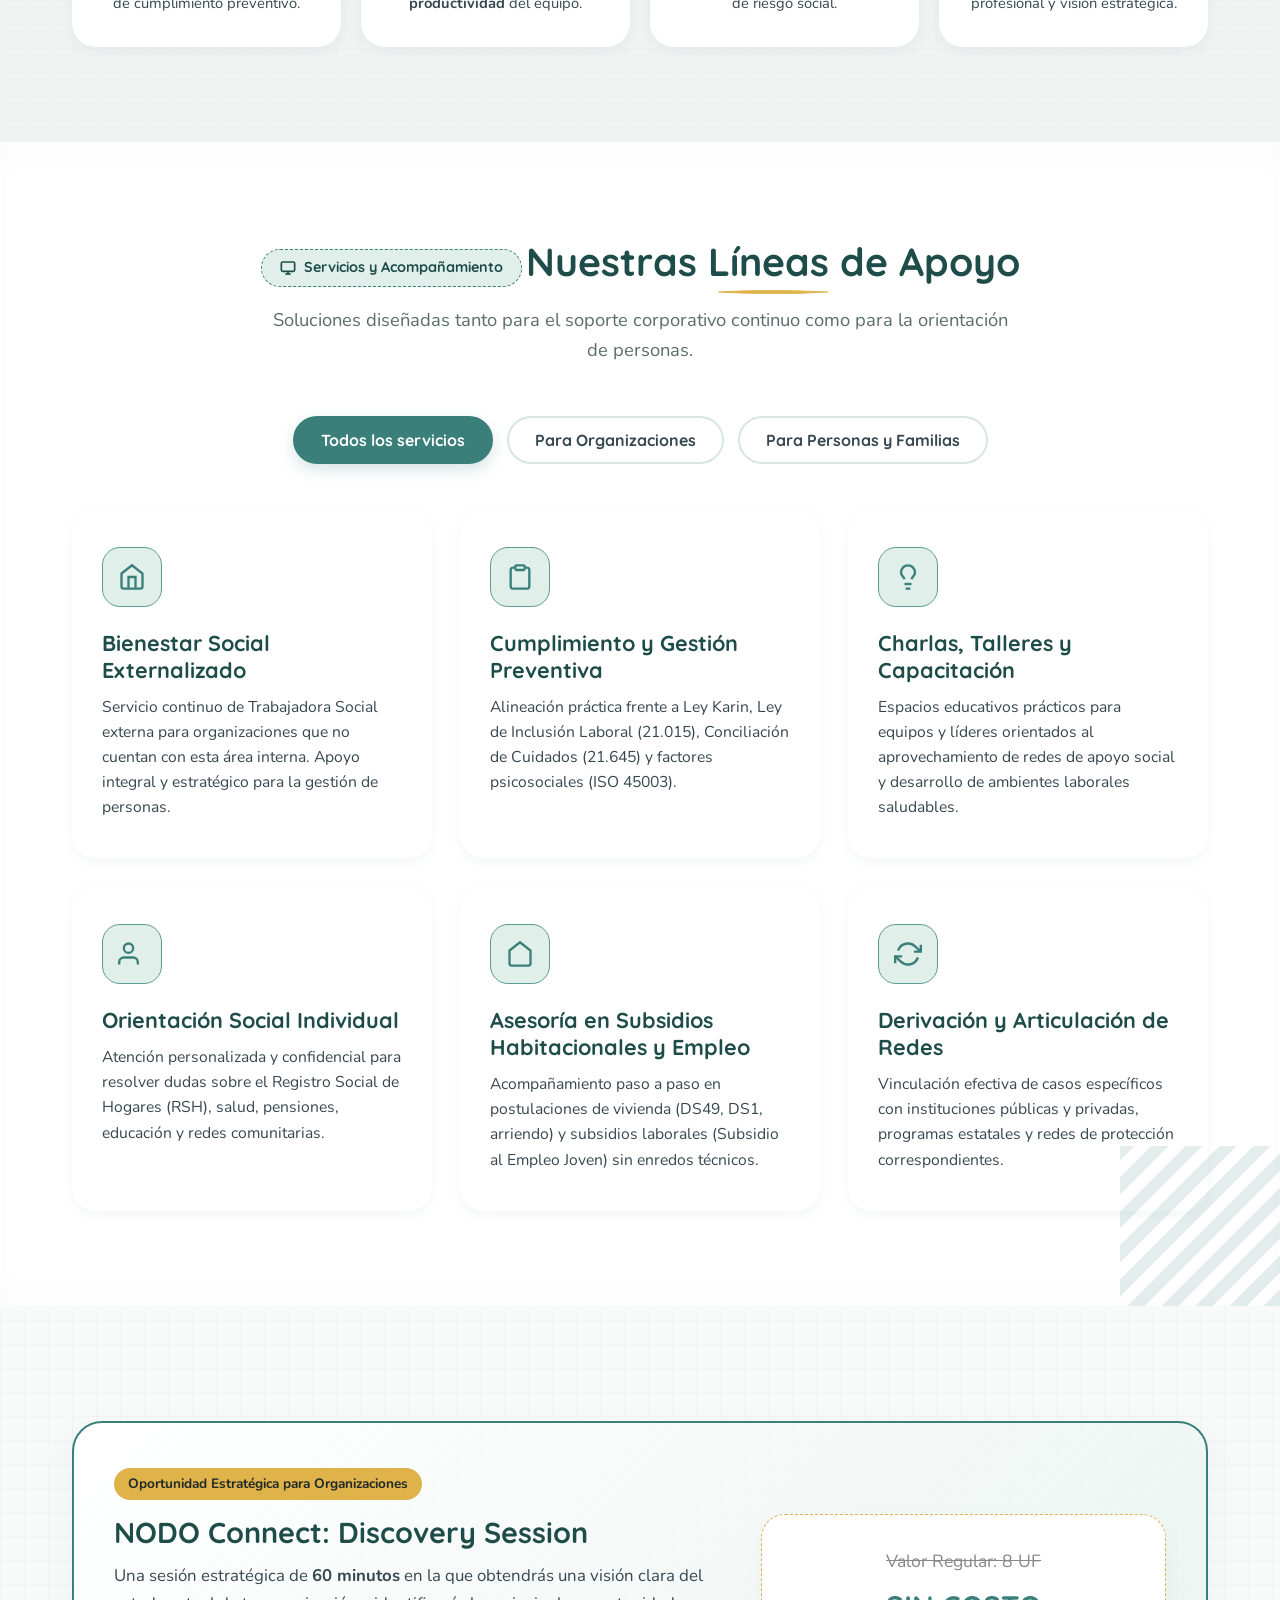
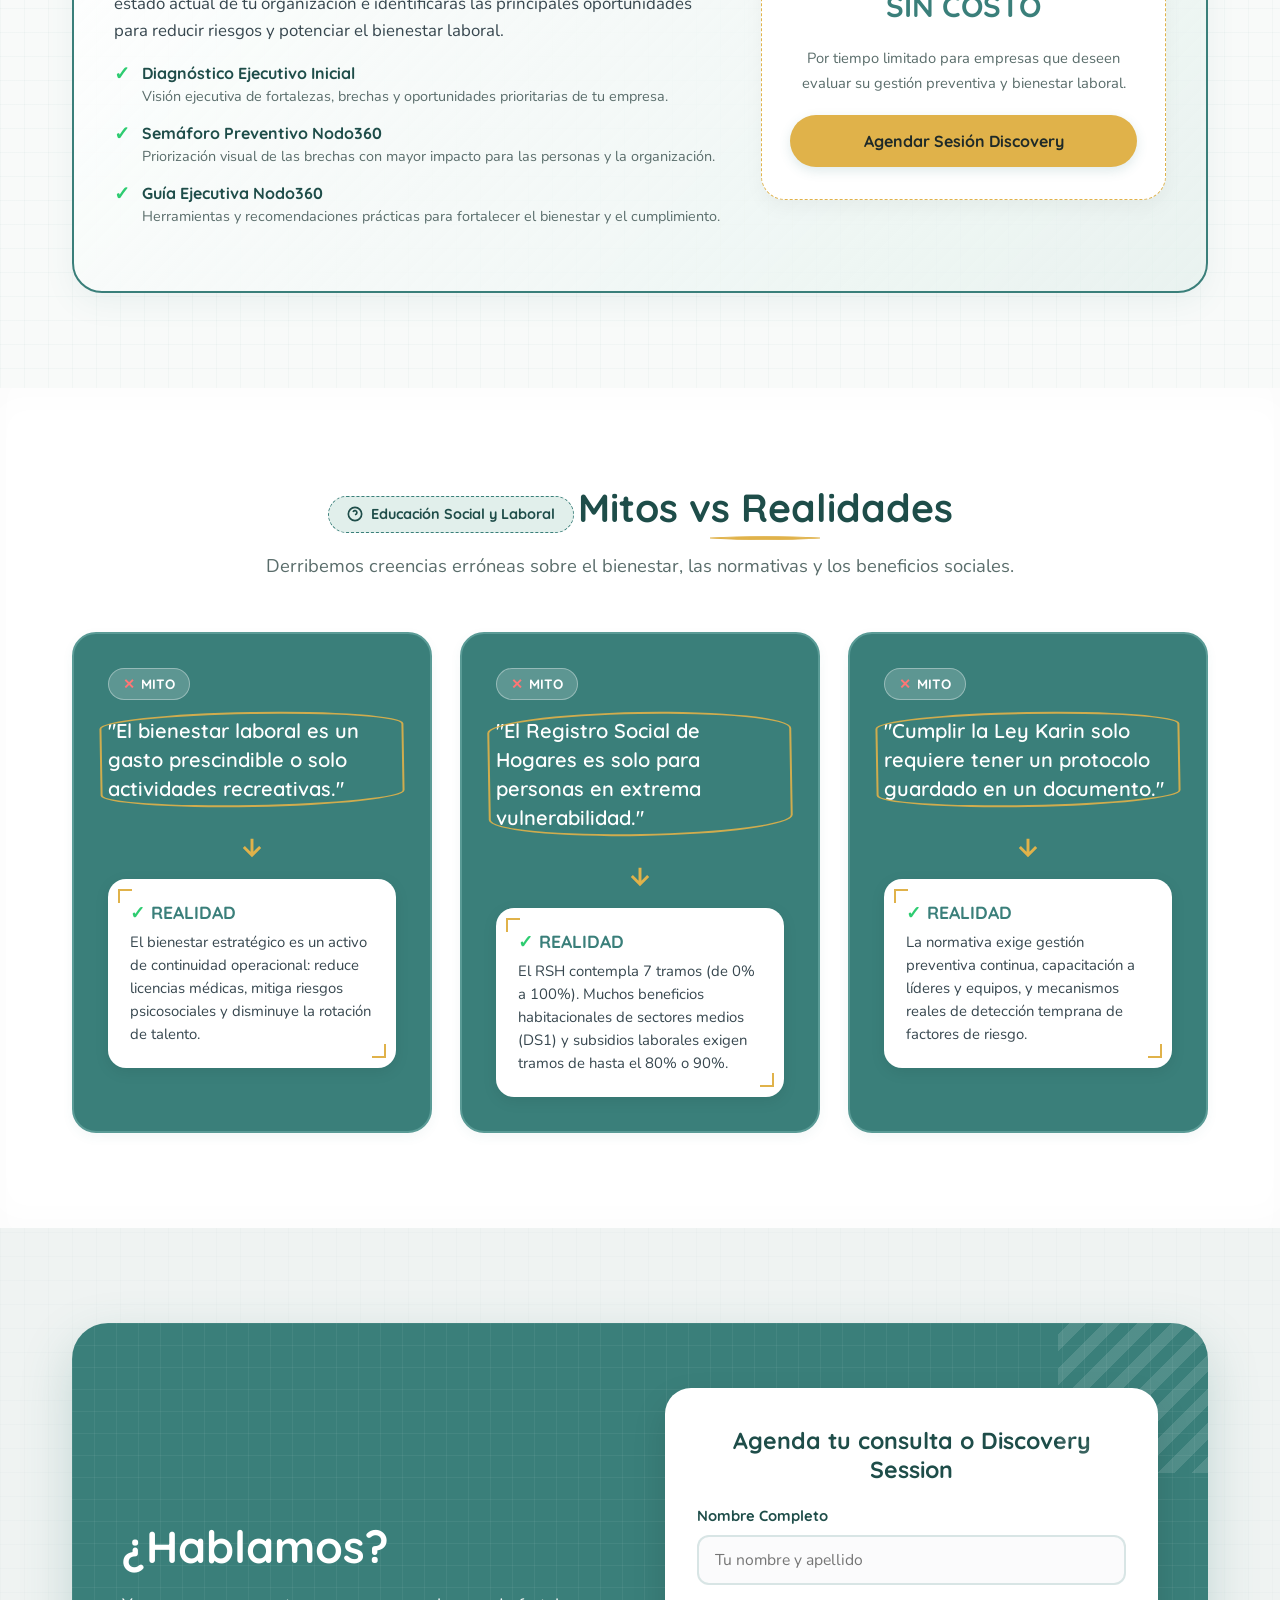
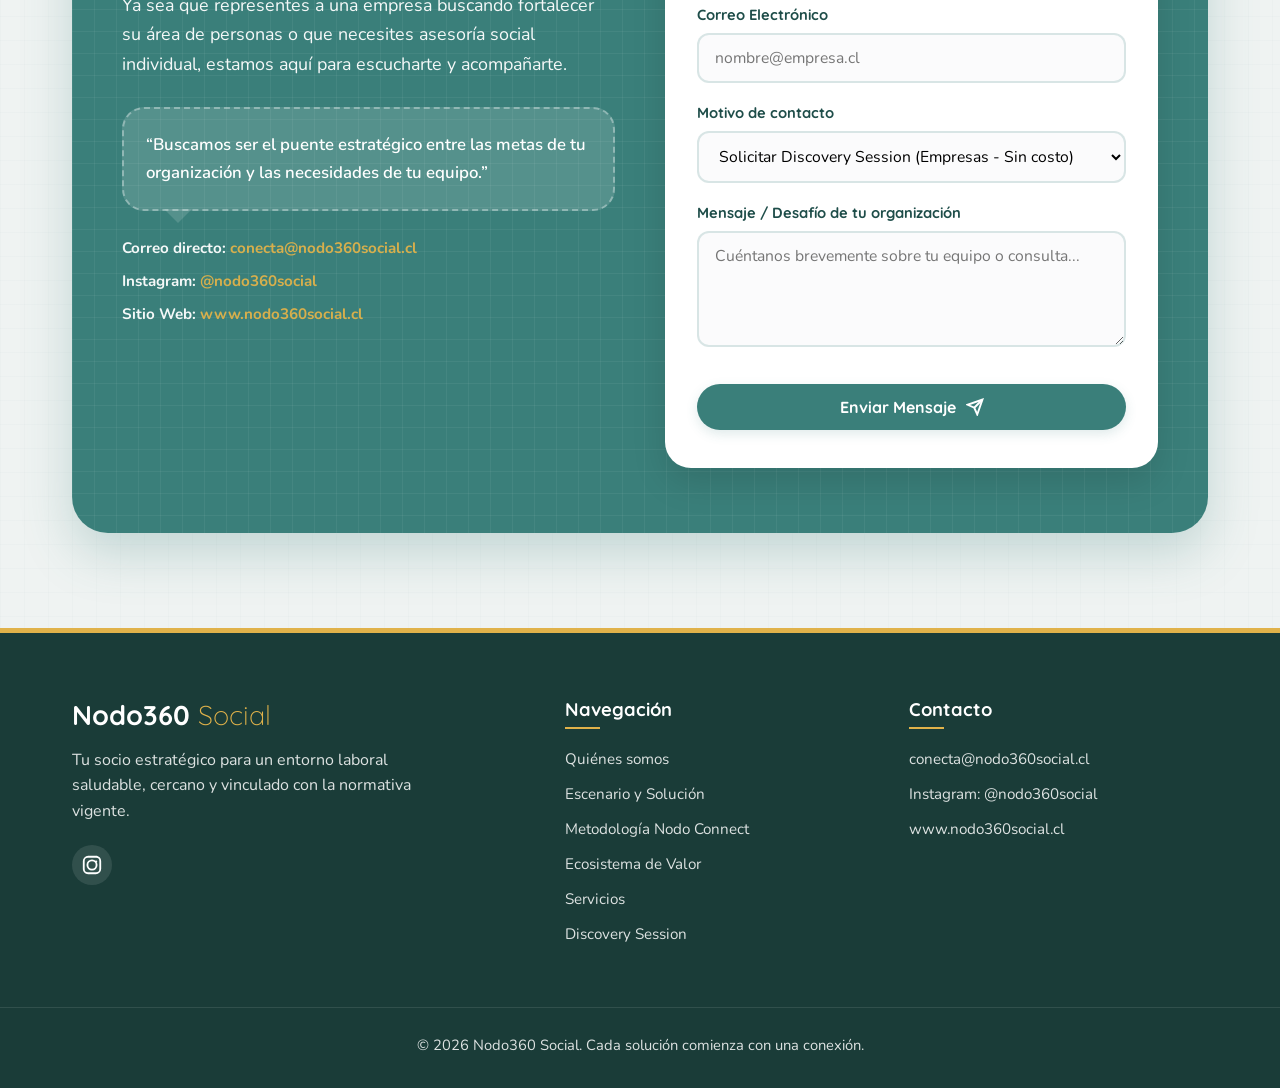
==== commit e64edc3b: "feat: Faithful redesign of Ecosistema de Valor section based on Dossier Page 3 and Page 6" ====
--- a/index.html
+++ b/index.html
@@ -182,37 +182,12 @@
                     </article>
                 </div>
 
-                <!-- Puente Estratégico Nodo360 -->
-                <div class="bridge-box">
-                    <div class="bridge-grid">
-                        <div class="bridge-col">
-                            <h4>Organización y RRHH</h4>
-                            <ul>
-                                <li>Recursos y beneficios internos</li>
-                                <li>Cumplimiento normativo y protocolos</li>
-                                <li>Gestión preventiva y cultura saludable</li>
-                                <li>Continuidad operacional protegida</li>
-                            </ul>
-                        </div>
-
-                        <div class="bridge-center">
-                            <div class="bridge-node-icon" aria-hidden="true">
-                                <svg class="ui-icon" width="30" height="30" viewBox="0 0 24 24" fill="none" stroke="currentColor" stroke-width="2.5"><circle cx="18" cy="5" r="3"></circle><circle cx="6" cy="12" r="3"></circle><circle cx="18" cy="19" r="3"></circle><line x1="8.59" y1="13.51" x2="15.42" y2="17.49"></line><line x1="15.41" y1="6.51" x2="8.59" y2="10.49"></line></svg>
-                            </div>
-                            <p style="font-weight: 700; color: var(--accent); font-size: 1.15rem; margin-bottom: 2px;">NODO360 SOCIAL</p>
-                            <p style="font-size: 0.85rem; color: #FFF; opacity: 0.95;">El Puente Entre Personas y Empresa</p>
-                        </div>
-
-                        <div class="bridge-col">
-                            <h4>Personas y Calidad de Vida</h4>
-                            <ul>
-                                <li>Detección temprana de necesidades sociales</li>
-                                <li>Orientación y acceso a beneficios</li>
-                                <li>Acompañamiento en situaciones críticas</li>
-                                <li>Ambiente de confianza y contención</li>
-                            </ul>
-                        </div>
-                    </div>
+                <!-- Resumen de Impacto Operacional -->
+                <div class="impact-banner" style="margin-top: 35px;">
+                    <h4>⚠️ El Riesgo de No Actuar a Tiempo</h4>
+                    <p style="max-width: 820px; margin: 0 auto; color: var(--text-color); font-size: 1.05rem;">
+                        Cuando las necesidades sociales y personales no se atienden oportunamente, se transforman en ausentismo laboral, conflictos internos, rotación de talento y riesgos de sanciones legales.
+                    </p>
                 </div>
             </div>
         </section>
@@ -271,51 +246,143 @@
             </div>
         </section>
 
-        <!-- Ecosistema de Valor Nodo360 (Dossier Page 6) -->
+        <!-- Ecosistema de Valor & Intermediario Estratégico (Lámina 3 del Dossier) -->
         <section id="ecosistema" class="section-secondary">
             <div class="container">
+                
+                <!-- Encabezado Principal Lámina 3 -->
                 <div class="section-header">
                     <div class="accent-badge">
                         <svg class="ui-icon" width="16" height="16" viewBox="0 0 24 24" fill="none" stroke="currentColor" stroke-width="2.5" aria-hidden="true"><polygon points="12 2 2 7 12 12 22 7 12 2"></polygon><polyline points="2 17 12 22 22 17"></polyline><polyline points="2 12 12 17 22 12"></polyline></svg>
-                        <span>Ecosistema de Valor</span>
-                    </div>
-                    <h2 class="title-with-line">¿Qué aporta Nodo360 a tu Organización?</h2>
-                    <p>Diagnóstico, intervención, acompañamiento y reportabilidad adaptados a la realidad de cada empresa.</p>
-                </div>
-
-                <div class="ecosystem-grid">
-                    <div class="service-card">
+                        <span>Ecosistema de Valor Nodo360</span>
+                    </div>
+                    <div class="tag-badges-row">
+                        <span class="value-tag">Confidencial</span>
+                        <span class="value-tag">Humano</span>
+                        <span class="value-tag">Estratégico</span>
+                    </div>
+                    <h2 class="title-with-line" style="margin-top: 15px;">Tu Socio Estratégico en Bienestar</h2>
+                    <p class="section-lead-text">
+                        <strong>Somos el puente entre tu organización y las personas.</strong><br>
+                        Diagnóstico, intervención, acompañamiento y reportabilidad adaptados a la realidad de cada organización.
+                    </p>
+                </div>
+
+                <!-- Bloque Visual El Puente (Lámina 3) -->
+                <div class="dossier-bridge-wrapper">
+                    <div class="dossier-bridge-grid">
+                        
+                        <!-- Columna Izquierda: Organización y RRHH -->
+                        <div class="dossier-bridge-card card-org">
+                            <div class="bridge-card-header">
+                                <div class="bridge-mini-icon">🏢</div>
+                                <h3>Organización y RRHH</h3>
+                            </div>
+                            <ul class="dossier-checklist">
+                                <li>
+                                    <svg class="ui-icon check-icon" width="18" height="18" viewBox="0 0 24 24" fill="none" stroke="currentColor" stroke-width="3" aria-hidden="true"><polyline points="20 6 9 17 4 12"></polyline></svg>
+                                    <span>Recursos y beneficios internos</span>
+                                </li>
+                                <li>
+                                    <svg class="ui-icon check-icon" width="18" height="18" viewBox="0 0 24 24" fill="none" stroke="currentColor" stroke-width="3" aria-hidden="true"><polyline points="20 6 9 17 4 12"></polyline></svg>
+                                    <span>Cumplimiento normativo y protocolos</span>
+                                </li>
+                                <li>
+                                    <svg class="ui-icon check-icon" width="18" height="18" viewBox="0 0 24 24" fill="none" stroke="currentColor" stroke-width="3" aria-hidden="true"><polyline points="20 6 9 17 4 12"></polyline></svg>
+                                    <span>Gestión preventiva de riesgos</span>
+                                </li>
+                                <li>
+                                    <svg class="ui-icon check-icon" width="18" height="18" viewBox="0 0 24 24" fill="none" stroke="currentColor" stroke-width="3" aria-hidden="true"><polyline points="20 6 9 17 4 12"></polyline></svg>
+                                    <span>Cultura organizacional saludable</span>
+                                </li>
+                            </ul>
+                        </div>
+
+                        <!-- Nodo Central: Intermediario Estratégico -->
+                        <div class="dossier-bridge-center">
+                            <div class="bridge-pulse-circle">
+                                <svg class="ui-icon" width="34" height="34" viewBox="0 0 24 24" fill="none" stroke="currentColor" stroke-width="2.5" aria-hidden="true"><circle cx="18" cy="5" r="3"></circle><circle cx="6" cy="12" r="3"></circle><circle cx="18" cy="19" r="3"></circle><line x1="8.59" y1="13.51" x2="15.42" y2="17.49"></line><line x1="15.41" y1="6.51" x2="8.59" y2="10.49"></line></svg>
+                            </div>
+                            <span class="bridge-center-badge">Intermediario Estratégico</span>
+                            <h4>NODO360 SOCIAL</h4>
+                            <p>Diagnóstico, intervención y acompañamiento especializado</p>
+                        </div>
+
+                        <!-- Columna Derecha: Personas y Calidad de Vida -->
+                        <div class="dossier-bridge-card card-people">
+                            <div class="bridge-card-header">
+                                <div class="bridge-mini-icon">🌱</div>
+                                <h3>Personas y Calidad de Vida</h3>
+                            </div>
+                            <ul class="dossier-checklist">
+                                <li>
+                                    <svg class="ui-icon check-icon" width="18" height="18" viewBox="0 0 24 24" fill="none" stroke="currentColor" stroke-width="3" aria-hidden="true"><polyline points="20 6 9 17 4 12"></polyline></svg>
+                                    <span>Detección de necesidades sociales</span>
+                                </li>
+                                <li>
+                                    <svg class="ui-icon check-icon" width="18" height="18" viewBox="0 0 24 24" fill="none" stroke="currentColor" stroke-width="3" aria-hidden="true"><polyline points="20 6 9 17 4 12"></polyline></svg>
+                                    <span>Orientación y apoyo integral</span>
+                                </li>
+                                <li>
+                                    <svg class="ui-icon check-icon" width="18" height="18" viewBox="0 0 24 24" fill="none" stroke="currentColor" stroke-width="3" aria-hidden="true"><polyline points="20 6 9 17 4 12"></polyline></svg>
+                                    <span>Mejora en la calidad de vida laboral</span>
+                                </li>
+                                <li>
+                                    <svg class="ui-icon check-icon" width="18" height="18" viewBox="0 0 24 24" fill="none" stroke="currentColor" stroke-width="3" aria-hidden="true"><polyline points="20 6 9 17 4 12"></polyline></svg>
+                                    <span>Acompañamiento en situaciones que impactan su desempeño</span>
+                                </li>
+                            </ul>
+                        </div>
+
+                    </div>
+
+                    <!-- Filosofía destacada del Dossier -->
+                    <div class="dossier-philosophy-box">
+                        <p>
+                            “En <strong>Nodo360</strong> creemos que detrás de cada organización hay personas. Por eso conectamos las necesidades de los equipos con los desafíos de la empresa, entregando un acompañamiento <strong>cercano, humano y estratégico</strong> que contribuya al bienestar y a una mejor calidad de vida laboral.”
+                        </p>
+                    </div>
+                </div>
+
+                <!-- Los 4 Pilares de Impacto (Lámina 6) en 1 sola línea -->
+                <div class="ecosystem-grid" style="margin-top: 40px;">
+                    <!-- Pilar 1: Normativa -->
+                    <div class="service-card pilar-card">
                         <div class="icon-wrap" aria-hidden="true">
                             <svg class="ui-icon" width="28" height="28" viewBox="0 0 24 24" fill="none" stroke="currentColor" stroke-width="2"><path d="M14 2H6a2 2 0 0 0-2 2v16a2 2 0 0 0 2 2h12a2 2 0 0 0 2-2V8z"></path><polyline points="14 2 14 8 20 8"></polyline><line x1="16" y1="13" x2="8" y2="13"></line><line x1="16" y1="17" x2="8" y2="17"></line><polyline points="10 9 9 9 8 9"></polyline></svg>
                         </div>
                         <h3>Normativa</h3>
-                        <p>Convertimos la gestión y los protocolos legales en evidencia concreta de cumplimiento preventivo.</p>
-                    </div>
-
-                    <div class="service-card">
+                        <p>Convertimos la gestión y los protocolos en <strong>evidencia concreta</strong> de cumplimiento preventivo.</p>
+                    </div>
+
+                    <!-- Pilar 2: Desempeño -->
+                    <div class="service-card pilar-card">
                         <div class="icon-wrap" aria-hidden="true">
                             <svg class="ui-icon" width="28" height="28" viewBox="0 0 24 24" fill="none" stroke="currentColor" stroke-width="2"><line x1="18" y1="20" x2="18" y2="10"></line><line x1="12" y1="20" x2="12" y2="4"></line><line x1="6" y1="20" x2="6" y2="14"></line></svg>
                         </div>
                         <h3>Desempeño</h3>
-                        <p>Impulsamos el bienestar laboral que fortalece el compromiso, la motivación y la productividad del equipo.</p>
-                    </div>
-
-                    <div class="service-card">
+                        <p>Impulsamos el bienestar laboral que fortalece el <strong>compromiso y productividad</strong> del equipo.</p>
+                    </div>
+
+                    <!-- Pilar 3: Estrategia -->
+                    <div class="service-card pilar-card">
                         <div class="icon-wrap" aria-hidden="true">
                             <svg class="ui-icon" width="28" height="28" viewBox="0 0 24 24" fill="none" stroke="currentColor" stroke-width="2"><circle cx="12" cy="12" r="10"></circle><polyline points="12 6 12 12 14 14"></polyline></svg>
                         </div>
                         <h3>Estrategia</h3>
-                        <p>Información precisa, semáforos y reportes para decidir y actuar oportunamente ante riesgos psicosociales.</p>
-                    </div>
-
-                    <div class="service-card">
+                        <p><strong>Información precisa</strong> para decidir y actuar a tiempo ante factores de riesgo social.</p>
+                    </div>
+
+                    <!-- Pilar 4: Respaldo -->
+                    <div class="service-card pilar-card">
                         <div class="icon-wrap" aria-hidden="true">
                             <svg class="ui-icon" width="28" height="28" viewBox="0 0 24 24" fill="none" stroke="currentColor" stroke-width="2"><path d="M12 22s8-4 8-10V5l-8-3-8 3v7c0 6 8 10 8 10z"></path></svg>
                         </div>
                         <h3>Respaldo Experto</h3>
-                        <p>Trabajamos como una extensión de tu equipo, con enfoque social profesional y visión estratégica integral.</p>
-                    </div>
-                </div>
+                        <p>Trabajamos como <strong>parte de tu equipo</strong>, con enfoque social profesional y visión estratégica.</p>
+                    </div>
+                </div>
+
             </div>
         </section>
 
--- a/style.css
+++ b/style.css
@@ -565,70 +565,195 @@
     margin-bottom: 12px;
 }
 
-/* Puente Estratégico */
-.bridge-box {
+/* =========================================================
+   LÁMINA 3 DEL DOSSIER: PUENTE INTERMEDIARIO & ECOSISTEMA
+   ========================================================= */
+
+.tag-badges-row {
+    display: flex;
+    justify-content: center;
+    gap: 12px;
+    margin: 12px 0 6px;
+}
+
+.value-tag {
+    font-family: 'Quicksand', sans-serif;
+    font-size: 0.95rem;
+    font-weight: 700;
+    color: var(--primary-dark);
+    background-color: var(--white);
+    border: 1.5px solid var(--primary-soft);
+    padding: 4px 16px;
+    border-radius: 50px;
+    box-shadow: var(--shadow-sm);
+    letter-spacing: 0.5px;
+}
+
+.section-lead-text {
+    font-size: 1.15rem;
+    color: var(--text-color);
+    margin-top: 10px;
+    line-height: 1.65;
+}
+
+.dossier-bridge-wrapper {
     background: linear-gradient(135deg, var(--primary) 0%, var(--primary-dark) 100%);
+    border-radius: 36px;
+    padding: 50px 40px 40px;
+    box-shadow: 0 20px 45px rgba(30, 77, 73, 0.22);
     color: var(--white);
-    border-radius: 32px;
-    padding: 55px 40px;
-    position: relative;
-    box-shadow: 0 20px 40px rgba(58, 127, 122, 0.25);
-    margin-top: 40px;
-}
-
-.bridge-grid {
+    margin-top: 30px;
+    position: relative;
+    overflow: hidden;
+}
+
+.dossier-bridge-wrapper::before {
+    content: '';
+    position: absolute;
+    top: 0;
+    left: 0;
+    right: 0;
+    height: 4px;
+    background: linear-gradient(90deg, var(--accent), #F7D070, var(--accent));
+}
+
+.dossier-bridge-grid {
     display: grid;
     grid-template-columns: 1fr auto 1fr;
     gap: 30px;
     align-items: center;
 }
 
-.bridge-col {
-    background: rgba(255, 255, 255, 0.1);
-    backdrop-filter: blur(5px);
+.dossier-bridge-card {
+    background: rgba(255, 255, 255, 0.96);
+    color: var(--text-color);
+    border-radius: 24px;
+    padding: 32px 26px;
+    box-shadow: 0 10px 25px rgba(0, 0, 0, 0.12);
+    transition: var(--transition);
+    border: 2px solid transparent;
+}
+
+.dossier-bridge-card:hover {
+    transform: translateY(-3px);
+    border-color: var(--accent);
+}
+
+.bridge-card-header {
+    display: flex;
+    align-items: center;
+    gap: 12px;
+    margin-bottom: 18px;
+    padding-bottom: 12px;
+    border-bottom: 2px solid rgba(58, 127, 122, 0.12);
+}
+
+.bridge-mini-icon {
+    font-size: 1.6rem;
+}
+
+.bridge-card-header h3 {
+    font-size: 1.3rem;
+    color: var(--primary-dark);
+}
+
+.dossier-checklist {
+    list-style: none;
+    padding: 0;
+}
+
+.dossier-checklist li {
+    display: flex;
+    align-items: flex-start;
+    gap: 10px;
+    font-size: 0.96rem;
+    margin-bottom: 12px;
+    line-height: 1.45;
+    color: var(--text-color);
+}
+
+.dossier-checklist li .check-icon {
+    color: var(--primary);
+    margin-top: 2px;
+    flex-shrink: 0;
+}
+
+.dossier-bridge-center {
+    text-align: center;
+    max-width: 220px;
+    padding: 10px;
+}
+
+.bridge-pulse-circle {
+    width: 74px;
+    height: 74px;
+    background: var(--accent);
+    color: #1F2A28;
+    border-radius: 50%;
+    display: flex;
+    align-items: center;
+    justify-content: center;
+    margin: 0 auto 14px;
+    box-shadow: 0 0 25px rgba(224, 178, 74, 0.55);
+    border: 3px solid var(--white);
+    animation: pulse 3s infinite ease-in-out;
+}
+
+@keyframes pulse {
+    0%, 100% { transform: scale(1); box-shadow: 0 0 20px rgba(224, 178, 74, 0.4); }
+    50% { transform: scale(1.06); box-shadow: 0 0 32px rgba(224, 178, 74, 0.7); }
+}
+
+.bridge-center-badge {
+    display: inline-block;
+    background: rgba(255, 255, 255, 0.2);
+    color: #FFF;
+    font-size: 0.82rem;
+    font-weight: 700;
+    padding: 4px 12px;
     border-radius: 20px;
-    padding: 30px 24px;
-    border: 1px solid rgba(255, 255, 255, 0.2);
-}
-
-.bridge-col h4 {
+    margin-bottom: 8px;
+    border: 1px solid rgba(255, 255, 255, 0.35);
+}
+
+.dossier-bridge-center h4 {
     color: var(--accent);
     font-size: 1.25rem;
-    margin-bottom: 14px;
-}
-
-.bridge-col ul li {
-    margin-bottom: 10px;
-    padding-left: 20px;
-    position: relative;
-    font-size: 0.98rem;
-    color: #F0F5F4;
-}
-
-.bridge-col ul li::before {
-    content: '•';
-    position: absolute;
-    left: 0;
-    color: var(--accent);
-    font-weight: bold;
-    font-size: 1.2rem;
-}
-
-.bridge-center {
+    font-weight: 800;
+    margin-bottom: 6px;
+    letter-spacing: 0.5px;
+}
+
+.dossier-bridge-center p {
+    font-size: 0.85rem;
+    color: rgba(255, 255, 255, 0.92);
+    line-height: 1.4;
+}
+
+.dossier-philosophy-box {
+    margin-top: 35px;
+    padding: 24px 30px;
+    background: rgba(255, 255, 255, 0.12);
+    border-radius: 20px;
+    border: 1.5px dashed rgba(255, 255, 255, 0.35);
     text-align: center;
 }
 
-.bridge-node-icon {
-    width: 65px;
-    height: 65px;
-    background: var(--accent);
-    color: var(--primary-dark);
-    border-radius: 50%;
-    display: flex;
-    align-items: center;
-    justify-content: center;
-    margin: 0 auto 12px;
-    box-shadow: 0 0 22px rgba(224, 178, 74, 0.5);
+.dossier-philosophy-box p {
+    font-size: 1.05rem;
+    line-height: 1.65;
+    color: #F8FAF9;
+    max-width: 900px;
+    margin: 0 auto;
+}
+
+.pilar-card {
+    text-align: center;
+    border-top: 4px solid var(--primary);
+}
+
+.pilar-card .icon-wrap {
+    margin: 0 auto 16px;
 }
 
 .btn-nav-discovery {
@@ -1473,8 +1598,9 @@
     .hero-image img {
         max-width: 80%;
     }
-    .bridge-grid {
+    .bridge-grid, .dossier-bridge-grid {
         grid-template-columns: 1fr;
+        gap: 25px;
     }
     .discovery-banner {
         grid-template-columns: 1fr;
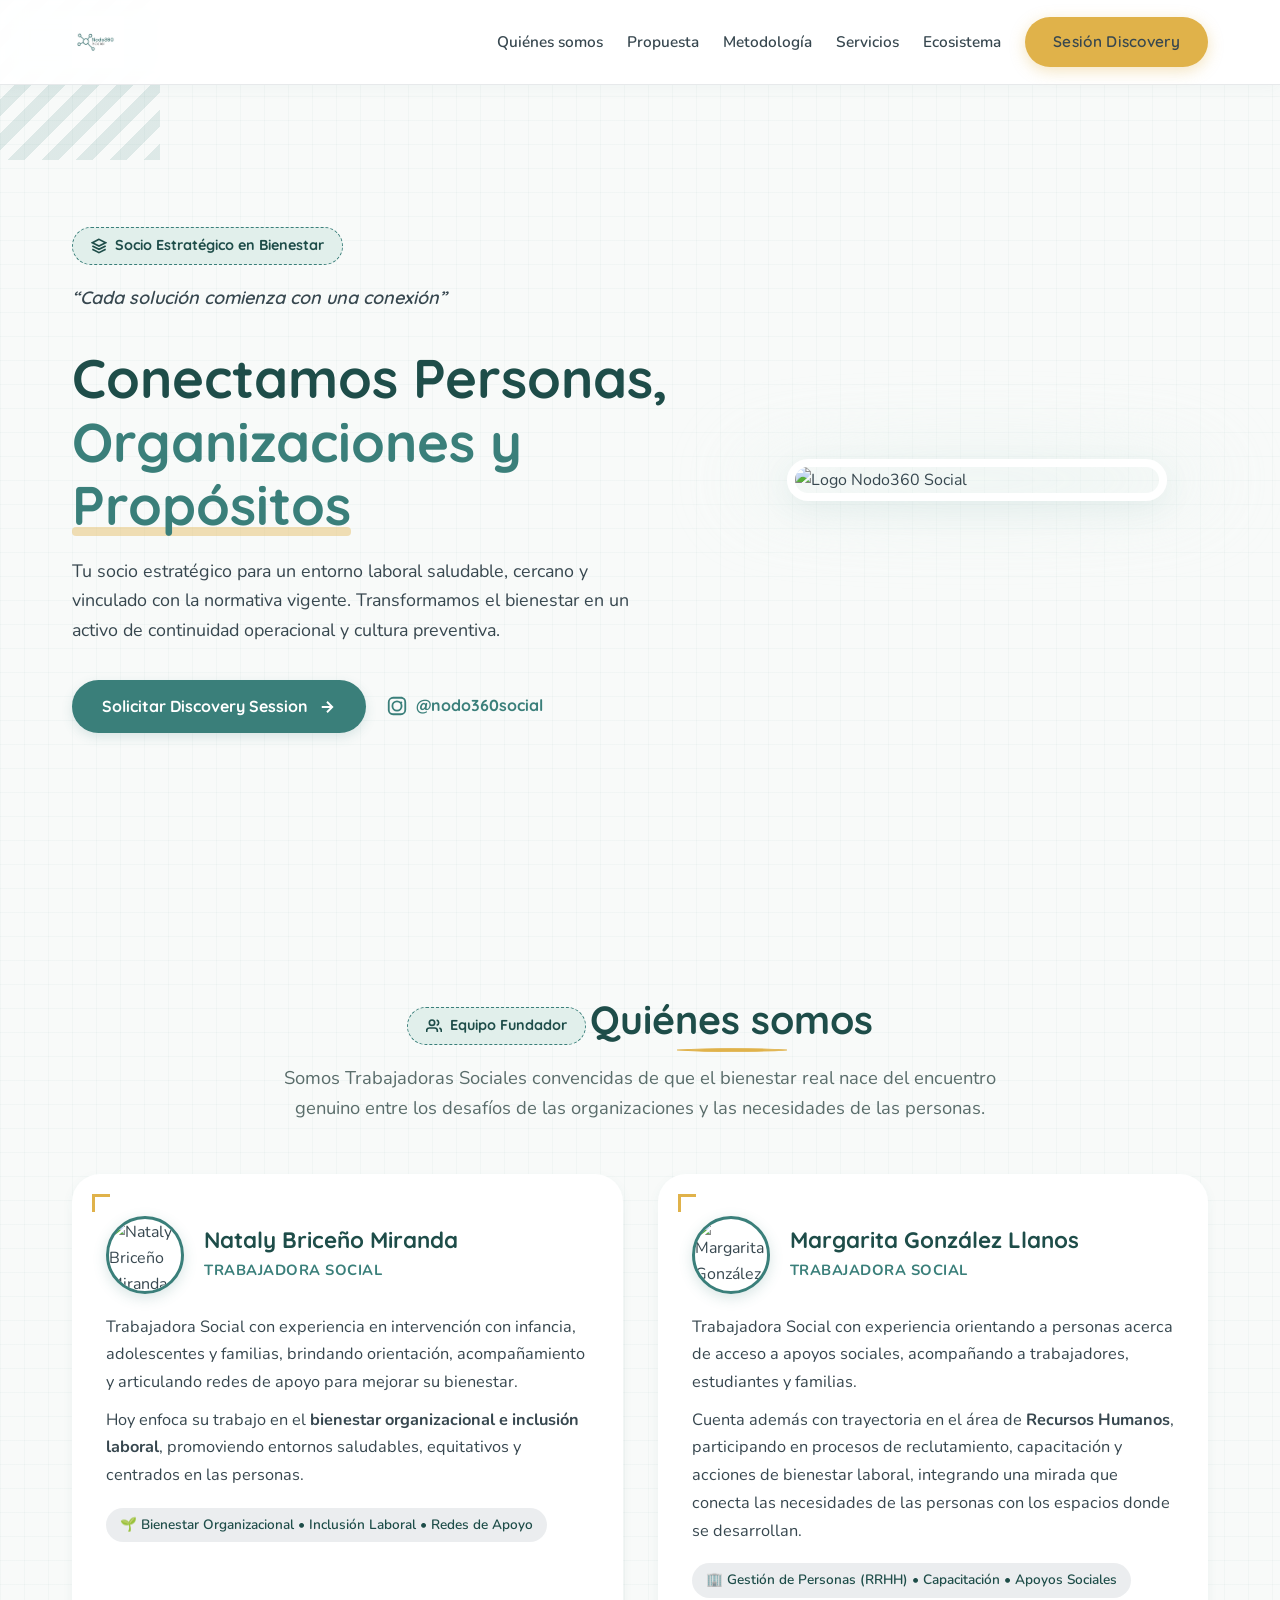
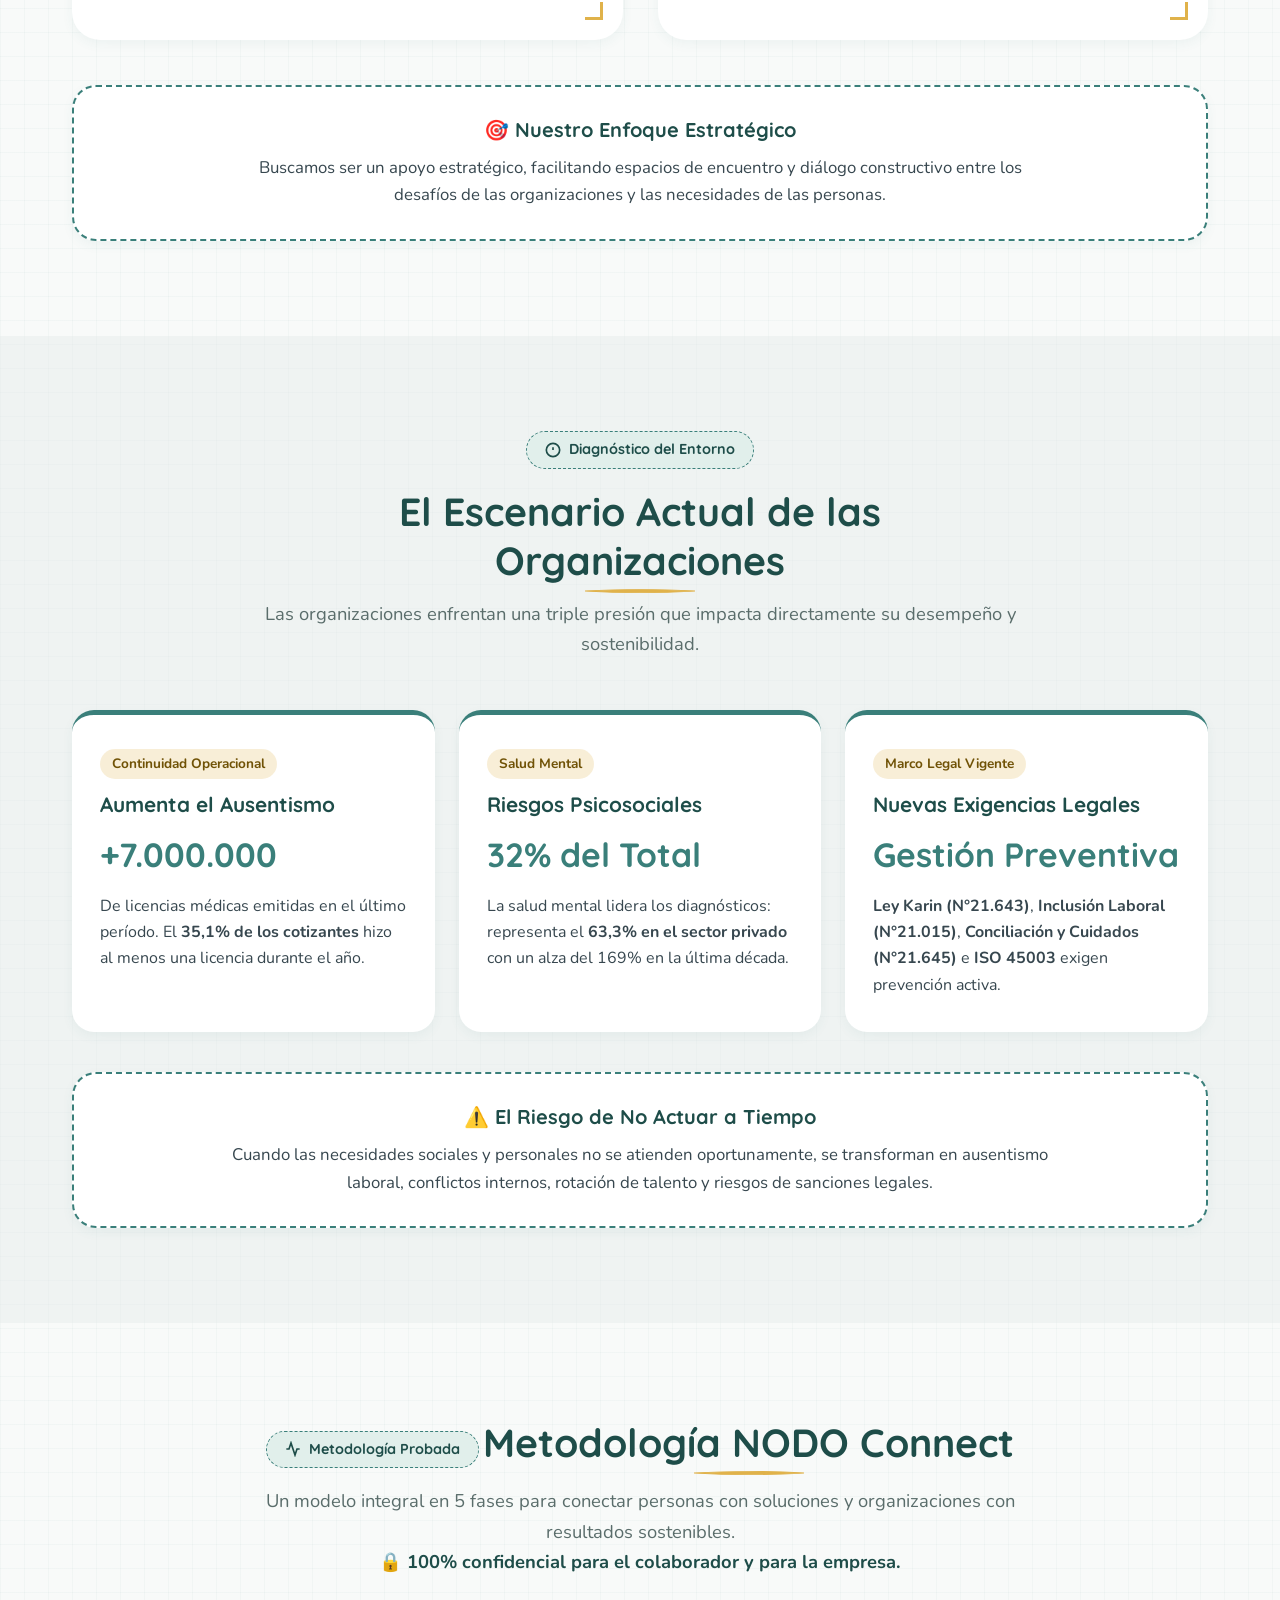
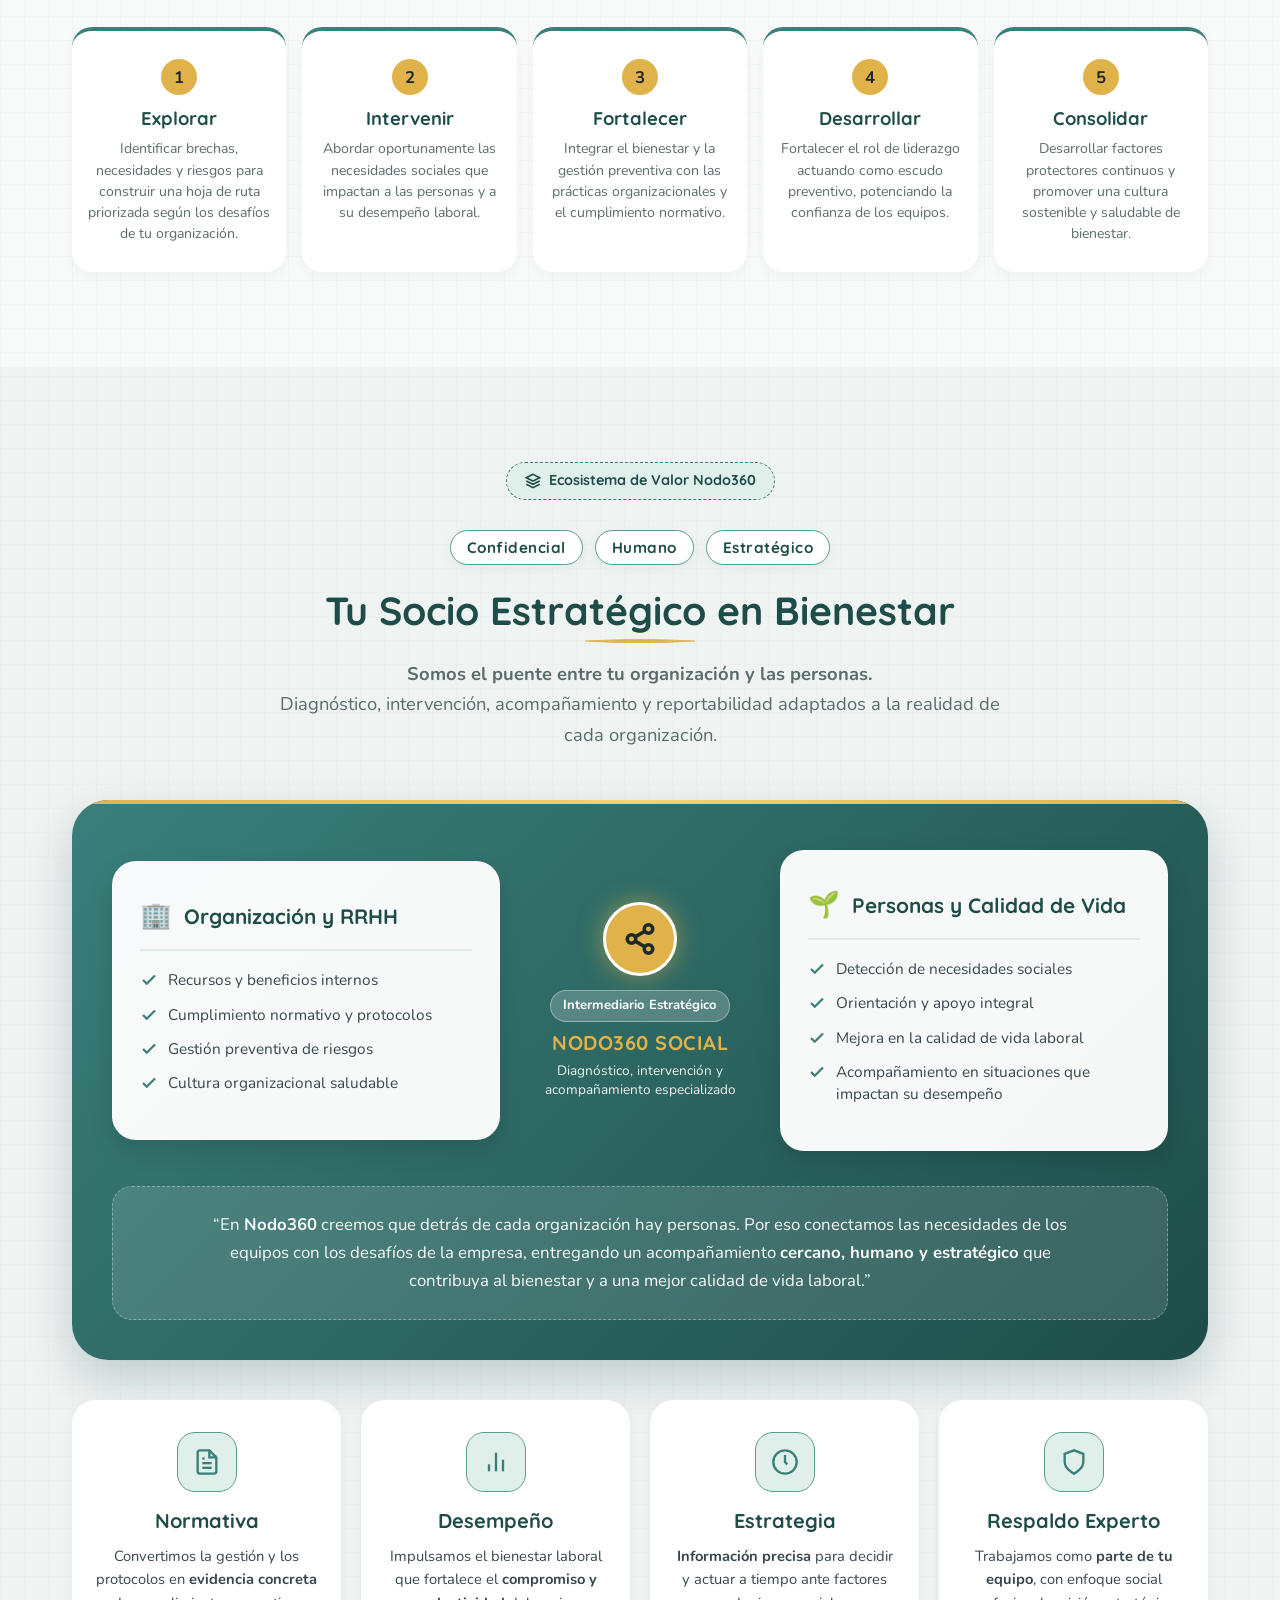
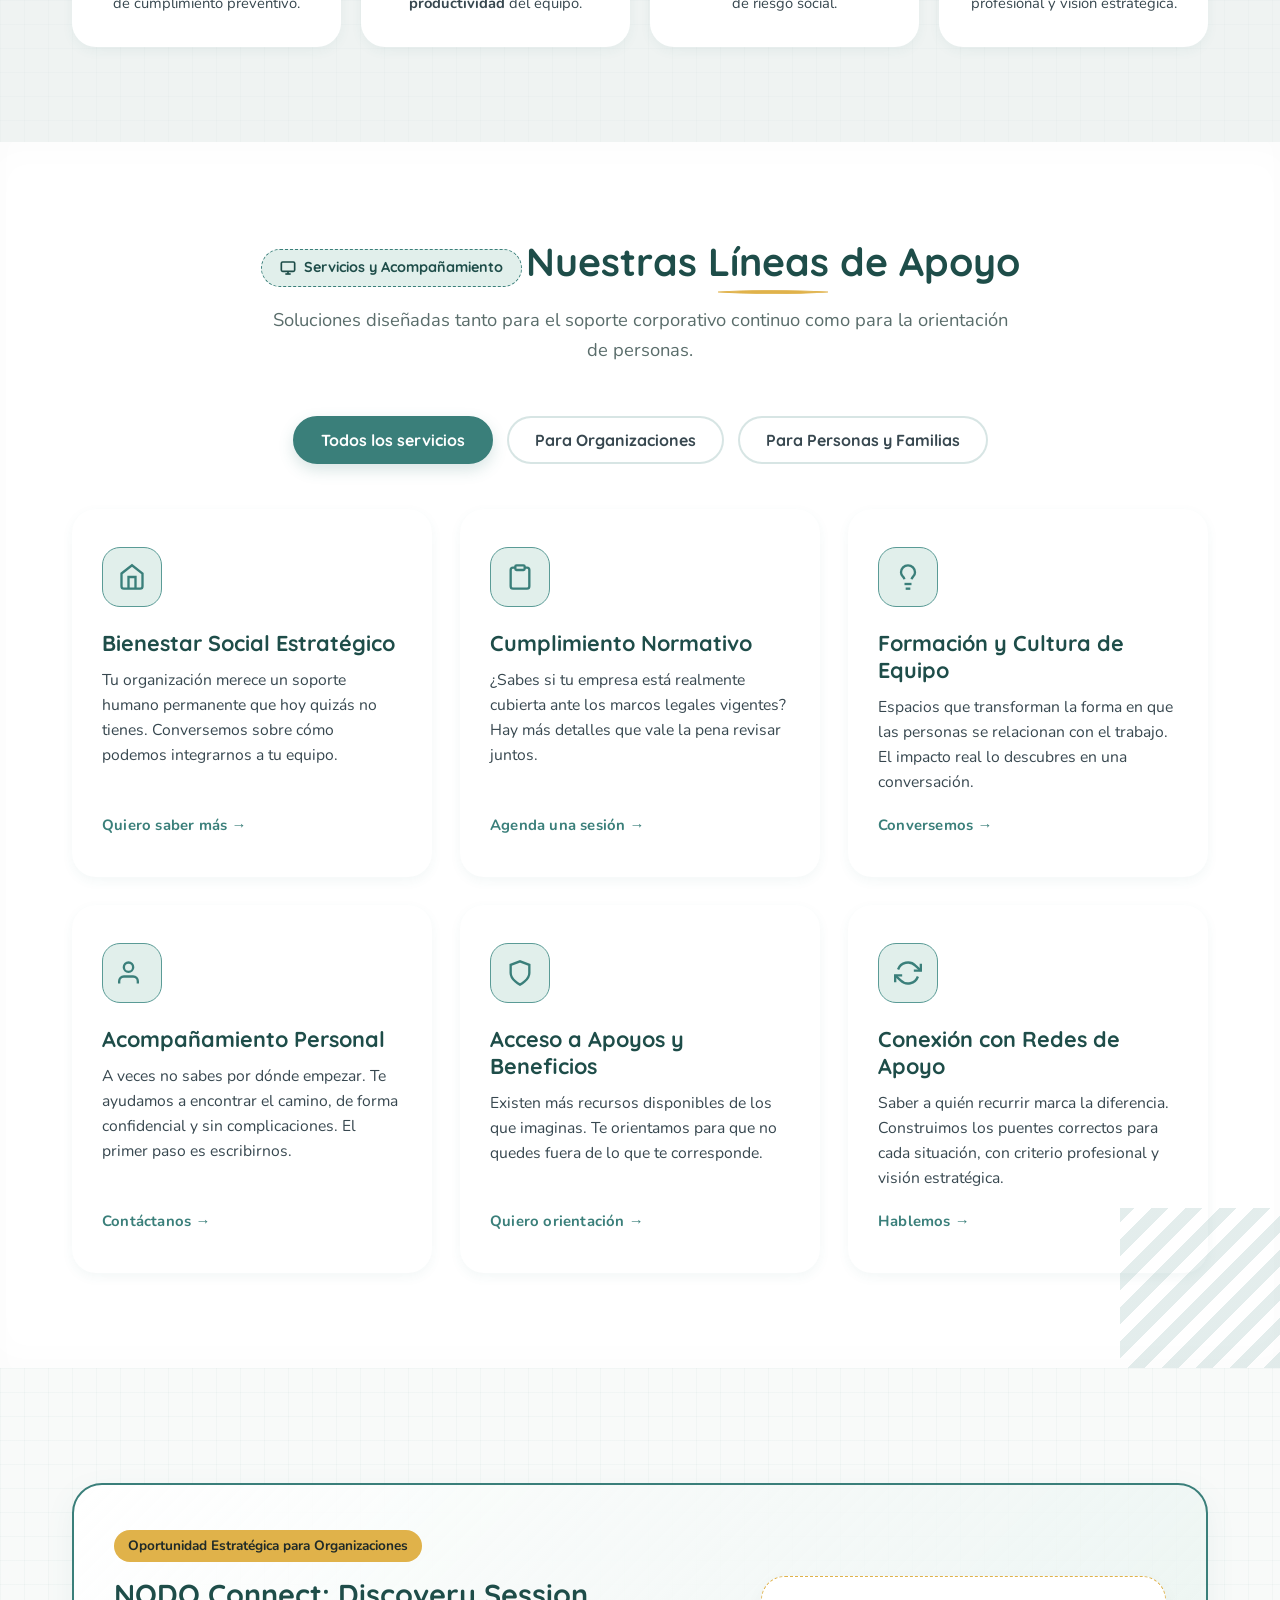
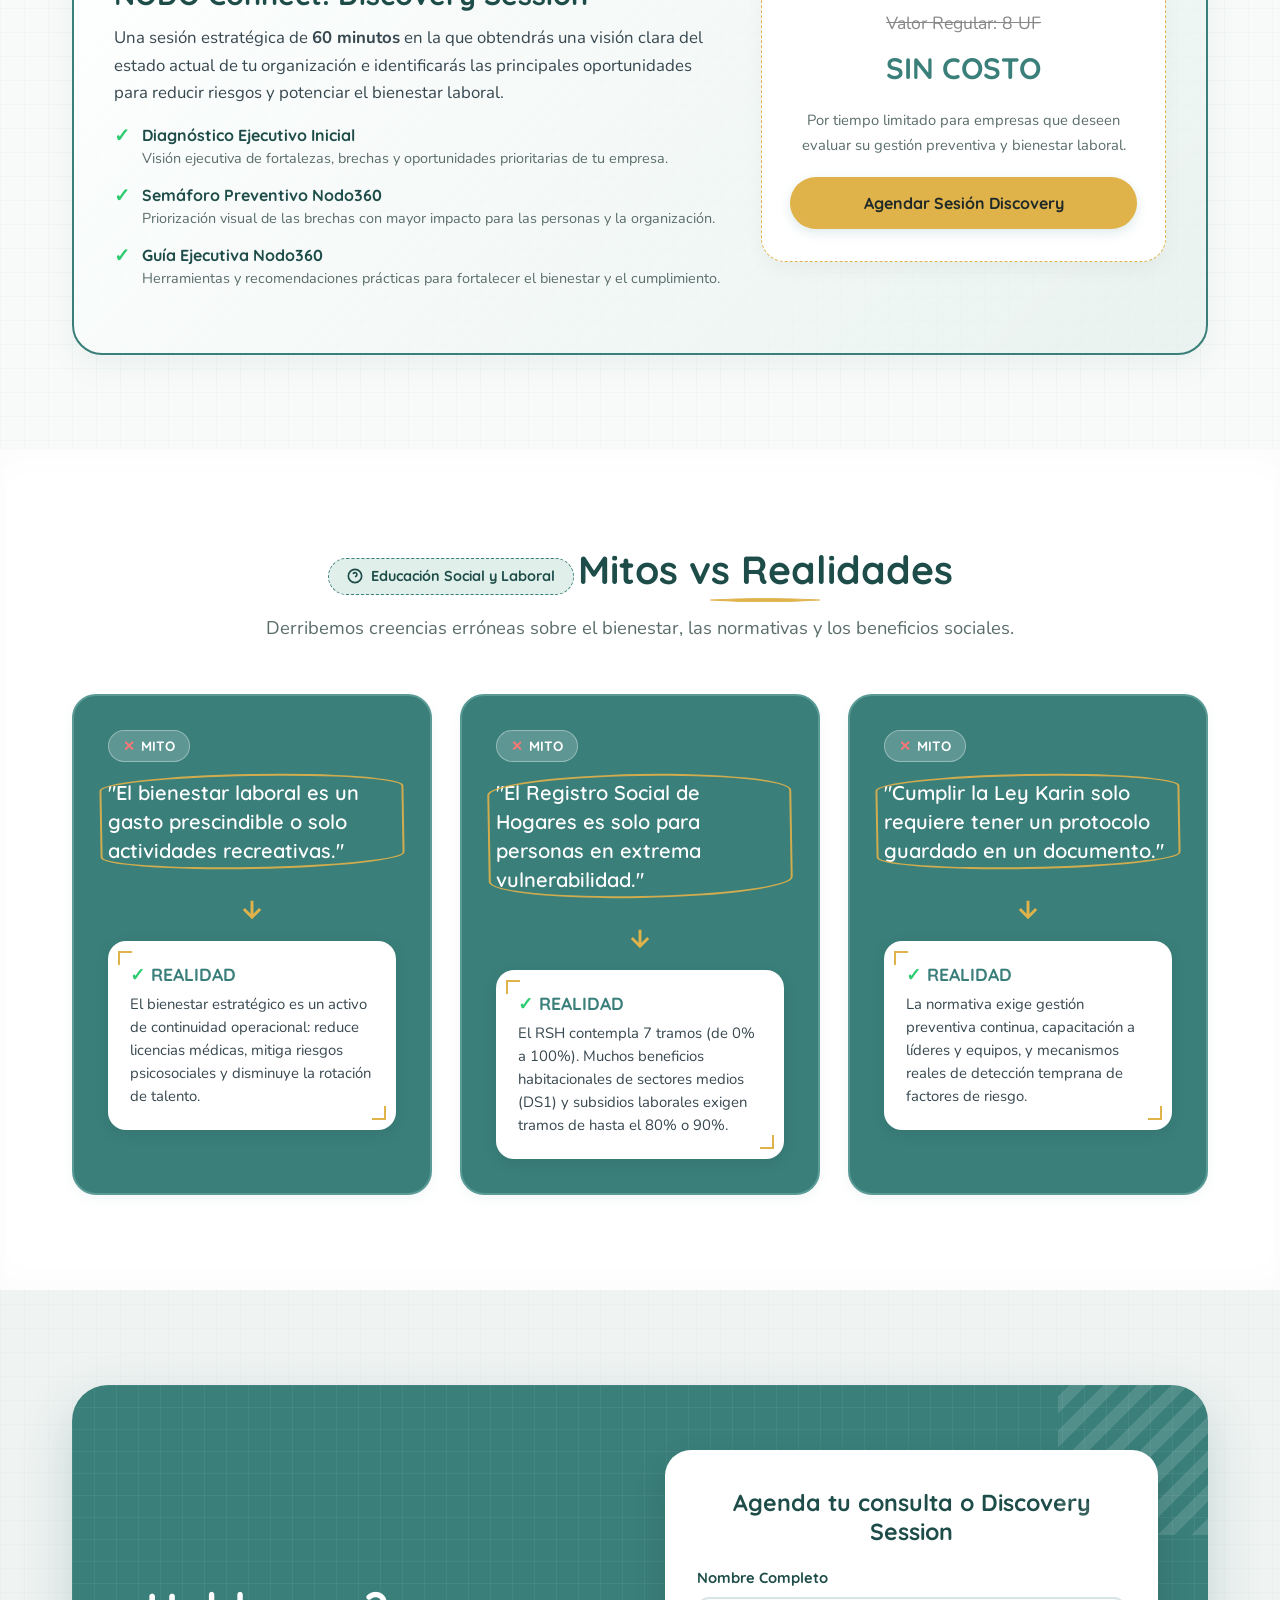
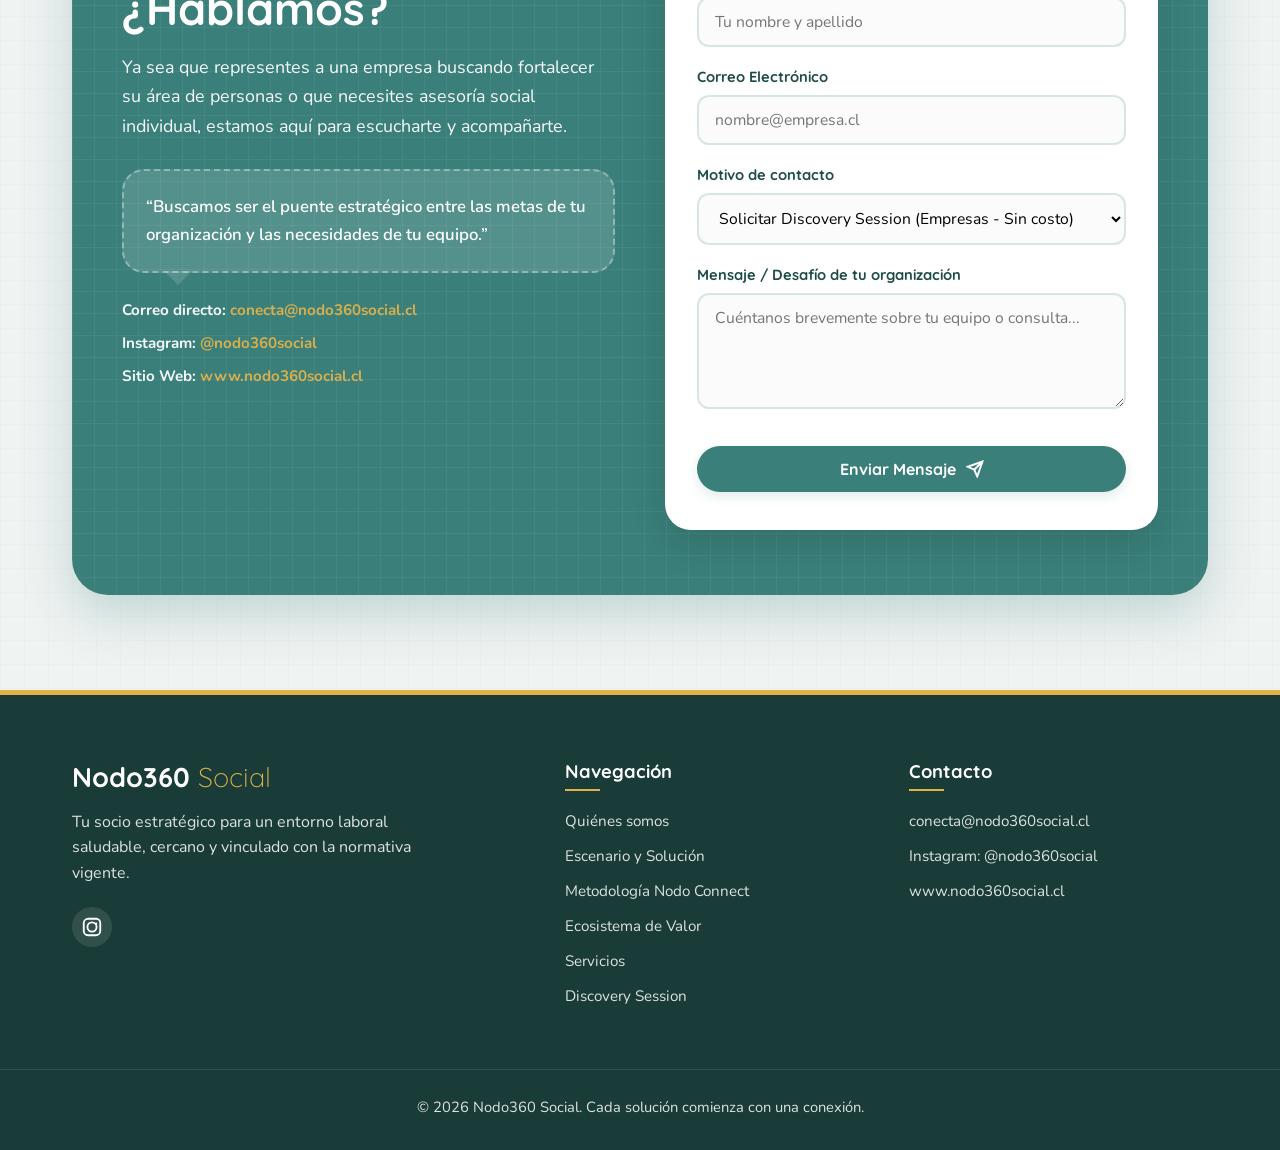
==== commit b28894cd: "feat: Teaser service cards with CTA links + color alignment for Ecosistema section" ====
--- a/index.html
+++ b/index.html
@@ -407,57 +407,63 @@
 
                 <div class="services-grid">
                     <!-- Org 1: Bienestar Externalizado -->
-                    <div class="service-card" data-service="organizaciones">
+                    <div class="service-card service-card--teaser" data-service="organizaciones">
                         <div class="icon-wrap" aria-hidden="true">
                             <svg class="ui-icon" width="28" height="28" viewBox="0 0 24 24" fill="none" stroke="currentColor" stroke-width="2"><path d="M3 9l9-7 9 7v11a2 2 0 0 1-2 2H5a2 2 0 0 1-2-2z"></path><polyline points="9 22 9 12 15 12 15 22"></polyline></svg>
                         </div>
-                        <h3>Bienestar Social Externalizado</h3>
-                        <p>Servicio continuo de Trabajadora Social externa para organizaciones que no cuentan con esta área interna. Apoyo integral y estratégico para la gestión de personas.</p>
+                        <h3>Bienestar Social Estratégico</h3>
+                        <p>Tu organización merece un soporte humano permanente que hoy quizás no tienes. Conversemos sobre cómo podemos integrarnos a tu equipo.</p>
+                        <a href="#contacto" class="service-cta-link">Quiero saber más →</a>
                     </div>
 
                     <!-- Org 2: Gestión Preventiva y Normativa -->
-                    <div class="service-card" data-service="organizaciones">
+                    <div class="service-card service-card--teaser" data-service="organizaciones">
                         <div class="icon-wrap" aria-hidden="true">
                             <svg class="ui-icon" width="28" height="28" viewBox="0 0 24 24" fill="none" stroke="currentColor" stroke-width="2"><path d="M16 4h2a2 2 0 0 1 2 2v14a2 2 0 0 1-2 2H6a2 2 0 0 1-2-2V6a2 2 0 0 1 2-2h2"></path><rect x="8" y="2" width="8" height="4" rx="1" ry="1"></rect></svg>
                         </div>
-                        <h3>Cumplimiento y Gestión Preventiva</h3>
-                        <p>Alineación práctica frente a Ley Karin, Ley de Inclusión Laboral (21.015), Conciliación de Cuidados (21.645) y factores psicosociales (ISO 45003).</p>
+                        <h3>Cumplimiento Normativo</h3>
+                        <p>¿Sabes si tu empresa está realmente cubierta ante los marcos legales vigentes? Hay más detalles que vale la pena revisar juntos.</p>
+                        <a href="#discovery" class="service-cta-link">Agenda una sesión →</a>
                     </div>
 
                     <!-- Org 3: Charlas y Talleres -->
-                    <div class="service-card" data-service="organizaciones">
+                    <div class="service-card service-card--teaser" data-service="organizaciones">
                         <div class="icon-wrap" aria-hidden="true">
                             <svg class="ui-icon" width="28" height="28" viewBox="0 0 24 24" fill="none" stroke="currentColor" stroke-width="2"><line x1="9" y1="18" x2="15" y2="18"></line><line x1="10" y1="22" x2="14" y2="22"></line><path d="M15.09 14c.18-.98.65-1.74 1.41-2.5A4.65 4.65 0 0 0 18 8 6 6 0 0 0 6 8c0 1 .23 2.23 1.5 3.5A4.61 4.61 0 0 1 8.91 14"></path></svg>
                         </div>
-                        <h3>Charlas, Talleres y Capacitación</h3>
-                        <p>Espacios educativos prácticos para equipos y líderes orientados al aprovechamiento de redes de apoyo social y desarrollo de ambientes laborales saludables.</p>
-                    </div>
-
-                    <!-- Persona 1: Diagnóstico y RSH -->
-                    <div class="service-card" data-service="personas">
+                        <h3>Formación y Cultura de Equipo</h3>
+                        <p>Espacios que transforman la forma en que las personas se relacionan con el trabajo. El impacto real lo descubres en una conversación.</p>
+                        <a href="#contacto" class="service-cta-link">Conversemos →</a>
+                    </div>
+
+                    <!-- Persona 1: Orientación Individual -->
+                    <div class="service-card service-card--teaser" data-service="personas">
                         <div class="icon-wrap" aria-hidden="true">
                             <svg class="ui-icon" width="28" height="28" viewBox="0 0 24 24" fill="none" stroke="currentColor" stroke-width="2"><path d="M17 21v-2a4 4 0 0 0-4-4H5a4 4 0 0 0-4 4v2"></path><circle cx="9" cy="7" r="4"></circle></svg>
                         </div>
-                        <h3>Orientación Social Individual</h3>
-                        <p>Atención personalizada y confidencial para resolver dudas sobre el Registro Social de Hogares (RSH), salud, pensiones, educación y redes comunitarias.</p>
+                        <h3>Acompañamiento Personal</h3>
+                        <p>A veces no sabes por dónde empezar. Te ayudamos a encontrar el camino, de forma confidencial y sin complicaciones. El primer paso es escribirnos.</p>
+                        <a href="#contacto" class="service-cta-link">Contáctanos →</a>
                     </div>
                     
-                    <!-- Persona 2: Postulación a Subsidios -->
-                    <div class="service-card" data-service="personas">
-                        <div class="icon-wrap" aria-hidden="true">
-                            <svg class="ui-icon" width="28" height="28" viewBox="0 0 24 24" fill="none" stroke="currentColor" stroke-width="2"><path d="M3 9l9-7 9 7v11a2 2 0 0 1-2 2H5a2 2 0 0 1-2-2z"></path></svg>
-                        </div>
-                        <h3>Asesoría en Subsidios Habitacionales y Empleo</h3>
-                        <p>Acompañamiento paso a paso en postulaciones de vivienda (DS49, DS1, arriendo) y subsidios laborales (Subsidio al Empleo Joven) sin enredos técnicos.</p>
-                    </div>
-
-                    <!-- Org/Persona: Derivación a Redes -->
-                    <div class="service-card" data-service="organizaciones">
+                    <!-- Persona 2: Apoyos y Beneficios -->
+                    <div class="service-card service-card--teaser" data-service="personas">
+                        <div class="icon-wrap" aria-hidden="true">
+                            <svg class="ui-icon" width="28" height="28" viewBox="0 0 24 24" fill="none" stroke="currentColor" stroke-width="2"><path d="M12 22s8-4 8-10V5l-8-3-8 3v7c0 6 8 10 8 10z"></path></svg>
+                        </div>
+                        <h3>Acceso a Apoyos y Beneficios</h3>
+                        <p>Existen más recursos disponibles de los que imaginas. Te orientamos para que no quedes fuera de lo que te corresponde.</p>
+                        <a href="#contacto" class="service-cta-link">Quiero orientación →</a>
+                    </div>
+
+                    <!-- Org/Persona: Redes de Apoyo -->
+                    <div class="service-card service-card--teaser" data-service="organizaciones">
                         <div class="icon-wrap" aria-hidden="true">
                             <svg class="ui-icon" width="28" height="28" viewBox="0 0 24 24" fill="none" stroke="currentColor" stroke-width="2"><polyline points="23 4 23 10 17 10"></polyline><polyline points="1 20 1 14 7 14"></polyline><path d="M3.51 9a9 9 0 0 1 14.85-3.36L23 10M1 14l4.64 4.36A9 9 0 0 0 20.49 15"></path></svg>
                         </div>
-                        <h3>Derivación y Articulación de Redes</h3>
-                        <p>Vinculación efectiva de casos específicos con instituciones públicas y privadas, programas estatales y redes de protección correspondientes.</p>
+                        <h3>Conexión con Redes de Apoyo</h3>
+                        <p>Saber a quién recurrir marca la diferencia. Construimos los puentes correctos para cada situación, con criterio profesional y visión estratégica.</p>
+                        <a href="#discovery" class="service-cta-link">Hablemos →</a>
                     </div>
                 </div>
             </div>
--- a/style.css
+++ b/style.css
@@ -1105,6 +1105,32 @@
     font-size: 0.98rem;
     line-height: 1.6;
     color: var(--text-color);
+    flex-grow: 1;
+}
+
+/* Teaser cards — subtle CTA at bottom */
+.service-card--teaser {
+    display: flex;
+    flex-direction: column;
+}
+
+.service-cta-link {
+    display: inline-block;
+    margin-top: 18px;
+    font-size: 0.93rem;
+    font-weight: 700;
+    color: var(--primary);
+    text-decoration: none;
+    border-bottom: 1.5px solid transparent;
+    transition: var(--transition);
+    letter-spacing: 0.2px;
+    align-self: flex-start;
+}
+
+.service-cta-link:hover {
+    color: var(--primary-dark);
+    border-bottom-color: var(--accent);
+    padding-left: 4px;
 }
 
 /* Mitos y Realidades */
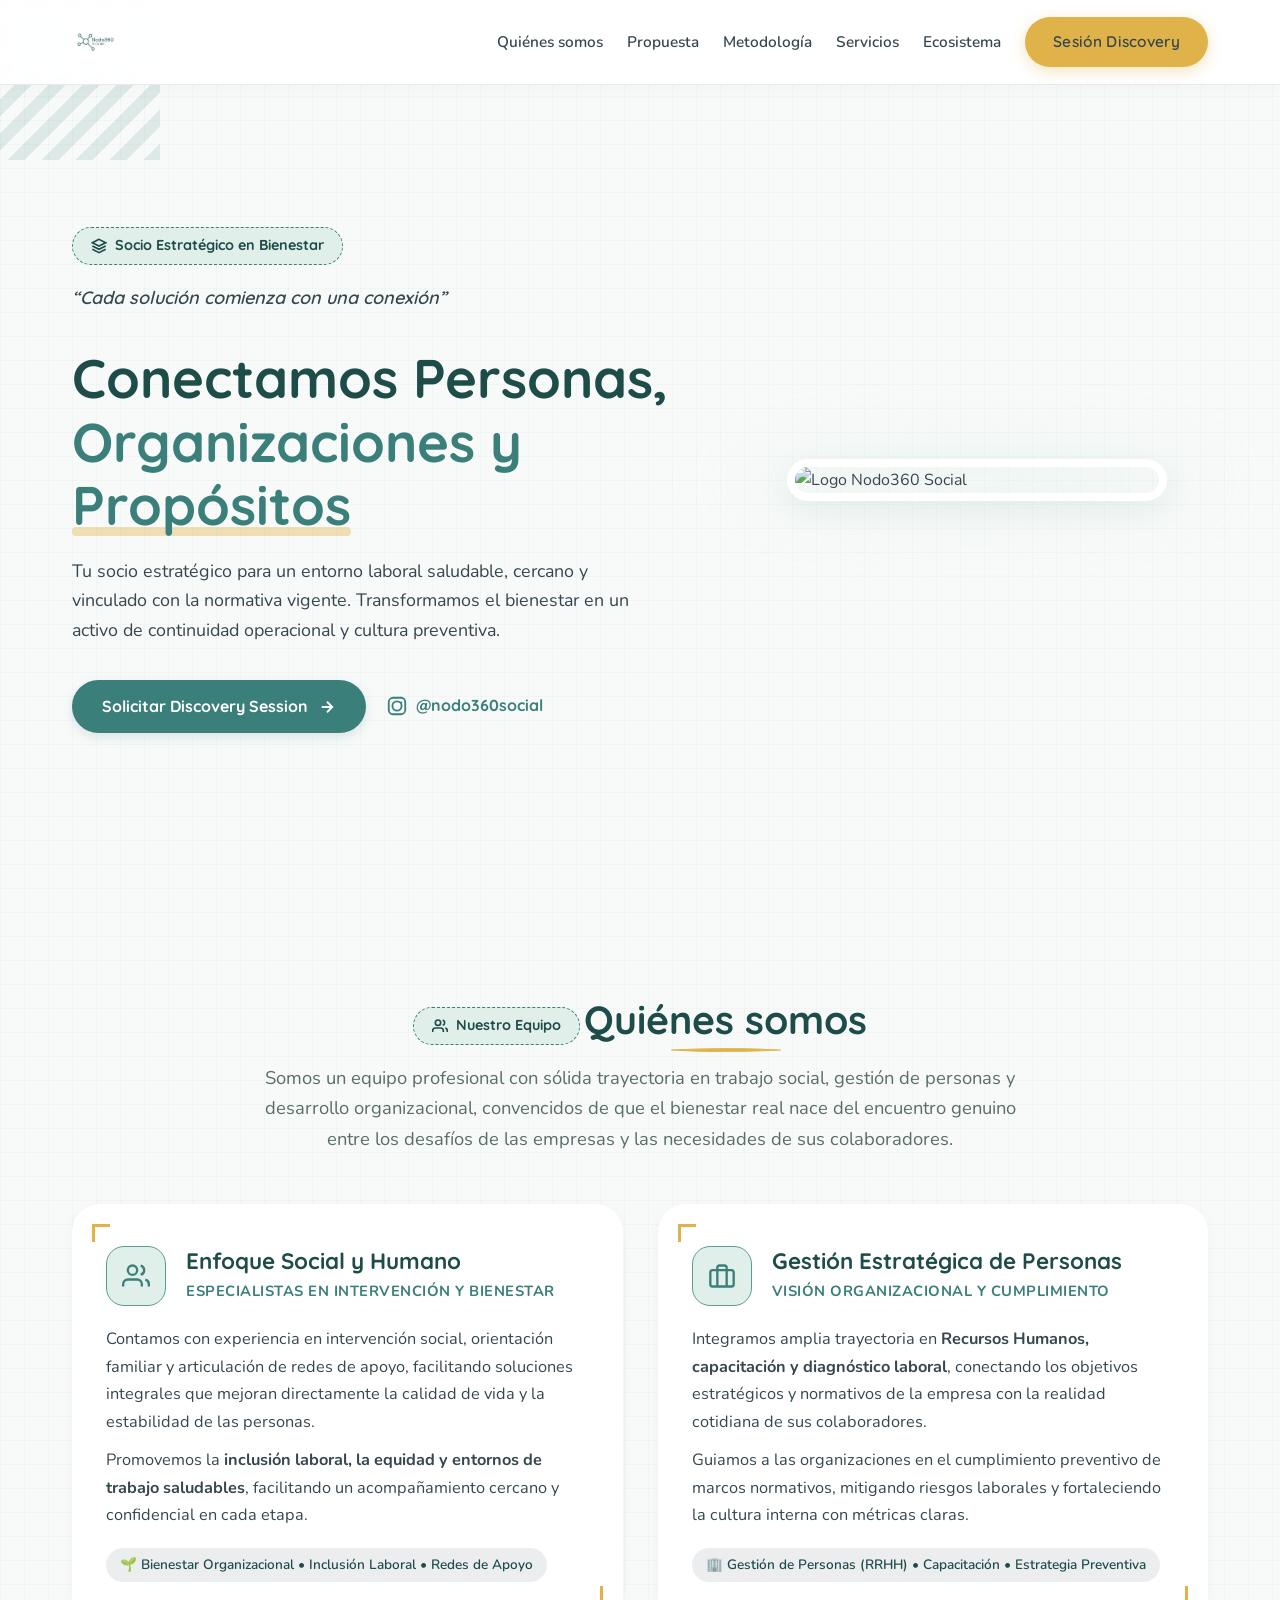
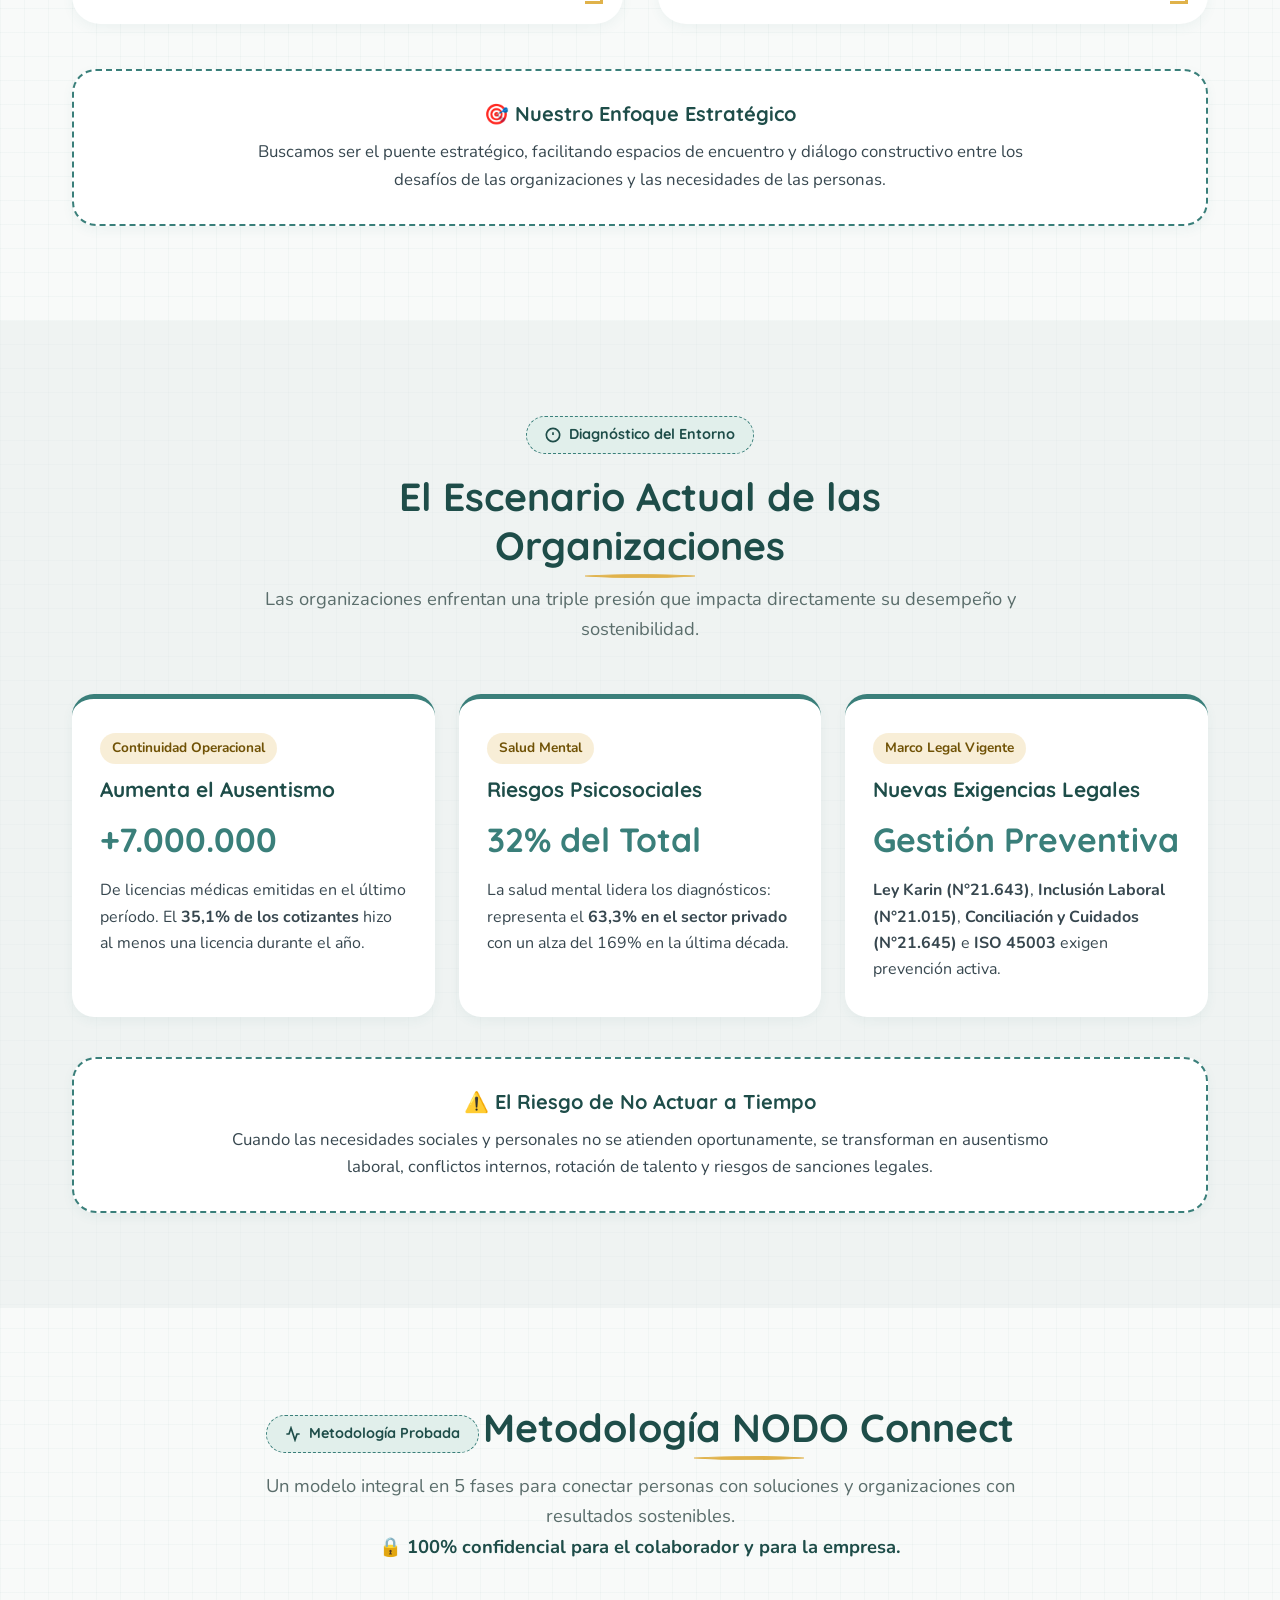
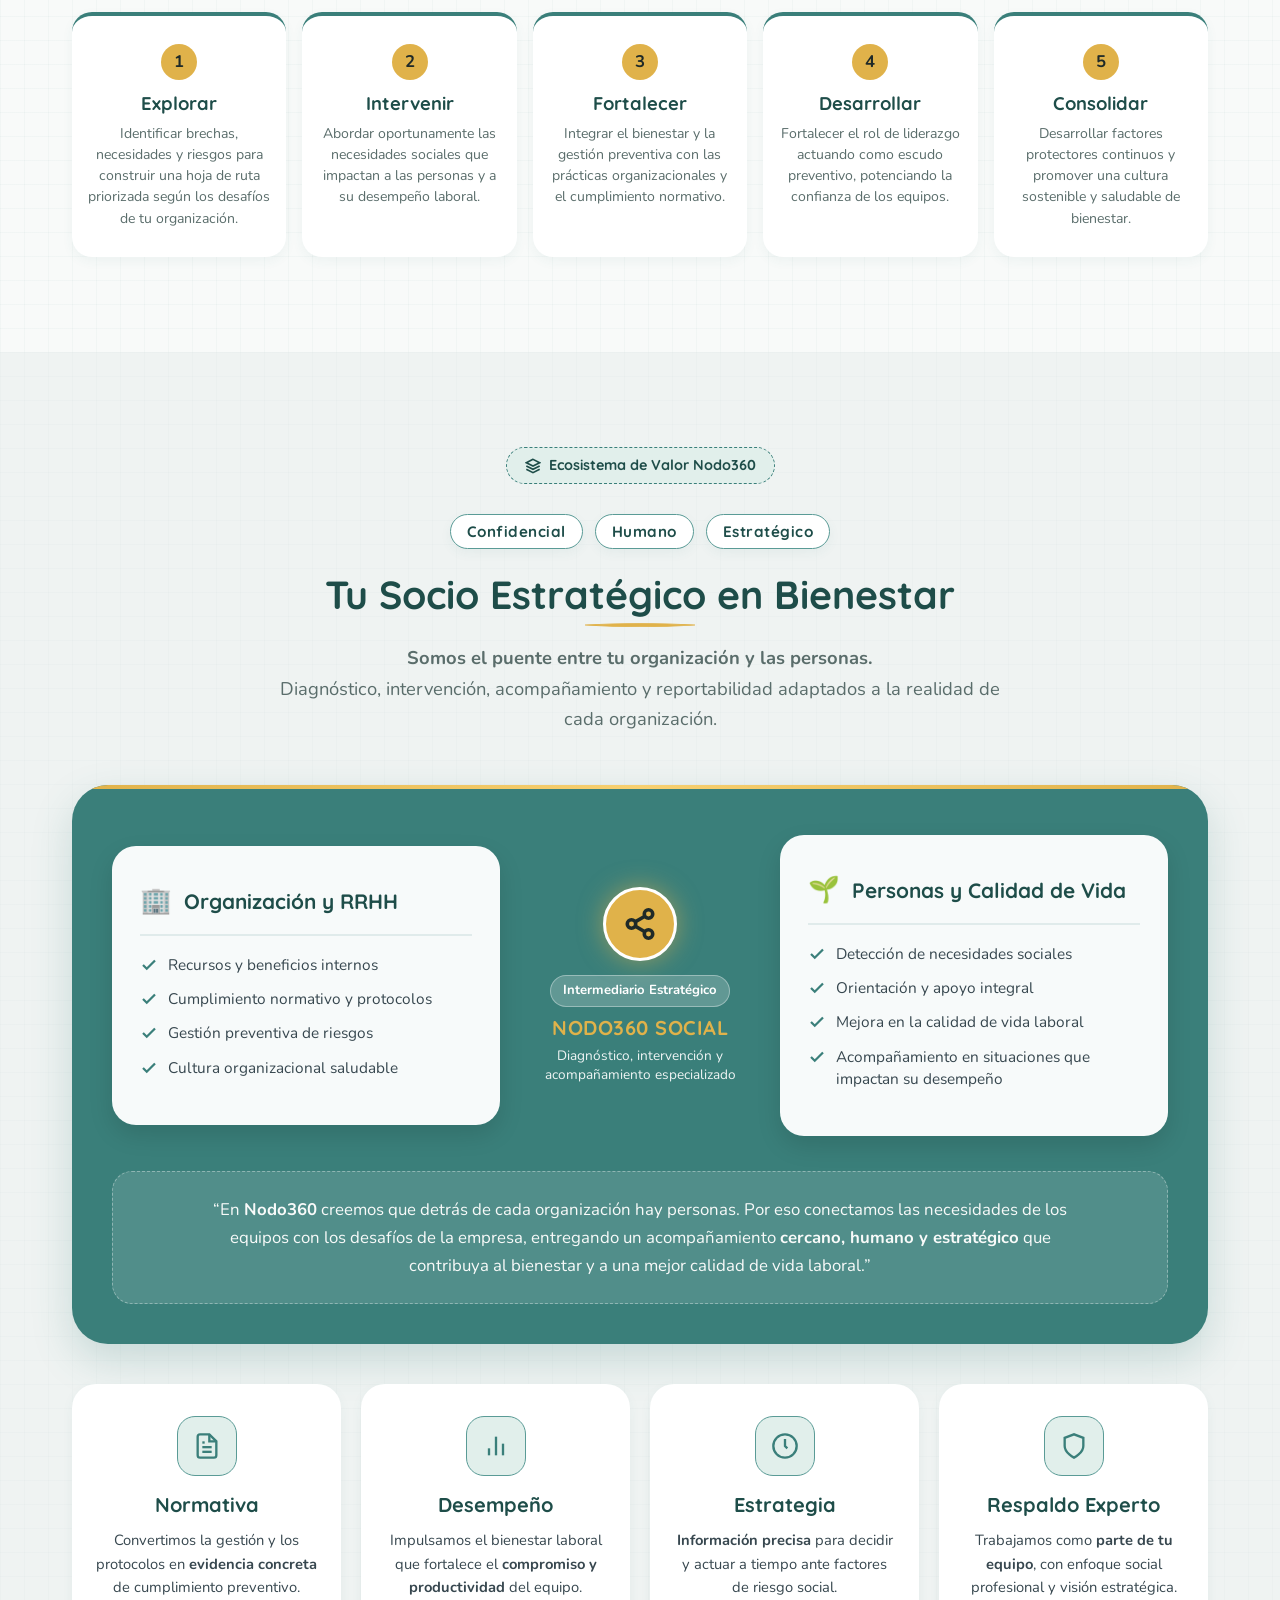
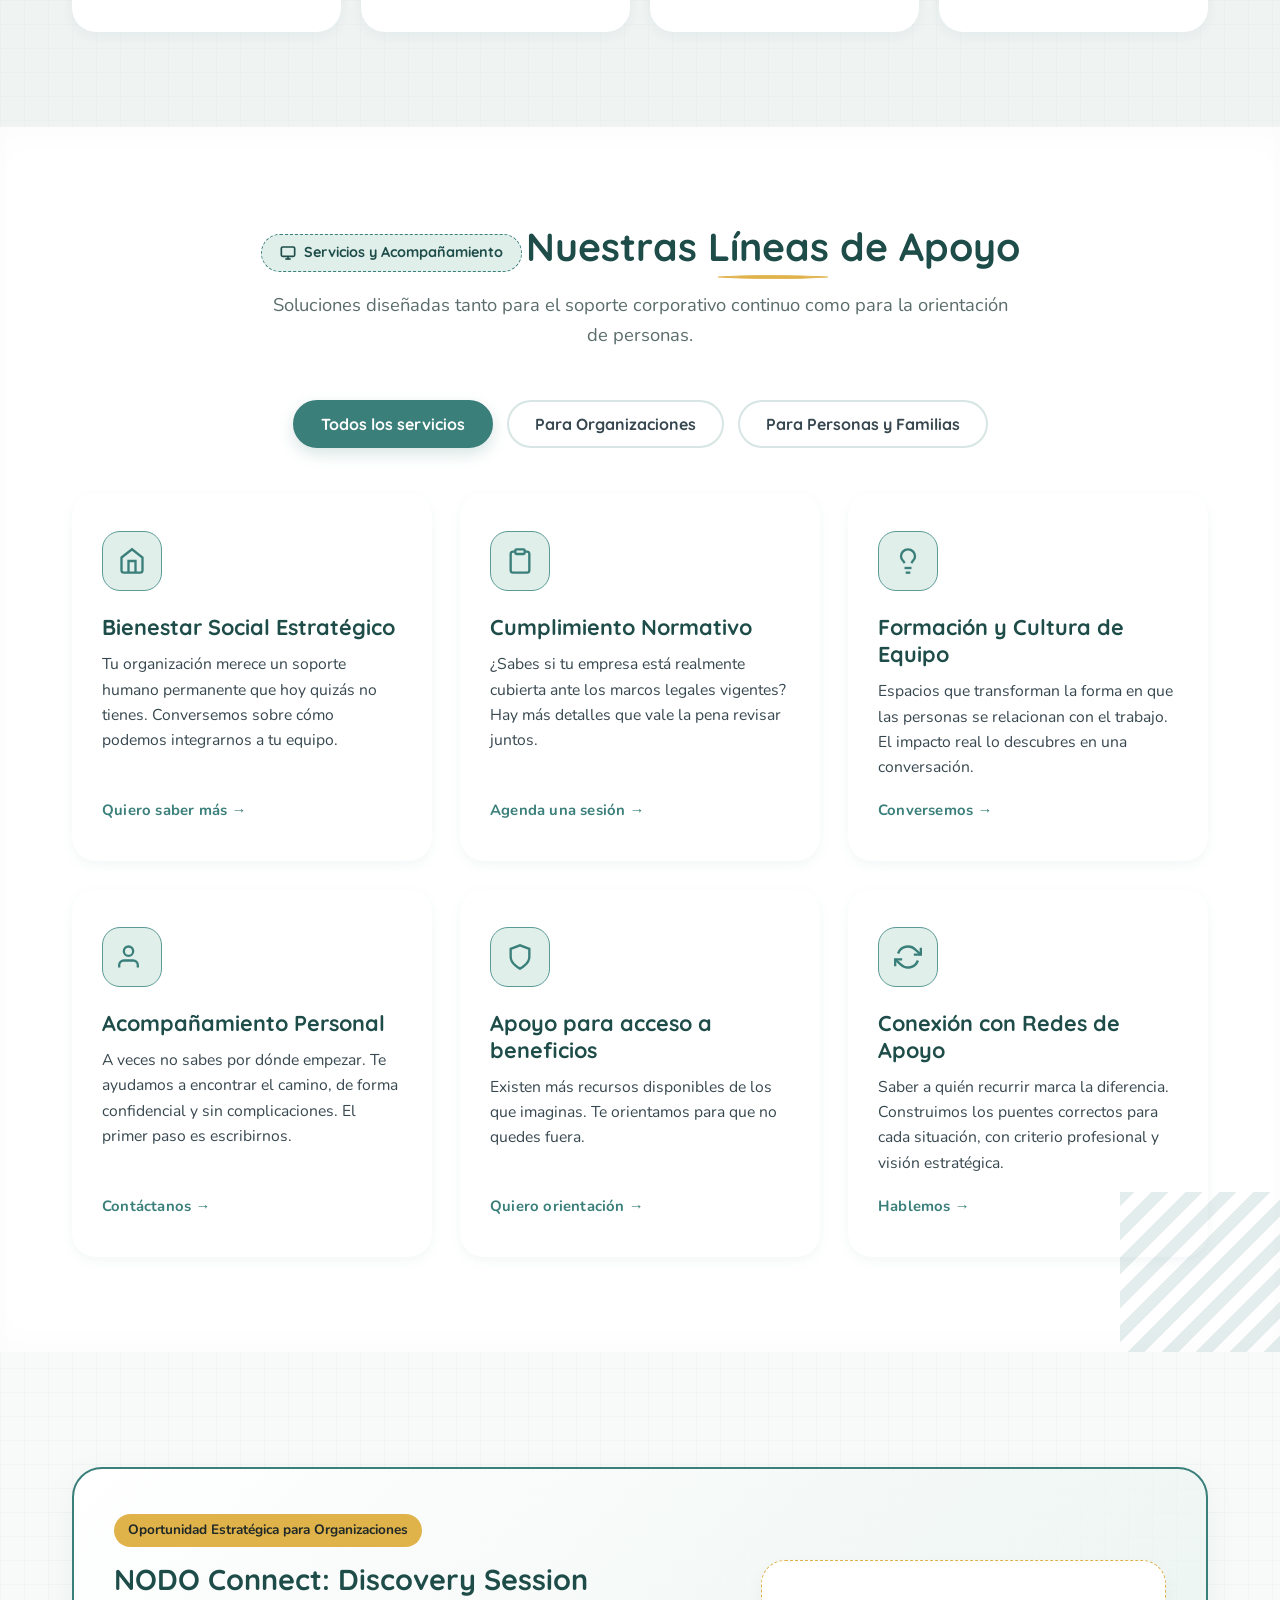
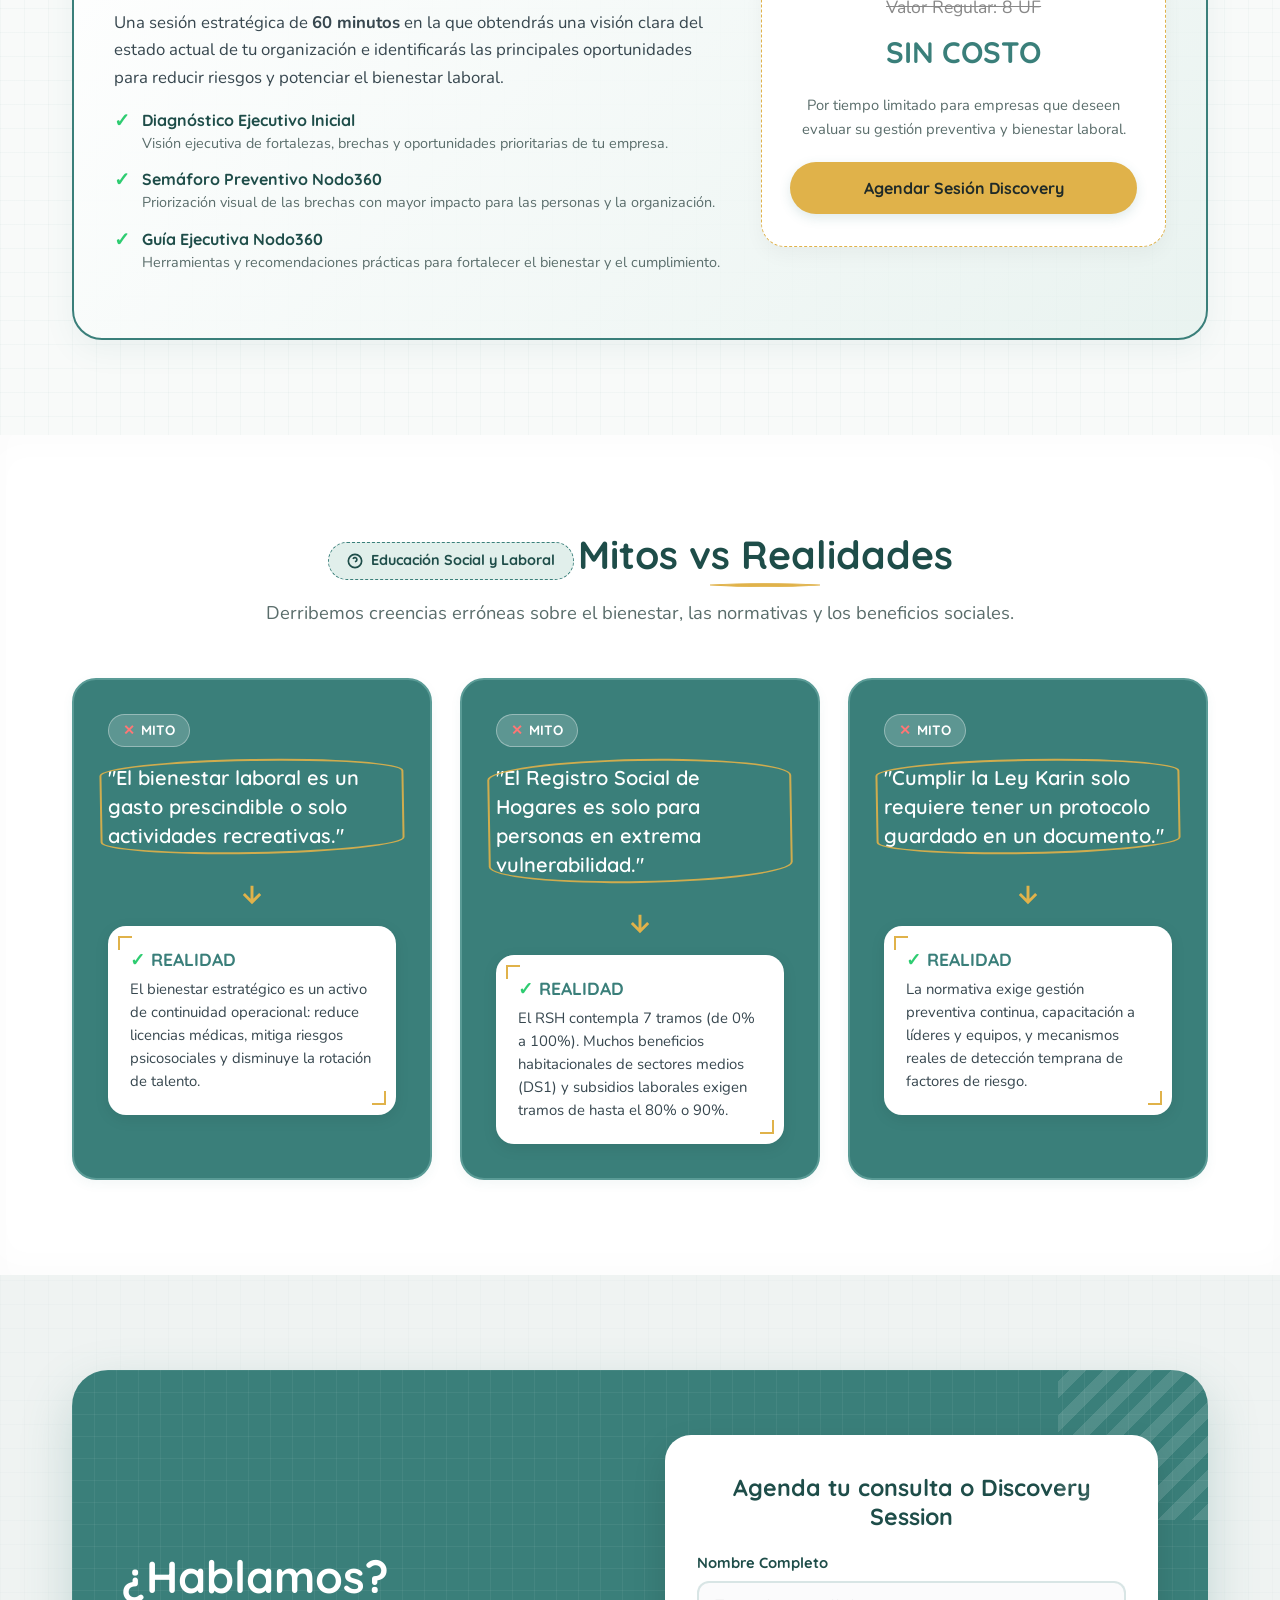
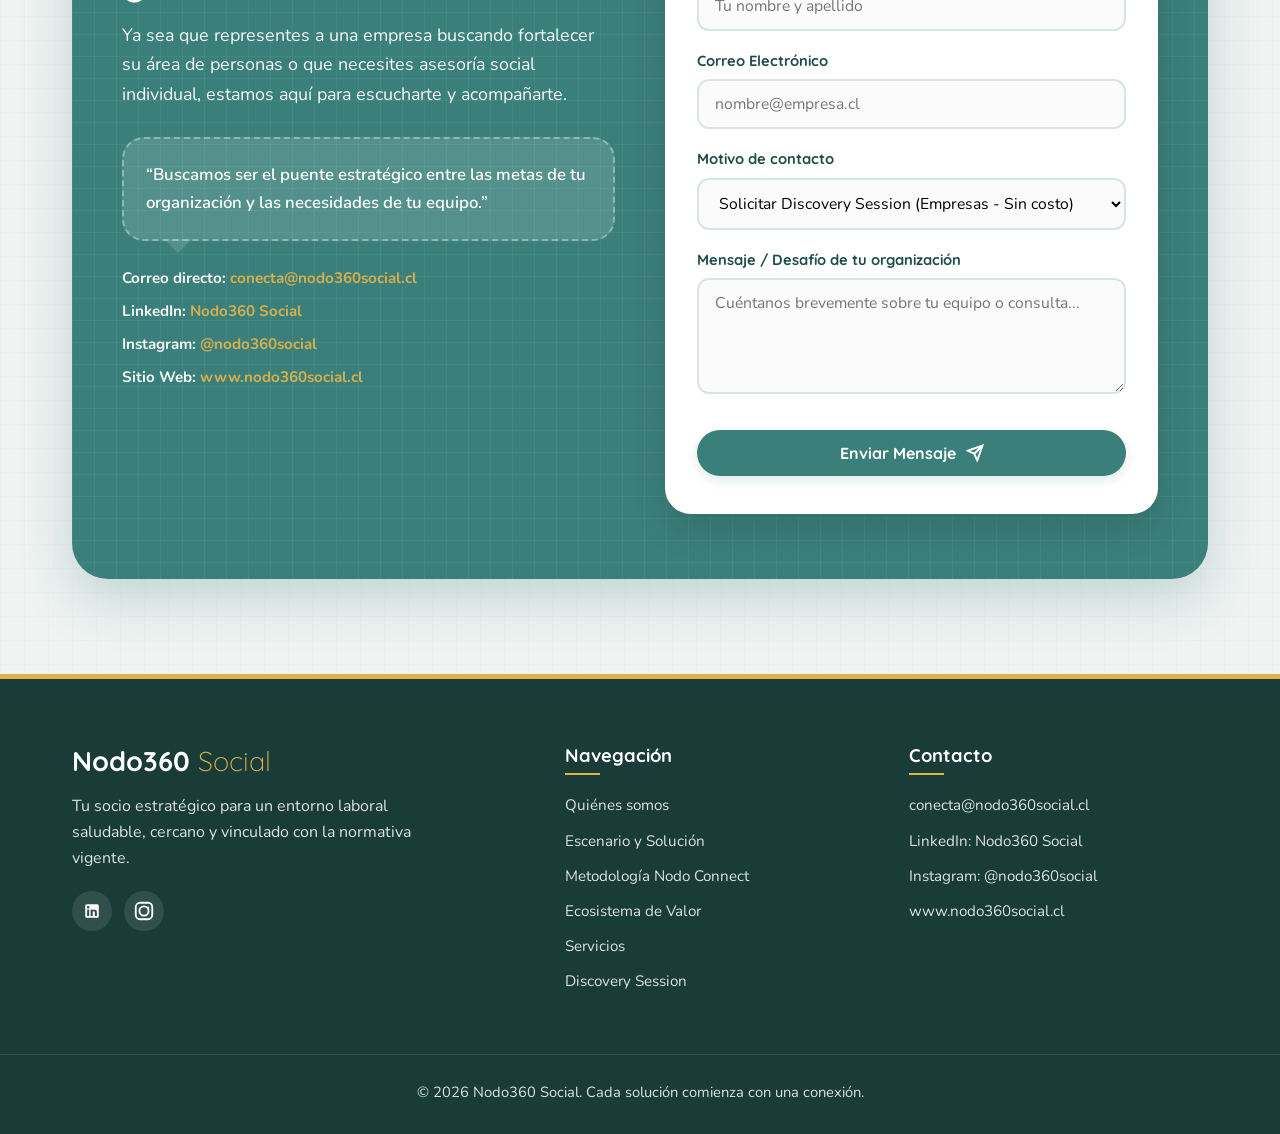
==== commit caaaf30c: "feat: Add LinkedIn channel links and update Quienes somos to collective multidisciplinary team prese" ====
--- a/index.html
+++ b/index.html
@@ -78,58 +78,62 @@
             </div>
         </section>
 
-        <!-- Quienes Somos: Nataly & Margarita -->
+        <!-- Quienes Somos -->
         <section id="about" class="section">
             <div class="container">
                 <div class="section-header">
                     <div class="accent-badge">
                         <svg class="ui-icon" width="16" height="16" viewBox="0 0 24 24" fill="none" stroke="currentColor" stroke-width="2.5" aria-hidden="true"><path d="M17 21v-2a4 4 0 0 0-4-4H5a4 4 0 0 0-4 4v2"></path><circle cx="9" cy="7" r="4"></circle><path d="M23 21v-2a4 4 0 0 0-3-3.87"></path><path d="M16 3.13a4 4 0 0 1 0 7.75"></path></svg>
-                        <span>Equipo Fundador</span>
+                        <span>Nuestro Equipo</span>
                     </div>
                     <h2 class="title-with-line">Quiénes somos</h2>
                     <p>
-                        Somos Trabajadoras Sociales convencidas de que el bienestar real nace del encuentro genuino entre los desafíos de las organizaciones y las necesidades de las personas.
+                        Somos un equipo profesional con sólida trayectoria en trabajo social, gestión de personas y desarrollo organizacional, convencidos de que el bienestar real nace del encuentro genuino entre los desafíos de las empresas y las necesidades de sus colaboradores.
                     </p>
                 </div>
 
                 <div class="team-grid">
-                    <!-- Perfil 1: Nataly Briceño Miranda -->
+                    <!-- Pilar 1 del Equipo: Trabajo Social y Enfoque Humano -->
                     <article class="team-card">
                         <div class="team-header">
-                            <img src="./assets/Nataly.jpeg" alt="Nataly Briceño Miranda - Trabajadora Social" class="team-avatar-img">
+                            <div class="icon-wrap" style="margin-bottom: 0;" aria-hidden="true">
+                                <svg class="ui-icon" width="28" height="28" viewBox="0 0 24 24" fill="none" stroke="currentColor" stroke-width="2"><path d="M17 21v-2a4 4 0 0 0-4-4H5a4 4 0 0 0-4 4v2"></path><circle cx="9" cy="7" r="4"></circle><path d="M23 21v-2a4 4 0 0 0-3-3.87"></path><path d="M16 3.13a4 4 0 0 1 0 7.75"></path></svg>
+                            </div>
                             <div>
-                                <h3>Nataly Briceño Miranda</h3>
-                                <span class="team-role">Trabajadora Social</span>
+                                <h3>Enfoque Social y Humano</h3>
+                                <span class="team-role">Especialistas en Intervención y Bienestar</span>
                             </div>
                         </div>
                         <p class="team-bio">
-                            Trabajadora Social con experiencia en intervención con infancia, adolescentes y familias, brindando orientación, acompañamiento y articulando redes de apoyo para mejorar su bienestar.
+                            Contamos con experiencia en intervención social, orientación familiar y articulación de redes de apoyo, facilitando soluciones integrales que mejoran directamente la calidad de vida y la estabilidad de las personas.
                         </p>
                         <p class="team-bio" style="margin-top: 10px;">
-                            Hoy enfoca su trabajo en el <strong>bienestar organizacional e inclusión laboral</strong>, promoviendo entornos saludables, equitativos y centrados en las personas.
+                            Promovemos la <strong>inclusión laboral, la equidad y entornos de trabajo saludables</strong>, facilitando un acompañamiento cercano y confidencial en cada etapa.
                         </p>
                         <div class="team-pill">
                             <span>🌱 Bienestar Organizacional • Inclusión Laboral • Redes de Apoyo</span>
                         </div>
                     </article>
 
-                    <!-- Perfil 2: Margarita González Llanos -->
+                    <!-- Pilar 2 del Equipo: Gestión de Personas y Estrategia -->
                     <article class="team-card">
                         <div class="team-header">
-                            <img src="./assets/Margarita.jpeg" alt="Margarita González Llanos - Trabajadora Social" class="team-avatar-img">
+                            <div class="icon-wrap" style="margin-bottom: 0;" aria-hidden="true">
+                                <svg class="ui-icon" width="28" height="28" viewBox="0 0 24 24" fill="none" stroke="currentColor" stroke-width="2"><rect x="2" y="7" width="20" height="14" rx="2" ry="2"></rect><path d="M16 21V5a2 2 0 0 0-2-2h-4a2 2 0 0 0-2 2v16"></path></svg>
+                            </div>
                             <div>
-                                <h3>Margarita González Llanos</h3>
-                                <span class="team-role">Trabajadora Social</span>
+                                <h3>Gestión Estratégica de Personas</h3>
+                                <span class="team-role">Visión Organizacional y Cumplimiento</span>
                             </div>
                         </div>
                         <p class="team-bio">
-                            Trabajadora Social con experiencia orientando a personas acerca de acceso a apoyos sociales, acompañando a trabajadores, estudiantes y familias.
+                            Integramos amplia trayectoria en <strong>Recursos Humanos, capacitación y diagnóstico laboral</strong>, conectando los objetivos estratégicos y normativos de la empresa con la realidad cotidiana de sus colaboradores.
                         </p>
                         <p class="team-bio" style="margin-top: 10px;">
-                            Cuenta además con trayectoria en el área de <strong>Recursos Humanos</strong>, participando en procesos de reclutamiento, capacitación y acciones de bienestar laboral, integrando una mirada que conecta las necesidades de las personas con los espacios donde se desarrollan.
+                            Guiamos a las organizaciones en el cumplimiento preventivo de marcos normativos, mitigando riesgos laborales y fortaleciendo la cultura interna con métricas claras.
                         </p>
                         <div class="team-pill">
-                            <span>🏢 Gestión de Personas (RRHH) • Capacitación • Apoyos Sociales</span>
+                            <span>🏢 Gestión de Personas (RRHH) • Capacitación • Estrategia Preventiva</span>
                         </div>
                     </article>
                 </div>
@@ -138,7 +142,7 @@
                 <div class="impact-banner" style="margin-top: 45px;">
                     <h4>🎯 Nuestro Enfoque Estratégico</h4>
                     <p style="max-width: 820px; margin: 0 auto; color: var(--text-color); font-size: 1.05rem;">
-                        Buscamos ser un apoyo estratégico, facilitando espacios de encuentro y diálogo constructivo entre los desafíos de las organizaciones y las necesidades de las personas.
+                        Buscamos ser el puente estratégico, facilitando espacios de encuentro y diálogo constructivo entre los desafíos de las organizaciones y las necesidades de las personas.
                     </p>
                 </div>
             </div>
@@ -451,8 +455,8 @@
                         <div class="icon-wrap" aria-hidden="true">
                             <svg class="ui-icon" width="28" height="28" viewBox="0 0 24 24" fill="none" stroke="currentColor" stroke-width="2"><path d="M12 22s8-4 8-10V5l-8-3-8 3v7c0 6 8 10 8 10z"></path></svg>
                         </div>
-                        <h3>Acceso a Apoyos y Beneficios</h3>
-                        <p>Existen más recursos disponibles de los que imaginas. Te orientamos para que no quedes fuera de lo que te corresponde.</p>
+                        <h3>Apoyo para acceso a beneficios</h3>
+                        <p>Existen más recursos disponibles de los que imaginas. Te orientamos para que no quedes fuera.</p>
                         <a href="#contacto" class="service-cta-link">Quiero orientación →</a>
                     </div>
 
@@ -605,6 +609,7 @@
 
                             <div class="contact-direct-links">
                                 <p><strong>Correo directo:</strong> <a href="mailto:conecta@nodo360social.cl">conecta@nodo360social.cl</a></p>
+                                <p><strong>LinkedIn:</strong> <a href="https://www.linkedin.com/company/nodo360-social" target="_blank" rel="noopener noreferrer">Nodo360 Social</a></p>
                                 <p><strong>Instagram:</strong> <a href="https://www.instagram.com/nodo360social/" target="_blank" rel="noopener noreferrer">@nodo360social</a></p>
                                 <p><strong>Sitio Web:</strong> <a href="https://www.nodo360social.cl" target="_blank" rel="noopener noreferrer">www.nodo360social.cl</a></p>
                             </div>
@@ -656,6 +661,9 @@
                     Tu socio estratégico para un entorno laboral saludable, cercano y vinculado con la normativa vigente.
                 </p>
                 <div class="footer-social-links">
+                    <a href="https://www.linkedin.com/company/nodo360-social" target="_blank" rel="noopener noreferrer" class="social-icon-btn" aria-label="LinkedIn Nodo360 Social">
+                        <svg class="ui-icon" width="18" height="18" viewBox="0 0 24 24" fill="currentColor" aria-hidden="true"><path d="M19 3a2 2 0 0 1 2 2v14a2 2 0 0 1-2 2H5a2 2 0 0 1-2-2V5a2 2 0 0 1 2-2h14m-.5 15.5v-5.3a3.26 3.26 0 0 0-3.26-3.26c-.85 0-1.84.52-2.28 1.3v-1.11h-2.79v8.37h2.79v-4.93c0-.77.62-1.4 1.39-1.4a1.4 1.4 0 0 1 1.4 1.4v4.93h2.75M6.88 8.56a1.68 1.68 0 0 0 1.68-1.68c0-.93-.75-1.69-1.68-1.69a1.69 1.69 0 0 0-1.69 1.69c0 .93.76 1.68 1.69 1.68m1.39 9.94v-8.37H5.5v8.37h2.77z"/></svg>
+                    </a>
                     <a href="https://www.instagram.com/nodo360social/" target="_blank" rel="noopener noreferrer" class="social-icon-btn" aria-label="Instagram Nodo360 Social">
                         <svg class="instagram-icon" viewBox="0 0 24 24" fill="currentColor" aria-hidden="true"><path d="M7.8 2h8.4C19.4 2 22 4.6 22 7.8v8.4a5.8 5.8 0 0 1-5.8 5.8H7.8C4.6 22 2 19.4 2 16.2V7.8A5.8 5.8 0 0 1 7.8 2m-.2 2A3.6 3.6 0 0 0 4 7.6v8.8A3.6 3.6 0 0 0 7.6 20h8.8a3.6 3.6 0 0 0 3.6-3.6V7.6A3.6 3.6 0 0 0 16.4 4H7.6m4.4 2a6 6 0 0 1 6 6 6 6 0 0 1-6 6 6 6 0 0 1-6-6 6 6 0 0 1 6-6m0 2a4 4 0 0 0-4 4 4 4 0 0 0 4 4 4 4 0 0 0 4-4 4 4 0 0 0-4-4m4.5-1A1.25 1.25 0 1 1 15.25 8 1.25 1.25 0 0 1 16.5 7z"/></svg>
                     </a>
@@ -676,6 +684,7 @@
                 <h4>Contacto</h4>
                 <ul>
                     <li><a href="mailto:conecta@nodo360social.cl">conecta@nodo360social.cl</a></li>
+                    <li><a href="https://www.linkedin.com/company/nodo360-social" target="_blank" rel="noopener noreferrer">LinkedIn: Nodo360 Social</a></li>
                     <li><a href="https://www.instagram.com/nodo360social/" target="_blank" rel="noopener noreferrer">Instagram: @nodo360social</a></li>
                     <li><a href="https://www.nodo360social.cl" target="_blank" rel="noopener noreferrer">www.nodo360social.cl</a></li>
                 </ul>
--- a/style.css
+++ b/style.css
@@ -597,10 +597,10 @@
 }
 
 .dossier-bridge-wrapper {
-    background: linear-gradient(135deg, var(--primary) 0%, var(--primary-dark) 100%);
+    background: var(--primary);
     border-radius: 36px;
     padding: 50px 40px 40px;
-    box-shadow: 0 20px 45px rgba(30, 77, 73, 0.22);
+    box-shadow: 0 16px 40px rgba(58, 127, 122, 0.22);
     color: var(--white);
     margin-top: 30px;
     position: relative;
